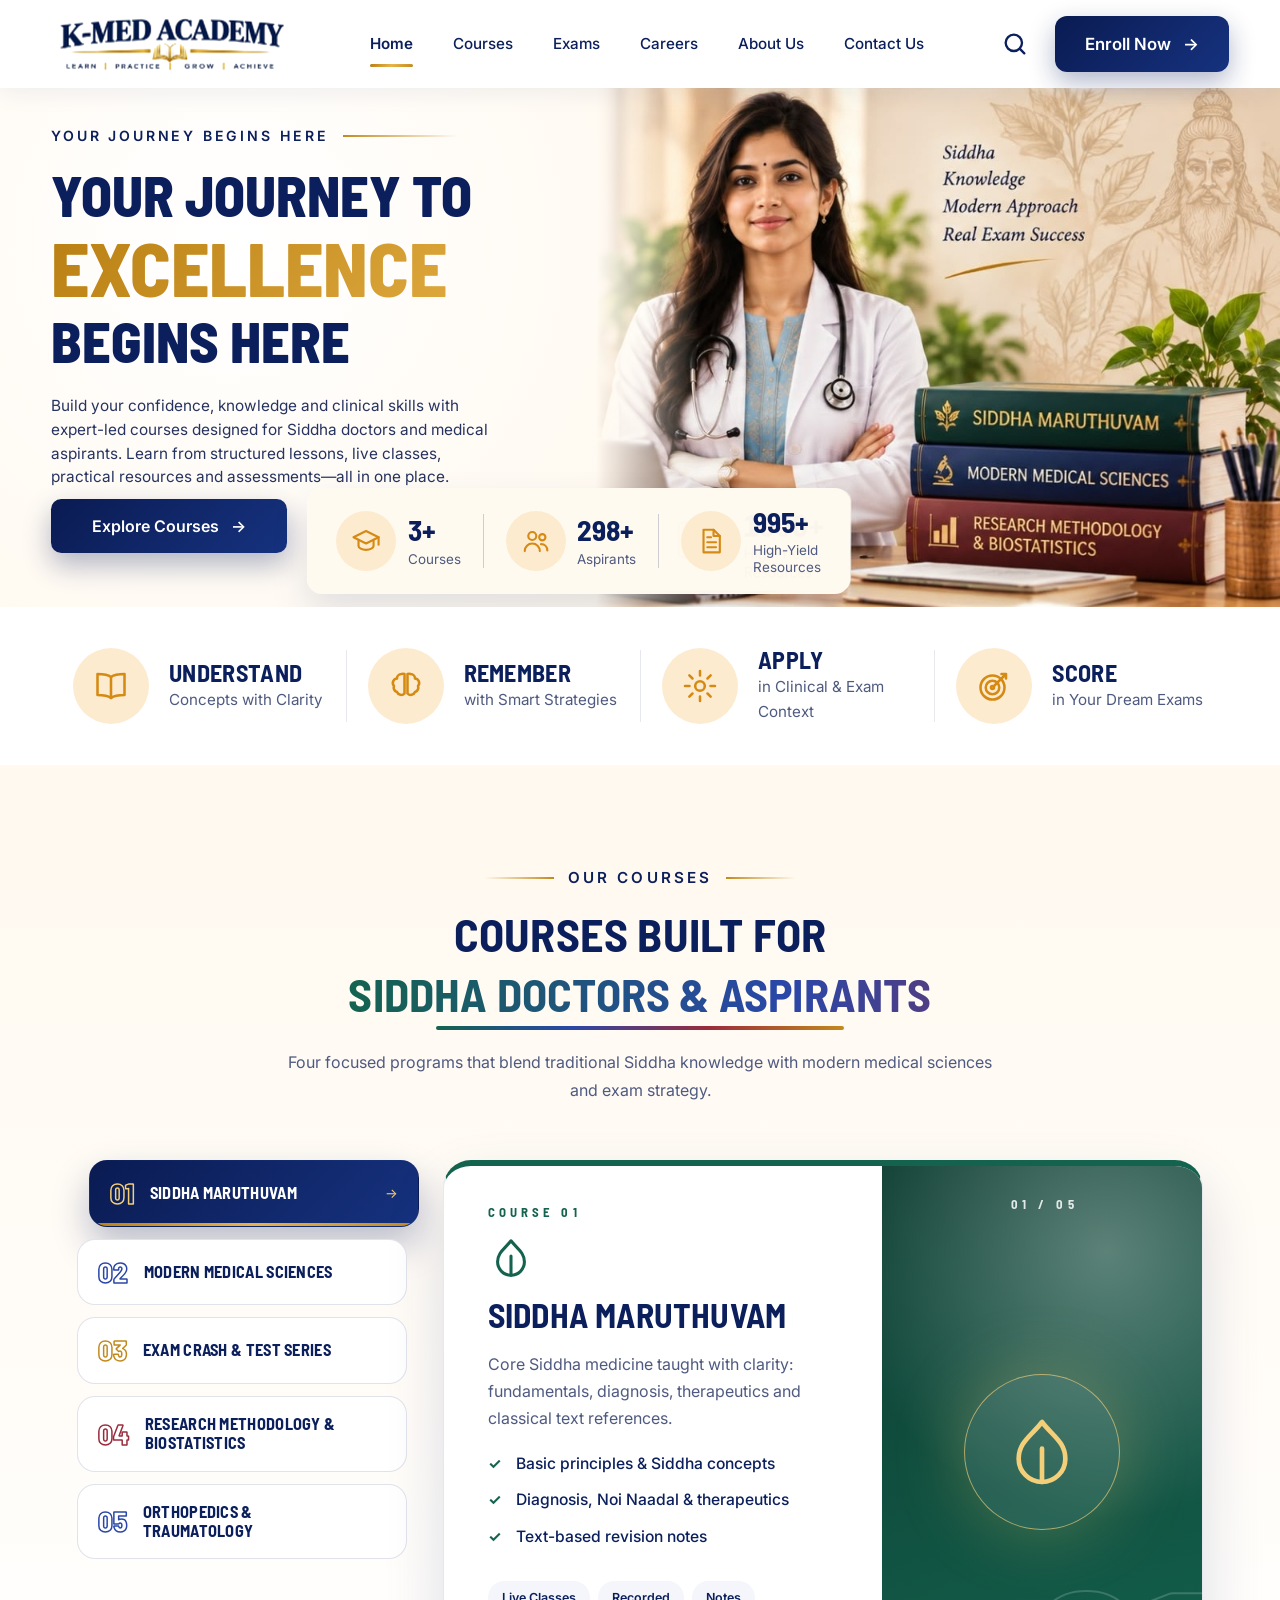
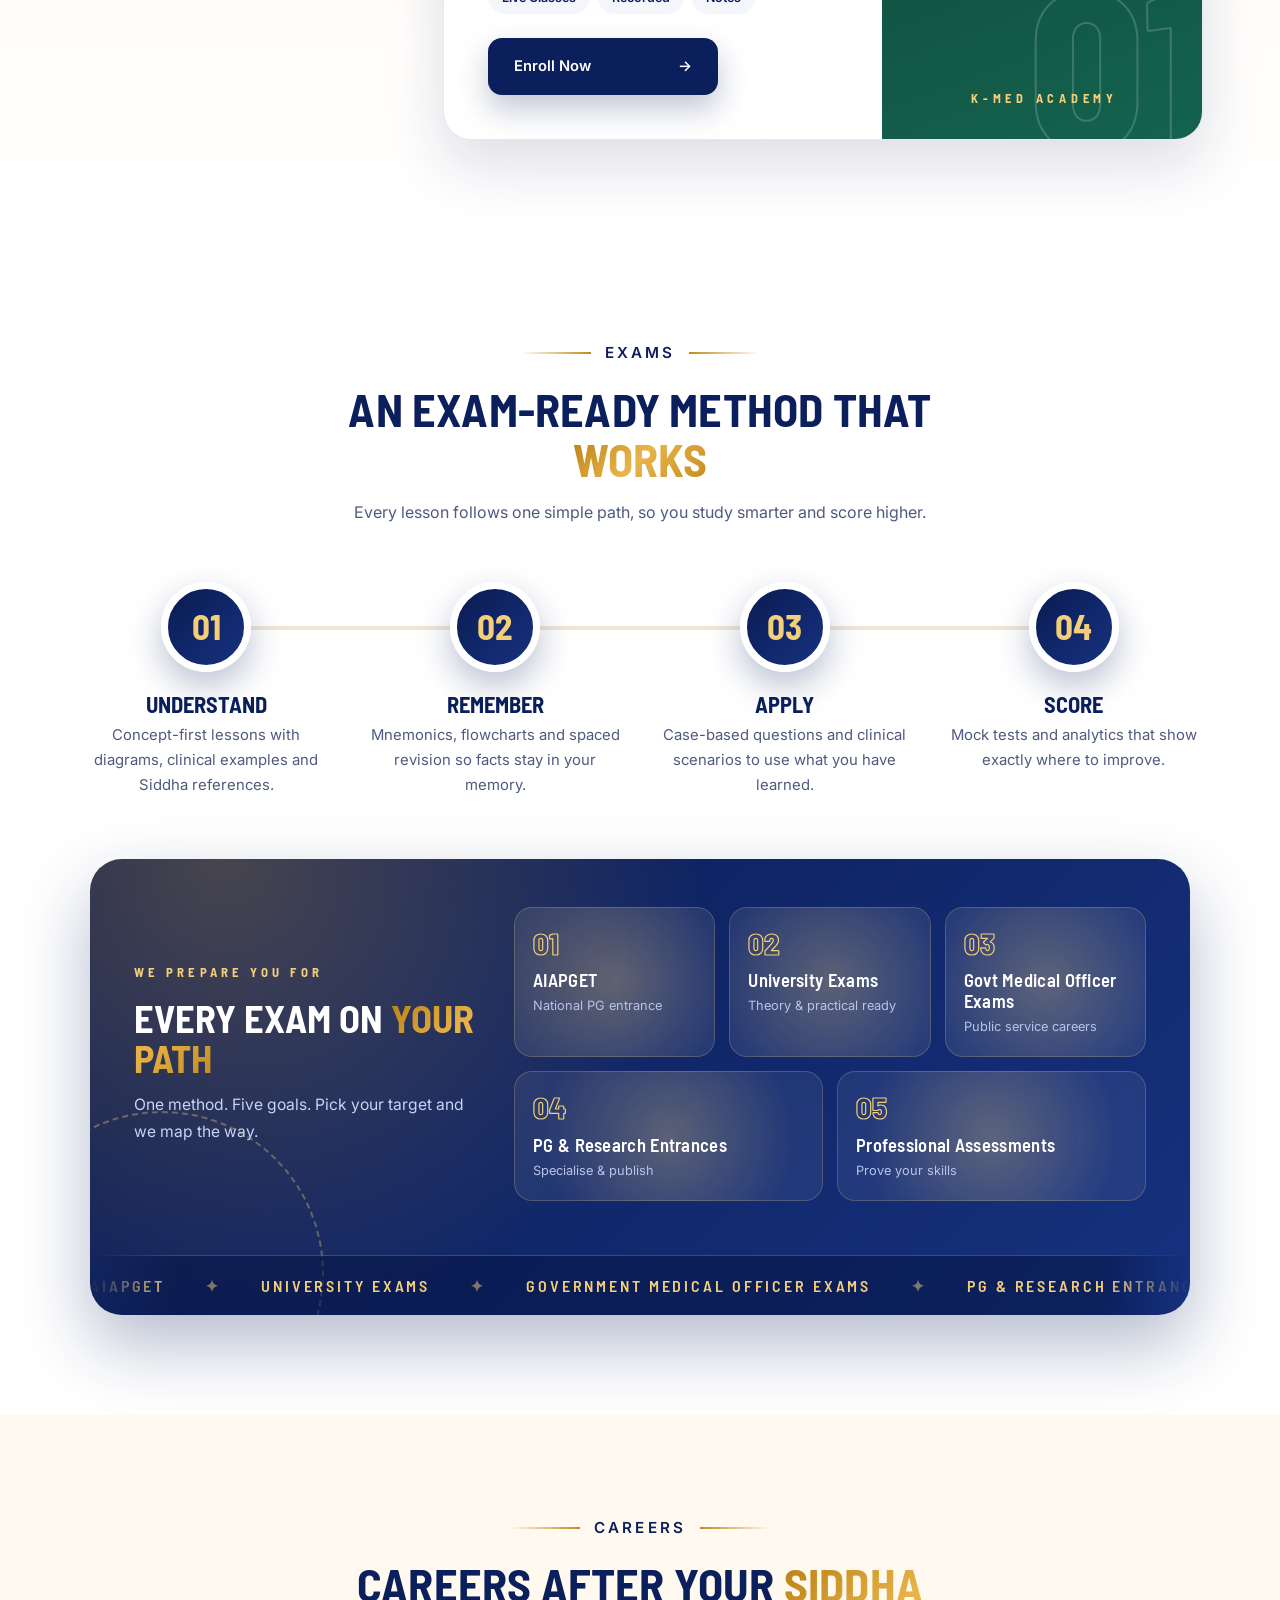
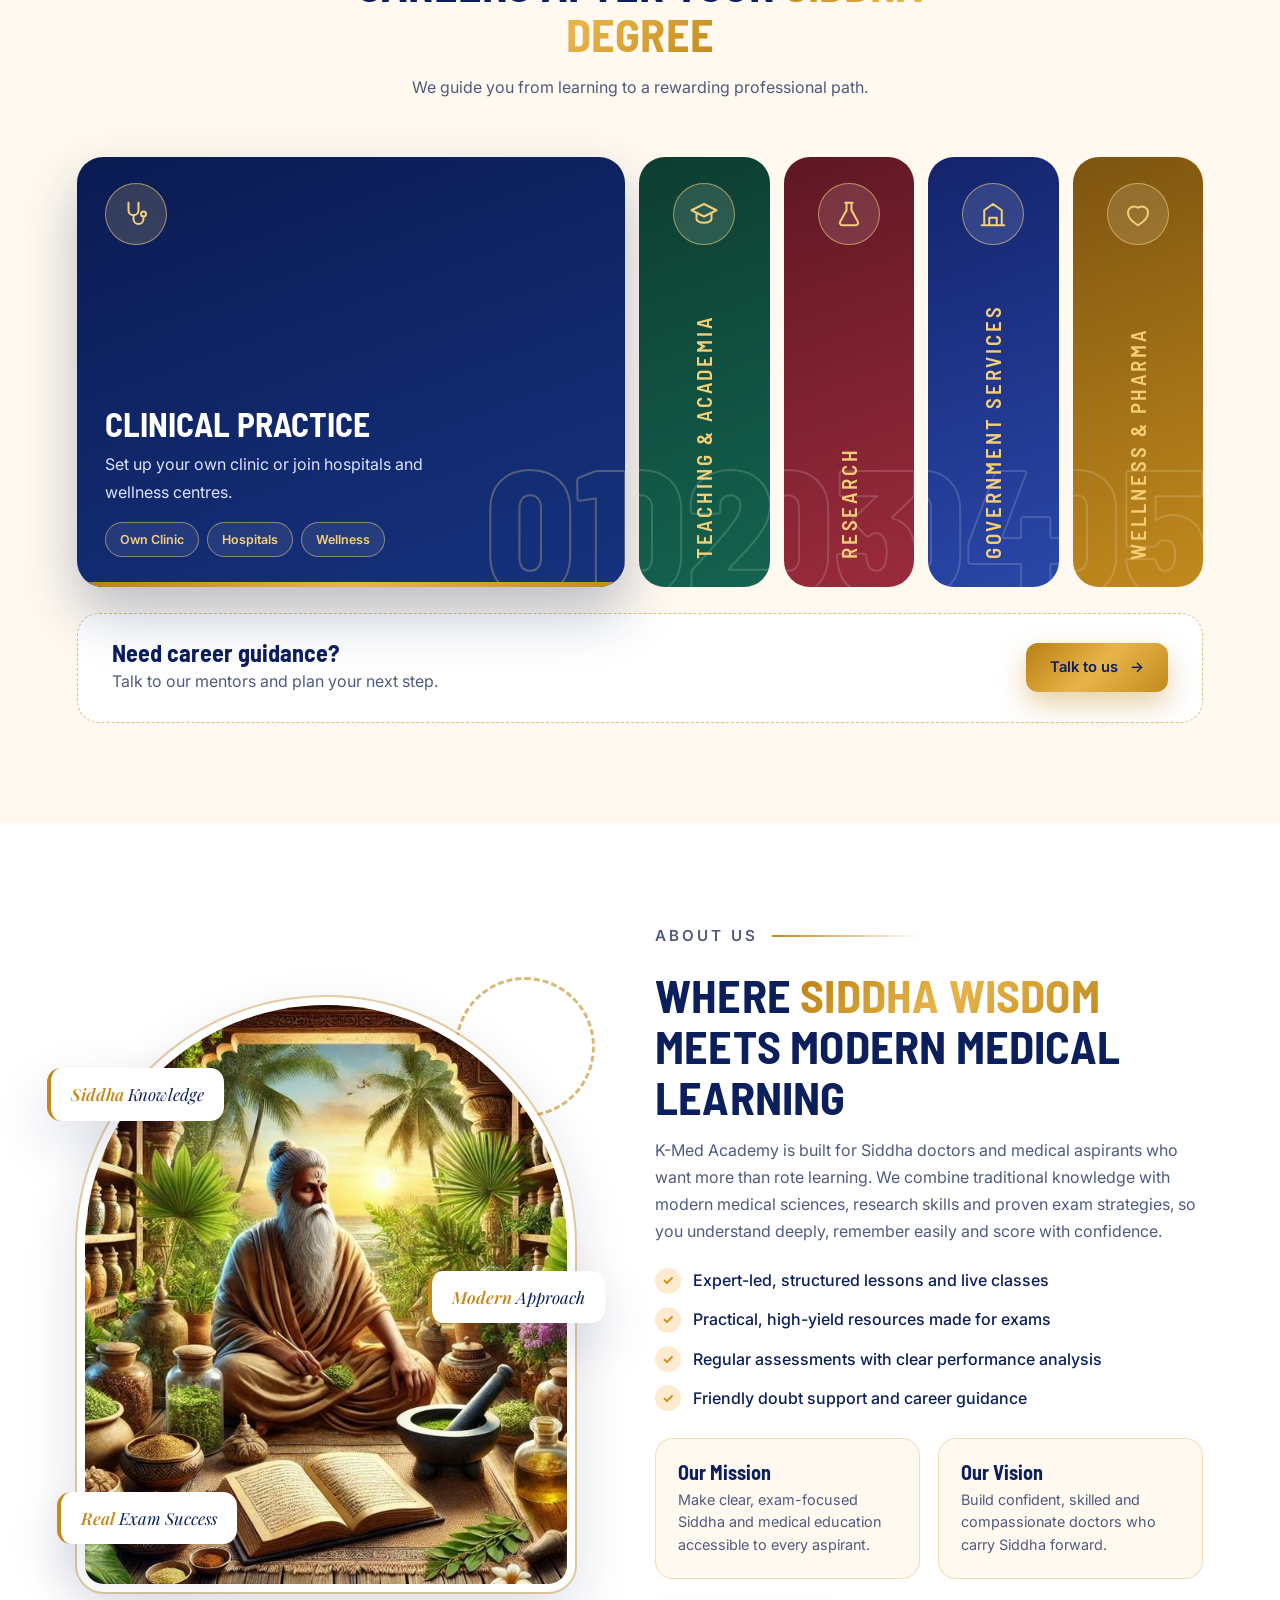
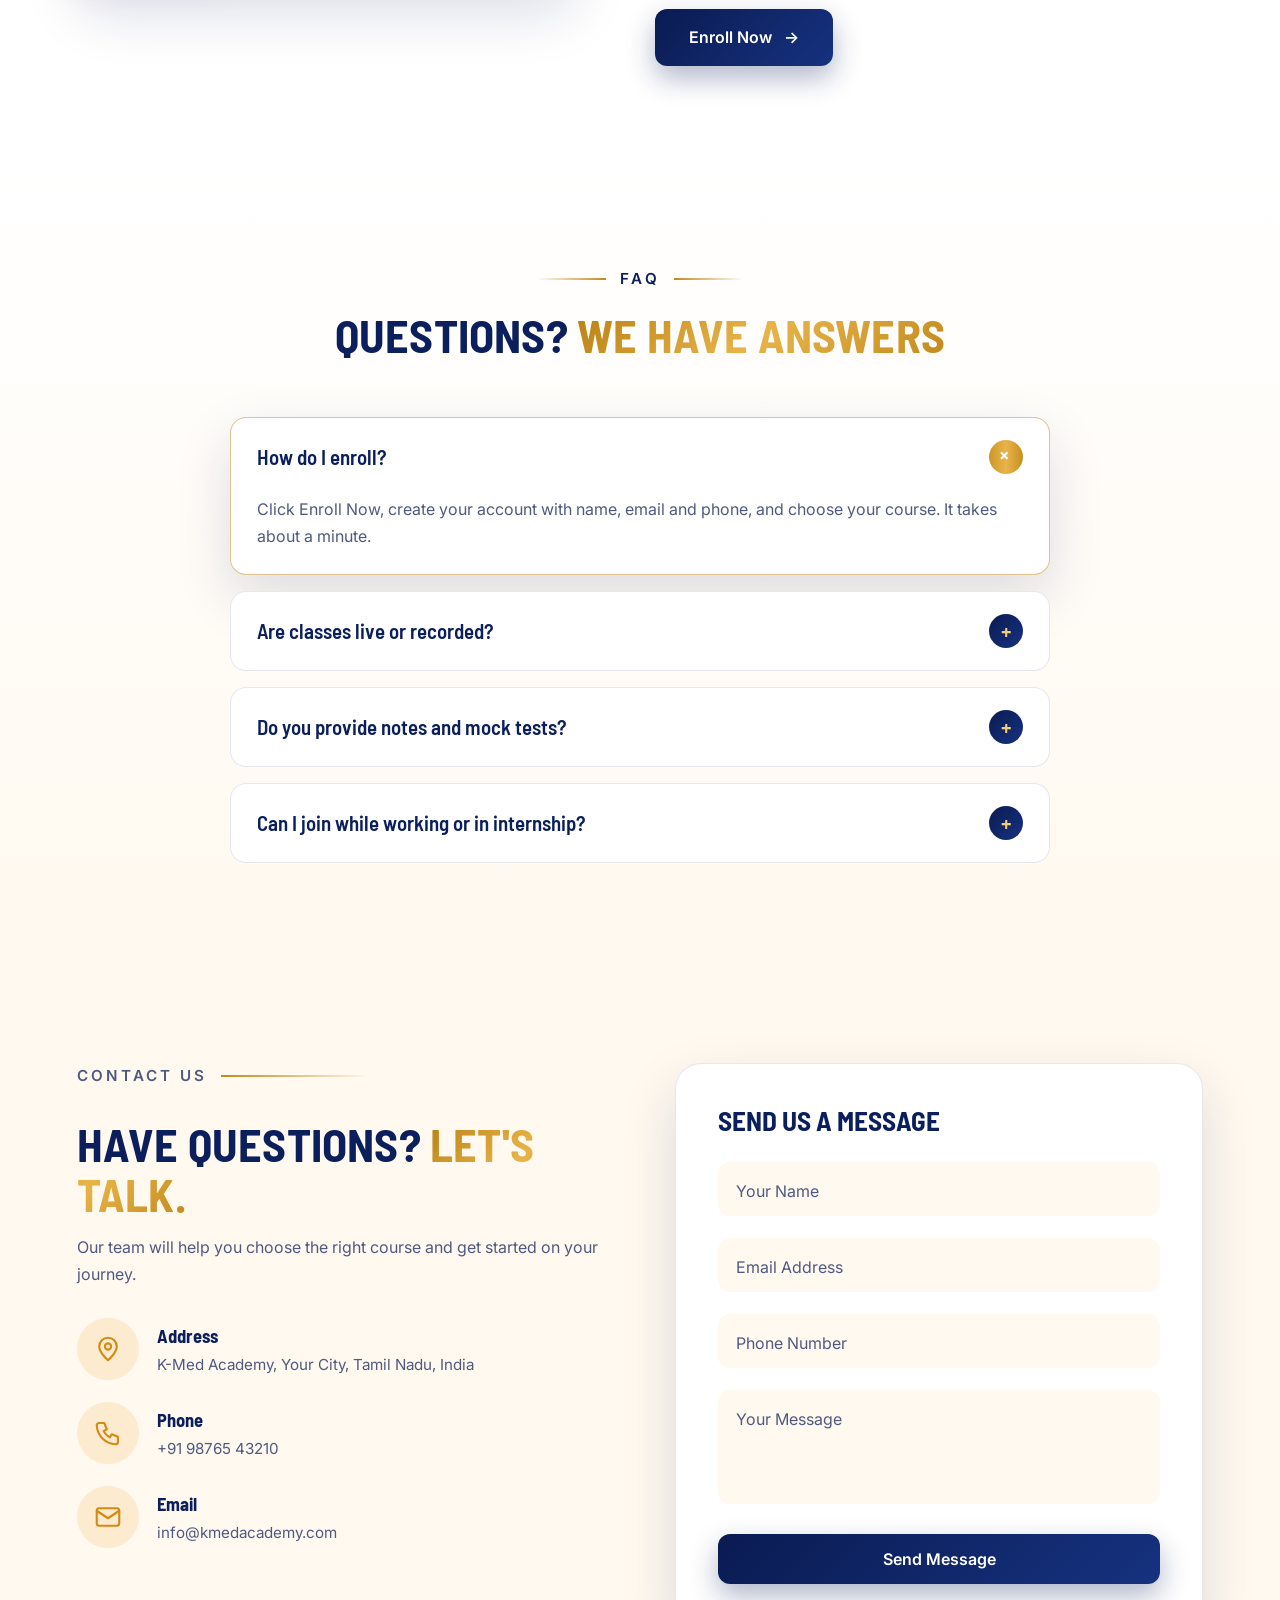
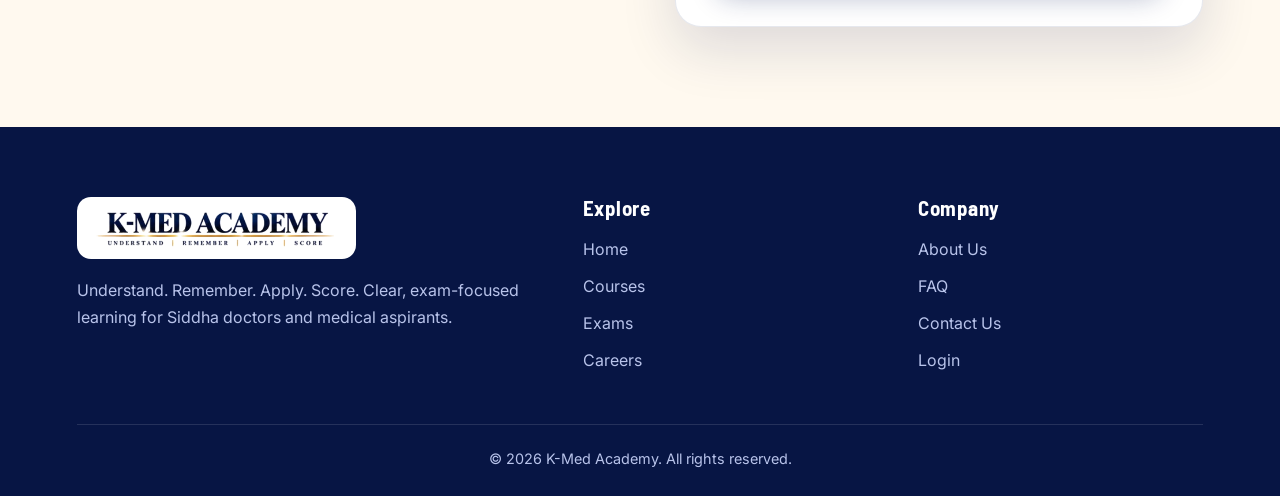
==== index.html @ 04c865df "first commit" ====
<!DOCTYPE html>
<html lang="en">
<head>
<meta charset="UTF-8">
<meta name="viewport" content="width=device-width, initial-scale=1.0">
<title>K-Med Academy | Understand. Remember. Apply. Score.</title>
<link rel="preconnect" href="https://fonts.googleapis.com">
<link href="https://fonts.googleapis.com/css2?family=Barlow+Semi+Condensed:wght@500;600;700;800&family=Inter:wght@300;400;500;600;700&family=Playfair+Display:ital,wght@1,500;1,600&display=swap" rel="stylesheet">
<link rel="stylesheet" href="style.css">
<link rel="stylesheet" href="extra.css">
  
<style>
/* HEADER LOCKED - never moves or resizes */
.nav{position:fixed!important;top:0!important;left:0!important;right:0!important;width:100%!important;z-index:100!important;transform:none!important}
.nav .logo img,.nav.scrolled .logo img{height:68px!important;transition:none!important}
body{padding-top:88px!important}
@media(max-width:1000px){
  .nav .logo img,.nav.scrolled .logo img{height:52px!important}
  body{padding-top:72px!important}
}
</style>
</head>
<body>

<div class="progress" id="progress"></div>

<!-- LOADER -->
<div class="loader" id="loader">
  <img src="images/logo-old.png" alt="K-Med Academy">
  <div class="bar"><span></span></div>
</div>

<!-- NAV -->
<header class="nav" id="nav">
  <a href="#home" class="logo"><img src="images/logo-old.png" alt="K-Med Academy"></a>
  <nav class="menu" id="menu">
    <a href="#home" class="active">Home</a>
    <a href="#courses">Courses</a>
    <a href="#exams">Exams</a>
    <a href="#careers">Careers</a>
    <a href="#about">About Us</a>
    <a href="#contact">Contact Us</a>
    <a href="login.html#register" class="enroll-btn mobile-only">Enroll Now <i>&rarr;</i></a>
  </nav>
  <div class="nav-right">
    <a href="#courses" class="search" aria-label="Search courses"><svg viewBox="0 0 24 24"><circle cx="11" cy="11" r="7"/><path d="M20 20l-4-4"/></svg></a>
    <a href="login.html#register" class="enroll-btn desktop-only">Enroll Now <i>&rarr;</i></a>
    <button class="burger" id="burger" aria-label="Menu"><span></span><span></span><span></span></button>
  </div>
</header>

<!-- HERO -->
<section class="hero" id="home">
  <img class="hero-img" src="images/hero.jpg" alt="Siddha doctor with study books">
  <div class="hero-text">
    <p class="eyebrow reveal">YOUR JOURNEY BEGINS HERE <span></span></p>
    <h1>
      <span class="ln"><b>YOUR JOURNEY TO</b></span>
      <span class="ln gold"><b>EXCELLENCE</b></span>
      <span class="ln"><b>BEGINS HERE</b></span>
    </h1>
    <p class="hero-p reveal d3">Build your confidence, knowledge and clinical skills with expert-led courses designed for Siddha doctors and medical aspirants. Learn from structured lessons, live classes, practical resources and assessments&mdash;all in one place.</p>
  </div>
  <a href="#courses" class="btn navy hero-btn reveal d4">Explore Courses <i>&rarr;</i></a>

  <div class="hero-stats reveal d4">
    <div><span class="pic"><svg viewBox="0 0 24 24"><path d="M2 9l10-5 10 5-10 5z"/><path d="M6 11.5V16c0 1.5 2.7 3 6 3s6-1.5 6-3v-4.5"/><path d="M22 9v6"/></svg></span><p><b data-count="4">0</b><b>+</b><small>Courses</small></p></div>
    <i class="sep"></i>
    <div><span class="pic"><svg viewBox="0 0 24 24"><circle cx="9" cy="8" r="3.2"/><circle cx="17" cy="9" r="2.5"/><path d="M3 20c0-3.5 2.7-6 6-6s6 2.5 6 6"/><path d="M16 14.5c3 0 5 2 5 5"/></svg></span><p><b data-count="300">0</b><b>+</b><small>Aspirants</small></p></div>
    <i class="sep"></i>
    <div><span class="pic"><svg viewBox="0 0 24 24"><path d="M6 3h8l5 5v13H6z"/><path d="M14 3v5h5"/><path d="M9 13h7M9 17h7M9 9h3"/></svg></span><p><b data-count="1000">0</b><b>+</b><small>High-Yield<br>Resources</small></p></div>
  </div>
</section>

<!-- UNDERSTAND / REMEMBER / APPLY / SCORE ROW -->
<section class="pillars">
  <div class="pillar reveal"><span class="pic"><svg viewBox="0 0 24 24"><path d="M12 6c-2-1.5-5-2-9-2v14c4 0 7 .5 9 2 2-1.5 5-2 9-2V4c-4 0-7 .5-9 2z"/><path d="M12 6v14"/></svg></span><div><h3>UNDERSTAND</h3><p>Concepts with Clarity</p></div></div>
  <div class="pillar reveal d1"><span class="pic"><svg viewBox="0 0 24 24"><path d="M9 4a3 3 0 00-3 3 3 3 0 00-2 5 3 3 0 002 4 3 3 0 005 1V4a3 3 0 00-2 0z"/><path d="M15 4a3 3 0 013 3 3 3 0 012 5 3 3 0 01-2 4 3 3 0 01-5 1V4a3 3 0 012 0z"/></svg></span><div><h3>REMEMBER</h3><p>with Smart Strategies</p></div></div>
  <div class="pillar reveal d2"><span class="pic"><svg viewBox="0 0 24 24"><circle cx="12" cy="12" r="3.2"/><path d="M12 2v3M12 19v3M2 12h3M19 12h3M4.9 4.9l2.1 2.1M17 17l2.1 2.1M4.9 19.1L7 17M17 7l2.1-2.1"/></svg></span><div><h3>APPLY</h3><p>in Clinical &amp; Exam Context</p></div></div>
  <div class="pillar reveal d3"><span class="pic"><svg viewBox="0 0 24 24"><circle cx="11" cy="13" r="8"/><circle cx="11" cy="13" r="4.5"/><circle cx="11" cy="13" r="1"/><path d="M12 12l8-8M17 4h3v3"/></svg></span><div><h3>SCORE</h3><p>in Your Dream Exams</p></div></div>
</section>

<!-- COURSES -->
<section class="courses" id="courses">
  <div class="sec-head">
    <p class="eyebrow center reveal"><span></span> OUR COURSES <span></span></p>
    <h2 class="reveal d1 hl"><span class="l1">Courses built for</span><span class="l2"><em>Siddha doctors &amp; aspirants</em></span></h2>
    <p class="reveal d2">Four focused programs that blend traditional Siddha knowledge with modern medical sciences and exam strategy.</p>
  </div>
  <div class="c-grid">
    <article class="c-card tilt reveal">
      <div class="spine green"><svg viewBox="0 0 24 24"><path d="M12 3c-3 4-7 6-7 11a7 7 0 0014 0c0-5-4-7-7-11z"/><path d="M12 21V11"/></svg><h3>SIDDHA MARUTHUVAM</h3></div>
      <div class="c-body">
        <p>Core Siddha medicine taught with clarity: fundamentals, diagnosis, therapeutics and classical text references.</p>
        <ul><li>Basic principles &amp; Siddha concepts</li><li>Diagnosis, Noi Naadal &amp; therapeutics</li><li>Text-based revision notes</li></ul>
        <div class="tags"><span>Live Classes</span><span>Recorded</span><span>Notes</span></div>
        <a href="login.html?course=Siddha%20Maruthuvam#register" class="btn navy sm">Enroll Now <i>&rarr;</i></a>
      </div>
    </article>
    <article class="c-card tilt reveal d1">
      <div class="spine blue"><svg viewBox="0 0 24 24"><circle cx="12" cy="8" r="3"/><path d="M8 21h8M12 11v6M7 16h10"/></svg><h3>MODERN MEDICAL SCIENCES</h3></div>
      <div class="c-body">
        <p>Anatomy, physiology, pathology, pharmacology and more, explained simply and linked to Siddha practice.</p>
        <ul><li>Anatomy &amp; physiology essentials</li><li>Pathology &amp; pharmacology</li><li>Clinical correlation cases</li></ul>
        <div class="tags"><span>Live Classes</span><span>Case Based</span><span>Tests</span></div>
        <a href="login.html?course=Modern%20Medical%20Sciences#register" class="btn navy sm">Enroll Now <i>&rarr;</i></a>
      </div>
    </article>
    <article class="c-card tilt reveal d3">
      <div class="spine gold"><svg viewBox="0 0 24 24"><circle cx="12" cy="12" r="9"/><circle cx="12" cy="12" r="5"/><circle cx="12" cy="12" r="1"/></svg><h3>EXAM CRASH &amp; TEST SERIES</h3></div>
      <div class="c-body">
        <p>High-yield revision, topic-wise tests and full-length mock exams with performance analysis to push your score.</p>
        <ul><li>High-yield revision capsules</li><li>Topic-wise &amp; full mock tests</li><li>Rank &amp; weak-area analysis</li></ul>
        <div class="tags"><span>Mock Tests</span><span>Analysis</span><span>Revision</span></div>
        <a href="login.html?course=Exam%20Crash%20%26%20Test%20Series#register" class="btn navy sm">Enroll Now <i>&rarr;</i></a>
      </div>
    </article>
    <article class="c-card wide tilt reveal">
      <button class="poster" type="button" data-src="images/course-d.jpg" aria-label="View Course D poster"><img src="images/course-d.jpg" alt="Course D poster: RESEARCH METHODOLOGY &amp; BIOSTATISTICS"><span>&#128269; View Poster</span></button>
      <div class="wide-in">
        <div class="spine maroon"><small>COURSE D</small><h3>RESEARCH METHODOLOGY &amp; BIOSTATISTICS</h3></div>
        <div class="c-body">
          <p>Understand study design, data and statistics through exam-focused MCQ practice, with a steady weekly class and weekend test routine.</p>
          <div class="feat"><div class="tile pink"><svg viewBox="0 0 24 24"><path d="M4 4h9v16H4z"/><path d="M6.5 8.5h4M6.5 12h4M6.5 15.5h2.5"/><circle cx="17" cy="14" r="4"/><circle cx="17" cy="14" r="1.4"/></svg><b>MCQ Oriented</b></div><div class="tile blue"><svg viewBox="0 0 24 24"><rect x="3" y="4" width="18" height="12" rx="2"/><path d="M8 20h8M12 16v4"/><path d="M10.5 7.5l4 2.5-4 2.5z"/></svg><b>Weekly Once Class</b></div><div class="tile cream"><svg viewBox="0 0 24 24"><rect x="3" y="5" width="14" height="14" rx="2"/><path d="M3 9.5h14M7 3v4M13 3v4"/><circle cx="18" cy="17" r="4"/><path d="M18 15v2.2h1.6"/></svg><b>Weekend Test</b></div></div>
          <a href="login.html?course=Research%20Methodology%20%26%20Biostatistics#register" class="btn navy sm">Enroll Now <i>&rarr;</i></a>
        </div>
      </div>
    </article>
    <article class="c-card wide tilt reveal">
      <button class="poster" type="button" data-src="images/course-e.jpg" aria-label="View Course E poster"><img src="images/course-e.jpg" alt="Course E poster: ORTHOPEDICS &amp; TRAUMATOLOGY"><span>&#128269; View Poster</span></button>
      <div class="wide-in">
        <div class="spine blue"><small>COURSE E</small><h3>ORTHOPEDICS &amp; TRAUMATOLOGY</h3></div>
        <div class="c-body">
          <p>Learn bones, joints and injuries with clear concepts and clinical teaching, backed by two classes a week and a weekend test.</p>
          <div class="feat"><div class="tile cream"><svg viewBox="0 0 24 24"><path d="M12 3a5 5 0 00-3 9v2h6v-2a5 5 0 00-3-9z"/><path d="M10 17.5h4M10.5 20h3"/></svg><b>Concept Oriented Classes</b></div><div class="tile blue"><svg viewBox="0 0 24 24"><circle cx="9" cy="8" r="3"/><path d="M3 20c0-3.2 2.5-5.5 6-5.5s6 2.3 6 5.5"/><rect x="15" y="4" width="6" height="9" rx="1"/><path d="M18 6v5M16.5 8.5h3"/></svg><b>Clinical Oriented Teaching</b></div><div class="tile pink"><svg viewBox="0 0 24 24"><rect x="3" y="5" width="14" height="14" rx="2"/><path d="M3 9.5h14M7 3v4M13 3v4"/><circle cx="18" cy="17" r="4"/><path d="M18 15v2.2h1.6"/></svg><b>Weekly Twice</b></div><div class="tile green"><svg viewBox="0 0 24 24"><rect x="5" y="4" width="12" height="16" rx="2"/><path d="M9 3h4v3H9zM8.5 11h6M8.5 15h4"/><path d="M15 19l5-5"/></svg><b>Weekend Test</b></div></div>
          <a href="login.html?course=Orthopedics%20%26%20Traumatology#register" class="btn navy sm">Enroll Now <i>&rarr;</i></a>
        </div>
      </div>
    </article>
  </div>
</section>

<!-- EXAMS -->
<section class="exams" id="exams">
  <div class="sec-head">
    <p class="eyebrow center reveal"><span></span> EXAMS <span></span></p>
    <h2 class="reveal d1">An exam-ready method that <em>works</em></h2>
    <p class="reveal d2">Every lesson follows one simple path, so you study smarter and score higher.</p>
  </div>
  <div class="method">
    <div class="line"><span id="lineFill"></span></div>
    <div class="m-step reveal"><div class="num">01</div><h3>UNDERSTAND</h3><p>Concept-first lessons with diagrams, clinical examples and Siddha references.</p></div>
    <div class="m-step reveal d1"><div class="num">02</div><h3>REMEMBER</h3><p>Mnemonics, flowcharts and spaced revision so facts stay in your memory.</p></div>
    <div class="m-step reveal d2"><div class="num">03</div><h3>APPLY</h3><p>Case-based questions and clinical scenarios to use what you have learned.</p></div>
    <div class="m-step reveal d3"><div class="num">04</div><h3>SCORE</h3><p>Mock tests and analytics that show exactly where to improve.</p></div>
  </div>

  <div class="exam-target reveal d2" id="examTarget">
    <div class="et-left">
      <p class="et-eye">WE PREPARE YOU FOR</p>
      <h4>Every exam on <em>your path</em></h4>
      <p>One method. Five goals. Pick your target and we map the way.</p>
    </div>
    <div class="et-grid">
      <div class="et-card"><span class="et-no">01</span><b>AIAPGET</b><small>National PG entrance</small><i>&rarr;</i></div>
      <div class="et-card"><span class="et-no">02</span><b>University Exams</b><small>Theory &amp; practical ready</small><i>&rarr;</i></div>
      <div class="et-card"><span class="et-no">03</span><b>Govt Medical Officer Exams</b><small>Public service careers</small><i>&rarr;</i></div>
      <div class="et-card"><span class="et-no">04</span><b>PG &amp; Research Entrances</b><small>Specialise &amp; publish</small><i>&rarr;</i></div>
      <div class="et-card"><span class="et-no">05</span><b>Professional Assessments</b><small>Prove your skills</small><i>&rarr;</i></div>
    </div>
    <div class="et-marquee" aria-hidden="true">
      <div class="track">
        <span>AIAPGET</span><span>University Exams</span><span>Government Medical Officer Exams</span><span>PG &amp; Research Entrances</span><span>Professional Assessments</span>
        <span>AIAPGET</span><span>University Exams</span><span>Government Medical Officer Exams</span><span>PG &amp; Research Entrances</span><span>Professional Assessments</span>
      </div>
    </div>
  </div>
</section>

<!-- CAREERS -->
<section class="careers" id="careers">
  <div class="sec-head">
    <p class="eyebrow center reveal"><span></span> CAREERS <span></span></p>
    <h2 class="reveal d1">Careers after your <em>Siddha degree</em></h2>
    <p class="reveal d2">We guide you from learning to a rewarding professional path.</p>
  </div>

  <div class="car-flex reveal d1" id="carFlex">
    <div class="cp active" data-n="01" style="--bg:linear-gradient(160deg,#0a1b52,#16327f)" tabindex="0">
      <div class="cp-ic"><svg viewBox="0 0 24 24"><path d="M6 3v6a4 4 0 008 0V3"/><path d="M10 13v3a4 4 0 008 0v-2"/><circle cx="18" cy="12" r="2"/></svg></div>
      <span class="cp-vert">Clinical Practice</span>
      <div class="cp-txt"><h3>Clinical Practice</h3><p>Set up your own clinic or join hospitals and wellness centres.</p><div class="cp-tags"><span>Own Clinic</span><span>Hospitals</span><span>Wellness</span></div></div>
    </div>
    <div class="cp" data-n="02" style="--bg:linear-gradient(160deg,#0d3d31,#14634f)" tabindex="0">
      <div class="cp-ic"><svg viewBox="0 0 24 24"><path d="M2 9l10-5 10 5-10 5z"/><path d="M6 11.5V16c0 1.5 2.7 3 6 3s6-1.5 6-3v-4.5"/></svg></div>
      <span class="cp-vert">Teaching &amp; Academia</span>
      <div class="cp-txt"><h3>Teaching &amp; Academia</h3><p>Become a faculty member in Siddha and AYUSH colleges.</p><div class="cp-tags"><span>Faculty</span><span>AYUSH Colleges</span><span>Mentoring</span></div></div>
    </div>
    <div class="cp" data-n="03" style="--bg:linear-gradient(160deg,#601724,#9a2b3c)" tabindex="0">
      <div class="cp-ic"><svg viewBox="0 0 24 24"><path d="M9 3h6M10 3v6l-5 9a2 2 0 002 3h10a2 2 0 002-3l-5-9V3"/></svg></div>
      <span class="cp-vert">Research</span>
      <div class="cp-txt"><h3>Research</h3><p>Contribute to clinical studies and evidence for Siddha medicine.</p><div class="cp-tags"><span>Clinical Studies</span><span>Publications</span><span>Evidence</span></div></div>
    </div>
    <div class="cp" data-n="04" style="--bg:linear-gradient(160deg,#14246d,#2a47a8)" tabindex="0">
      <div class="cp-ic"><svg viewBox="0 0 24 24"><path d="M3 21h18M5 21V9l7-5 7 5v12M9 21v-6h6v6"/></svg></div>
      <span class="cp-vert">Government Services</span>
      <div class="cp-txt"><h3>Government Services</h3><p>Prepare for medical officer and public health positions.</p><div class="cp-tags"><span>Medical Officer</span><span>Public Health</span><span>Stable Career</span></div></div>
    </div>
    <div class="cp" data-n="05" style="--bg:linear-gradient(160deg,#7d5410,#c28a1d)" tabindex="0">
      <div class="cp-ic"><svg viewBox="0 0 24 24"><path d="M12 21c-5-3-8-6-8-10a5 5 0 018-4 5 5 0 018 4c0 4-3 7-8 10z"/></svg></div>
      <span class="cp-vert">Wellness &amp; Pharma</span>
      <div class="cp-txt"><h3>Wellness &amp; Pharma</h3><p>Work in herbal product, wellness and healthcare industries.</p><div class="cp-tags"><span>Herbal Products</span><span>Wellness</span><span>Healthcare</span></div></div>
    </div>
  </div>

  <div class="car-cta reveal d2">
    <div><h3>Need career guidance?</h3><p>Talk to our mentors and plan your next step.</p></div>
    <a href="#contact" class="btn gold sm">Talk to us <i>&rarr;</i></a>
  </div>
</section>

<!-- ABOUT -->
<section class="about" id="about">
  <div class="about-img reveal-left">
    <div class="arch"><img src="images/books.jpeg" alt="Siddha Maruthuvam, Modern Medical Sciences and Research books"></div>
    <div class="float-note n1"><b>Siddha</b> Knowledge</div>
    <div class="float-note n2"><b>Modern</b> Approach</div>
    <div class="float-note n3"><b>Real</b> Exam Success</div>
    <span class="ring"></span>
  </div>
  <div class="about-text">
    <p class="eyebrow reveal">ABOUT US <span></span></p>
    <h2 class="reveal d1">Where <em>Siddha wisdom</em> meets modern medical learning</h2>
    <p class="reveal d2">K-Med Academy is built for Siddha doctors and medical aspirants who want more than rote learning. We combine traditional knowledge with modern medical sciences, research skills and proven exam strategies, so you understand deeply, remember easily and score with confidence.</p>
    <ul class="ticks">
      <li class="reveal d2"><i>&#10003;</i> Expert-led, structured lessons and live classes</li>
      <li class="reveal d3"><i>&#10003;</i> Practical, high-yield resources made for exams</li>
      <li class="reveal d3"><i>&#10003;</i> Regular assessments with clear performance analysis</li>
      <li class="reveal d4"><i>&#10003;</i> Friendly doubt support and career guidance</li>
    </ul>
    <div class="mv">
      <div class="reveal d2"><h4>Our Mission</h4><p>Make clear, exam-focused Siddha and medical education accessible to every aspirant.</p></div>
      <div class="reveal d3"><h4>Our Vision</h4><p>Build confident, skilled and compassionate doctors who carry Siddha forward.</p></div>
    </div>
    <a href="login.html#register" class="btn navy reveal d3">Enroll Now <i>&rarr;</i></a>
  </div>
</section>

<!-- FAQ -->
<section class="faq" id="faq">
  <div class="sec-head">
    <p class="eyebrow center reveal"><span></span> FAQ <span></span></p>
    <h2 class="reveal d1">Questions? <em>We have answers</em></h2>
  </div>
  <div class="acc reveal d1" id="acc">
    <div class="q open"><button>How do I enroll?<i>+</i></button><div class="a"><p>Click Enroll Now, create your account with name, email and phone, and choose your course. It takes about a minute.</p></div></div>
    <div class="q"><button>Are classes live or recorded?<i>+</i></button><div class="a"><p>Both. Attend live classes and revisit the recordings whenever you need.</p></div></div>
    <div class="q"><button>Do you provide notes and mock tests?<i>+</i></button><div class="a"><p>Yes. Every course includes high-yield notes, topic-wise tests and full-length mock exams with analysis.</p></div></div>
    <div class="q"><button>Can I join while working or in internship?<i>+</i></button><div class="a"><p>Absolutely. Flexible timings and recorded lessons make it easy to learn alongside your schedule.</p></div></div>
  </div>
</section>

<!-- CONTACT -->
<section class="contact" id="contact">
  <div class="contact-info">
    <p class="eyebrow reveal">CONTACT US <span></span></p>
    <h2 class="reveal d1">Have questions? <em>Let's talk.</em></h2>
    <p class="reveal d2">Our team will help you choose the right course and get started on your journey.</p>
    <div class="info reveal d2"><span class="pic"><svg viewBox="0 0 24 24"><path d="M12 21s7-6 7-11a7 7 0 10-14 0c0 5 7 11 7 11z"/><circle cx="12" cy="10" r="2.5"/></svg></span><div><b>Address</b><p>K-Med Academy, Your City, Tamil Nadu, India</p></div></div>
    <div class="info reveal d3"><span class="pic"><svg viewBox="0 0 24 24"><path d="M5 4h4l2 5-2.5 1.5a11 11 0 005 5L15 13l5 2v4a2 2 0 01-2 2A16 16 0 013 6a2 2 0 012-2z"/></svg></span><div><b>Phone</b><p>+91 98765 43210</p></div></div>
    <div class="info reveal d3"><span class="pic"><svg viewBox="0 0 24 24"><rect x="3" y="5" width="18" height="14" rx="2"/><path d="M3 7l9 6 9-6"/></svg></span><div><b>Email</b><p>info@kmedacademy.com</p></div></div>
  </div>
  <form class="form reveal-right" id="contactForm">
    <h3>Send us a message</h3>
    <div class="field"><input type="text" required placeholder=" "><label>Your Name</label></div>
    <div class="field"><input type="email" required placeholder=" "><label>Email Address</label></div>
    <div class="field"><input type="tel" placeholder=" "><label>Phone Number</label></div>
    <div class="field"><textarea rows="4" required placeholder=" "></textarea><label>Your Message</label></div>
    <button class="btn navy full" type="submit">Send Message</button>
    <p class="ok" id="ok">&#10003; Thank you! We will contact you soon.</p>
  </form>
</section>

<footer>
  <div class="f-top">
    <div class="f-brand"><img src="images/logo.png" alt="K-Med Academy"><p>Understand. Remember. Apply. Score. Clear, exam-focused learning for Siddha doctors and medical aspirants.</p></div>
    <div><h4>Explore</h4><a href="#home">Home</a><a href="#courses">Courses</a><a href="#exams">Exams</a><a href="#careers">Careers</a></div>
    <div><h4>Company</h4><a href="#about">About Us</a><a href="#faq">FAQ</a><a href="#contact">Contact Us</a><a href="login.html">Login</a></div>
  </div>
  <div class="f-bot"><p>&copy; 2026 K-Med Academy. All rights reserved.</p></div>
</footer>

<div class="lightbox" id="lightbox"><button aria-label="Close">&times;</button><img alt="Course poster"></div>

<button class="to-top" id="toTop" aria-label="Back to top">&uarr;</button>
<script src="script.js"></script>
<script src="extra.js"></script>

</html>
---- style.css ----
:root{
  --navy:#0b1f5c; --navy2:#16327f; --gold:#c28a1d; --gold2:#e3ab3c; --cream:#fff9ef; --cream2:#fdf1dc; --peach:#fdebd0;
  --text:#0b1f5c; --muted:#4f5a80; --line:rgba(11,31,92,.1);
  --gold-grad:linear-gradient(135deg,#b97f12,#e8b449 50%,#c28a1d);
  --navy-grad:linear-gradient(135deg,#0a1b52,#16327f);
  --shadow:0 22px 55px rgba(11,31,92,.14);
  --head:'Barlow Semi Condensed',sans-serif;
}
*{margin:0;padding:0;box-sizing:border-box}
html{scroll-behavior:smooth;scroll-padding-top:100px}
body{font-family:'Inter',sans-serif;background:#fff;color:var(--text);overflow-x:hidden;line-height:1.7}
a{text-decoration:none;color:inherit}
ul{list-style:none}
img{max-width:100%;display:block}
section{padding:100px 6%;position:relative}
h1,h2,h3,h4{font-family:var(--head);line-height:1.1}
h2{font-size:clamp(2rem,3.6vw,3.2rem);font-weight:700;margin-bottom:14px;text-transform:uppercase;letter-spacing:.2px}
h2 em{font-style:normal;background:var(--gold-grad);-webkit-background-clip:text;background-clip:text;color:transparent}
.pic{display:grid;place-items:center;width:62px;height:62px;border-radius:50%;background:var(--peach);flex-shrink:0;transition:.5s}
.pic svg{width:30px;height:30px;fill:none;stroke:#d58a13;stroke-width:1.7;stroke-linecap:round;stroke-linejoin:round}
.eyebrow{display:flex;align-items:center;gap:14px;font-weight:600;font-size:.95rem;letter-spacing:.2em;color:var(--navy);margin-bottom:18px}
.eyebrow span{display:block;width:150px;max-width:22vw;height:2px;background:linear-gradient(90deg,var(--gold),transparent)}
.eyebrow.center{justify-content:center}
.eyebrow.center span:first-child{background:linear-gradient(270deg,var(--gold),transparent)}
.eyebrow.center span{width:70px}
.sec-head{text-align:center;max-width:720px;margin:0 auto 56px}
.sec-head>p:last-child{color:var(--muted)}

.progress{position:fixed;top:0;left:0;height:4px;width:0;background:var(--gold-grad);z-index:1000}

/* loader */
.loader{position:fixed;inset:0;background:#fff;z-index:999;display:flex;flex-direction:column;align-items:center;justify-content:center;gap:22px;transition:transform .9s cubic-bezier(.8,0,.2,1)}
.loader.hide{transform:translateY(-100%)}
.loader img{width:min(420px,78vw);animation:logoIn 1s ease both}
@keyframes logoIn{from{opacity:0;transform:scale(.85) translateY(24px)}}
.bar{width:240px;height:5px;background:#eee6d6;border-radius:5px;overflow:hidden}
.bar span{display:block;height:100%;width:0;background:var(--gold-grad);animation:load 1.4s ease forwards}
@keyframes load{to{width:100%}}

/* nav */
.nav{position:sticky;top:0;z-index:100;display:flex;align-items:center;justify-content:space-between;gap:20px;padding:10px 4%;background:#fff;box-shadow:0 4px 24px rgba(11,31,92,.07);transition:.4s}
.nav.scrolled{box-shadow:0 8px 30px rgba(11,31,92,.15)}
.logo img{height:68px;width:auto;transition:.4s}
.nav.scrolled .logo img{height:54px}
.menu{display:flex;gap:40px}
.menu a{position:relative;font-weight:500;font-size:.95rem;color:var(--navy);padding:6px 0;transition:.3s}
.menu a::after{content:"";position:absolute;left:0;bottom:-4px;width:0;height:3px;border-radius:3px;background:var(--gold-grad);transition:.35s}
.menu a:hover::after,.menu a.active::after{width:100%}
.menu a.active{font-weight:600}
.nav-right{display:flex;align-items:center;gap:26px}
.search{display:grid;place-items:center;transition:.3s}
.search svg{width:28px;height:28px;fill:none;stroke:var(--navy);stroke-width:2;stroke-linecap:round}
.search:hover{transform:scale(1.15) rotate(-8deg)}
.enroll-btn{display:inline-flex;align-items:center;gap:12px;padding:14px 30px;border-radius:12px;background:var(--navy-grad);color:#fff;font-weight:600;font-size:1.05rem;position:relative;overflow:hidden;box-shadow:0 10px 26px rgba(11,31,92,.32);transition:transform .3s,box-shadow .3s}
.enroll-btn i{font-style:normal;transition:.3s}
.enroll-btn:hover{transform:translateY(-3px);box-shadow:0 16px 34px rgba(11,31,92,.42)}
.enroll-btn:hover i{transform:translateX(6px)}
.enroll-btn::before,.btn.navy::before{content:"";position:absolute;top:0;left:-80%;width:45%;height:100%;background:rgba(255,255,255,.28);transform:skewX(-25deg);animation:shine 3.2s infinite}
@keyframes shine{0%{left:-80%}40%,100%{left:150%}}
.mobile-only{display:none}
.burger{display:none;background:none;border:0;cursor:pointer;width:32px;height:24px;flex-direction:column;justify-content:space-between;z-index:200}
.burger span{height:3px;background:var(--navy);border-radius:3px;transition:.3s}

/* buttons */
.btn{display:inline-flex;align-items:center;gap:12px;padding:15px 34px;border-radius:12px;font-weight:600;font-size:1rem;border:0;cursor:pointer;font-family:inherit;position:relative;overflow:hidden;transition:transform .3s,box-shadow .3s}
.btn i{font-style:normal;transition:.3s}
.btn:hover{transform:translateY(-4px)}
.btn:hover i{transform:translateX(6px)}
.btn.navy{background:var(--navy-grad);color:#fff;box-shadow:0 12px 28px rgba(11,31,92,.32)}
.btn.navy:hover{box-shadow:0 18px 36px rgba(11,31,92,.42)}
.btn.gold{background:var(--gold-grad);color:var(--navy);box-shadow:0 12px 28px rgba(194,138,29,.4)}
.btn.sm{padding:12px 24px;font-size:.92rem}
.btn.full{width:100%;justify-content:center}

/* HERO (matches mockup proportions on desktop) */
.hero{padding:0;aspect-ratio:1600/649;background:radial-gradient(circle at 18% 30%,#fff 0,var(--cream) 45%,var(--cream2) 100%);overflow:hidden}
.hero-img{position:absolute;right:0;top:0;width:53.4%;height:100%;object-fit:cover;object-position:left top;-webkit-mask-image:linear-gradient(to right,transparent 0,#000 15%);mask-image:linear-gradient(to right,transparent 0,#000 15%);transform-origin:left bottom;animation:breathe 14s ease-in-out infinite alternate}
@keyframes breathe{to{transform:scale(1.035)}}
.hero-text{position:absolute;left:4%;top:7%;width:46%;z-index:3}
.hero .eyebrow{font-size:1.1vw;margin-bottom:1.3vw}
.hero .eyebrow span{width:9vw}
.hero h1{font-weight:800;color:var(--navy);font-size:4.4vw;line-height:1.06;margin-bottom:1.5vw}
.hero h1 .ln{display:block;overflow:hidden;padding-bottom:.08em}
.hero h1 .ln b{display:block;font-weight:800;transform:translateY(105%);animation:lineUp 1s cubic-bezier(.2,.8,.2,1) forwards;animation-delay:1.6s}
.hero h1 .ln:nth-child(2) b{animation-delay:1.8s}
.hero h1 .ln:nth-child(3) b{animation-delay:2s}
@keyframes lineUp{to{transform:none}}
.hero h1 .gold{font-size:5.9vw;line-height:1}
.hero h1 .gold b{background:var(--gold-grad);-webkit-background-clip:text;background-clip:text;color:transparent;background-size:200% 100%;animation:lineUp 1s cubic-bezier(.2,.8,.2,1) 1.8s forwards,sheen 4s linear 3s infinite}
@keyframes sheen{to{background-position:-200% 0}}
.hero-p{font-size:1.2vw;line-height:1.55;color:#26335f;max-width:35vw}
.hero-btn{position:absolute;left:4%;top:79.2%;width:18.4%;height:10.4%;justify-content:center;font-size:1.25vw;border-radius:.8vw;z-index:3}
.hero-stats{position:absolute;left:24%;top:77%;width:42.4%;height:20.5%;z-index:4;background:rgba(255,250,240,.98);border-radius:1.2vw;box-shadow:0 1.4vw 3vw rgba(11,31,92,.12);display:flex;align-items:center;justify-content:space-around;padding:0 1.4%}
.hero-stats>div{display:flex;align-items:center;gap:.9vw}
.hero-stats .pic{width:4.7vw;height:4.7vw;min-width:44px;min-height:44px}
.hero-stats .pic svg{width:50%;height:50%}
.hero-stats p{line-height:1.1}
.hero-stats b{font-family:var(--head);font-size:2.3vw;font-weight:700;color:var(--navy)}
.hero-stats small{display:block;font-size:1.05vw;color:var(--muted);line-height:1.25;margin-top:.3vw}
.sep{width:1px;height:50%;background:rgba(11,31,92,.2)}

/* pillars */
.pillars{display:grid;grid-template-columns:repeat(4,1fr);padding:34px 4%;background:#fff;position:relative;z-index:5}
.pillar{display:flex;align-items:center;gap:20px;padding:6px 22px;position:relative;transition:.4s}
.pillar+.pillar::before{content:"";position:absolute;left:0;top:10%;height:80%;width:1px;background:var(--line)}
.pillar .pic{width:76px;height:76px}
.pillar .pic svg{width:36px;height:36px}
.pillar:hover{transform:translateY(-8px)}
.pillar:hover .pic{background:var(--gold-grad);transform:rotateY(360deg)}
.pillar:hover .pic svg{stroke:#fff}
.pillar h3{font-size:1.5rem;font-weight:700;letter-spacing:.3px}
.pillar p{color:var(--muted);font-size:.95rem}

/* courses */
.courses{background:linear-gradient(180deg,var(--cream),#fff)}
.c-grid{display:grid;grid-template-columns:repeat(auto-fit,minmax(260px,1fr));gap:28px;max-width:1300px;margin:0 auto}
.c-card{background:#fff;border-radius:22px;overflow:hidden;border:1px solid var(--line);box-shadow:0 10px 30px rgba(11,31,92,.07);transition:transform .15s,box-shadow .4s;transform-style:preserve-3d;display:flex;flex-direction:column}
.c-card:hover{box-shadow:var(--shadow)}
.spine{position:relative;padding:34px 24px 26px;color:#f4cf7a;overflow:hidden;min-height:170px;display:flex;flex-direction:column;justify-content:flex-end;gap:14px}
.spine::after{content:"";position:absolute;right:-30px;top:-30px;width:130px;height:130px;border-radius:50%;background:rgba(255,255,255,.08);transition:.6s}
.c-card:hover .spine::after{transform:scale(2.2)}
.spine svg{width:38px;height:38px;fill:none;stroke:#f4cf7a;stroke-width:1.6;stroke-linecap:round;stroke-linejoin:round}
.spine h3{font-size:1.45rem;font-weight:600;letter-spacing:.8px;color:#f4cf7a;text-transform:uppercase}
.spine.green{background:linear-gradient(135deg,#0d3d31,#14634f)}
.spine.blue{background:linear-gradient(135deg,#14246d,#2a47a8)}
.spine.maroon{background:linear-gradient(135deg,#601724,#9a2b3c)}
.spine.gold{background:linear-gradient(135deg,#7d5410,#c28a1d)}
.c-body{padding:26px 24px 28px;display:flex;flex-direction:column;flex:1}
.c-body>p{color:var(--muted);font-size:.95rem;margin-bottom:14px}
.c-body ul{margin-bottom:16px;display:grid;gap:8px}
.c-body li{position:relative;padding-left:24px;font-size:.92rem;font-weight:500}
.c-body li::before{content:"✓";position:absolute;left:0;color:#d58a13;font-weight:700}
.tags{display:flex;gap:8px;flex-wrap:wrap;margin-bottom:20px;margin-top:auto}
.tags span{padding:5px 12px;border-radius:50px;background:var(--peach);color:#8a5a08;font-size:.76rem;font-weight:600}
.c-body .btn{align-self:flex-start}

/* exams */
.method{position:relative;display:grid;grid-template-columns:repeat(4,1fr);gap:30px;max-width:1200px;margin:0 auto 60px;text-align:center}
.line{position:absolute;top:44px;left:12.5%;right:12.5%;height:4px;background:#efe6d3;border-radius:4px}
.line span{display:block;height:100%;width:0;background:var(--gold-grad);border-radius:4px}
.num{position:relative;z-index:2;width:90px;height:90px;margin:0 auto 20px;border-radius:50%;background:var(--navy-grad);color:#f4cf7a;font-family:var(--head);font-size:2.2rem;font-weight:700;display:grid;place-items:center;border:7px solid #fff;box-shadow:0 14px 34px rgba(11,31,92,.28);transition:.6s}
.m-step:hover .num{transform:scale(1.12) rotate(360deg);background:var(--gold-grad);color:#fff}
.m-step h3{font-size:1.4rem;margin-bottom:6px}
.m-step p{color:var(--muted);font-size:.93rem}
.exam-chips{max-width:1000px;margin:0 auto;padding:36px;background:var(--cream);border:1px dashed rgba(194,138,29,.5);border-radius:24px;text-align:center}
.exam-chips h4{font-size:1.3rem;margin-bottom:18px;letter-spacing:.5px}
.exam-chips div{display:flex;flex-wrap:wrap;gap:12px;justify-content:center}
.exam-chips span{padding:11px 22px;border-radius:50px;background:#fff;border:1.5px solid rgba(194,138,29,.45);font-weight:600;font-size:.95rem;transition:.35s;cursor:default}
.exam-chips span:hover{background:var(--navy-grad);color:#f4cf7a;transform:translateY(-5px);border-color:transparent}

/* careers */
.careers{background:var(--cream)}
.car-grid{display:grid;grid-template-columns:repeat(auto-fit,minmax(280px,1fr));gap:26px;max-width:1200px;margin:0 auto}
.car{background:#fff;border-radius:22px;padding:34px 28px;border:1px solid var(--line);transition:transform .15s,box-shadow .4s;transform-style:preserve-3d;position:relative;overflow:hidden}
.car::after{content:"";position:absolute;left:0;bottom:0;height:5px;width:0;background:var(--gold-grad);transition:.5s}
.car:hover::after{width:100%}
.car:hover{box-shadow:var(--shadow)}
.car:hover .pic{background:var(--gold-grad);transform:rotateY(360deg)}
.car:hover .pic svg{stroke:#fff}
.car .pic{margin-bottom:18px}
.car h3{font-size:1.4rem;margin-bottom:8px}
.car p{color:var(--muted);font-size:.95rem}
.cta-car{background:var(--navy-grad);color:#fff;display:flex;flex-direction:column;justify-content:center;gap:12px}
.cta-car h3{color:#f4cf7a}
.cta-car p{color:#dbe3ff;margin-bottom:6px}
.cta-car .btn{align-self:flex-start}

/* about */
.about{display:grid;grid-template-columns:1fr 1.1fr;gap:80px;align-items:center}
.about-img{position:relative;max-width:540px;width:100%;margin:0 auto}
.arch{border-radius:260px 260px 28px 28px;overflow:hidden;box-shadow:var(--shadow);background:var(--cream2);border:8px solid #fff;outline:2px solid rgba(194,138,29,.4)}
.arch img{width:100%;aspect-ratio:3/3.6;object-fit:cover;object-position:center;transition:transform 1.2s}
.about-img:hover .arch img{transform:scale(1.1)}
.float-note{position:absolute;background:#fff;border-radius:14px;padding:12px 20px;font-family:'Playfair Display',serif;font-style:italic;font-size:1.05rem;box-shadow:var(--shadow);border-left:4px solid var(--gold);animation:bob 5s ease-in-out infinite}
.float-note b{font-weight:600;color:var(--gold)}
.n1{top:12%;left:-30px}.n2{top:46%;right:-30px;animation-delay:-2s}.n3{bottom:8%;left:-20px;animation-delay:-4s}
@keyframes bob{50%{transform:translateY(-14px)}}
.ring{position:absolute;right:-20px;top:-20px;width:140px;height:140px;border-radius:50%;border:3px dashed rgba(194,138,29,.6);animation:spin 22s linear infinite;z-index:-1}
@keyframes spin{to{transform:rotate(360deg)}}
.about-text>p{color:var(--muted);margin-bottom:22px}
.ticks{display:grid;gap:12px;margin-bottom:26px}
.ticks li{display:flex;align-items:center;gap:12px;font-weight:500}
.ticks i{width:26px;height:26px;border-radius:50%;background:var(--peach);color:#d58a13;display:grid;place-items:center;font-style:normal;font-size:.85rem;font-weight:700;flex-shrink:0}
.mv{display:grid;grid-template-columns:1fr 1fr;gap:18px;margin-bottom:30px}
.mv>div{padding:22px;border-radius:18px;background:var(--cream);border:1px solid rgba(194,138,29,.25);transition:.4s}
.mv>div:hover{transform:translateY(-8px);box-shadow:var(--shadow);background:#fff}
.mv h4{font-size:1.25rem;margin-bottom:6px}
.mv p{font-size:.9rem;color:var(--muted);line-height:1.55}

/* faq */
.faq{background:linear-gradient(180deg,#fff,var(--cream))}
.acc{max-width:820px;margin:0 auto;display:grid;gap:16px}
.q{background:#fff;border-radius:16px;border:1px solid var(--line);overflow:hidden;transition:.4s}
.q.open{box-shadow:var(--shadow);border-color:rgba(194,138,29,.5)}
.q button{width:100%;display:flex;justify-content:space-between;align-items:center;padding:22px 26px;background:none;border:0;font-family:var(--head);font-size:1.3rem;font-weight:600;color:var(--navy);cursor:pointer;text-align:left}
.q button i{font-style:normal;width:34px;height:34px;border-radius:50%;background:var(--navy-grad);color:#f4cf7a;display:grid;place-items:center;font-size:1.4rem;transition:.4s;flex-shrink:0}
.q.open button i{transform:rotate(135deg);background:var(--gold-grad);color:#fff}
.a{max-height:0;overflow:hidden;transition:max-height .5s}
.a p{padding:0 26px 24px;color:var(--muted)}

/* contact */
.contact{display:grid;grid-template-columns:1fr 1fr;gap:70px;align-items:start;background:var(--cream)}
.contact-info>p{color:var(--muted);margin-bottom:30px}
.info{display:flex;gap:18px;margin-bottom:22px;align-items:center}
.info:hover .pic{background:var(--gold-grad);transform:rotateY(360deg)}
.info:hover .pic svg{stroke:#fff}
.info b{font-family:var(--head);font-size:1.15rem}
.info p{color:var(--muted);font-size:.95rem}
.form{padding:42px;border-radius:26px;background:#fff;border:1px solid var(--line);box-shadow:var(--shadow)}
.form h3{font-size:1.7rem;margin-bottom:26px;text-transform:uppercase}
.field{position:relative;margin-bottom:22px}
.field input,.field textarea{width:100%;padding:16px 18px;background:var(--cream);border:1.5px solid transparent;border-radius:12px;color:var(--navy);font-family:inherit;font-size:1rem;outline:0;transition:.3s;resize:none}
.field label{position:absolute;left:18px;top:16px;color:var(--muted);pointer-events:none;transition:.25s}
.field input:focus,.field textarea:focus{border-color:var(--gold);background:#fff;box-shadow:0 0 0 4px rgba(227,171,60,.2)}
.field input:focus+label,.field input:not(:placeholder-shown)+label,.field textarea:focus+label,.field textarea:not(:placeholder-shown)+label{top:-10px;left:14px;font-size:.78rem;color:var(--gold);background:#fff;padding:0 8px;font-weight:600}
.ok{display:none;margin-top:16px;color:#14804f;text-align:center;font-weight:600}
.ok.show{display:block;animation:pop .5s}
@keyframes pop{from{transform:scale(.8);opacity:0}}

/* footer */
footer{background:#071544;color:#b8c3ea;padding:70px 6% 24px}
.f-top{display:grid;grid-template-columns:1.6fr 1fr 1fr;gap:50px;max-width:1240px;margin:0 auto 40px}
.f-brand img{height:62px;background:#fff;border-radius:14px;padding:8px 16px;margin-bottom:18px}
.f-top h4{color:#fff;font-size:1.3rem;margin-bottom:16px;letter-spacing:.5px}
.f-top a{display:block;margin-bottom:10px;transition:.3s}
.f-top a:hover{color:var(--gold2);transform:translateX(6px)}
.f-bot{border-top:1px solid rgba(255,255,255,.12);padding-top:22px;text-align:center;font-size:.9rem}

/* floating */
.float-enroll{position:fixed;left:24px;bottom:24px;z-index:90;display:flex;align-items:center;gap:10px;padding:14px 26px;border-radius:12px;background:var(--gold-grad);color:var(--navy);font-weight:700;animation:pulse 2s infinite}
@keyframes pulse{0%,100%{box-shadow:0 0 0 0 rgba(227,171,60,.7),0 14px 30px rgba(194,138,29,.4)}50%{box-shadow:0 0 0 16px rgba(227,171,60,0),0 14px 30px rgba(194,138,29,.4)}}
.to-top{position:fixed;right:24px;bottom:24px;width:50px;height:50px;border-radius:12px;border:0;background:var(--navy-grad);color:#f4cf7a;font-size:1.3rem;font-weight:700;cursor:pointer;opacity:0;visibility:hidden;transform:translateY(20px);transition:.4s;z-index:90;box-shadow:0 12px 28px rgba(11,31,92,.4)}
.to-top.show{opacity:1;visibility:visible;transform:none}

/* reveal */
.reveal,.reveal-left,.reveal-right{opacity:0;transition:opacity 1s cubic-bezier(.2,.7,.2,1),transform 1s cubic-bezier(.2,.7,.2,1)}
.reveal{transform:translateY(50px)}
.reveal-left{transform:translateX(-80px)}
.reveal-right{transform:translateX(80px)}
.in{opacity:1!important;transform:none!important}
.d1{transition-delay:.12s}.d2{transition-delay:.24s}.d3{transition-delay:.36s}.d4{transition-delay:.48s}

/* responsive */
@media(max-width:1000px){
  .desktop-only{display:none}
  .mobile-only{display:inline-flex;justify-content:center}
  .burger{display:flex}
  .menu{position:fixed;top:0;right:-100%;width:78%;height:100vh;background:#fff;flex-direction:column;justify-content:center;align-items:center;gap:26px;transition:.5s;font-size:1.2rem;box-shadow:-20px 0 50px rgba(11,31,92,.2)}
  .menu.open{right:0}
  .burger.open span:nth-child(1){transform:translateY(10.5px) rotate(45deg)}
  .burger.open span:nth-child(2){opacity:0}
  .burger.open span:nth-child(3){transform:translateY(-10.5px) rotate(-45deg)}
  .logo img{height:52px}
  /* hero stacks */
  .hero{aspect-ratio:auto;display:flex;flex-direction:column;padding:50px 6% 0;gap:24px}
  .hero-text,.hero-btn,.hero-stats,.hero-img{position:static;width:auto;height:auto}
  .hero .eyebrow{font-size:.85rem;margin-bottom:14px}
  .hero .eyebrow span{width:60px}
  .hero h1{font-size:clamp(2.2rem,9vw,3.6rem)}
  .hero h1 .gold{font-size:clamp(2.8rem,11.5vw,4.6rem)}
  .hero-p{font-size:1rem;max-width:none}
  .hero-btn{align-self:flex-start;font-size:1rem;padding:15px 30px;border-radius:12px}
  .hero-img{order:3;width:calc(100% + 12vw);margin:0 -6vw;-webkit-mask-image:linear-gradient(to bottom,transparent 0,#000 8%);mask-image:linear-gradient(to bottom,transparent 0,#000 8%);animation:none}
  .hero-stats{order:4;margin:-60px 0 30px;padding:20px 10px;border-radius:18px;font-size:1rem;z-index:5;position:relative;gap:6px}
  .hero-stats .pic{width:46px;height:46px}
  .hero-stats b{font-size:1.5rem}
  .hero-stats small{font-size:.72rem}
  .hero-stats>div{gap:8px}
  .pillars{grid-template-columns:1fr 1fr;row-gap:24px}
  .pillar+.pillar::before{display:none}
  .method{grid-template-columns:1fr 1fr;row-gap:44px}.line{display:none}
  .about,.contact{grid-template-columns:1fr;gap:50px}
  .n1{left:-8px}.n2{right:-8px}.n3{left:-4px}
  .f-top{grid-template-columns:1fr 1fr}.f-brand{grid-column:1/-1}
}
@media(max-width:600px){
  section{padding:76px 5%}
  .pillars{grid-template-columns:1fr}
  .pillar{padding:6px 0}
  .method{grid-template-columns:1fr}
  .mv{grid-template-columns:1fr}
  .form{padding:28px 22px}
  .float-enroll{padding:12px 20px}
}

/* ===== course grid with featured D & E ===== */
.c-grid{grid-template-columns:repeat(6,1fr)}
.c-card{grid-column:span 2}
.c-card.wide{grid-column:span 3;flex-direction:row}
.poster{position:relative;flex:0 0 36%;border:0;padding:0;cursor:zoom-in;overflow:hidden;background:var(--cream2)}
.poster img{width:100%;height:100%;object-fit:cover;transition:transform .8s}
.poster:hover img{transform:scale(1.08)}
.poster span{position:absolute;left:50%;bottom:14px;transform:translate(-50%,20px);opacity:0;background:var(--navy-grad);color:#fff;padding:8px 16px;border-radius:50px;font-size:.8rem;font-weight:600;white-space:nowrap;transition:.4s;font-family:inherit}
.poster:hover span{opacity:1;transform:translate(-50%,0)}
.wide-in{display:flex;flex-direction:column;flex:1;min-width:0}
.wide .spine{min-height:120px;padding:26px 24px 20px}
.wide .spine small{letter-spacing:.25em;font-weight:700;font-size:.78rem;background:rgba(244,207,122,.18);padding:4px 12px;border-radius:50px;width:fit-content}
.wide .spine h3{font-size:1.5rem;line-height:1.15}
.feat{display:grid;grid-template-columns:repeat(auto-fit,minmax(105px,1fr));gap:12px;margin:4px 0 22px}
.tile{display:flex;flex-direction:column;align-items:center;justify-content:center;gap:8px;text-align:center;padding:16px 10px 14px;border-radius:16px;transition:.4s;position:relative}
.tile svg{width:38px;height:38px;fill:none;stroke:var(--navy);stroke-width:1.5;stroke-linecap:round;stroke-linejoin:round;transition:.5s}
.tile b{font-family:var(--head);font-size:1.02rem;font-weight:600;line-height:1.15;color:var(--navy)}
.tile::after{content:"";width:34px;height:3px;border-radius:3px;background:var(--gold-grad);transition:.4s}
.tile:hover{transform:translateY(-6px);box-shadow:0 14px 30px rgba(11,31,92,.14)}
.tile:hover svg{stroke:#c28a1d;transform:scale(1.15) rotate(-6deg)}
.tile:hover::after{width:60px}
.tile.pink{background:#fde4e8}.tile.blue{background:#e3f0fd}.tile.cream{background:#fdf2d6}.tile.green{background:#e4f6e6}
.lightbox{position:fixed;inset:0;z-index:2000;background:rgba(7,21,68,.88);display:grid;place-items:center;padding:24px;opacity:0;visibility:hidden;transition:.4s;cursor:zoom-out}
.lightbox.show{opacity:1;visibility:visible}
.lightbox img{max-height:92vh;max-width:min(92vw,640px);width:auto;border-radius:18px;box-shadow:0 30px 80px rgba(0,0,0,.6);transform:scale(.85);transition:.5s cubic-bezier(.2,.8,.2,1)}
.lightbox.show img{transform:scale(1)}
.lightbox button{position:absolute;top:18px;right:24px;width:46px;height:46px;border-radius:50%;border:0;background:#fff;color:var(--navy);font-size:1.8rem;cursor:pointer;line-height:1}
@media(max-width:1000px){
  .c-grid{grid-template-columns:1fr 1fr}
  .c-card{grid-column:span 1}
  .c-card.wide{grid-column:span 2}
}
@media(max-width:700px){
  .c-grid{grid-template-columns:1fr}
  .c-card,.c-card.wide{grid-column:span 1}
  .c-card.wide{flex-direction:column}
  .poster{flex:none;height:360px}
}

.poster img{position:absolute;inset:0}
.poster{min-height:420px}
@media(max-width:700px){.poster{min-height:0}}



/* ===== COURSES : SHOWCASE v2 (course list on the left, animated stage on the right, no poster) ===== */

.sc{display:grid;grid-template-columns:330px minmax(0,1fr);gap:36px;max-width:1240px;margin:0 auto;align-items:start}
.sc .c-grid{display:block;max-width:none;margin:0}

/* ---------- LEFT : COURSE LIST ---------- */
.sc-tabs{display:flex;flex-direction:column;gap:12px;position:sticky;top:110px}
.sc-tab{
  --ac:#c28a1d;
  position:relative;overflow:hidden;display:flex;align-items:center;gap:16px;
  width:100%;padding:18px 20px;text-align:left;cursor:pointer;
  font-family:inherit;color:var(--navy);
  background:#fff;border:1px solid rgba(11,31,92,.12);border-radius:18px;
  transition:transform .4s cubic-bezier(.2,.8,.2,1),background .4s,color .4s,box-shadow .4s,border-color .4s;
}
.sc-tab.green{--ac:#14634f}
.sc-tab.blue{--ac:#2a47a8}
.sc-tab.gold{--ac:#c28a1d}
.sc-tab.maroon{--ac:#9a2b3c}
.sc-tab .n{
  font-family:var(--head);font-weight:800;font-size:1.8rem;line-height:1;
  color:transparent;-webkit-text-stroke:1.5px var(--ac);transition:.4s;
}
.sc-tab .t{flex:1;font-family:var(--head);font-weight:700;font-size:1.02rem;line-height:1.15;letter-spacing:.3px}
.sc-tab i{font-style:normal;opacity:0;transform:translateX(-10px);transition:.4s;color:#f4cf7a}
.sc-tab:hover{transform:translateX(6px);border-color:var(--ac)}
.sc-tab:focus-visible{outline:3px solid rgba(227,171,60,.6);outline-offset:2px}
.sc-tab.active{
  background:var(--navy-grad);color:#fff;border-color:transparent;
  box-shadow:0 18px 36px rgba(11,31,92,.28);transform:translateX(12px);
}
.sc-tab.active .n{-webkit-text-stroke-color:#f4cf7a}
.sc-tab.active i{opacity:1;transform:none}
.sc-tab::after{content:"";position:absolute;left:0;bottom:0;height:3px;width:0;background:var(--gold-grad)}
.sc.playing .sc-tab.active::after{animation:tabBar 6s linear forwards}
@keyframes tabBar{to{width:100%}}

/* ---------- RIGHT : STAGE ---------- */
.sc .c-card,.sc .c-card.wide{
  display:none;position:relative;overflow:hidden;
  --ac:#c28a1d;--bg:linear-gradient(160deg,#7d5410,#c28a1d);
  background:#fff;color:var(--navy);
  border:1px solid rgba(11,31,92,.1);border-top:6px solid var(--ac);
  border-radius:28px;box-shadow:0 26px 60px rgba(11,31,92,.14);
}
.sc .c-card:has(.spine.green){--ac:#14634f;--bg:linear-gradient(160deg,#0d3d31,#14634f)}
.sc .c-card:has(.spine.blue){--ac:#2a47a8;--bg:linear-gradient(160deg,#14246d,#2a47a8)}
.sc .c-card:has(.spine.gold){--ac:#c28a1d;--bg:linear-gradient(160deg,#7d5410,#c28a1d)}
.sc .c-card:has(.spine.maroon){--ac:#9a2b3c;--bg:linear-gradient(160deg,#601724,#9a2b3c)}
.sc .c-card.is-active{
  display:grid;grid-template-columns:minmax(0,1fr) 320px;grid-template-rows:auto 1fr;
  min-height:580px;animation:stageIn .6s cubic-bezier(.2,.8,.2,1);
}
@keyframes stageIn{from{opacity:0;transform:translateY(24px) scale(.985)}}
.sc .c-card:hover{box-shadow:0 26px 60px rgba(11,31,92,.14)}
.sc .c-card::before,.sc .c-card::after{display:none}
.sc .c-card .wide-in{display:contents}

/* ---------- ART PANEL (built by JS) ---------- */
.sc-art{
  grid-column:2;grid-row:1 / -1;position:relative;overflow:hidden;
  display:grid;place-items:center;
  background:radial-gradient(circle at var(--mx,70%) var(--my,15%),rgba(255,255,255,.32),transparent 50%),var(--bg);
}
.sc-art::before{
  content:attr(data-n);position:absolute;right:-14px;bottom:-34px;
  font-family:var(--head);font-weight:800;font-size:14rem;line-height:1;
  color:transparent;-webkit-text-stroke:2px rgba(255,255,255,.18);pointer-events:none;
}
.sc-art .ring{
  position:absolute;left:50%;top:50%;border-radius:50%;
  border:1px solid rgba(255,255,255,.24);transform:translate(-50%,-50%);
  animation:ringPulse 6s ease-in-out infinite;pointer-events:none;
}
.sc-art .r1{width:210px;height:210px}
.sc-art .r2{width:310px;height:310px;animation-delay:-2s}
.sc-art .r3{width:430px;height:430px;animation-delay:-4s}
@keyframes ringPulse{50%{transform:translate(-50%,-50%) scale(1.09);opacity:.45}}
.sc-sym{
  position:relative;z-index:2;width:156px;height:156px;display:grid;place-items:center;border-radius:50%;
  background:rgba(255,255,255,.1);border:1px solid rgba(244,207,122,.65);
  backdrop-filter:blur(6px);box-shadow:0 0 70px rgba(244,207,122,.28);
  translate:var(--px,0px) var(--py,0px);transition:translate .25s ease-out;
  animation:floaty 5s ease-in-out infinite;
}
@keyframes floaty{50%{transform:translateY(-14px)}}
.sc-sym svg{width:80px;height:80px;fill:none;stroke:#f4cf7a;stroke-width:1.4;stroke-linecap:round;stroke-linejoin:round}
.sc-sym.letter{font-family:var(--head);font-weight:800;font-size:5.6rem;line-height:1;color:#f4cf7a}
.sc-count{
  position:absolute;top:28px;left:0;right:0;text-align:center;
  font-family:var(--head);font-weight:700;font-size:.8rem;letter-spacing:.35em;text-indent:.35em;color:rgba(255,255,255,.85);
}
.sc-brand{
  position:absolute;bottom:30px;left:0;right:0;text-align:center;
  font-family:var(--head);font-weight:700;font-size:.78rem;letter-spacing:.38em;text-indent:.38em;color:#f4cf7a;
}

/* ---------- DETAILS ---------- */
.sc .c-card .spine{
  grid-column:1;grid-row:1;position:static;display:flex;flex-direction:column;justify-content:flex-start;
  gap:16px;padding:40px 44px 0;min-height:0;background:none;color:var(--navy);overflow:visible;
}
.sc .c-card .spine::after{display:none}
.sc .c-card .spine::before{
  content:"COURSE " attr(data-n);
  display:block;position:static;order:-1;
  font-family:var(--head);font-weight:700;font-size:.8rem;letter-spacing:.32em;line-height:1;color:var(--ac);
}
.sc .c-card .spine small{display:none}
.sc .c-card .spine svg{width:46px;height:46px;stroke:var(--ac);stroke-width:1.6}
.sc .c-card .spine h3{
  color:var(--navy);font-size:2.1rem;font-weight:700;line-height:1.08;letter-spacing:.2px;padding:0;
}

.sc .c-card .c-body{
  grid-column:1;grid-row:2;display:flex;flex-direction:column;flex:1;padding:18px 44px 44px;
}
.sc .c-card .c-body>p{color:var(--muted);font-size:1rem;margin:0 0 18px;max-width:520px}
.sc .c-card .c-body ul{margin:0 0 20px;gap:10px}
.sc .c-card .c-body li{color:var(--navy);padding-left:28px;font-size:.98rem}
.sc .c-card .c-body li::before{color:var(--ac);font-size:.95rem}
.sc .c-card .tags{margin:auto 0 24px}
.sc .c-card .tags span{background:#f4f6fb;color:var(--navy);padding:6px 14px;font-size:.78rem;font-weight:600}

/* wide cards: feature chips */
.sc .c-card.wide .feat{display:flex;flex-wrap:wrap;gap:10px;margin:0 0 24px}
.sc .c-card.wide .tile,
.sc .c-card.wide .tile.pink,.sc .c-card.wide .tile.blue,.sc .c-card.wide .tile.cream,.sc .c-card.wide .tile.green{
  flex-direction:row;justify-content:flex-start;text-align:left;gap:10px;
  padding:8px 16px 8px 11px;border-radius:50px;background:#f4f6fb;box-shadow:none;
}
.sc .c-card.wide .tile::after{display:none}
.sc .c-card.wide .tile svg{width:22px;height:22px;stroke:var(--ac);stroke-width:1.7;flex-shrink:0}
.sc .c-card.wide .tile b{color:var(--navy);font-size:.9rem;font-weight:600;white-space:nowrap}
.sc .c-card.wide .tile:hover{transform:none;box-shadow:none}
.sc .c-card.wide .tile:hover svg{stroke:var(--ac);transform:none}

/* button */
.sc .c-card .c-body .btn.navy{
  align-self:flex-start;min-width:230px;justify-content:space-between;
  background:var(--navy);color:#fff;border-radius:14px;padding:16px 26px;box-shadow:0 14px 30px rgba(11,31,92,.25);
}
.sc .c-card .c-body .btn.navy::before{display:none}
.sc .c-card .c-body .btn.navy:hover{background:var(--ac)}

/* staggered entrance for the text */
.sc .c-card.is-active .spine>*,
.sc .c-card.is-active .c-body>*{animation:rise .65s cubic-bezier(.2,.8,.2,1) backwards}
.sc .c-card.is-active .spine>*:nth-child(2){animation-delay:.07s}
.sc .c-card.is-active .spine>*:nth-child(3){animation-delay:.14s}
.sc .c-card.is-active .spine>*:nth-child(4){animation-delay:.2s}
.sc .c-card.is-active .c-body>*:nth-child(1){animation-delay:.2s}
.sc .c-card.is-active .c-body>*:nth-child(2){animation-delay:.27s}
.sc .c-card.is-active .c-body>*:nth-child(3){animation-delay:.34s}
.sc .c-card.is-active .c-body>*:nth-child(4){animation-delay:.41s}
.sc .c-card.is-active .c-body>*:nth-child(5){animation-delay:.48s}
@keyframes rise{from{opacity:0;transform:translateY(18px)}}

/* ---------- RESPONSIVE ---------- */
@media(max-width:1000px){
  .sc{grid-template-columns:1fr;gap:24px}
  .sc-tabs{position:static;flex-direction:row;flex-wrap:wrap;gap:10px}
  .sc-tab{flex:1 1 calc(50% - 5px);width:auto;padding:12px 14px;gap:10px}
  .sc-tab .n{font-size:1.3rem}
  .sc-tab .t{font-size:.82rem}
  .sc-tab i{display:none}
  .sc-tab:hover,.sc-tab.active{transform:none}
  .sc .c-card.is-active{grid-template-columns:1fr;grid-template-rows:auto;min-height:0}
  .sc-art{grid-column:1;grid-row:1;min-height:200px}
  .sc-art::before{font-size:8rem}
  .sc-sym{width:110px;height:110px}
  .sc-sym svg{width:56px;height:56px}
  .sc-sym.letter{font-size:4rem}
  .sc-brand{display:none}
  .sc .c-card .spine{grid-row:2;padding:30px 24px 0}
  .sc .c-card .spine h3{font-size:1.7rem}
  .sc .c-card .c-body{grid-row:3;padding:16px 24px 28px}
}
/* ADD at the END of style.css (old .exam-chips CSS can stay or be deleted) */
.exam-target{
  position:relative;overflow:hidden;max-width:1100px;margin:0 auto;
  display:grid;grid-template-columns:340px minmax(0,1fr);gap:40px;align-items:center;
  padding:48px 44px 0;border-radius:32px;color:#fff;
  background:radial-gradient(circle at 12% 0%,rgba(227,171,60,.28),transparent 45%),var(--navy-grad);
  box-shadow:0 30px 70px rgba(11,31,92,.3);
}
.exam-target::before{ /* rotating dashed orbit */
  content:"";position:absolute;left:-90px;bottom:-120px;width:320px;height:320px;border-radius:50%;
  border:2px dashed rgba(244,207,122,.35);animation:spin 28s linear infinite;pointer-events:none;
}
.et-eye{font-family:var(--head);font-weight:700;font-size:.8rem;letter-spacing:.32em;color:#f4cf7a;margin-bottom:14px}
.et-left h4{font-size:2.4rem;font-weight:700;line-height:1.05;margin-bottom:14px;color:#fff;text-transform:uppercase}
.et-left h4 em{font-style:normal;background:var(--gold-grad);-webkit-background-clip:text;background-clip:text;color:transparent}
.et-left>p:last-child{color:#c9d3f5;font-size:.98rem}

.et-grid{display:grid;grid-template-columns:repeat(6,1fr);gap:14px;position:relative;z-index:2}
.et-card{
  --mx:50%;--my:50%;
  grid-column:span 2;position:relative;overflow:hidden;cursor:default;
  padding:20px 18px 18px;border-radius:18px;
  background:radial-gradient(180px circle at var(--mx) var(--my),rgba(244,207,122,.28),transparent 70%),rgba(255,255,255,.07);
  border:1px solid rgba(244,207,122,.22);backdrop-filter:blur(6px);
  display:flex;flex-direction:column;gap:4px;
  transition:transform .4s cubic-bezier(.2,.8,.2,1),border-color .4s,box-shadow .4s;
}
.et-card:nth-child(n+4){grid-column:span 3}
.et-no{font-family:var(--head);font-weight:800;font-size:1.9rem;line-height:1;color:transparent;-webkit-text-stroke:1.2px #f4cf7a;margin-bottom:8px}
.et-card b{font-family:var(--head);font-size:1.15rem;font-weight:600;line-height:1.15;letter-spacing:.3px}
.et-card small{color:#b8c3ea;font-size:.8rem}
.et-card i{position:absolute;right:16px;top:16px;font-style:normal;color:#f4cf7a;opacity:0;transform:translateX(-10px);transition:.4s}
.et-card::after{content:"";position:absolute;left:0;bottom:0;height:3px;width:0;background:var(--gold-grad);transition:.5s}
.et-card:hover{transform:translateY(-8px);border-color:#f4cf7a;box-shadow:0 18px 36px rgba(0,0,0,.35)}
.et-card:hover i{opacity:1;transform:none}
.et-card:hover::after{width:100%}
.et-card:hover .et-no{-webkit-text-stroke-color:#fff;color:#f4cf7a}

.et-marquee{
  grid-column:1/-1;margin:14px -44px 0;padding:16px 0;overflow:hidden;position:relative;z-index:2;
  background:rgba(7,21,68,.55);border-top:1px solid rgba(244,207,122,.25);
  -webkit-mask-image:linear-gradient(90deg,transparent,#000 8%,#000 92%,transparent);
  mask-image:linear-gradient(90deg,transparent,#000 8%,#000 92%,transparent);
}
.et-marquee .track{display:flex;gap:40px;width:max-content;animation:marq 28s linear infinite}
.et-marquee span{font-family:var(--head);font-weight:600;font-size:1rem;letter-spacing:.18em;text-transform:uppercase;color:#f4cf7a;white-space:nowrap}
.et-marquee span::after{content:"\2726";margin-left:40px;color:rgba(244,207,122,.5)}
.et-marquee:hover .track{animation-play-state:paused}
@keyframes marq{to{transform:translateX(-50%)}}

@media(max-width:1000px){
  .exam-target{grid-template-columns:1fr;gap:28px;padding:36px 22px 0}
  .et-marquee{margin:6px -22px 0}
  .et-left h4{font-size:2rem}
}
@media(max-width:600px){
  .et-grid{grid-template-columns:1fr}
  .et-card,.et-card:nth-child(n+4){grid-column:span 1}
}
@media(prefers-reduced-motion:reduce){.et-marquee .track,.exam-target::before{animation:none}}
/* ADD at the END of style.css */
.car-flex{display:flex;gap:14px;max-width:1200px;height:430px;margin:0 auto}
.cp{position:relative;flex:1;overflow:hidden;border-radius:26px;cursor:pointer;color:#fff;background:var(--bg);
  transition:flex .75s cubic-bezier(.2,.8,.2,1),box-shadow .5s;outline:0}
.cp.active{flex:4.2;box-shadow:0 26px 55px rgba(11,31,92,.28)}
.cp:focus-visible{outline:3px solid #e3ab3c;outline-offset:2px}
.cp::before{content:attr(data-n);position:absolute;right:-6px;bottom:-26px;font-family:var(--head);font-weight:800;font-size:11rem;line-height:1;
  color:transparent;-webkit-text-stroke:2px rgba(255,255,255,.16);pointer-events:none;transition:.7s}
.cp.active::before{-webkit-text-stroke-color:rgba(244,207,122,.3)}
.cp::after{content:"";position:absolute;left:0;bottom:0;height:5px;width:0;background:var(--gold-grad);transition:width .8s}
.cp.active::after{width:100%}
.cp-ic{position:absolute;top:26px;left:50%;transform:translateX(-50%);width:62px;height:62px;border-radius:50%;
  display:grid;place-items:center;background:rgba(255,255,255,.12);border:1px solid rgba(244,207,122,.6);
  transition:left .7s cubic-bezier(.2,.8,.2,1),transform .7s cubic-bezier(.2,.8,.2,1),background .5s}
.cp.active .cp-ic{left:28px;transform:none;background:rgba(244,207,122,.18)}
.cp-ic svg{width:30px;height:30px;fill:none;stroke:#f4cf7a;stroke-width:1.6;stroke-linecap:round;stroke-linejoin:round}
.cp-vert{position:absolute;left:50%;bottom:28px;transform:translateX(-50%) rotate(180deg);writing-mode:vertical-rl;
  font-family:var(--head);font-weight:600;font-size:1.3rem;letter-spacing:.14em;text-transform:uppercase;color:#f4cf7a;white-space:nowrap;transition:opacity .35s}
.cp.active .cp-vert{opacity:0}
.cp-txt{position:absolute;left:28px;bottom:30px;width:360px;max-width:calc(100% - 56px);opacity:0;transform:translateY(24px);transition:opacity .4s,transform .5s}
.cp.active .cp-txt{opacity:1;transform:none;transition-delay:.3s}
.cp-txt h3{font-size:2.1rem;font-weight:700;color:#fff;text-transform:uppercase;line-height:1.05;margin-bottom:10px}
.cp-txt p{color:#dbe3ff;font-size:1rem;margin-bottom:16px}
.cp-tags{display:flex;flex-wrap:wrap;gap:8px}
.cp-tags span{padding:6px 14px;border-radius:50px;font-size:.78rem;font-weight:600;color:#f4cf7a;border:1px solid rgba(244,207,122,.5);background:rgba(255,255,255,.08)}

.car-cta{max-width:1200px;margin:26px auto 0;padding:26px 34px;border-radius:22px;display:flex;align-items:center;justify-content:space-between;gap:20px;flex-wrap:wrap;
  background:#fff;border:1px dashed rgba(194,138,29,.55)}
.car-cta h3{font-size:1.5rem;margin-bottom:2px}
.car-cta p{color:var(--muted)}

@media(max-width:900px){
  .car-flex{flex-direction:column;height:auto}
  .cp{flex:none;height:78px;transition:height .65s cubic-bezier(.2,.8,.2,1),box-shadow .5s}
  .cp.active{flex:none;height:270px}
  .cp::before{font-size:7rem;bottom:-18px}
  .cp-ic{top:8px;left:18px;transform:none;width:60px;height:60px}
  .cp.active .cp-ic{left:18px}
  .cp-vert{writing-mode:horizontal-tb;transform:translateY(-50%);left:96px;top:39px;bottom:auto;font-size:1.15rem}
  .cp-txt{left:20px;bottom:22px;width:auto;max-width:none;right:20px}
  .cp-txt h3{font-size:1.6rem}
}
/* ADD at the END of style.css (old .exam-chips CSS can stay or be deleted) */
.exam-target{
  position:relative;overflow:hidden;max-width:1100px;margin:0 auto;
  display:grid;grid-template-columns:340px minmax(0,1fr);gap:40px;align-items:center;
  padding:48px 44px 0;border-radius:32px;color:#fff;
  background:radial-gradient(circle at 12% 0%,rgba(227,171,60,.28),transparent 45%),var(--navy-grad);
  box-shadow:0 30px 70px rgba(11,31,92,.3);
}
.exam-target::before{ /* rotating dashed orbit */
  content:"";position:absolute;left:-90px;bottom:-120px;width:320px;height:320px;border-radius:50%;
  border:2px dashed rgba(244,207,122,.35);animation:spin 28s linear infinite;pointer-events:none;
}
.et-eye{font-family:var(--head);font-weight:700;font-size:.8rem;letter-spacing:.32em;color:#f4cf7a;margin-bottom:14px}
.et-left h4{font-size:2.4rem;font-weight:700;line-height:1.05;margin-bottom:14px;color:#fff;text-transform:uppercase}
.et-left h4 em{font-style:normal;background:var(--gold-grad);-webkit-background-clip:text;background-clip:text;color:transparent}
.et-left>p:last-child{color:#c9d3f5;font-size:.98rem}

.et-grid{display:grid;grid-template-columns:repeat(6,1fr);gap:14px;position:relative;z-index:2}
.et-card{
  --mx:50%;--my:50%;
  grid-column:span 2;position:relative;overflow:hidden;cursor:default;
  padding:20px 18px 18px;border-radius:18px;
  background:radial-gradient(180px circle at var(--mx) var(--my),rgba(244,207,122,.28),transparent 70%),rgba(255,255,255,.07);
  border:1px solid rgba(244,207,122,.22);backdrop-filter:blur(6px);
  display:flex;flex-direction:column;gap:4px;
  transition:transform .4s cubic-bezier(.2,.8,.2,1),border-color .4s,box-shadow .4s;
}
.et-card:nth-child(n+4){grid-column:span 3}
.et-no{font-family:var(--head);font-weight:800;font-size:1.9rem;line-height:1;color:transparent;-webkit-text-stroke:1.2px #f4cf7a;margin-bottom:8px}
.et-card b{font-family:var(--head);font-size:1.15rem;font-weight:600;line-height:1.15;letter-spacing:.3px}
.et-card small{color:#b8c3ea;font-size:.8rem}
.et-card i{position:absolute;right:16px;top:16px;font-style:normal;color:#f4cf7a;opacity:0;transform:translateX(-10px);transition:.4s}
.et-card::after{content:"";position:absolute;left:0;bottom:0;height:3px;width:0;background:var(--gold-grad);transition:.5s}
.et-card:hover{transform:translateY(-8px);border-color:#f4cf7a;box-shadow:0 18px 36px rgba(0,0,0,.35)}
.et-card:hover i{opacity:1;transform:none}
.et-card:hover::after{width:100%}
.et-card:hover .et-no{-webkit-text-stroke-color:#fff;color:#f4cf7a}

.et-marquee{
  grid-column:1/-1;margin:14px -44px 0;padding:16px 0;overflow:hidden;position:relative;z-index:2;
  background:rgba(7,21,68,.55);border-top:1px solid rgba(244,207,122,.25);
  -webkit-mask-image:linear-gradient(90deg,transparent,#000 8%,#000 92%,transparent);
  mask-image:linear-gradient(90deg,transparent,#000 8%,#000 92%,transparent);
}
.et-marquee .track{display:flex;gap:40px;width:max-content;animation:marq 28s linear infinite}
.et-marquee span{font-family:var(--head);font-weight:600;font-size:1rem;letter-spacing:.18em;text-transform:uppercase;color:#f4cf7a;white-space:nowrap}
.et-marquee span::after{content:"\2726";margin-left:40px;color:rgba(244,207,122,.5)}
.et-marquee:hover .track{animation-play-state:paused}
@keyframes marq{to{transform:translateX(-50%)}}

@media(max-width:1000px){
  .exam-target{grid-template-columns:1fr;gap:28px;padding:36px 22px 0}
  .et-marquee{margin:6px -22px 0}
  .et-left h4{font-size:2rem}
}
@media(max-width:600px){
  .et-grid{grid-template-columns:1fr}
  .et-card,.et-card:nth-child(n+4){grid-column:span 1}
}
@media(prefers-reduced-motion:reduce){.et-marquee .track,.exam-target::before{animation:none}}
/* ADD at the END of style.css */
.car-flex{display:flex;gap:14px;max-width:1200px;height:430px;margin:0 auto}
.cp{position:relative;flex:1;overflow:hidden;border-radius:26px;cursor:pointer;color:#fff;background:var(--bg);
  transition:flex .75s cubic-bezier(.2,.8,.2,1),box-shadow .5s;outline:0}
.cp.active{flex:4.2;box-shadow:0 26px 55px rgba(11,31,92,.28)}
.cp:focus-visible{outline:3px solid #e3ab3c;outline-offset:2px}
.cp::before{content:attr(data-n);position:absolute;right:-6px;bottom:-26px;font-family:var(--head);font-weight:800;font-size:11rem;line-height:1;
  color:transparent;-webkit-text-stroke:2px rgba(255,255,255,.16);pointer-events:none;transition:.7s}
.cp.active::before{-webkit-text-stroke-color:rgba(244,207,122,.3)}
.cp::after{content:"";position:absolute;left:0;bottom:0;height:5px;width:0;background:var(--gold-grad);transition:width .8s}
.cp.active::after{width:100%}
.cp-ic{position:absolute;top:26px;left:50%;transform:translateX(-50%);width:62px;height:62px;border-radius:50%;
  display:grid;place-items:center;background:rgba(255,255,255,.12);border:1px solid rgba(244,207,122,.6);
  transition:left .7s cubic-bezier(.2,.8,.2,1),transform .7s cubic-bezier(.2,.8,.2,1),background .5s}
.cp.active .cp-ic{left:28px;transform:none;background:rgba(244,207,122,.18)}
.cp-ic svg{width:30px;height:30px;fill:none;stroke:#f4cf7a;stroke-width:1.6;stroke-linecap:round;stroke-linejoin:round}
.cp-vert{position:absolute;left:50%;bottom:28px;transform:translateX(-50%) rotate(180deg);writing-mode:vertical-rl;
  font-family:var(--head);font-weight:600;font-size:1.3rem;letter-spacing:.14em;text-transform:uppercase;color:#f4cf7a;white-space:nowrap;transition:opacity .35s}
.cp.active .cp-vert{opacity:0}
.cp-txt{position:absolute;left:28px;bottom:30px;width:360px;max-width:calc(100% - 56px);opacity:0;transform:translateY(24px);transition:opacity .4s,transform .5s}
.cp.active .cp-txt{opacity:1;transform:none;transition-delay:.3s}
.cp-txt h3{font-size:2.1rem;font-weight:700;color:#fff;text-transform:uppercase;line-height:1.05;margin-bottom:10px}
.cp-txt p{color:#dbe3ff;font-size:1rem;margin-bottom:16px}
.cp-tags{display:flex;flex-wrap:wrap;gap:8px}
.cp-tags span{padding:6px 14px;border-radius:50px;font-size:.78rem;font-weight:600;color:#f4cf7a;border:1px solid rgba(244,207,122,.5);background:rgba(255,255,255,.08)}

.car-cta{max-width:1200px;margin:26px auto 0;padding:26px 34px;border-radius:22px;display:flex;align-items:center;justify-content:space-between;gap:20px;flex-wrap:wrap;
  background:#fff;border:1px dashed rgba(194,138,29,.55)}
.car-cta h3{font-size:1.5rem;margin-bottom:2px}
.car-cta p{color:var(--muted)}

@media(max-width:900px){
  .car-flex{flex-direction:column;height:auto}
  .cp{flex:none;height:78px;transition:height .65s cubic-bezier(.2,.8,.2,1),box-shadow .5s}
  .cp.active{flex:none;height:270px}
  .cp::before{font-size:7rem;bottom:-18px}
  .cp-ic{top:8px;left:18px;transform:none;width:60px;height:60px}
  .cp.active .cp-ic{left:18px}
  .cp-vert{writing-mode:horizontal-tb;transform:translateY(-50%);left:96px;top:39px;bottom:auto;font-size:1.15rem}
  .cp-txt{left:20px;bottom:22px;width:auto;max-width:none;right:20px}
  .cp-txt h3{font-size:1.6rem}
}
/* ADD at the END of style.css (old .exam-chips CSS can stay or be deleted) */
.exam-target{
  position:relative;overflow:hidden;max-width:1100px;margin:0 auto;
  display:grid;grid-template-columns:340px minmax(0,1fr);gap:40px;align-items:center;
  padding:48px 44px 0;border-radius:32px;color:#fff;
  background:radial-gradient(circle at 12% 0%,rgba(227,171,60,.28),transparent 45%),var(--navy-grad);
  box-shadow:0 30px 70px rgba(11,31,92,.3);
}
.exam-target::before{ /* rotating dashed orbit */
  content:"";position:absolute;left:-90px;bottom:-120px;width:320px;height:320px;border-radius:50%;
  border:2px dashed rgba(244,207,122,.35);animation:spin 28s linear infinite;pointer-events:none;
}
.et-eye{font-family:var(--head);font-weight:700;font-size:.8rem;letter-spacing:.32em;color:#f4cf7a;margin-bottom:14px}
.et-left h4{font-size:2.4rem;font-weight:700;line-height:1.05;margin-bottom:14px;color:#fff;text-transform:uppercase}
.et-left h4 em{font-style:normal;background:var(--gold-grad);-webkit-background-clip:text;background-clip:text;color:transparent}
.et-left>p:last-child{color:#c9d3f5;font-size:.98rem}

.et-grid{display:grid;grid-template-columns:repeat(6,1fr);gap:14px;position:relative;z-index:2}
.et-card{
  --mx:50%;--my:50%;
  grid-column:span 2;position:relative;overflow:hidden;cursor:default;
  padding:20px 18px 18px;border-radius:18px;
  background:radial-gradient(180px circle at var(--mx) var(--my),rgba(244,207,122,.28),transparent 70%),rgba(255,255,255,.07);
  border:1px solid rgba(244,207,122,.22);backdrop-filter:blur(6px);
  display:flex;flex-direction:column;gap:4px;
  transition:transform .4s cubic-bezier(.2,.8,.2,1),border-color .4s,box-shadow .4s;
}
.et-card:nth-child(n+4){grid-column:span 3}
.et-no{font-family:var(--head);font-weight:800;font-size:1.9rem;line-height:1;color:transparent;-webkit-text-stroke:1.2px #f4cf7a;margin-bottom:8px}
.et-card b{font-family:var(--head);font-size:1.15rem;font-weight:600;line-height:1.15;letter-spacing:.3px}
.et-card small{color:#b8c3ea;font-size:.8rem}
.et-card i{position:absolute;right:16px;top:16px;font-style:normal;color:#f4cf7a;opacity:0;transform:translateX(-10px);transition:.4s}
.et-card::after{content:"";position:absolute;left:0;bottom:0;height:3px;width:0;background:var(--gold-grad);transition:.5s}
.et-card:hover{transform:translateY(-8px);border-color:#f4cf7a;box-shadow:0 18px 36px rgba(0,0,0,.35)}
.et-card:hover i{opacity:1;transform:none}
.et-card:hover::after{width:100%}
.et-card:hover .et-no{-webkit-text-stroke-color:#fff;color:#f4cf7a}

.et-marquee{
  grid-column:1/-1;margin:14px -44px 0;padding:16px 0;overflow:hidden;position:relative;z-index:2;
  background:rgba(7,21,68,.55);border-top:1px solid rgba(244,207,122,.25);
  -webkit-mask-image:linear-gradient(90deg,transparent,#000 8%,#000 92%,transparent);
  mask-image:linear-gradient(90deg,transparent,#000 8%,#000 92%,transparent);
}
.et-marquee .track{display:flex;gap:40px;width:max-content;animation:marq 28s linear infinite}
.et-marquee span{font-family:var(--head);font-weight:600;font-size:1rem;letter-spacing:.18em;text-transform:uppercase;color:#f4cf7a;white-space:nowrap}
.et-marquee span::after{content:"\2726";margin-left:40px;color:rgba(244,207,122,.5)}
.et-marquee:hover .track{animation-play-state:paused}
@keyframes marq{to{transform:translateX(-50%)}}

@media(max-width:1000px){
  .exam-target{grid-template-columns:1fr;gap:28px;padding:36px 22px 0}
  .et-marquee{margin:6px -22px 0}
  .et-left h4{font-size:2rem}
}
@media(max-width:600px){
  .et-grid{grid-template-columns:1fr}
  .et-card,.et-card:nth-child(n+4){grid-column:span 1}
}
@media(prefers-reduced-motion:reduce){.et-marquee .track,.exam-target::before{animation:none}}
/* ADD at the END of style.css */
.car-flex{display:flex;gap:14px;max-width:1200px;height:430px;margin:0 auto}
.cp{position:relative;flex:1;overflow:hidden;border-radius:26px;cursor:pointer;color:#fff;background:var(--bg);
  transition:flex .75s cubic-bezier(.2,.8,.2,1),box-shadow .5s;outline:0}
.cp.active{flex:4.2;box-shadow:0 26px 55px rgba(11,31,92,.28)}
.cp:focus-visible{outline:3px solid #e3ab3c;outline-offset:2px}
.cp::before{content:attr(data-n);position:absolute;right:-6px;bottom:-26px;font-family:var(--head);font-weight:800;font-size:11rem;line-height:1;
  color:transparent;-webkit-text-stroke:2px rgba(255,255,255,.16);pointer-events:none;transition:.7s}
.cp.active::before{-webkit-text-stroke-color:rgba(244,207,122,.3)}
.cp::after{content:"";position:absolute;left:0;bottom:0;height:5px;width:0;background:var(--gold-grad);transition:width .8s}
.cp.active::after{width:100%}
.cp-ic{position:absolute;top:26px;left:50%;transform:translateX(-50%);width:62px;height:62px;border-radius:50%;
  display:grid;place-items:center;background:rgba(255,255,255,.12);border:1px solid rgba(244,207,122,.6);
  transition:left .7s cubic-bezier(.2,.8,.2,1),transform .7s cubic-bezier(.2,.8,.2,1),background .5s}
.cp.active .cp-ic{left:28px;transform:none;background:rgba(244,207,122,.18)}
.cp-ic svg{width:30px;height:30px;fill:none;stroke:#f4cf7a;stroke-width:1.6;stroke-linecap:round;stroke-linejoin:round}
.cp-vert{position:absolute;left:50%;bottom:28px;transform:translateX(-50%) rotate(180deg);writing-mode:vertical-rl;
  font-family:var(--head);font-weight:600;font-size:1.3rem;letter-spacing:.14em;text-transform:uppercase;color:#f4cf7a;white-space:nowrap;transition:opacity .35s}
.cp.active .cp-vert{opacity:0}
.cp-txt{position:absolute;left:28px;bottom:30px;width:360px;max-width:calc(100% - 56px);opacity:0;transform:translateY(24px);transition:opacity .4s,transform .5s}
.cp.active .cp-txt{opacity:1;transform:none;transition-delay:.3s}
.cp-txt h3{font-size:2.1rem;font-weight:700;color:#fff;text-transform:uppercase;line-height:1.05;margin-bottom:10px}
.cp-txt p{color:#dbe3ff;font-size:1rem;margin-bottom:16px}
.cp-tags{display:flex;flex-wrap:wrap;gap:8px}
.cp-tags span{padding:6px 14px;border-radius:50px;font-size:.78rem;font-weight:600;color:#f4cf7a;border:1px solid rgba(244,207,122,.5);background:rgba(255,255,255,.08)}

.car-cta{max-width:1200px;margin:26px auto 0;padding:26px 34px;border-radius:22px;display:flex;align-items:center;justify-content:space-between;gap:20px;flex-wrap:wrap;
  background:#fff;border:1px dashed rgba(194,138,29,.55)}
.car-cta h3{font-size:1.5rem;margin-bottom:2px}
.car-cta p{color:var(--muted)}

@media(max-width:900px){
  .car-flex{flex-direction:column;height:auto}
  .cp{flex:none;height:78px;transition:height .65s cubic-bezier(.2,.8,.2,1),box-shadow .5s}
  .cp.active{flex:none;height:270px}
  .cp::before{font-size:7rem;bottom:-18px}
  .cp-ic{top:8px;left:18px;transform:none;width:60px;height:60px}
  .cp.active .cp-ic{left:18px}
  .cp-vert{writing-mode:horizontal-tb;transform:translateY(-50%);left:96px;top:39px;bottom:auto;font-size:1.15rem}
  .cp-txt{left:20px;bottom:22px;width:auto;max-width:none;right:20px}
  .cp-txt h3{font-size:1.6rem}
}

/* ===== FIXED HEADER (always stays on top, never moves) ===== */
.nav{position:fixed;top:0;left:0;right:0;width:100%;z-index:100}
body{padding-top:88px}               /* space so content doesn't hide under the header */
html,body{overscroll-behavior-x:none} /* stops sideways drag/bounce */
@media(max-width:1000px){body{padding-top:72px}}
/* ADD at the END of style.css (old .exam-chips CSS can stay or be deleted) */
.exam-target{
  position:relative;overflow:hidden;max-width:1100px;margin:0 auto;
  display:grid;grid-template-columns:340px minmax(0,1fr);gap:40px;align-items:center;
  padding:48px 44px 0;border-radius:32px;color:#fff;
  background:radial-gradient(circle at 12% 0%,rgba(227,171,60,.28),transparent 45%),var(--navy-grad);
  box-shadow:0 30px 70px rgba(11,31,92,.3);
}
.exam-target::before{ /* rotating dashed orbit */
  content:"";position:absolute;left:-90px;bottom:-120px;width:320px;height:320px;border-radius:50%;
  border:2px dashed rgba(244,207,122,.35);animation:spin 28s linear infinite;pointer-events:none;
}
.et-eye{font-family:var(--head);font-weight:700;font-size:.8rem;letter-spacing:.32em;color:#f4cf7a;margin-bottom:14px}
.et-left h4{font-size:2.4rem;font-weight:700;line-height:1.05;margin-bottom:14px;color:#fff;text-transform:uppercase}
.et-left h4 em{font-style:normal;background:var(--gold-grad);-webkit-background-clip:text;background-clip:text;color:transparent}
.et-left>p:last-child{color:#c9d3f5;font-size:.98rem}

.et-grid{display:grid;grid-template-columns:repeat(6,1fr);gap:14px;position:relative;z-index:2}
.et-card{
  --mx:50%;--my:50%;
  grid-column:span 2;position:relative;overflow:hidden;cursor:default;
  padding:20px 18px 18px;border-radius:18px;
  background:radial-gradient(180px circle at var(--mx) var(--my),rgba(244,207,122,.28),transparent 70%),rgba(255,255,255,.07);
  border:1px solid rgba(244,207,122,.22);backdrop-filter:blur(6px);
  display:flex;flex-direction:column;gap:4px;
  transition:transform .4s cubic-bezier(.2,.8,.2,1),border-color .4s,box-shadow .4s;
}
.et-card:nth-child(n+4){grid-column:span 3}
.et-no{font-family:var(--head);font-weight:800;font-size:1.9rem;line-height:1;color:transparent;-webkit-text-stroke:1.2px #f4cf7a;margin-bottom:8px}
.et-card b{font-family:var(--head);font-size:1.15rem;font-weight:600;line-height:1.15;letter-spacing:.3px}
.et-card small{color:#b8c3ea;font-size:.8rem}
.et-card i{position:absolute;right:16px;top:16px;font-style:normal;color:#f4cf7a;opacity:0;transform:translateX(-10px);transition:.4s}
.et-card::after{content:"";position:absolute;left:0;bottom:0;height:3px;width:0;background:var(--gold-grad);transition:.5s}
.et-card:hover{transform:translateY(-8px);border-color:#f4cf7a;box-shadow:0 18px 36px rgba(0,0,0,.35)}
.et-card:hover i{opacity:1;transform:none}
.et-card:hover::after{width:100%}
.et-card:hover .et-no{-webkit-text-stroke-color:#fff;color:#f4cf7a}

.et-marquee{
  grid-column:1/-1;margin:14px -44px 0;padding:16px 0;overflow:hidden;position:relative;z-index:2;
  background:rgba(7,21,68,.55);border-top:1px solid rgba(244,207,122,.25);
  -webkit-mask-image:linear-gradient(90deg,transparent,#000 8%,#000 92%,transparent);
  mask-image:linear-gradient(90deg,transparent,#000 8%,#000 92%,transparent);
}
.et-marquee .track{display:flex;gap:40px;width:max-content;animation:marq 28s linear infinite}
.et-marquee span{font-family:var(--head);font-weight:600;font-size:1rem;letter-spacing:.18em;text-transform:uppercase;color:#f4cf7a;white-space:nowrap}
.et-marquee span::after{content:"\2726";margin-left:40px;color:rgba(244,207,122,.5)}
.et-marquee:hover .track{animation-play-state:paused}
@keyframes marq{to{transform:translateX(-50%)}}

@media(max-width:1000px){
  .exam-target{grid-template-columns:1fr;gap:28px;padding:36px 22px 0}
  .et-marquee{margin:6px -22px 0}
  .et-left h4{font-size:2rem}
}
@media(max-width:600px){
  .et-grid{grid-template-columns:1fr}
  .et-card,.et-card:nth-child(n+4){grid-column:span 1}
}
@media(prefers-reduced-motion:reduce){.et-marquee .track,.exam-target::before{animation:none}}
/* ADD at the END of style.css */
.car-flex{display:flex;gap:14px;max-width:1200px;height:430px;margin:0 auto}
.cp{position:relative;flex:1;overflow:hidden;border-radius:26px;cursor:pointer;color:#fff;background:var(--bg);
  transition:flex .75s cubic-bezier(.2,.8,.2,1),box-shadow .5s;outline:0}
.cp.active{flex:4.2;box-shadow:0 26px 55px rgba(11,31,92,.28)}
.cp:focus-visible{outline:3px solid #e3ab3c;outline-offset:2px}
.cp::before{content:attr(data-n);position:absolute;right:-6px;bottom:-26px;font-family:var(--head);font-weight:800;font-size:11rem;line-height:1;
  color:transparent;-webkit-text-stroke:2px rgba(255,255,255,.16);pointer-events:none;transition:.7s}
.cp.active::before{-webkit-text-stroke-color:rgba(244,207,122,.3)}
.cp::after{content:"";position:absolute;left:0;bottom:0;height:5px;width:0;background:var(--gold-grad);transition:width .8s}
.cp.active::after{width:100%}
.cp-ic{position:absolute;top:26px;left:50%;transform:translateX(-50%);width:62px;height:62px;border-radius:50%;
  display:grid;place-items:center;background:rgba(255,255,255,.12);border:1px solid rgba(244,207,122,.6);
  transition:left .7s cubic-bezier(.2,.8,.2,1),transform .7s cubic-bezier(.2,.8,.2,1),background .5s}
.cp.active .cp-ic{left:28px;transform:none;background:rgba(244,207,122,.18)}
.cp-ic svg{width:30px;height:30px;fill:none;stroke:#f4cf7a;stroke-width:1.6;stroke-linecap:round;stroke-linejoin:round}
.cp-vert{position:absolute;left:50%;bottom:28px;transform:translateX(-50%) rotate(180deg);writing-mode:vertical-rl;
  font-family:var(--head);font-weight:600;font-size:1.3rem;letter-spacing:.14em;text-transform:uppercase;color:#f4cf7a;white-space:nowrap;transition:opacity .35s}
.cp.active .cp-vert{opacity:0}
.cp-txt{position:absolute;left:28px;bottom:30px;width:360px;max-width:calc(100% - 56px);opacity:0;transform:translateY(24px);transition:opacity .4s,transform .5s}
.cp.active .cp-txt{opacity:1;transform:none;transition-delay:.3s}
.cp-txt h3{font-size:2.1rem;font-weight:700;color:#fff;text-transform:uppercase;line-height:1.05;margin-bottom:10px}
.cp-txt p{color:#dbe3ff;font-size:1rem;margin-bottom:16px}
.cp-tags{display:flex;flex-wrap:wrap;gap:8px}
.cp-tags span{padding:6px 14px;border-radius:50px;font-size:.78rem;font-weight:600;color:#f4cf7a;border:1px solid rgba(244,207,122,.5);background:rgba(255,255,255,.08)}

.car-cta{max-width:1200px;margin:26px auto 0;padding:26px 34px;border-radius:22px;display:flex;align-items:center;justify-content:space-between;gap:20px;flex-wrap:wrap;
  background:#fff;border:1px dashed rgba(194,138,29,.55)}
.car-cta h3{font-size:1.5rem;margin-bottom:2px}
.car-cta p{color:var(--muted)}

@media(max-width:900px){
  .car-flex{flex-direction:column;height:auto}
  .cp{flex:none;height:78px;transition:height .65s cubic-bezier(.2,.8,.2,1),box-shadow .5s}
  .cp.active{flex:none;height:270px}
  .cp::before{font-size:7rem;bottom:-18px}
  .cp-ic{top:8px;left:18px;transform:none;width:60px;height:60px}
  .cp.active .cp-ic{left:18px}
  .cp-vert{writing-mode:horizontal-tb;transform:translateY(-50%);left:96px;top:39px;bottom:auto;font-size:1.15rem}
  .cp-txt{left:20px;bottom:22px;width:auto;max-width:none;right:20px}
  .cp-txt h3{font-size:1.6rem}
}

/* ===== FIXED HEADER (always stays on top, never moves) ===== */
.nav{position:fixed;top:0;left:0;right:0;width:100%;z-index:100}
body{padding-top:88px}               /* space so content doesn't hide under the header */
html,body{overscroll-behavior-x:none} /* stops sideways drag/bounce */
@media(max-width:1000px){body{padding-top:72px}}
/* ADD at the END of style.css (old .exam-chips CSS can stay or be deleted) */
.exam-target{
  position:relative;overflow:hidden;max-width:1100px;margin:0 auto;
  display:grid;grid-template-columns:340px minmax(0,1fr);gap:40px;align-items:center;
  padding:48px 44px 0;border-radius:32px;color:#fff;
  background:radial-gradient(circle at 12% 0%,rgba(227,171,60,.28),transparent 45%),var(--navy-grad);
  box-shadow:0 30px 70px rgba(11,31,92,.3);
}
.exam-target::before{ /* rotating dashed orbit */
  content:"";position:absolute;left:-90px;bottom:-120px;width:320px;height:320px;border-radius:50%;
  border:2px dashed rgba(244,207,122,.35);animation:spin 28s linear infinite;pointer-events:none;
}
.et-eye{font-family:var(--head);font-weight:700;font-size:.8rem;letter-spacing:.32em;color:#f4cf7a;margin-bottom:14px}
.et-left h4{font-size:2.4rem;font-weight:700;line-height:1.05;margin-bottom:14px;color:#fff;text-transform:uppercase}
.et-left h4 em{font-style:normal;background:var(--gold-grad);-webkit-background-clip:text;background-clip:text;color:transparent}
.et-left>p:last-child{color:#c9d3f5;font-size:.98rem}

.et-grid{display:grid;grid-template-columns:repeat(6,1fr);gap:14px;position:relative;z-index:2}
.et-card{
  --mx:50%;--my:50%;
  grid-column:span 2;position:relative;overflow:hidden;cursor:default;
  padding:20px 18px 18px;border-radius:18px;
  background:radial-gradient(180px circle at var(--mx) var(--my),rgba(244,207,122,.28),transparent 70%),rgba(255,255,255,.07);
  border:1px solid rgba(244,207,122,.22);backdrop-filter:blur(6px);
  display:flex;flex-direction:column;gap:4px;
  transition:transform .4s cubic-bezier(.2,.8,.2,1),border-color .4s,box-shadow .4s;
}
.et-card:nth-child(n+4){grid-column:span 3}
.et-no{font-family:var(--head);font-weight:800;font-size:1.9rem;line-height:1;color:transparent;-webkit-text-stroke:1.2px #f4cf7a;margin-bottom:8px}
.et-card b{font-family:var(--head);font-size:1.15rem;font-weight:600;line-height:1.15;letter-spacing:.3px}
.et-card small{color:#b8c3ea;font-size:.8rem}
.et-card i{position:absolute;right:16px;top:16px;font-style:normal;color:#f4cf7a;opacity:0;transform:translateX(-10px);transition:.4s}
.et-card::after{content:"";position:absolute;left:0;bottom:0;height:3px;width:0;background:var(--gold-grad);transition:.5s}
.et-card:hover{transform:translateY(-8px);border-color:#f4cf7a;box-shadow:0 18px 36px rgba(0,0,0,.35)}
.et-card:hover i{opacity:1;transform:none}
.et-card:hover::after{width:100%}
.et-card:hover .et-no{-webkit-text-stroke-color:#fff;color:#f4cf7a}

.et-marquee{
  grid-column:1/-1;margin:14px -44px 0;padding:16px 0;overflow:hidden;position:relative;z-index:2;
  background:rgba(7,21,68,.55);border-top:1px solid rgba(244,207,122,.25);
  -webkit-mask-image:linear-gradient(90deg,transparent,#000 8%,#000 92%,transparent);
  mask-image:linear-gradient(90deg,transparent,#000 8%,#000 92%,transparent);
}
.et-marquee .track{display:flex;gap:40px;width:max-content;animation:marq 28s linear infinite}
.et-marquee span{font-family:var(--head);font-weight:600;font-size:1rem;letter-spacing:.18em;text-transform:uppercase;color:#f4cf7a;white-space:nowrap}
.et-marquee span::after{content:"\2726";margin-left:40px;color:rgba(244,207,122,.5)}
.et-marquee:hover .track{animation-play-state:paused}
@keyframes marq{to{transform:translateX(-50%)}}

@media(max-width:1000px){
  .exam-target{grid-template-columns:1fr;gap:28px;padding:36px 22px 0}
  .et-marquee{margin:6px -22px 0}
  .et-left h4{font-size:2rem}
}
@media(max-width:600px){
  .et-grid{grid-template-columns:1fr}
  .et-card,.et-card:nth-child(n+4){grid-column:span 1}
}
@media(prefers-reduced-motion:reduce){.et-marquee .track,.exam-target::before{animation:none}}
/* ADD at the END of style.css */
.car-flex{display:flex;gap:14px;max-width:1200px;height:430px;margin:0 auto}
.cp{position:relative;flex:1;overflow:hidden;border-radius:26px;cursor:pointer;color:#fff;background:var(--bg);
  transition:flex .75s cubic-bezier(.2,.8,.2,1),box-shadow .5s;outline:0}
.cp.active{flex:4.2;box-shadow:0 26px 55px rgba(11,31,92,.28)}
.cp:focus-visible{outline:3px solid #e3ab3c;outline-offset:2px}
.cp::before{content:attr(data-n);position:absolute;right:-6px;bottom:-26px;font-family:var(--head);font-weight:800;font-size:11rem;line-height:1;
  color:transparent;-webkit-text-stroke:2px rgba(255,255,255,.16);pointer-events:none;transition:.7s}
.cp.active::before{-webkit-text-stroke-color:rgba(244,207,122,.3)}
.cp::after{content:"";position:absolute;left:0;bottom:0;height:5px;width:0;background:var(--gold-grad);transition:width .8s}
.cp.active::after{width:100%}
.cp-ic{position:absolute;top:26px;left:50%;transform:translateX(-50%);width:62px;height:62px;border-radius:50%;
  display:grid;place-items:center;background:rgba(255,255,255,.12);border:1px solid rgba(244,207,122,.6);
  transition:left .7s cubic-bezier(.2,.8,.2,1),transform .7s cubic-bezier(.2,.8,.2,1),background .5s}
.cp.active .cp-ic{left:28px;transform:none;background:rgba(244,207,122,.18)}
.cp-ic svg{width:30px;height:30px;fill:none;stroke:#f4cf7a;stroke-width:1.6;stroke-linecap:round;stroke-linejoin:round}
.cp-vert{position:absolute;left:50%;bottom:28px;transform:translateX(-50%) rotate(180deg);writing-mode:vertical-rl;
  font-family:var(--head);font-weight:600;font-size:1.3rem;letter-spacing:.14em;text-transform:uppercase;color:#f4cf7a;white-space:nowrap;transition:opacity .35s}
.cp.active .cp-vert{opacity:0}
.cp-txt{position:absolute;left:28px;bottom:30px;width:360px;max-width:calc(100% - 56px);opacity:0;transform:translateY(24px);transition:opacity .4s,transform .5s}
.cp.active .cp-txt{opacity:1;transform:none;transition-delay:.3s}
.cp-txt h3{font-size:2.1rem;font-weight:700;color:#fff;text-transform:uppercase;line-height:1.05;margin-bottom:10px}
.cp-txt p{color:#dbe3ff;font-size:1rem;margin-bottom:16px}
.cp-tags{display:flex;flex-wrap:wrap;gap:8px}
.cp-tags span{padding:6px 14px;border-radius:50px;font-size:.78rem;font-weight:600;color:#f4cf7a;border:1px solid rgba(244,207,122,.5);background:rgba(255,255,255,.08)}

.car-cta{max-width:1200px;margin:26px auto 0;padding:26px 34px;border-radius:22px;display:flex;align-items:center;justify-content:space-between;gap:20px;flex-wrap:wrap;
  background:#fff;border:1px dashed rgba(194,138,29,.55)}
.car-cta h3{font-size:1.5rem;margin-bottom:2px}
.car-cta p{color:var(--muted)}

@media(max-width:900px){
  .car-flex{flex-direction:column;height:auto}
  .cp{flex:none;height:78px;transition:height .65s cubic-bezier(.2,.8,.2,1),box-shadow .5s}
  .cp.active{flex:none;height:270px}
  .cp::before{font-size:7rem;bottom:-18px}
  .cp-ic{top:8px;left:18px;transform:none;width:60px;height:60px}
  .cp.active .cp-ic{left:18px}
  .cp-vert{writing-mode:horizontal-tb;transform:translateY(-50%);left:96px;top:39px;bottom:auto;font-size:1.15rem}
  .cp-txt{left:20px;bottom:22px;width:auto;max-width:none;right:20px}
  .cp-txt h3{font-size:1.6rem}
}

/* ===== FIXED HEADER (always stays on top, never moves) ===== */
.nav{position:fixed;top:0;left:0;right:0;width:100%;z-index:100}
body{padding-top:88px}               /* space so content doesn't hide under the header */
html,body{overscroll-behavior-x:none} /* stops sideways drag/bounce */
@media(max-width:1000px){body{padding-top:72px}}

/* ===== COURSES HEADING : 2 lines + colour animation ===== */
.hl{display:flex;flex-direction:column;align-items:center;gap:4px}
.hl .l1,.hl .l2{display:block;overflow:hidden;padding-bottom:.12em}
.hl .l1,.hl .l2 em{opacity:0;transform:translateY(110%);transition:transform .9s cubic-bezier(.2,.8,.2,1),opacity .9s}
.hl .l2 em{display:block;transition-delay:.25s}
.hl.in .l1,.hl.in .l2 em{opacity:1;transform:none}
.hl .l2 em{
  font-style:normal;
  background:linear-gradient(90deg,#14634f,#2a47a8,#9a2b3c,#c28a1d,#14634f);
  background-size:300% 100%;
  -webkit-background-clip:text;background-clip:text;color:transparent;
  animation:hlFlow 6s linear infinite;
}
@keyframes hlFlow{to{background-position:-300% 0}}
.hl .l2{position:relative}
.hl .l2::after{
  content:"";display:block;height:4px;width:0;margin:6px auto 0;border-radius:4px;
  background:linear-gradient(90deg,#14634f,#2a47a8,#9a2b3c,#c28a1d);
  transition:width 1.2s cubic-bezier(.2,.8,.2,1) .9s;
}
.hl.in .l2::after{width:70%}
@media(prefers-reduced-motion:reduce){.hl .l2 em{animation:none}}
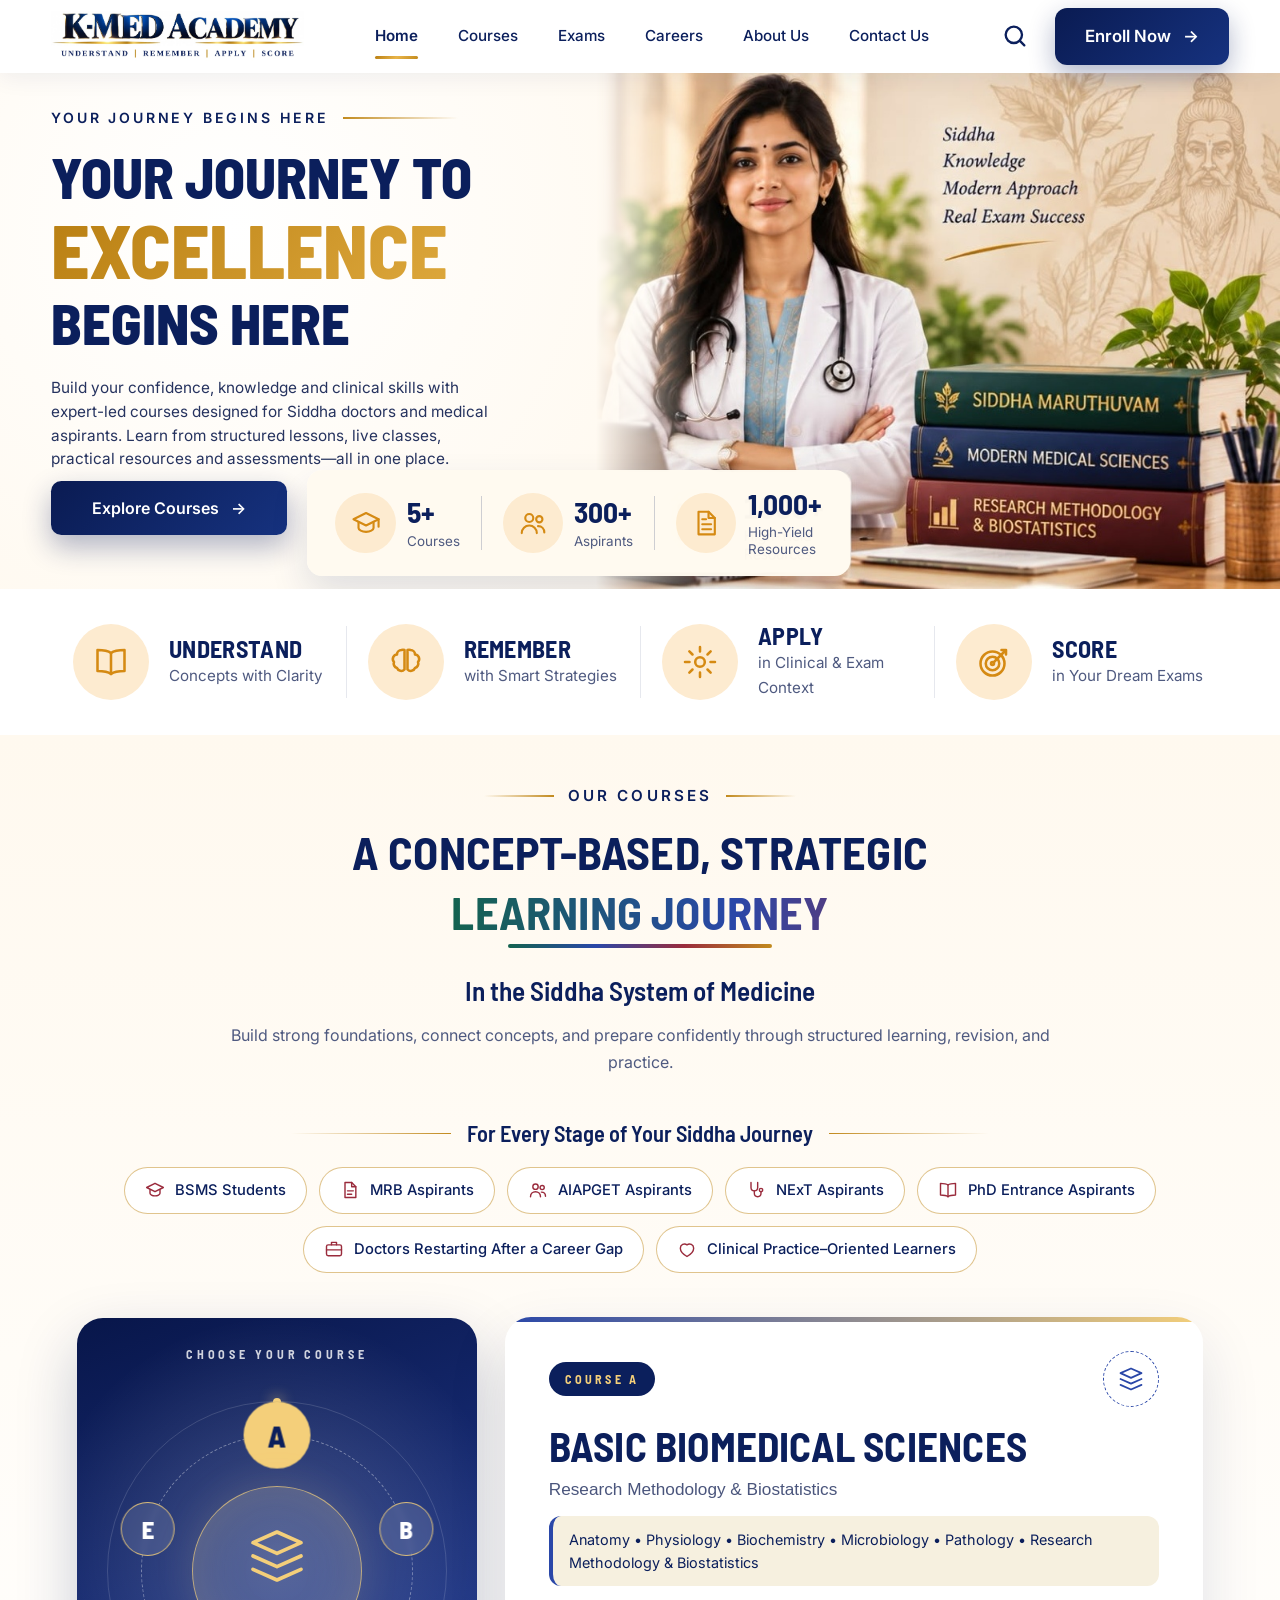
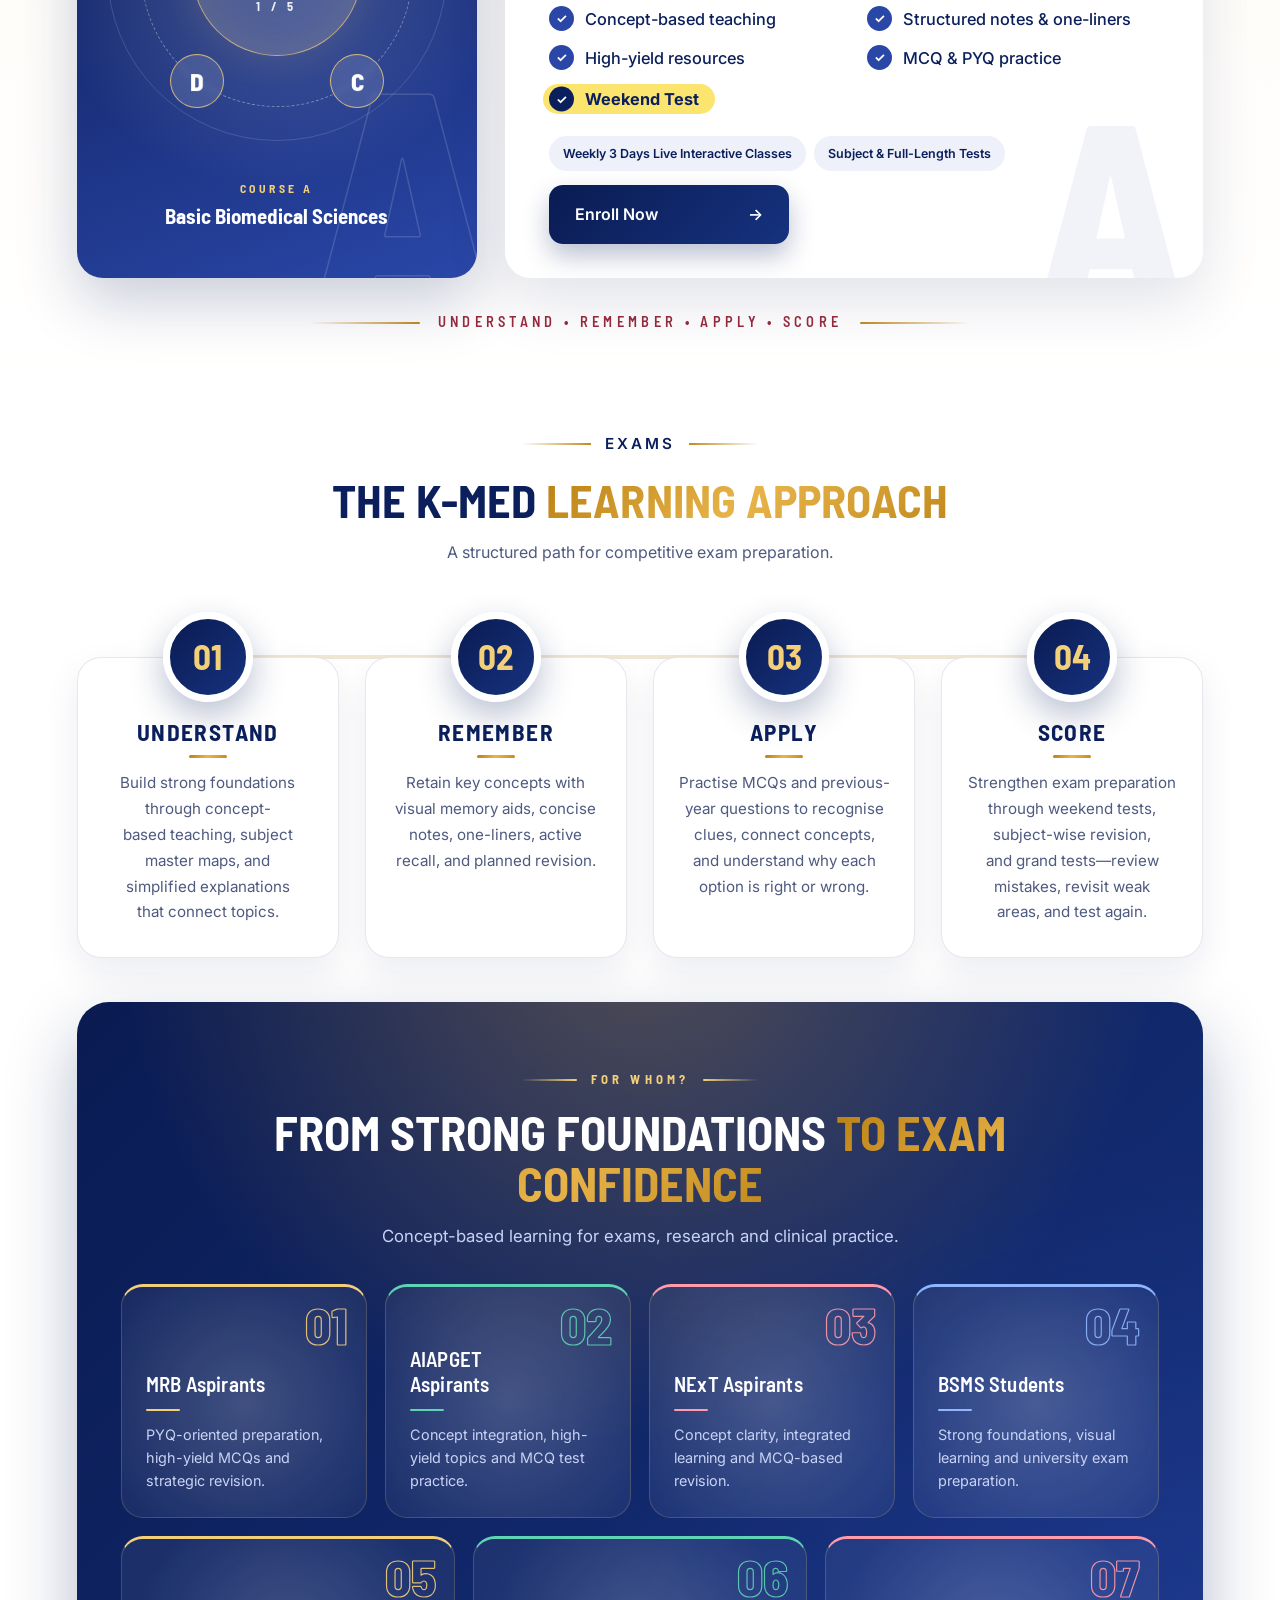
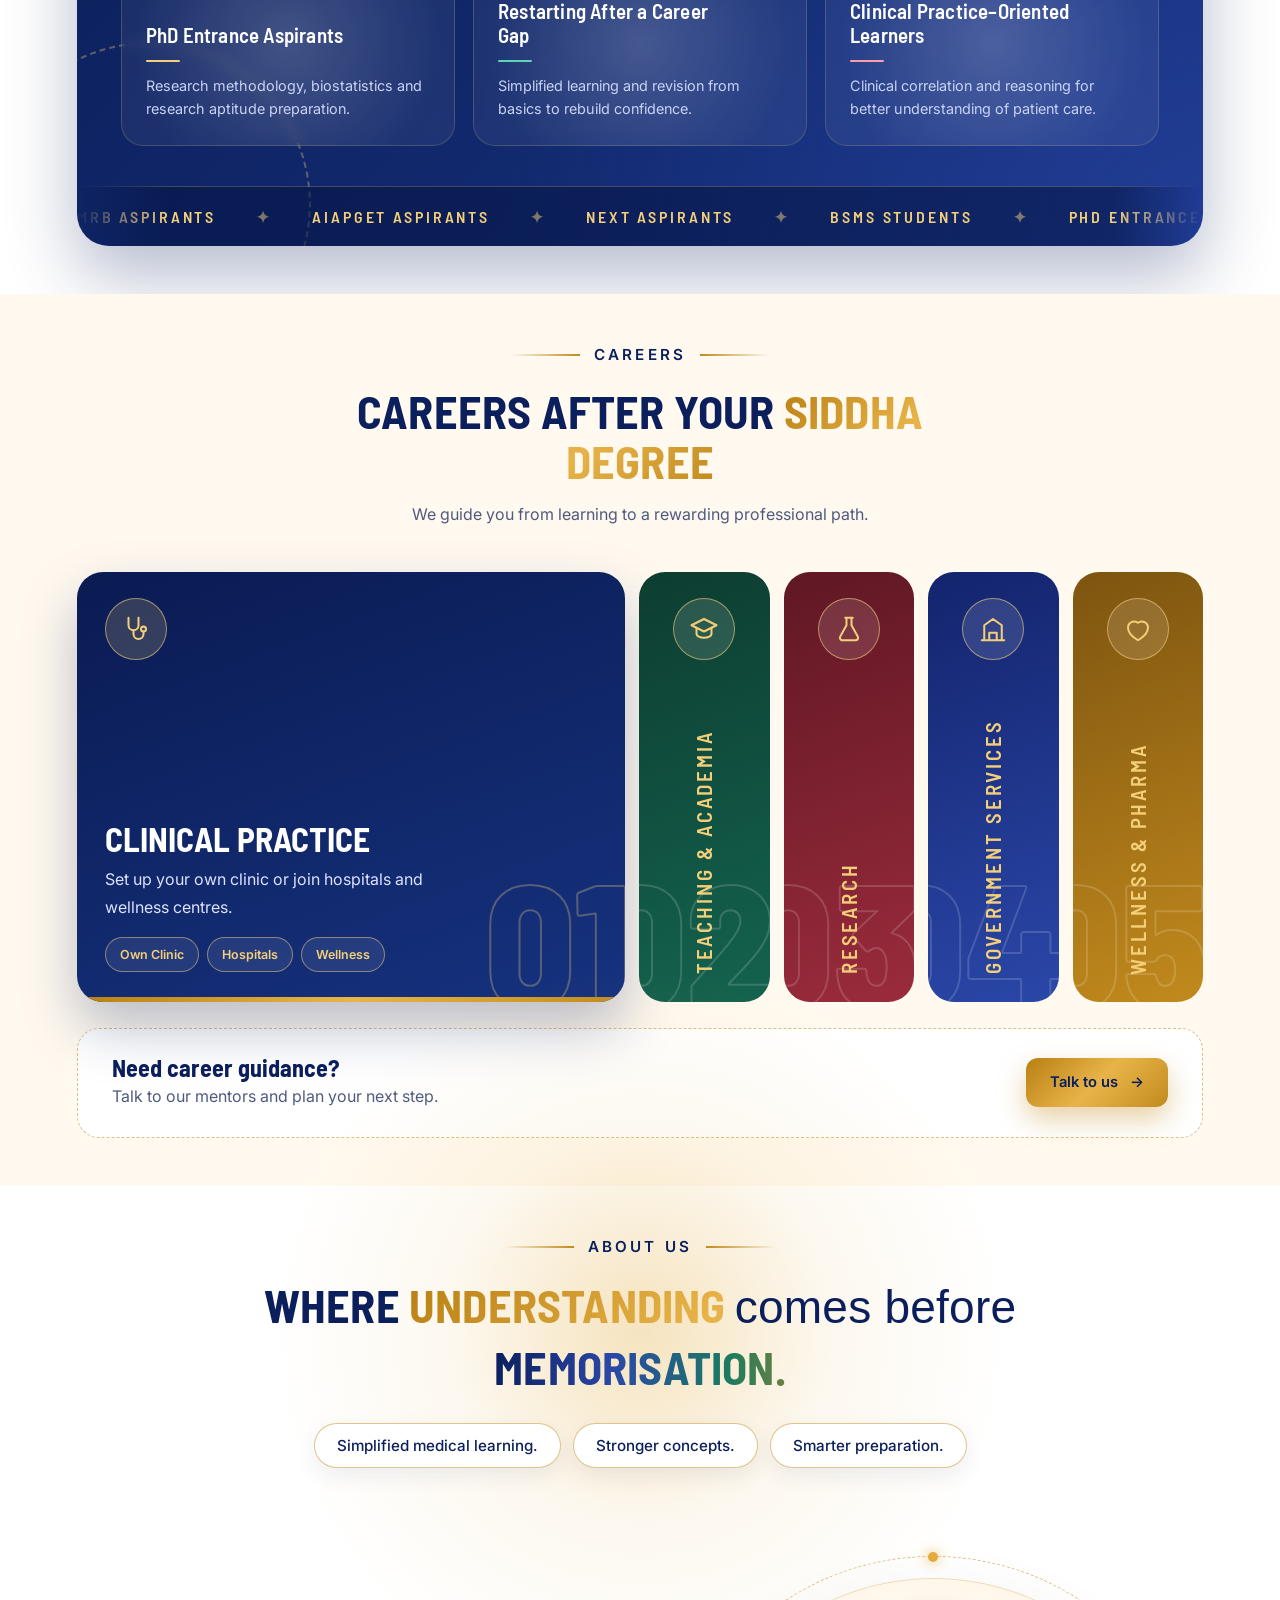
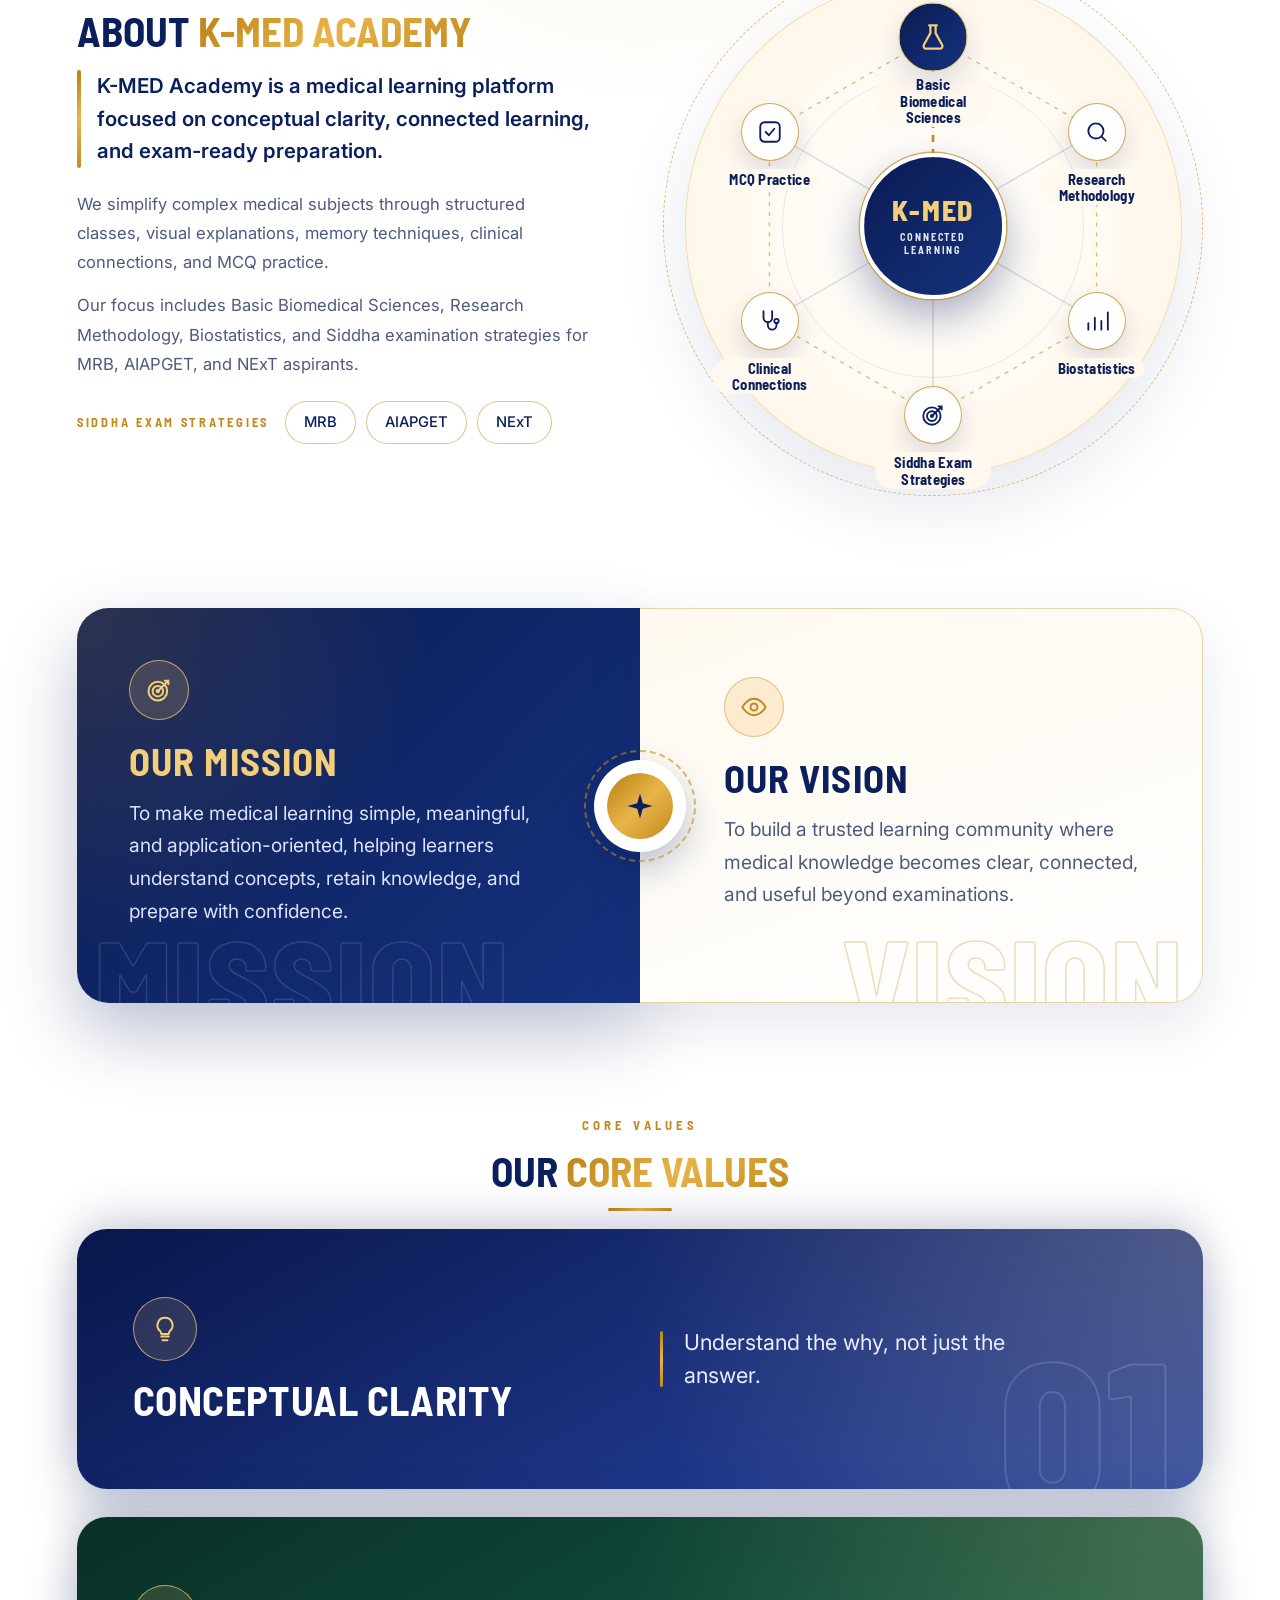
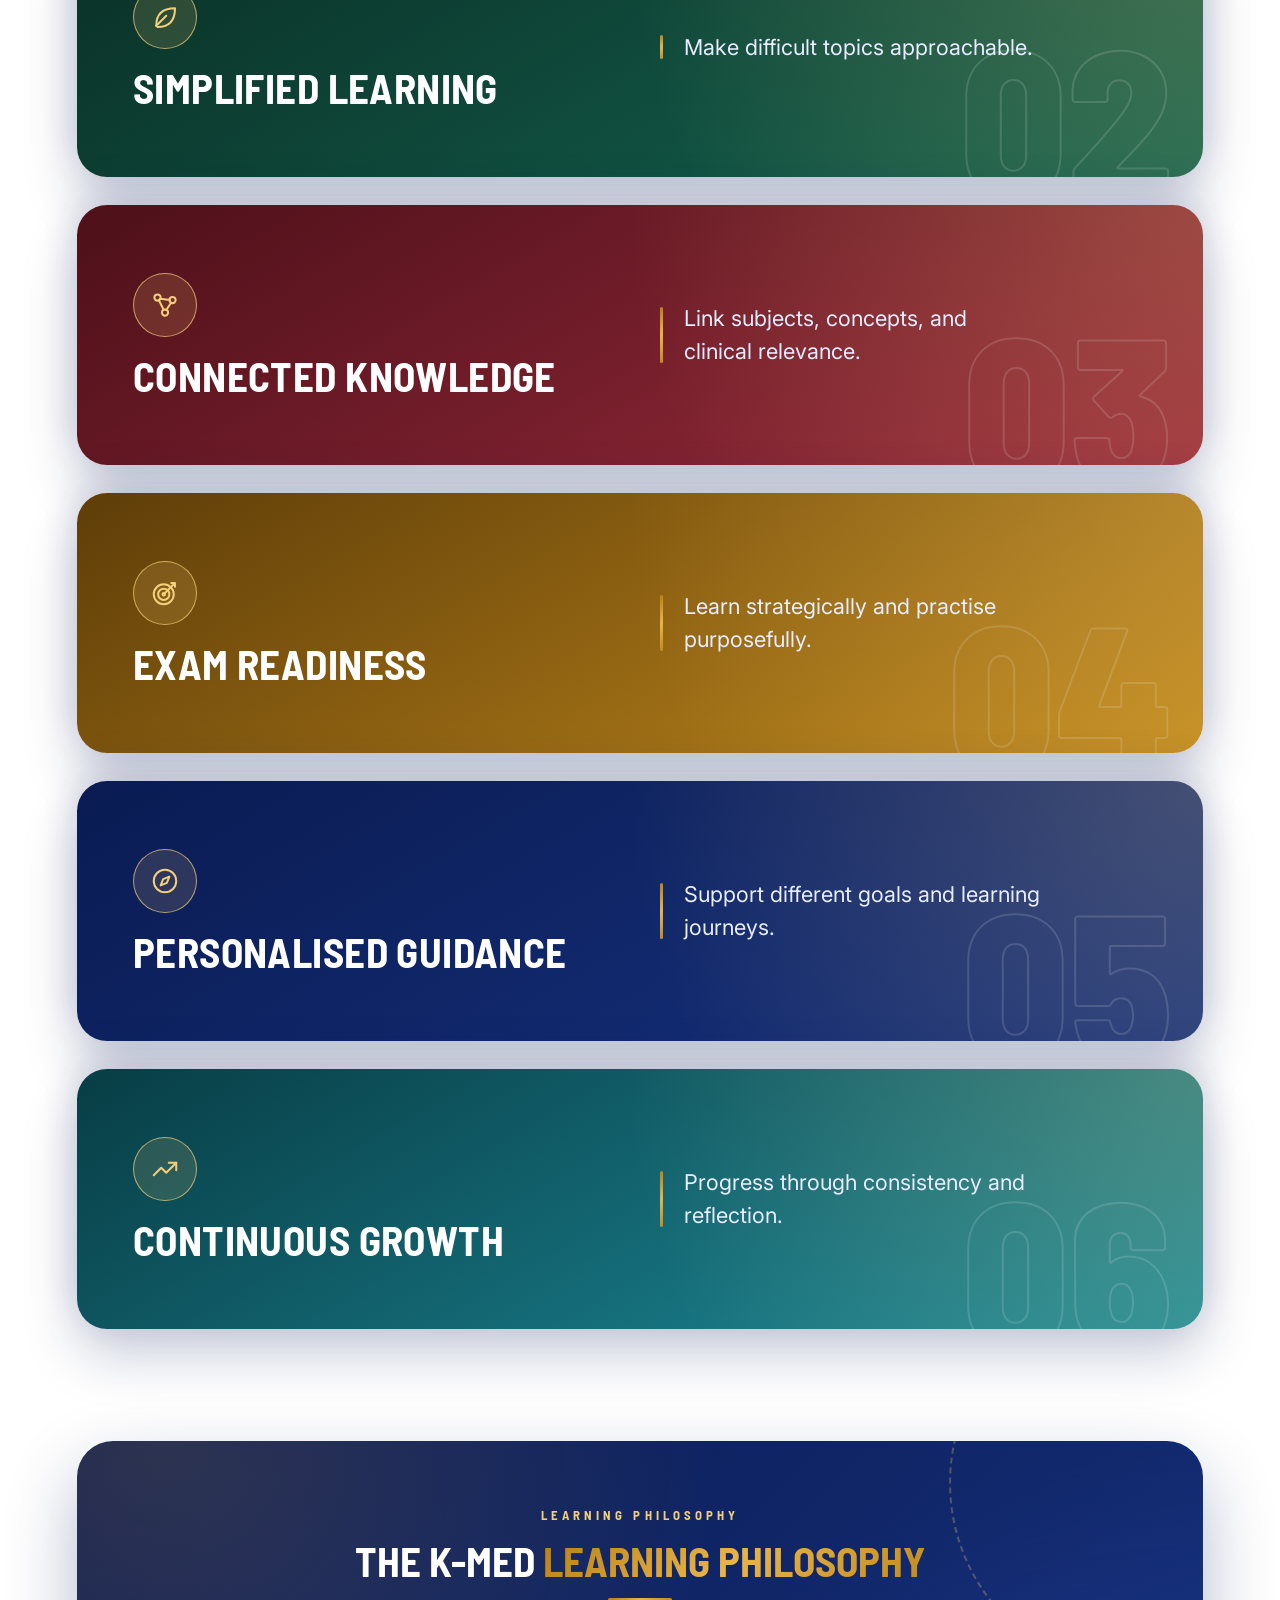
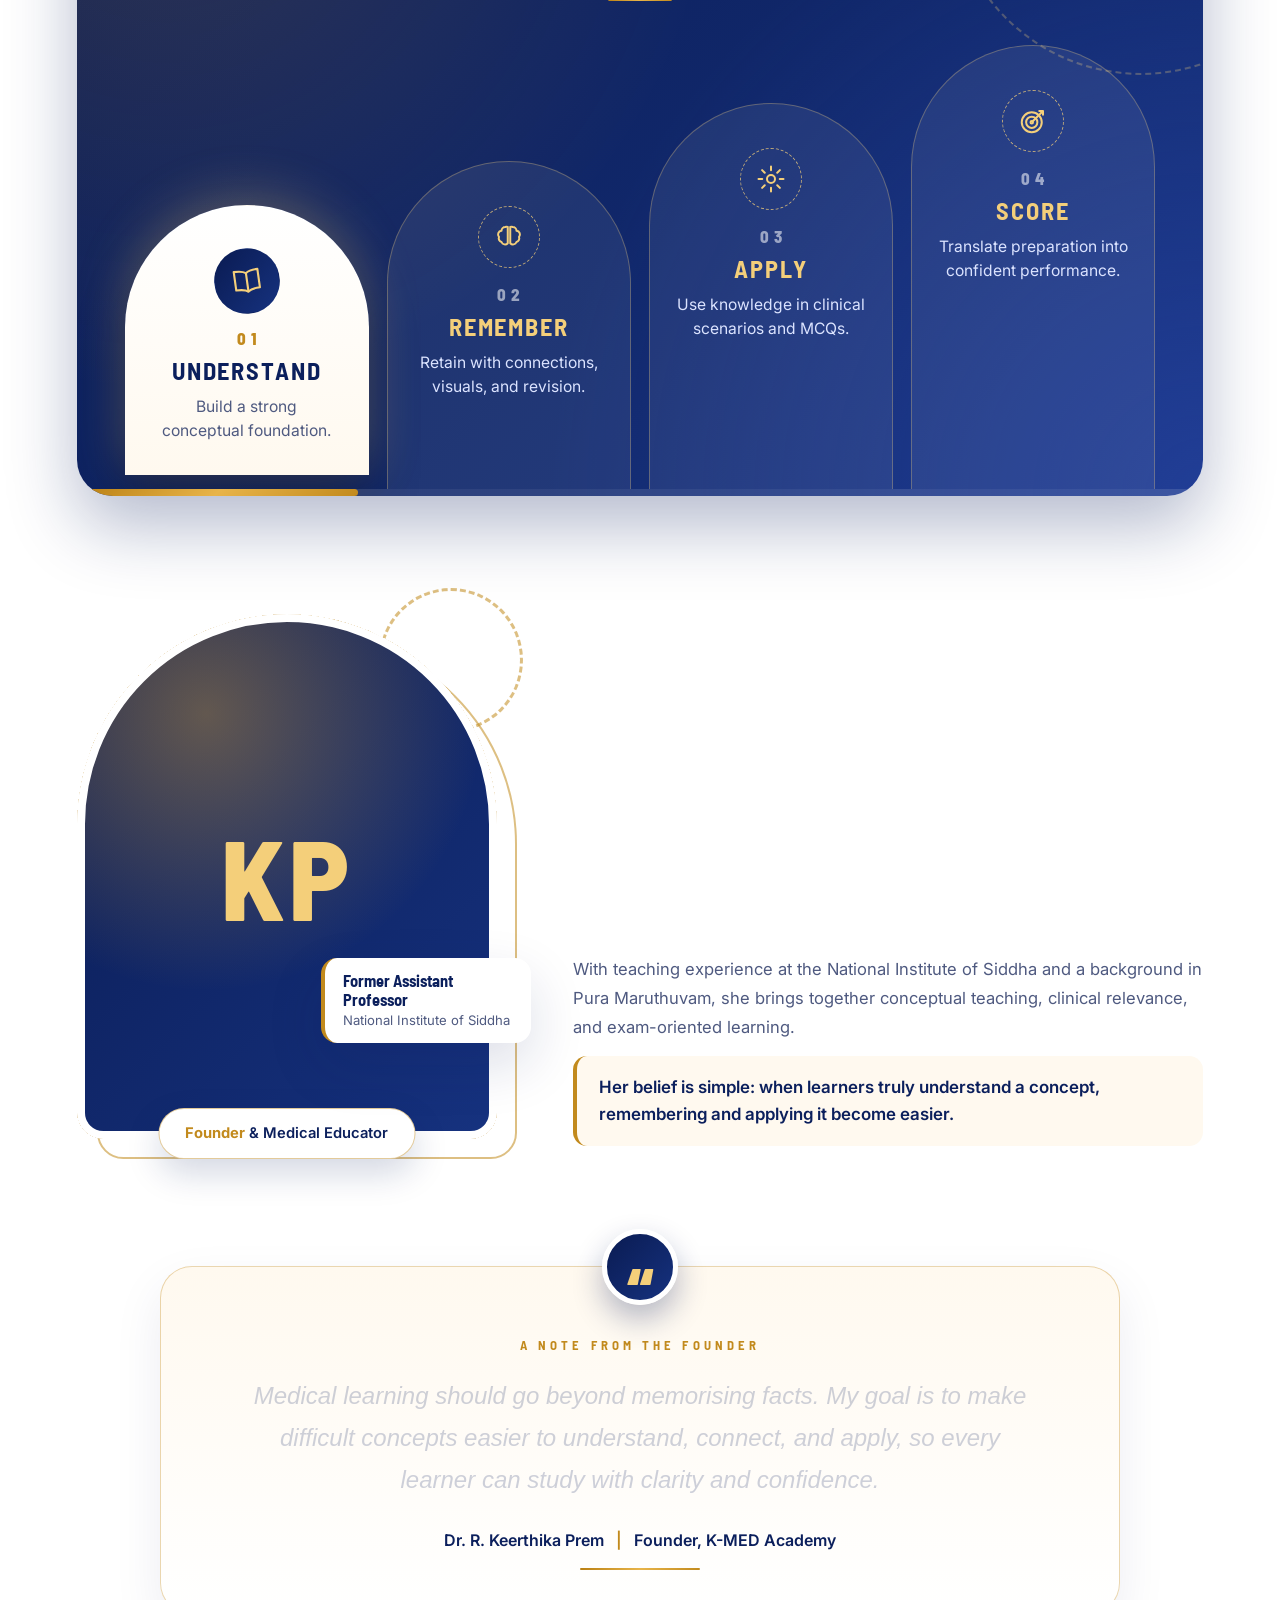
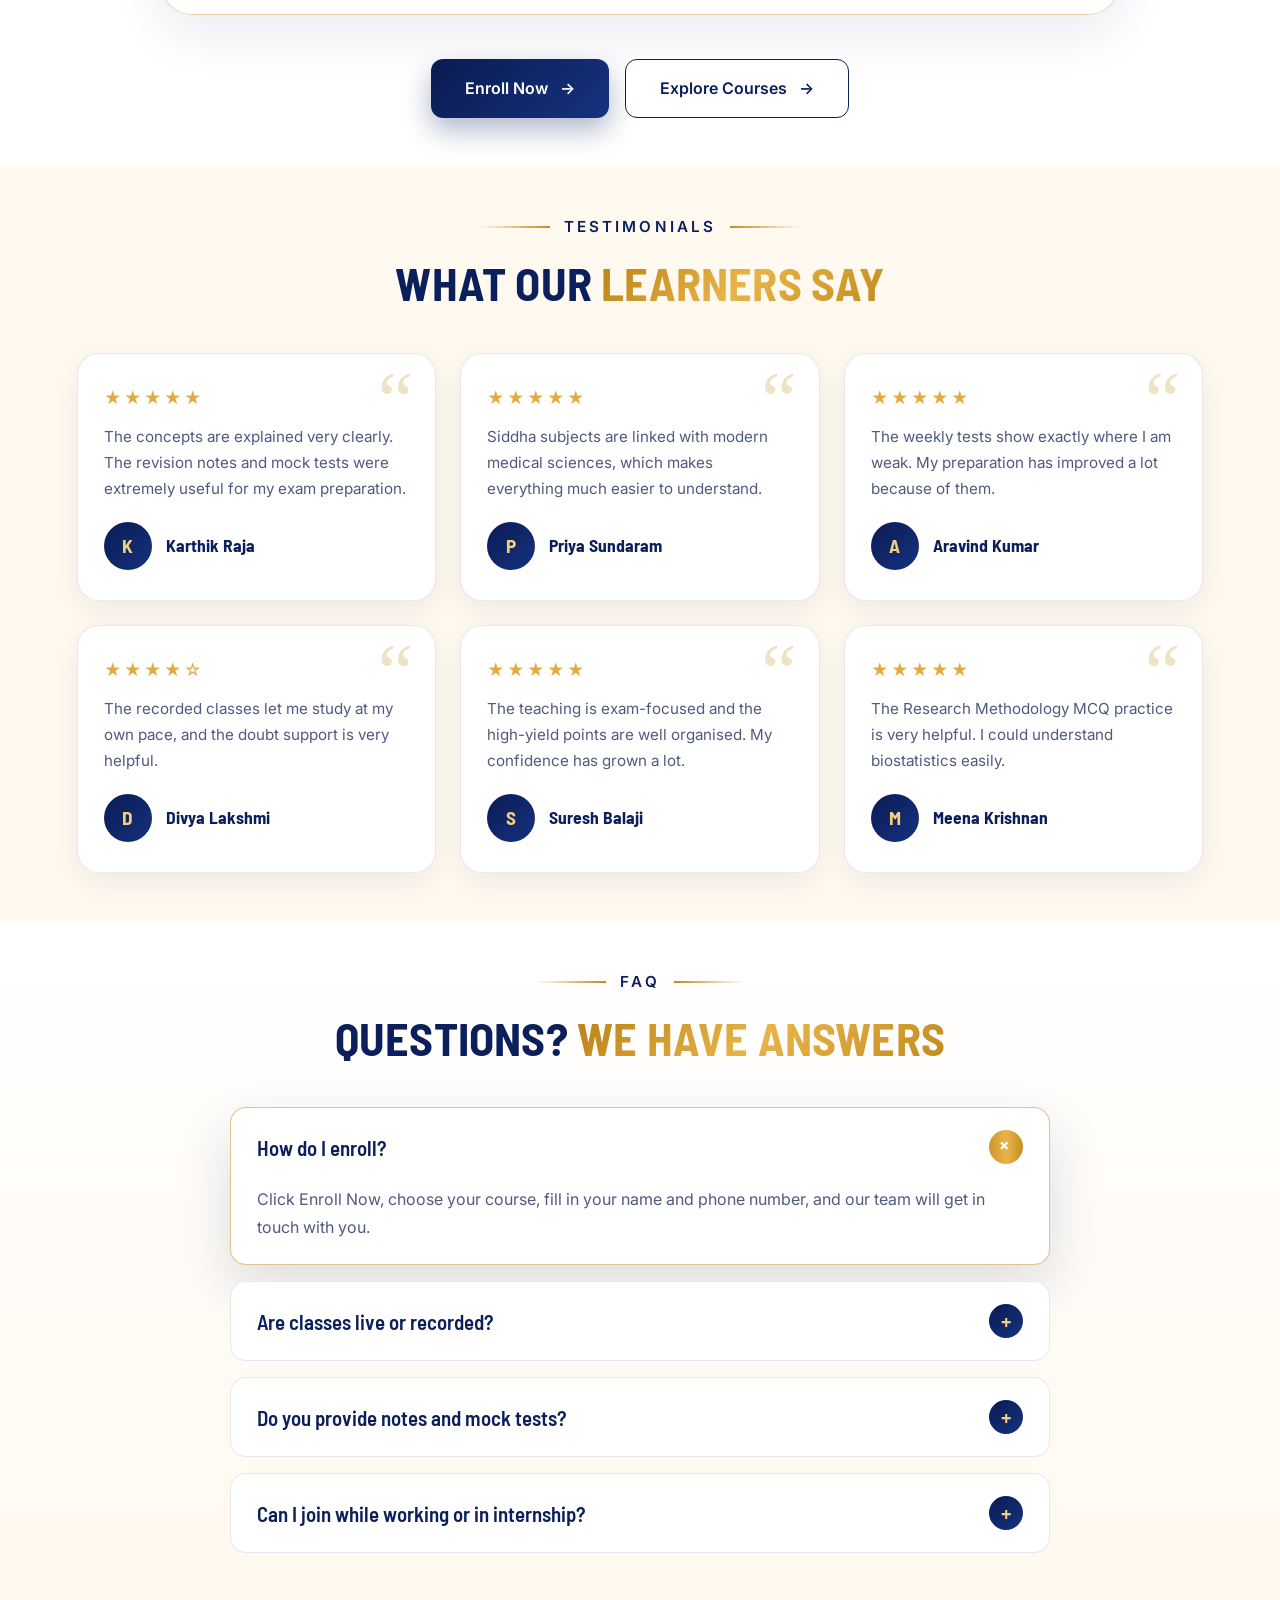
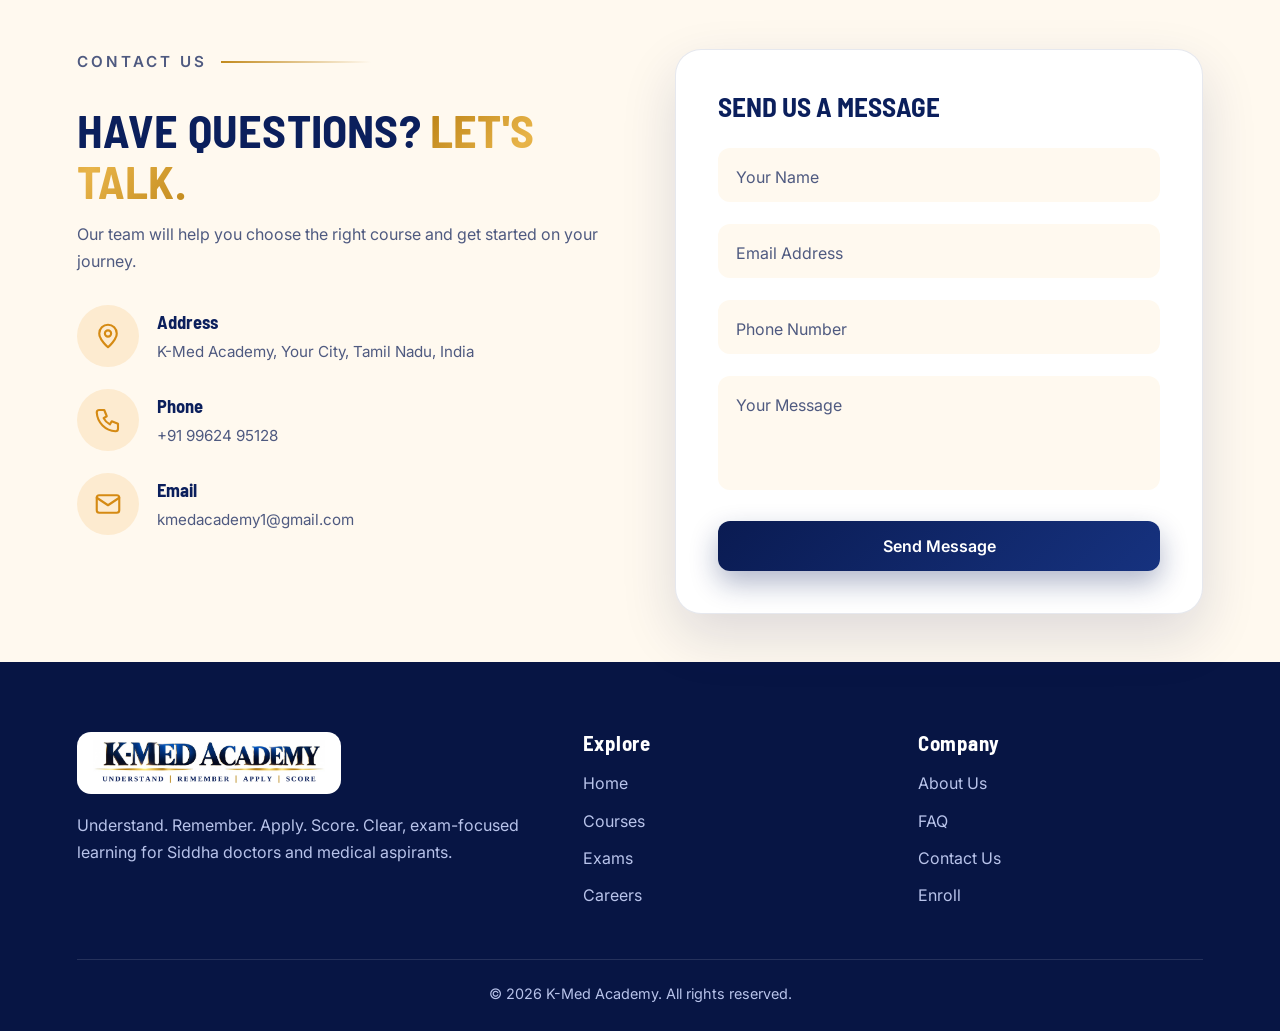
==== commit 41bf76a7: "second commit" ====
--- a/index.html
+++ b/index.html
@@ -4,19 +4,26 @@
 <meta charset="UTF-8">
 <meta name="viewport" content="width=device-width, initial-scale=1.0">
 <title>K-Med Academy | Understand. Remember. Apply. Score.</title>
+<!-- KEEP your original base64 <link rel="icon" ...> line here (unchanged) -->
+<link rel="shortcut icon" href="favicon.ico">
+<link rel="apple-touch-icon" sizes="180x180" href="apple-touch-icon.png">
 <link rel="preconnect" href="https://fonts.googleapis.com">
 <link href="https://fonts.googleapis.com/css2?family=Barlow+Semi+Condensed:wght@500;600;700;800&family=Inter:wght@300;400;500;600;700&family=Playfair+Display:ital,wght@1,500;1,600&display=swap" rel="stylesheet">
 <link rel="stylesheet" href="style.css">
-<link rel="stylesheet" href="extra.css">
-  
+<link rel="stylesheet" href="api.css">
+<link rel="stylesheet" href="courses.css">
+<link rel="stylesheet" href="about.css">
+<link rel="stylesheet" href="mobile.css">
+<link rel="preconnect" href="https://lms.sleekspaceinterior.in" crossorigin>
+
 <style>
 /* HEADER LOCKED - never moves or resizes */
-.nav{position:fixed!important;top:0!important;left:0!important;right:0!important;width:100%!important;z-index:100!important;transform:none!important}
-.nav .logo img,.nav.scrolled .logo img{height:68px!important;transition:none!important}
-body{padding-top:88px!important}
+.nav{position:fixed!important;top:0!important;left:0!important;right:0!important;width:100%!important;z-index:100!important;transform:none!important;padding-top:8px!important;padding-bottom:8px!important}
+.nav .logo img,.nav.scrolled .logo img{height:50px!important;width:auto!important;transition:none!important}
+body{padding-top:70px!important}
 @media(max-width:1000px){
-  .nav .logo img,.nav.scrolled .logo img{height:52px!important}
-  body{padding-top:72px!important}
+  .nav .logo img,.nav.scrolled .logo img{height:42px!important}
+  body{padding-top:62px!important}
 }
 </style>
 </head>
@@ -26,13 +33,13 @@
 
 <!-- LOADER -->
 <div class="loader" id="loader">
-  <img src="images/logo-old.png" alt="K-Med Academy">
+  <img src="images/logom.webp" alt="K-Med Academy">
   <div class="bar"><span></span></div>
 </div>
 
 <!-- NAV -->
 <header class="nav" id="nav">
-  <a href="#home" class="logo"><img src="images/logo-old.png" alt="K-Med Academy"></a>
+  <a href="#home" class="logo"><img src="images/logom.webp" alt="K-Med Academy"></a>
   <nav class="menu" id="menu">
     <a href="#home" class="active">Home</a>
     <a href="#courses">Courses</a>
@@ -40,11 +47,11 @@
     <a href="#careers">Careers</a>
     <a href="#about">About Us</a>
     <a href="#contact">Contact Us</a>
-    <a href="login.html#register" class="enroll-btn mobile-only">Enroll Now <i>&rarr;</i></a>
+    <a href="enroll.html" class="enroll-btn mobile-only">Enroll Now <i>&rarr;</i></a>
   </nav>
   <div class="nav-right">
     <a href="#courses" class="search" aria-label="Search courses"><svg viewBox="0 0 24 24"><circle cx="11" cy="11" r="7"/><path d="M20 20l-4-4"/></svg></a>
-    <a href="login.html#register" class="enroll-btn desktop-only">Enroll Now <i>&rarr;</i></a>
+    <a href="enroll.html" class="enroll-btn desktop-only">Enroll Now <i>&rarr;</i></a>
     <button class="burger" id="burger" aria-label="Menu"><span></span><span></span><span></span></button>
   </div>
 </header>
@@ -64,7 +71,7 @@
   <a href="#courses" class="btn navy hero-btn reveal d4">Explore Courses <i>&rarr;</i></a>
 
   <div class="hero-stats reveal d4">
-    <div><span class="pic"><svg viewBox="0 0 24 24"><path d="M2 9l10-5 10 5-10 5z"/><path d="M6 11.5V16c0 1.5 2.7 3 6 3s6-1.5 6-3v-4.5"/><path d="M22 9v6"/></svg></span><p><b data-count="4">0</b><b>+</b><small>Courses</small></p></div>
+    <div><span class="pic"><svg viewBox="0 0 24 24"><path d="M2 9l10-5 10 5-10 5z"/><path d="M6 11.5V16c0 1.5 2.7 3 6 3s6-1.5 6-3v-4.5"/><path d="M22 9v6"/></svg></span><p><b data-count="5">0</b><b>+</b><small>Courses</small></p></div>
     <i class="sep"></i>
     <div><span class="pic"><svg viewBox="0 0 24 24"><circle cx="9" cy="8" r="3.2"/><circle cx="17" cy="9" r="2.5"/><path d="M3 20c0-3.5 2.7-6 6-6s6 2.5 6 6"/><path d="M16 14.5c3 0 5 2 5 5"/></svg></span><p><b data-count="300">0</b><b>+</b><small>Aspirants</small></p></div>
     <i class="sep"></i>
@@ -82,96 +89,197 @@
 
 <!-- COURSES -->
 <section class="courses" id="courses">
-  <div class="sec-head">
+  <div class="sec-head crs-head">
     <p class="eyebrow center reveal"><span></span> OUR COURSES <span></span></p>
-    <h2 class="reveal d1 hl"><span class="l1">Courses built for</span><span class="l2"><em>Siddha doctors &amp; aspirants</em></span></h2>
-    <p class="reveal d2">Four focused programs that blend traditional Siddha knowledge with modern medical sciences and exam strategy.</p>
-  </div>
-  <div class="c-grid">
-    <article class="c-card tilt reveal">
-      <div class="spine green"><svg viewBox="0 0 24 24"><path d="M12 3c-3 4-7 6-7 11a7 7 0 0014 0c0-5-4-7-7-11z"/><path d="M12 21V11"/></svg><h3>SIDDHA MARUTHUVAM</h3></div>
-      <div class="c-body">
-        <p>Core Siddha medicine taught with clarity: fundamentals, diagnosis, therapeutics and classical text references.</p>
-        <ul><li>Basic principles &amp; Siddha concepts</li><li>Diagnosis, Noi Naadal &amp; therapeutics</li><li>Text-based revision notes</li></ul>
-        <div class="tags"><span>Live Classes</span><span>Recorded</span><span>Notes</span></div>
-        <a href="login.html?course=Siddha%20Maruthuvam#register" class="btn navy sm">Enroll Now <i>&rarr;</i></a>
-      </div>
-    </article>
-    <article class="c-card tilt reveal d1">
-      <div class="spine blue"><svg viewBox="0 0 24 24"><circle cx="12" cy="8" r="3"/><path d="M8 21h8M12 11v6M7 16h10"/></svg><h3>MODERN MEDICAL SCIENCES</h3></div>
-      <div class="c-body">
-        <p>Anatomy, physiology, pathology, pharmacology and more, explained simply and linked to Siddha practice.</p>
-        <ul><li>Anatomy &amp; physiology essentials</li><li>Pathology &amp; pharmacology</li><li>Clinical correlation cases</li></ul>
-        <div class="tags"><span>Live Classes</span><span>Case Based</span><span>Tests</span></div>
-        <a href="login.html?course=Modern%20Medical%20Sciences#register" class="btn navy sm">Enroll Now <i>&rarr;</i></a>
-      </div>
-    </article>
-    <article class="c-card tilt reveal d3">
-      <div class="spine gold"><svg viewBox="0 0 24 24"><circle cx="12" cy="12" r="9"/><circle cx="12" cy="12" r="5"/><circle cx="12" cy="12" r="1"/></svg><h3>EXAM CRASH &amp; TEST SERIES</h3></div>
-      <div class="c-body">
-        <p>High-yield revision, topic-wise tests and full-length mock exams with performance analysis to push your score.</p>
-        <ul><li>High-yield revision capsules</li><li>Topic-wise &amp; full mock tests</li><li>Rank &amp; weak-area analysis</li></ul>
-        <div class="tags"><span>Mock Tests</span><span>Analysis</span><span>Revision</span></div>
-        <a href="login.html?course=Exam%20Crash%20%26%20Test%20Series#register" class="btn navy sm">Enroll Now <i>&rarr;</i></a>
-      </div>
-    </article>
-    <article class="c-card wide tilt reveal">
-      <button class="poster" type="button" data-src="images/course-d.jpg" aria-label="View Course D poster"><img src="images/course-d.jpg" alt="Course D poster: RESEARCH METHODOLOGY &amp; BIOSTATISTICS"><span>&#128269; View Poster</span></button>
-      <div class="wide-in">
-        <div class="spine maroon"><small>COURSE D</small><h3>RESEARCH METHODOLOGY &amp; BIOSTATISTICS</h3></div>
-        <div class="c-body">
-          <p>Understand study design, data and statistics through exam-focused MCQ practice, with a steady weekly class and weekend test routine.</p>
-          <div class="feat"><div class="tile pink"><svg viewBox="0 0 24 24"><path d="M4 4h9v16H4z"/><path d="M6.5 8.5h4M6.5 12h4M6.5 15.5h2.5"/><circle cx="17" cy="14" r="4"/><circle cx="17" cy="14" r="1.4"/></svg><b>MCQ Oriented</b></div><div class="tile blue"><svg viewBox="0 0 24 24"><rect x="3" y="4" width="18" height="12" rx="2"/><path d="M8 20h8M12 16v4"/><path d="M10.5 7.5l4 2.5-4 2.5z"/></svg><b>Weekly Once Class</b></div><div class="tile cream"><svg viewBox="0 0 24 24"><rect x="3" y="5" width="14" height="14" rx="2"/><path d="M3 9.5h14M7 3v4M13 3v4"/><circle cx="18" cy="17" r="4"/><path d="M18 15v2.2h1.6"/></svg><b>Weekend Test</b></div></div>
-          <a href="login.html?course=Research%20Methodology%20%26%20Biostatistics#register" class="btn navy sm">Enroll Now <i>&rarr;</i></a>
-        </div>
-      </div>
-    </article>
-    <article class="c-card wide tilt reveal">
-      <button class="poster" type="button" data-src="images/course-e.jpg" aria-label="View Course E poster"><img src="images/course-e.jpg" alt="Course E poster: ORTHOPEDICS &amp; TRAUMATOLOGY"><span>&#128269; View Poster</span></button>
-      <div class="wide-in">
-        <div class="spine blue"><small>COURSE E</small><h3>ORTHOPEDICS &amp; TRAUMATOLOGY</h3></div>
-        <div class="c-body">
-          <p>Learn bones, joints and injuries with clear concepts and clinical teaching, backed by two classes a week and a weekend test.</p>
-          <div class="feat"><div class="tile cream"><svg viewBox="0 0 24 24"><path d="M12 3a5 5 0 00-3 9v2h6v-2a5 5 0 00-3-9z"/><path d="M10 17.5h4M10.5 20h3"/></svg><b>Concept Oriented Classes</b></div><div class="tile blue"><svg viewBox="0 0 24 24"><circle cx="9" cy="8" r="3"/><path d="M3 20c0-3.2 2.5-5.5 6-5.5s6 2.3 6 5.5"/><rect x="15" y="4" width="6" height="9" rx="1"/><path d="M18 6v5M16.5 8.5h3"/></svg><b>Clinical Oriented Teaching</b></div><div class="tile pink"><svg viewBox="0 0 24 24"><rect x="3" y="5" width="14" height="14" rx="2"/><path d="M3 9.5h14M7 3v4M13 3v4"/><circle cx="18" cy="17" r="4"/><path d="M18 15v2.2h1.6"/></svg><b>Weekly Twice</b></div><div class="tile green"><svg viewBox="0 0 24 24"><rect x="5" y="4" width="12" height="16" rx="2"/><path d="M9 3h4v3H9zM8.5 11h6M8.5 15h4"/><path d="M15 19l5-5"/></svg><b>Weekend Test</b></div></div>
-          <a href="login.html?course=Orthopedics%20%26%20Traumatology#register" class="btn navy sm">Enroll Now <i>&rarr;</i></a>
-        </div>
-      </div>
-    </article>
-  </div>
-</section>
-
-<!-- EXAMS -->
+    <h2 class="reveal d1 hl"><span class="l1">A Concept-Based, Strategic</span><span class="l2"><em>Learning Journey</em></span></h2>
+    <p class="crs-sub reveal d2">In the Siddha System of Medicine</p>
+    <p class="reveal d2">Build strong foundations, connect concepts, and prepare confidently through structured learning, revision, and practice.</p>
+  </div>
+
+  <div class="aud reveal d2">
+    <h3 class="aud-title"><span></span> For Every Stage of Your Siddha Journey <span></span></h3>
+    <div class="aud-tags">
+      <span class="aud-tag"><svg viewBox="0 0 24 24"><path d="M2 9l10-5 10 5-10 5z"/><path d="M6 11.5V16c0 1.5 2.7 3 6 3s6-1.5 6-3v-4.5"/></svg>BSMS Students</span>
+      <span class="aud-tag"><svg viewBox="0 0 24 24"><path d="M6 3h8l5 5v13H6z"/><path d="M14 3v5h5M9 13h7M9 17h5"/></svg>MRB Aspirants</span>
+      <span class="aud-tag"><svg viewBox="0 0 24 24"><circle cx="9" cy="8" r="3.2"/><circle cx="17" cy="9" r="2.5"/><path d="M3 20c0-3.5 2.7-6 6-6s6 2.5 6 6"/><path d="M16 14.5c3 0 5 2 5 5"/></svg>AIAPGET Aspirants</span>
+      <span class="aud-tag"><svg viewBox="0 0 24 24"><path d="M6 3v6a4 4 0 008 0V3"/><path d="M10 13v3a4 4 0 008 0v-2"/><circle cx="18" cy="12" r="2"/></svg>NExT Aspirants</span>
+      <span class="aud-tag"><svg viewBox="0 0 24 24"><path d="M12 6c-2-1.5-5-2-9-2v14c4 0 7 .5 9 2 2-1.5 5-2 9-2V4c-4 0-7 .5-9 2z"/><path d="M12 6v14"/></svg>PhD Entrance Aspirants</span>
+      <span class="aud-tag"><svg viewBox="0 0 24 24"><rect x="3" y="7" width="18" height="13" rx="2"/><path d="M9 7V4h6v3M3 13h18"/></svg>Doctors Restarting After a Career Gap</span>
+      <span class="aud-tag"><svg viewBox="0 0 24 24"><path d="M12 21c-5-3-8-6-8-10a5 5 0 018-4 5 5 0 018 4c0 4-3 7-8 10z"/></svg>Clinical Practice&ndash;Oriented Learners</span>
+    </div>
+  </div>
+
+  <!-- icon sprite (hidden) -->
+  <svg width="0" height="0" style="position:absolute" aria-hidden="true" focusable="false">
+    <symbol id="i-a" viewBox="0 0 24 24"><path d="M3 7l9-4 9 4-9 4z"/><path d="M3 12l9 4 9-4"/><path d="M3 17l9 4 9-4"/></symbol>
+    <symbol id="i-b" viewBox="0 0 24 24"><rect x="4" y="3" width="13" height="17" rx="2"/><path d="M7.5 8h6M7.5 12h6M7.5 16h3"/><path d="M15 19l6-6 1.5 1.5-6 6-2 .5z"/></symbol>
+    <symbol id="i-c" viewBox="0 0 24 24"><path d="M3 11h18a9 9 0 01-18 0z"/><path d="M15 3l-4 8"/><path d="M13.5 2.5l3 1.5"/></symbol>
+    <symbol id="i-d" viewBox="0 0 24 24"><path d="M4 20V14M10 20V9M16 20V12M22 20V4"/></symbol>
+    <symbol id="i-e" viewBox="0 0 24 24"><path d="M9 3c0 3 2 4 2 7s-2 3-2 6 2 5 2 5"/><path d="M15 3c0 3-2 4-2 7s2 3 2 6-2 5-2 5"/><circle cx="12" cy="11" r="2"/></symbol>
+  </svg>
+
+  <!-- COURSE WHEEL -->
+  <div class="crs-wheel reveal" id="crsTabs">
+
+    <!-- LEFT : rotating course dial -->
+    <aside class="cw-left">
+      <div class="cw-bg ca active"></div>
+      <div class="cw-bg cb"></div>
+      <div class="cw-bg cc"></div>
+      <div class="cw-bg cd"></div>
+      <div class="cw-bg ce"></div>
+
+      <p class="cw-top">Choose your course</p>
+
+      <div class="cw-dial" id="cwDial">
+        <i class="cw-ring2"></i>
+        <i class="cw-ring"></i>
+        <svg class="cw-prog" viewBox="0 0 100 100" aria-hidden="true"><circle class="cw-arc" cx="50" cy="50" r="40"/></svg>
+
+        <div class="cw-orbit" id="cwOrbit" role="tablist" aria-label="Courses">
+          <button class="cw-node active" style="--b:0deg"   role="tab" id="ct-t0" aria-controls="ct-p0" aria-selected="true"  data-t="Basic Biomedical Sciences" title="Basic Biomedical Sciences"><span class="cw-rot"><b class="cw-dot">A</b></span></button>
+          <button class="cw-node"        style="--b:72deg"  role="tab" id="ct-t1" aria-controls="ct-p1" aria-selected="false" tabindex="-1" data-t="Siddha Strategy Series" title="Siddha Strategy Series"><span class="cw-rot"><b class="cw-dot">B</b></span></button>
+          <button class="cw-node"        style="--b:144deg" role="tab" id="ct-t2" aria-controls="ct-p2" aria-selected="false" tabindex="-1" data-t="Siddha Regular Classes" title="Siddha Regular Classes"><span class="cw-rot"><b class="cw-dot">C</b></span></button>
+          <button class="cw-node"        style="--b:216deg" role="tab" id="ct-t3" aria-controls="ct-p3" aria-selected="false" tabindex="-1" data-t="Research Methodology &amp; Biostatistics" title="Research Methodology &amp; Biostatistics"><span class="cw-rot"><b class="cw-dot">D</b></span></button>
+          <button class="cw-node"        style="--b:288deg" role="tab" id="ct-t4" aria-controls="ct-p4" aria-selected="false" tabindex="-1" data-t="Orthopedics &amp; Traumatology" title="Orthopedics &amp; Traumatology"><span class="cw-rot"><b class="cw-dot">E</b></span></button>
+        </div>
+
+        <div class="cw-core" aria-hidden="true">
+          <div class="cw-face active"><svg><use href="#i-a"/></svg><small>1 / 5</small></div>
+          <div class="cw-face"><svg><use href="#i-b"/></svg><small>2 / 5</small></div>
+          <div class="cw-face"><svg><use href="#i-c"/></svg><small>3 / 5</small></div>
+          <div class="cw-face"><svg><use href="#i-d"/></svg><small>4 / 5</small></div>
+          <div class="cw-face"><svg><use href="#i-e"/></svg><small>5 / 5</small></div>
+        </div>
+      </div>
+
+      <div class="cw-cap" id="cwCap">
+        <small id="cwNo">COURSE A</small>
+        <b id="cwName">Basic Biomedical Sciences</b>
+      </div>
+    </aside>
+
+    <!-- RIGHT : course details -->
+    <div class="cw-stage" id="cwStage">
+
+      <!-- COURSE A -->
+      <article class="cw-panel ca active" role="tabpanel" id="ct-p0" aria-labelledby="ct-t0">
+        <div class="cw-info">
+          <div class="cw-head"><span class="cw-badge">COURSE A</span><svg class="cw-ic"><use href="#i-a"/></svg></div>
+          <h3>Basic Biomedical Sciences<small>Research Methodology &amp; Biostatistics</small></h3>
+          <div class="cw-box">Anatomy &bull; Physiology &bull; Biochemistry &bull; Microbiology &bull; Pathology &bull; Research Methodology &amp; Biostatistics</div>
+          <ul class="cw-ul">
+            <li>Concept-based teaching</li>
+            <li>Structured notes &amp; one-liners</li>
+            <li>High-yield resources</li>
+            <li>MCQ &amp; PYQ practice</li>
+            <li class="mark">Weekend Test</li>
+          </ul>
+          <div class="cw-foot">
+            <div class="cw-chips"><span>Weekly 3 Days Live Interactive Classes</span><span>Subject &amp; Full-Length Tests</span></div>
+            <a href="enroll.html?course=A" class="cw-btn">Enroll Now <i>&rarr;</i></a>
+          </div>
+        </div>
+      </article>
+
+      <!-- COURSE B -->
+      <article class="cw-panel cb" role="tabpanel" id="ct-p1" aria-labelledby="ct-t1">
+        <div class="cw-info">
+          <div class="cw-head"><span class="cw-badge">COURSE B</span><svg class="cw-ic"><use href="#i-b"/></svg></div>
+          <h3>Siddha Strategy Series</h3>
+          <div class="cw-box">BSMS Siddha Curriculum</div>
+          <ul class="cw-ul">
+            <li>Strategy Discussion</li>
+            <li>Weekly Study Plan &amp; Revision Plan</li>
+            <li>Weekend Test</li>
+          </ul>
+          <div class="cw-foot"><a href="enroll.html?course=B" class="cw-btn">Enroll Now <i>&rarr;</i></a></div>
+        </div>
+      </article>
+
+      <!-- COURSE C -->
+      <article class="cw-panel cc" role="tabpanel" id="ct-p2" aria-labelledby="ct-t2">
+        <div class="cw-info">
+          <div class="cw-head"><span class="cw-badge">COURSE C</span><svg class="cw-ic"><use href="#i-c"/></svg></div>
+          <h3>Siddha Regular Classes</h3>
+          <ul class="cw-ul">
+            <li>MCQ-oriented Siddha subject classes</li>
+            <li>Weekly 2 Classes (Tuesday &amp; Thursday)</li>
+            <li>Strategy Discussion</li>
+          </ul>
+          <div class="cw-foot"><a href="enroll.html?course=C" class="cw-btn">Enroll Now <i>&rarr;</i></a></div>
+        </div>
+      </article>
+
+      <!-- COURSE D -->
+      <article class="cw-panel cd" role="tabpanel" id="ct-p3" aria-labelledby="ct-t3">
+        <div class="cw-info">
+          <div class="cw-head"><span class="cw-badge">COURSE D</span><svg class="cw-ic"><use href="#i-d"/></svg></div>
+          <h3>Research Methodology &amp; Biostatistics</h3>
+          <ul class="cw-ul">
+            <li>MCQ Oriented</li>
+            <li>Weekly Once Class</li>
+            <li>Weekend Test</li>
+          </ul>
+          <div class="cw-foot"><a href="enroll.html?course=D" class="cw-btn">Enroll Now <i>&rarr;</i></a></div>
+        </div>
+      </article>
+
+      <!-- COURSE E -->
+      <article class="cw-panel ce" role="tabpanel" id="ct-p4" aria-labelledby="ct-t4">
+        <div class="cw-info">
+          <div class="cw-head"><span class="cw-badge">COURSE E</span><svg class="cw-ic"><use href="#i-e"/></svg></div>
+          <h3>Orthopedics &amp; Traumatology</h3>
+          <ul class="cw-ul">
+            <li>Concept Oriented Classes</li>
+            <li>Clinical Oriented Teaching</li>
+            <li>Weekly Twice</li>
+            <li>Weekend Test</li>
+          </ul>
+          <div class="cw-foot"><a href="enroll.html?course=E" class="cw-btn">Enroll Now <i>&rarr;</i></a></div>
+        </div>
+      </article>
+
+    </div>
+  </div>
+
+  <p class="crs-foot reveal">UNDERSTAND &bull; REMEMBER &bull; APPLY &bull; SCORE</p>
+</section>
+
+<!-- EXAMS / LEARNING APPROACH -->
 <section class="exams" id="exams">
   <div class="sec-head">
     <p class="eyebrow center reveal"><span></span> EXAMS <span></span></p>
-    <h2 class="reveal d1">An exam-ready method that <em>works</em></h2>
-    <p class="reveal d2">Every lesson follows one simple path, so you study smarter and score higher.</p>
+    <h2 class="reveal d1">The K-Med <em>Learning Approach</em></h2>
+    <p class="reveal d2">A structured path for competitive exam preparation.</p>
   </div>
   <div class="method">
     <div class="line"><span id="lineFill"></span></div>
-    <div class="m-step reveal"><div class="num">01</div><h3>UNDERSTAND</h3><p>Concept-first lessons with diagrams, clinical examples and Siddha references.</p></div>
-    <div class="m-step reveal d1"><div class="num">02</div><h3>REMEMBER</h3><p>Mnemonics, flowcharts and spaced revision so facts stay in your memory.</p></div>
-    <div class="m-step reveal d2"><div class="num">03</div><h3>APPLY</h3><p>Case-based questions and clinical scenarios to use what you have learned.</p></div>
-    <div class="m-step reveal d3"><div class="num">04</div><h3>SCORE</h3><p>Mock tests and analytics that show exactly where to improve.</p></div>
+    <div class="m-step reveal"><div class="num">01</div><h3>UNDERSTAND</h3><p>Build strong foundations through concept-based teaching, subject master maps, and simplified explanations that connect topics.</p></div>
+    <div class="m-step reveal d1"><div class="num">02</div><h3>REMEMBER</h3><p>Retain key concepts with visual memory aids, concise notes, one-liners, active recall, and planned revision.</p></div>
+    <div class="m-step reveal d2"><div class="num">03</div><h3>APPLY</h3><p>Practise MCQs and previous-year questions to recognise clues, connect concepts, and understand why each option is right or wrong.</p></div>
+    <div class="m-step reveal d3"><div class="num">04</div><h3>SCORE</h3><p>Strengthen exam preparation through weekend tests, subject-wise revision, and grand tests&mdash;review mistakes, revisit weak areas, and test again.</p></div>
   </div>
 
   <div class="exam-target reveal d2" id="examTarget">
     <div class="et-left">
-      <p class="et-eye">WE PREPARE YOU FOR</p>
-      <h4>Every exam on <em>your path</em></h4>
-      <p>One method. Five goals. Pick your target and we map the way.</p>
+      <p class="et-eye">FOR WHOM?</p>
+      <h4>From strong foundations <em>to exam confidence</em></h4>
+      <p>Concept-based learning for exams, research and clinical practice.</p>
     </div>
     <div class="et-grid">
-      <div class="et-card"><span class="et-no">01</span><b>AIAPGET</b><small>National PG entrance</small><i>&rarr;</i></div>
-      <div class="et-card"><span class="et-no">02</span><b>University Exams</b><small>Theory &amp; practical ready</small><i>&rarr;</i></div>
-      <div class="et-card"><span class="et-no">03</span><b>Govt Medical Officer Exams</b><small>Public service careers</small><i>&rarr;</i></div>
-      <div class="et-card"><span class="et-no">04</span><b>PG &amp; Research Entrances</b><small>Specialise &amp; publish</small><i>&rarr;</i></div>
-      <div class="et-card"><span class="et-no">05</span><b>Professional Assessments</b><small>Prove your skills</small><i>&rarr;</i></div>
+      <div class="et-card"><span class="et-no">01</span><b>MRB Aspirants</b><small>PYQ-oriented preparation, high-yield MCQs and strategic revision.</small></div>
+      <div class="et-card"><span class="et-no">02</span><b>AIAPGET Aspirants</b><small>Concept integration, high-yield topics and MCQ test practice.</small></div>
+      <div class="et-card"><span class="et-no">03</span><b>NExT Aspirants</b><small>Concept clarity, integrated learning and MCQ-based revision.</small></div>
+      <div class="et-card"><span class="et-no">04</span><b>BSMS Students</b><small>Strong foundations, visual learning and university exam preparation.</small></div>
+      <div class="et-card"><span class="et-no">05</span><b>PhD Entrance Aspirants</b><small>Research methodology, biostatistics and research aptitude preparation.</small></div>
+      <div class="et-card"><span class="et-no">06</span><b>Restarting After a Career Gap</b><small>Simplified learning and revision from basics to rebuild confidence.</small></div>
+      <div class="et-card full"><span class="et-no">07</span><b>Clinical Practice&ndash;Oriented Learners</b><small>Clinical correlation and reasoning for better understanding of patient care.</small></div>
     </div>
     <div class="et-marquee" aria-hidden="true">
       <div class="track">
-        <span>AIAPGET</span><span>University Exams</span><span>Government Medical Officer Exams</span><span>PG &amp; Research Entrances</span><span>Professional Assessments</span>
-        <span>AIAPGET</span><span>University Exams</span><span>Government Medical Officer Exams</span><span>PG &amp; Research Entrances</span><span>Professional Assessments</span>
+        <span>MRB Aspirants</span><span>AIAPGET Aspirants</span><span>NExT Aspirants</span><span>BSMS Students</span><span>PhD Entrance Aspirants</span><span>Career Restart</span><span>Clinical Learning</span>
+        <span>MRB Aspirants</span><span>AIAPGET Aspirants</span><span>NExT Aspirants</span><span>BSMS Students</span><span>PhD Entrance Aspirants</span><span>Career Restart</span><span>Clinical Learning</span>
       </div>
     </div>
   </div>
@@ -220,30 +328,212 @@
 </section>
 
 <!-- ABOUT -->
-<section class="about" id="about">
-  <div class="about-img reveal-left">
-    <div class="arch"><img src="images/books.jpeg" alt="Siddha Maruthuvam, Modern Medical Sciences and Research books"></div>
-    <div class="float-note n1"><b>Siddha</b> Knowledge</div>
-    <div class="float-note n2"><b>Modern</b> Approach</div>
-    <div class="float-note n3"><b>Real</b> Exam Success</div>
-    <span class="ring"></span>
-  </div>
-  <div class="about-text">
-    <p class="eyebrow reveal">ABOUT US <span></span></p>
-    <h2 class="reveal d1">Where <em>Siddha wisdom</em> meets modern medical learning</h2>
-    <p class="reveal d2">K-Med Academy is built for Siddha doctors and medical aspirants who want more than rote learning. We combine traditional knowledge with modern medical sciences, research skills and proven exam strategies, so you understand deeply, remember easily and score with confidence.</p>
-    <ul class="ticks">
-      <li class="reveal d2"><i>&#10003;</i> Expert-led, structured lessons and live classes</li>
-      <li class="reveal d3"><i>&#10003;</i> Practical, high-yield resources made for exams</li>
-      <li class="reveal d3"><i>&#10003;</i> Regular assessments with clear performance analysis</li>
-      <li class="reveal d4"><i>&#10003;</i> Friendly doubt support and career guidance</li>
-    </ul>
-    <div class="mv">
-      <div class="reveal d2"><h4>Our Mission</h4><p>Make clear, exam-focused Siddha and medical education accessible to every aspirant.</p></div>
-      <div class="reveal d3"><h4>Our Vision</h4><p>Build confident, skilled and compassionate doctors who carry Siddha forward.</p></div>
-    </div>
-    <a href="login.html#register" class="btn navy reveal d3">Enroll Now <i>&rarr;</i></a>
-  </div>
+<section class="kab" id="about">
+  <div class="kab-wrap">
+
+    <!-- ========== 1. HERO ========== -->
+    <header class="kab-hero" data-go id="kabHero">
+
+      <p class="eyebrow center reveal"><span></span> ABOUT US <span></span></p>
+      <h2 class="kab-title" aria-label="Where Understanding comes before Memorisation.">
+        <span class="ln"><span>Where <em class="u">Understanding</em> <i class="cb">comes before</i></span></span>
+        <span class="ln"><span class="mem">Memorisation.</span></span>
+      </h2>
+      <p class="kab-sub">
+        <span>Simplified medical learning.</span>
+        <span>Stronger concepts.</span>
+        <span>Smarter preparation.</span>
+      </p>
+    </header>
+
+    <!-- ========== 2. ABOUT K-MED ACADEMY + CONCEPT WEB ========== -->
+    <div class="kab-intro">
+      <div class="kab-intro-text">
+        <h3 class="kab-h reveal">About <em>K-MED Academy</em></h3>
+        <p class="kab-lede reveal d1">K-MED Academy is a medical learning platform focused on conceptual clarity, connected learning, and exam-ready preparation.</p>
+        <p class="reveal d2">We simplify complex medical subjects through structured classes, visual explanations, memory techniques, clinical connections, and MCQ practice.</p>
+        <p class="reveal d2">Our focus includes Basic Biomedical Sciences, Research Methodology, Biostatistics, and Siddha examination strategies for MRB, AIAPGET, and NExT aspirants.</p>
+        <div class="kab-chips reveal d3">
+          <small>Siddha exam strategies</small>
+          <span>MRB</span><span>AIAPGET</span><span>NExT</span>
+        </div>
+      </div>
+
+      <!-- connected-knowledge map -->
+      <div class="kab-web reveal-right" id="kabWeb" data-go role="group" aria-label="K-MED connects every part of medical learning">
+        <i class="kab-web-ring r1"></i>
+        <i class="kab-web-ring r2"></i>
+        <svg class="kab-lines" viewBox="0 0 100 100" preserveAspectRatio="none" aria-hidden="true">
+          <polygon points="50,15 80.3,32.5 80.3,67.5 50,85 19.7,67.5 19.7,32.5"/>
+          <line x1="50" y1="50" x2="50"   y2="15"/>
+          <line x1="50" y1="50" x2="80.3" y2="32.5"/>
+          <line x1="50" y1="50" x2="80.3" y2="67.5"/>
+          <line x1="50" y1="50" x2="50"   y2="85"/>
+          <line x1="50" y1="50" x2="19.7" y2="67.5"/>
+          <line x1="50" y1="50" x2="19.7" y2="32.5"/>
+        </svg>
+        <div class="kab-core"><b>K-MED</b><small>Connected Learning</small></div>
+        <ul class="kab-nodes">
+          <li class="kab-node" style="--x:50%;--y:15%;--k:0" tabindex="0"><span class="c"><svg viewBox="0 0 24 24"><path d="M9 3h6M10 3v6l-5 9a2 2 0 002 3h10a2 2 0 002-3l-5-9V3"/></svg></span><span class="t">Basic Biomedical Sciences</span></li>
+          <li class="kab-node" style="--x:80.3%;--y:32.5%;--k:1" tabindex="0"><span class="c"><svg viewBox="0 0 24 24"><circle cx="11" cy="11" r="7"/><path d="M20 20l-4-4"/></svg></span><span class="t">Research Methodology</span></li>
+          <li class="kab-node" style="--x:80.3%;--y:67.5%;--k:2" tabindex="0"><span class="c"><svg viewBox="0 0 24 24"><path d="M4 20V14M10 20V9M16 20V12M22 20V4"/></svg></span><span class="t">Biostatistics</span></li>
+          <li class="kab-node" style="--x:50%;--y:85%;--k:3" tabindex="0"><span class="c"><svg viewBox="0 0 24 24"><circle cx="11" cy="13" r="8"/><circle cx="11" cy="13" r="4.5"/><circle cx="11" cy="13" r="1"/><path d="M12 12l8-8M17 4h3v3"/></svg></span><span class="t">Siddha Exam Strategies</span></li>
+          <li class="kab-node" style="--x:19.7%;--y:67.5%;--k:4" tabindex="0"><span class="c"><svg viewBox="0 0 24 24"><path d="M6 3v6a4 4 0 008 0V3"/><path d="M10 13v3a4 4 0 008 0v-2"/><circle cx="18" cy="12" r="2"/></svg></span><span class="t">Clinical Connections</span></li>
+          <li class="kab-node" style="--x:19.7%;--y:32.5%;--k:5" tabindex="0"><span class="c"><svg viewBox="0 0 24 24"><rect x="3" y="3" width="18" height="18" rx="4"/><path d="M8 12l3 3 5-6"/></svg></span><span class="t">MCQ Practice</span></li>
+        </ul>
+      </div>
+    </div>
+
+    <!-- ========== 3. MISSION & VISION ========== -->
+    <div class="kab-blk">
+      <div class="kab-mv" data-go>
+        <article class="kab-pane kab-mission" data-w="MISSION">
+          <span class="kab-ic"><svg viewBox="0 0 24 24"><circle cx="11" cy="13" r="8"/><circle cx="11" cy="13" r="4.5"/><circle cx="11" cy="13" r="1"/><path d="M12 12l8-8M17 4h3v3"/></svg></span>
+          <h3>Our Mission</h3>
+          <p>To make medical learning simple, meaningful, and application-oriented, helping learners understand concepts, retain knowledge, and prepare with confidence.</p>
+        </article>
+
+        <div class="kab-seam" aria-hidden="true"><span><svg viewBox="0 0 24 24"><path d="M12 2l2.2 7.8L22 12l-7.8 2.2L12 22l-2.2-7.8L2 12l7.8-2.2z"/></svg></span></div>
+
+        <article class="kab-pane kab-vision" data-w="VISION">
+          <span class="kab-ic"><svg viewBox="0 0 24 24"><path d="M2 12s4-7 10-7 10 7 10 7-4 7-10 7S2 12 2 12z"/><circle cx="12" cy="12" r="3"/></svg></span>
+          <h3>Our Vision</h3>
+          <p>To build a trusted learning community where medical knowledge becomes clear, connected, and useful beyond examinations.</p>
+        </article>
+      </div>
+    </div>
+
+    <!-- ========== 4. CORE VALUES (cards stack up as you scroll) ========== -->
+    <div class="kab-blk">
+      <div class="kab-head reveal">
+        <p class="kab-k">CORE VALUES</p>
+        <h3 class="kab-h">Our <em>Core Values</em></h3>
+      </div>
+      <ol class="kab-vstack">
+        <li class="kab-vc" style="--i:0;--bg:linear-gradient(150deg,#08164a,#2a47a8)" data-n="01">
+          <div class="kab-vc-l"><span class="ic"><svg viewBox="0 0 24 24"><path d="M9 18h6M10 21h4M12 3a6 6 0 00-4 10.5c.8.8 1 1.5 1 2.5h6c0-1 .2-1.7 1-2.5A6 6 0 0012 3z"/></svg></span><h4>Conceptual Clarity</h4></div>
+          <p>Understand the why, not just the answer.</p>
+        </li>
+        <li class="kab-vc" style="--i:1;--bg:linear-gradient(150deg,#0a2f26,#14634f)" data-n="02">
+          <div class="kab-vc-l"><span class="ic"><svg viewBox="0 0 24 24"><path d="M5 19c0-9 5-14 15-14 0 10-5 15-14 15"/><path d="M5 19l8-8"/></svg></span><h4>Simplified Learning</h4></div>
+          <p>Make difficult topics approachable.</p>
+        </li>
+        <li class="kab-vc" style="--i:2;--bg:linear-gradient(150deg,#4d1019,#9a2b3c)" data-n="03">
+          <div class="kab-vc-l"><span class="ic"><svg viewBox="0 0 24 24"><circle cx="6" cy="6" r="2.5"/><circle cx="18" cy="8" r="2.5"/><circle cx="12" cy="18" r="2.5"/><path d="M8 7l8 1M7 8l4 8M17 10l-4 6"/></svg></span><h4>Connected Knowledge</h4></div>
+          <p>Link subjects, concepts, and clinical relevance.</p>
+        </li>
+        <li class="kab-vc" style="--i:3;--bg:linear-gradient(150deg,#5e3d08,#c28a1d)" data-n="04">
+          <div class="kab-vc-l"><span class="ic"><svg viewBox="0 0 24 24"><circle cx="11" cy="13" r="8"/><circle cx="11" cy="13" r="4.5"/><circle cx="11" cy="13" r="1"/><path d="M12 12l8-8M17 4h3v3"/></svg></span><h4>Exam Readiness</h4></div>
+          <p>Learn strategically and practise purposefully.</p>
+        </li>
+        <li class="kab-vc" style="--i:4;--bg:linear-gradient(150deg,#0a1b52,#16327f)" data-n="05">
+          <div class="kab-vc-l"><span class="ic"><svg viewBox="0 0 24 24"><circle cx="12" cy="12" r="9"/><path d="M15.5 8.5l-2 5-5 2 2-5z"/></svg></span><h4>Personalised Guidance</h4></div>
+          <p>Support different goals and learning journeys.</p>
+        </li>
+        <li class="kab-vc" style="--i:5;--bg:linear-gradient(150deg,#083d45,#1d8d9c)" data-n="06">
+          <div class="kab-vc-l"><span class="ic"><svg viewBox="0 0 24 24"><path d="M3 17l6-6 4 4 8-8"/><path d="M15 7h6v6"/></svg></span><h4>Continuous Growth</h4></div>
+          <p>Progress through consistency and reflection.</p>
+        </li>
+      </ol>
+    </div>
+
+    <!-- ========== 5. LEARNING PHILOSOPHY (staircase of arches) ========== -->
+    <div class="kab-blk">
+      <div class="kab-phil" id="kabPhil" data-go>
+        <div class="kab-head">
+          <p class="kab-k light">LEARNING PHILOSOPHY</p>
+          <h3 class="kab-h">The K-MED <em>Learning Philosophy</em></h3>
+        </div>
+
+        <ol class="kab-stairs">
+          <li class="kab-st on" style="--i:0" tabindex="0">
+            <span class="ic"><svg viewBox="0 0 24 24"><path d="M12 6c-2-1.5-5-2-9-2v14c4 0 7 .5 9 2 2-1.5 5-2 9-2V4c-4 0-7 .5-9 2z"/><path d="M12 6v14"/></svg></span>
+            <span class="no">01</span><h4>UNDERSTAND</h4><p>Build a strong conceptual foundation.</p>
+          </li>
+          <li class="kab-st" style="--i:1" tabindex="0">
+            <span class="ic"><svg viewBox="0 0 24 24"><path d="M9 4a3 3 0 00-3 3 3 3 0 00-2 5 3 3 0 002 4 3 3 0 005 1V4a3 3 0 00-2 0z"/><path d="M15 4a3 3 0 013 3 3 3 0 012 5 3 3 0 01-2 4 3 3 0 01-5 1V4a3 3 0 012 0z"/></svg></span>
+            <span class="no">02</span><h4>REMEMBER</h4><p>Retain with connections, visuals, and revision.</p>
+          </li>
+          <li class="kab-st" style="--i:2" tabindex="0">
+            <span class="ic"><svg viewBox="0 0 24 24"><circle cx="12" cy="12" r="3.2"/><path d="M12 2v3M12 19v3M2 12h3M19 12h3M4.9 4.9l2.1 2.1M17 17l2.1 2.1M4.9 19.1L7 17M17 7l2.1-2.1"/></svg></span>
+            <span class="no">03</span><h4>APPLY</h4><p>Use knowledge in clinical scenarios and MCQs.</p>
+          </li>
+          <li class="kab-st" style="--i:3" tabindex="0">
+            <span class="ic"><svg viewBox="0 0 24 24"><circle cx="11" cy="13" r="8"/><circle cx="11" cy="13" r="4.5"/><circle cx="11" cy="13" r="1"/><path d="M12 12l8-8M17 4h3v3"/></svg></span>
+            <span class="no">04</span><h4>SCORE</h4><p>Translate preparation into confident performance.</p>
+          </li>
+        </ol>
+        <div class="kab-rail" aria-hidden="true"><span></span></div>
+      </div>
+    </div>
+
+    <!-- ========== 6. FOUNDER ========== -->
+    <div class="kab-blk">
+      <div class="kab-founder">
+        <figure class="kab-photo reveal-left" data-go>
+          <div class="kab-frame">
+            <span class="kab-ini" aria-hidden="true">KP</span>
+            <!-- put the founder's real portrait at images/founder.jpg (portrait, 4:5). If the file is missing, the monogram shows instead. -->
+            <img src="images/founder.jpg" alt="Dr. R. Keerthika Prem, Founder of K-MED Academy" loading="lazy" onerror="this.remove()">
+          </div>
+          <figcaption class="kab-badge"><b>Founder</b> &amp; Medical Educator</figcaption>
+          <div class="kab-float"><b>Former Assistant Professor</b>National Institute of Siddha</div>
+        </figure>
+
+        <div class="kab-bio">
+          <p class="kab-k reveal">MEET THE MIND BEHIND K-MED ACADEMY</p>
+          <h3 class="reveal d1">Dr. R. Keerthika Prem</h3>
+          <p class="kab-cred reveal d1">BSMS, MD (Siddha)</p>
+          <p class="kab-role reveal d2">Founder &amp; Medical Educator, K-MED Academy<br>Former Assistant Professor, National Institute of Siddha</p>
+          <div class="kab-roles reveal d2"><span>Academician</span><span>Siddha Physician</span><span>Medical Educator</span><span>Research Scholar</span></div>
+          <p class="reveal d3">Dr. R. Keerthika Prem is an academician, Siddha physician, medical educator, and research scholar passionate about simplifying medical learning.</p>
+          <p class="reveal d3">With teaching experience at the National Institute of Siddha and a background in Pura Maruthuvam, she brings together conceptual teaching, clinical relevance, and exam-oriented learning.</p>
+          <p class="kab-belief reveal d4">Her belief is simple: when learners truly understand a concept, remembering and applying it become easier.</p>
+        </div>
+      </div>
+    </div>
+
+    <!-- ========== 7. FOUNDER'S NOTE ========== -->
+    <figure class="kab-note" id="kabNote" data-go>
+      <span class="kab-q" aria-hidden="true">&ldquo;</span>
+      <p class="kab-note-k">A NOTE FROM THE FOUNDER</p>
+      <blockquote id="kabQuote">Medical learning should go beyond memorising facts. My goal is to make difficult concepts easier to understand, connect, and apply, so every learner can study with clarity and confidence.</blockquote>
+      <figcaption class="kab-sign">Dr. R. Keerthika Prem <span>|</span> Founder, K-MED Academy</figcaption>
+    </figure>
+
+    <div class="kab-cta reveal">
+      <a href="enroll.html" class="btn navy">Enroll Now <i>&rarr;</i></a>
+      <a href="#courses" class="btn kab-ghost">Explore Courses <i>&rarr;</i></a>
+    </div>
+
+  </div>
+</section>
+
+<!-- TESTIMONIALS (from API) -->
+<section class="lms-sec lms-testi" id="testimonials" hidden>
+  <div class="sec-head">
+    <p class="eyebrow center"><span></span> TESTIMONIALS <span></span></p>
+    <h2>What our <em>learners say</em></h2>
+  </div>
+  <div class="tm-grid" id="tmGrid"></div>
+</section>
+
+<!-- BLOGS (from API) -->
+<section class="lms-sec lms-blogs" id="blogs" hidden>
+  <div class="sec-head">
+    <p class="eyebrow center"><span></span> FROM THE BLOG <span></span></p>
+    <h2>Latest <em>articles</em></h2>
+  </div>
+  <div class="bl-grid" id="blGrid"></div>
+</section>
+
+<!-- SPONSORS (from API) -->
+<section class="lms-sec lms-sponsors" id="sponsors" hidden>
+  <div class="sec-head">
+    <p class="eyebrow center"><span></span> OUR PARTNERS <span></span></p>
+    <h2>Trusted by <em>sponsors</em></h2>
+  </div>
+  <div class="sp-row" id="spRow"></div>
 </section>
 
 <!-- FAQ -->
@@ -253,9 +543,9 @@
     <h2 class="reveal d1">Questions? <em>We have answers</em></h2>
   </div>
   <div class="acc reveal d1" id="acc">
-    <div class="q open"><button>How do I enroll?<i>+</i></button><div class="a"><p>Click Enroll Now, create your account with name, email and phone, and choose your course. It takes about a minute.</p></div></div>
+    <div class="q open"><button>How do I enroll?<i>+</i></button><div class="a"><p>Click Enroll Now, choose your course, fill in your name and phone number, and our team will get in touch with you.</p></div></div>
     <div class="q"><button>Are classes live or recorded?<i>+</i></button><div class="a"><p>Both. Attend live classes and revisit the recordings whenever you need.</p></div></div>
-    <div class="q"><button>Do you provide notes and mock tests?<i>+</i></button><div class="a"><p>Yes. Every course includes high-yield notes, topic-wise tests and full-length mock exams with analysis.</p></div></div>
+    <div class="q"><button>Do you provide notes and mock tests?<i>+</i></button><div class="a"><p>Yes. Courses include structured notes, one-liners, MCQ and PYQ practice, and weekend tests with performance review.</p></div></div>
     <div class="q"><button>Can I join while working or in internship?<i>+</i></button><div class="a"><p>Absolutely. Flexible timings and recorded lessons make it easy to learn alongside your schedule.</p></div></div>
   </div>
 </section>
@@ -267,33 +557,35 @@
     <h2 class="reveal d1">Have questions? <em>Let's talk.</em></h2>
     <p class="reveal d2">Our team will help you choose the right course and get started on your journey.</p>
     <div class="info reveal d2"><span class="pic"><svg viewBox="0 0 24 24"><path d="M12 21s7-6 7-11a7 7 0 10-14 0c0 5 7 11 7 11z"/><circle cx="12" cy="10" r="2.5"/></svg></span><div><b>Address</b><p>K-Med Academy, Your City, Tamil Nadu, India</p></div></div>
-    <div class="info reveal d3"><span class="pic"><svg viewBox="0 0 24 24"><path d="M5 4h4l2 5-2.5 1.5a11 11 0 005 5L15 13l5 2v4a2 2 0 01-2 2A16 16 0 013 6a2 2 0 012-2z"/></svg></span><div><b>Phone</b><p>+91 98765 43210</p></div></div>
-    <div class="info reveal d3"><span class="pic"><svg viewBox="0 0 24 24"><rect x="3" y="5" width="18" height="14" rx="2"/><path d="M3 7l9 6 9-6"/></svg></span><div><b>Email</b><p>info@kmedacademy.com</p></div></div>
-  </div>
-  <form class="form reveal-right" id="contactForm">
+    <div class="info reveal d3"><span class="pic"><svg viewBox="0 0 24 24"><path d="M5 4h4l2 5-2.5 1.5a11 11 0 005 5L15 13l5 2v4a2 2 0 01-2 2A16 16 0 013 6a2 2 0 012-2z"/></svg></span><div><b>Phone</b><p>+91 99624 95128</p></div></div>
+    <div class="info reveal d3"><span class="pic"><svg viewBox="0 0 24 24"><rect x="3" y="5" width="18" height="14" rx="2"/><path d="M3 7l9 6 9-6"/></svg></span><div><b>Email</b><p>kmedacademy1@gmail.com</p></div></div>
+  </div>
+  <form class="form reveal-right" id="contactForm" novalidate>
     <h3>Send us a message</h3>
-    <div class="field"><input type="text" required placeholder=" "><label>Your Name</label></div>
-    <div class="field"><input type="email" required placeholder=" "><label>Email Address</label></div>
-    <div class="field"><input type="tel" placeholder=" "><label>Phone Number</label></div>
-    <div class="field"><textarea rows="4" required placeholder=" "></textarea><label>Your Message</label></div>
-    <button class="btn navy full" type="submit">Send Message</button>
+    <div class="field"><input type="text" id="cName" required placeholder=" "><label for="cName">Your Name</label></div>
+    <div class="field"><input type="email" id="cEmail" required placeholder=" "><label for="cEmail">Email Address</label></div>
+    <div class="field"><input type="tel" id="cPhone" placeholder=" "><label for="cPhone">Phone Number</label></div>
+    <div class="field"><textarea id="cMsg" rows="4" required placeholder=" "></textarea><label for="cMsg">Your Message</label></div>
+    <input type="text" id="cHp" tabindex="-1" autocomplete="off" aria-hidden="true" style="position:absolute;left:-9999px;opacity:0;height:0;width:0">
+    <button class="btn navy full" type="submit" id="cBtn">Send Message</button>
     <p class="ok" id="ok">&#10003; Thank you! We will contact you soon.</p>
+    <p class="ok" id="cErr" style="color:#b3261e"></p>
   </form>
 </section>
 
 <footer>
   <div class="f-top">
-    <div class="f-brand"><img src="images/logo.png" alt="K-Med Academy"><p>Understand. Remember. Apply. Score. Clear, exam-focused learning for Siddha doctors and medical aspirants.</p></div>
+    <div class="f-brand"><img src="images/logom.webp" alt="K-Med Academy"><p>Understand. Remember. Apply. Score. Clear, exam-focused learning for Siddha doctors and medical aspirants.</p></div>
     <div><h4>Explore</h4><a href="#home">Home</a><a href="#courses">Courses</a><a href="#exams">Exams</a><a href="#careers">Careers</a></div>
-    <div><h4>Company</h4><a href="#about">About Us</a><a href="#faq">FAQ</a><a href="#contact">Contact Us</a><a href="login.html">Login</a></div>
+    <div><h4>Company</h4><a href="#about">About Us</a><a href="#faq">FAQ</a><a href="#contact">Contact Us</a><a href="enroll.html">Enroll</a></div>
   </div>
   <div class="f-bot"><p>&copy; 2026 K-Med Academy. All rights reserved.</p></div>
 </footer>
 
-<div class="lightbox" id="lightbox"><button aria-label="Close">&times;</button><img alt="Course poster"></div>
-
 <button class="to-top" id="toTop" aria-label="Back to top">&uarr;</button>
 <script src="script.js"></script>
-<script src="extra.js"></script>
-
+<script src="api.js"></script>
+<script src="courses.js"></script>
+<script src="about.js"></script>
+</body>
 </html>
--- a/style.css
+++ b/style.css
@@ -40,7 +40,7 @@
 /* nav */
 .nav{position:sticky;top:0;z-index:100;display:flex;align-items:center;justify-content:space-between;gap:20px;padding:10px 4%;background:#fff;box-shadow:0 4px 24px rgba(11,31,92,.07);transition:.4s}
 .nav.scrolled{box-shadow:0 8px 30px rgba(11,31,92,.15)}
-.logo img{height:68px;width:auto;transition:.4s}
+.logo img{height:50px;width:auto;transition:.4s}
 .nav.scrolled .logo img{height:54px}
 .menu{display:flex;gap:40px}
 .menu a{position:relative;font-weight:500;font-size:.95rem;color:var(--navy);padding:6px 0;transition:.3s}
@@ -815,7 +815,7 @@
 
 /* ===== FIXED HEADER (always stays on top, never moves) ===== */
 .nav{position:fixed;top:0;left:0;right:0;width:100%;z-index:100}
-body{padding-top:88px}               /* space so content doesn't hide under the header */
+body{padding-top:70px}               /* space so content doesn't hide under the header */
 html,body{overscroll-behavior-x:none} /* stops sideways drag/bounce */
 @media(max-width:1000px){body{padding-top:72px}}
 /* ADD at the END of style.css (old .exam-chips CSS can stay or be deleted) */
@@ -1057,3 +1057,29 @@
 }
 .hl.in .l2::after{width:70%}
 @media(prefers-reduced-motion:reduce){.hl .l2 em{animation:none}}
+/* ===== SPACING FIX : tighter, even gaps between all sections ===== */
+body section{padding:72px 6%}
+body .sec-head{margin-bottom:40px}
+body .method{margin-bottom:44px}
+
+/* gap between two sections = bottom of one + top of next, so trim the joins */
+body section.exams{padding-bottom:56px}
+body section.careers{padding-top:56px}
+body section.courses{padding-bottom:56px}
+body section.faq{padding-bottom:56px}
+body section.contact{padding-top:72px}
+
+/* sections with their own spacing */
+body .pillars{padding:28px 4%}
+body section.hero{padding:0}
+
+@media(max-width:1000px){
+  body section{padding:60px 6%}
+  body section.hero{padding:50px 6% 0}
+  body .pillars{padding:24px 5%}
+}
+@media(max-width:600px){
+  body section{padding:52px 5%}
+  body .sec-head{margin-bottom:32px}
+  body section.hero{padding:40px 6% 0}
+}
--- a/api.css
+++ b/api.css
@@ -0,0 +1,89 @@
+/* ===== API sections (courses / testimonials / blogs / sponsors) ===== */
+.lms-sec[hidden]{display:none!important}
+.lms-courses{background:#fff}
+.lms-testi{background:var(--cream)}
+.lms-blogs{background:#fff}
+.lms-sponsors{background:var(--cream)}
+
+@keyframes lmsIn{from{opacity:0;transform:translateY(24px)}}
+
+/* ---------- category chips + tabs ---------- */
+.lc-tools,.lc-tabs{display:flex;flex-wrap:wrap;justify-content:center;gap:10px;max-width:1200px;margin:0 auto 22px}
+.lc-chip,.lc-tab{
+  font-family:inherit;cursor:pointer;border-radius:50px;font-weight:600;font-size:.9rem;
+  padding:9px 20px;border:1.5px solid rgba(194,138,29,.45);background:#fff;color:var(--navy);transition:.3s
+}
+.lc-chip small{opacity:.7;font-weight:500;margin-left:4px}
+.lc-chip:hover,.lc-tab:hover{transform:translateY(-3px);border-color:var(--gold)}
+.lc-chip.on{background:var(--navy-grad);color:#f4cf7a;border-color:transparent;box-shadow:0 10px 24px rgba(11,31,92,.25)}
+.lc-tab{border-radius:12px;border:0;background:var(--cream);padding:11px 24px}
+.lc-tab.on{background:var(--gold-grad);color:var(--navy);box-shadow:0 10px 24px rgba(194,138,29,.35)}
+.lc-tabs{margin-bottom:34px}
+
+/* ---------- course cards ---------- */
+.lc-grid{display:grid;grid-template-columns:repeat(auto-fill,minmax(290px,1fr));gap:26px;max-width:1240px;margin:0 auto}
+.lc-card{
+  display:flex;flex-direction:column;background:#fff;border-radius:22px;overflow:hidden;
+  border:1px solid var(--line);box-shadow:0 10px 30px rgba(11,31,92,.07);
+  transition:transform .4s cubic-bezier(.2,.8,.2,1),box-shadow .4s;animation:lmsIn .6s cubic-bezier(.2,.8,.2,1) backwards
+}
+.lc-card:hover{transform:translateY(-8px);box-shadow:var(--shadow)}
+.lc-thumb{position:relative;display:block;aspect-ratio:16/10;overflow:hidden;background:var(--navy-grad)}
+.lc-thumb img{position:absolute;inset:0;width:100%;height:100%;object-fit:cover;transition:transform .8s}
+.lc-card:hover .lc-thumb img{transform:scale(1.08)}
+.lc-thumb .ph{position:absolute;inset:0;display:grid;place-items:center;font-family:var(--head);font-weight:800;font-size:3.4rem;color:#f4cf7a}
+.lc-cat,.lc-badge{position:absolute;top:12px;padding:5px 14px;border-radius:50px;font-size:.74rem;font-weight:700;letter-spacing:.06em}
+.lc-cat{left:12px;background:rgba(255,255,255,.92);color:var(--navy)}
+.lc-badge{right:12px;background:var(--gold-grad);color:var(--navy)}
+.lc-body{display:flex;flex-direction:column;flex:1;padding:20px 22px 22px}
+.lc-meta{display:flex;flex-wrap:wrap;gap:8px;margin-bottom:10px}
+.lc-meta span{padding:4px 12px;border-radius:50px;background:var(--peach);color:#8a5a08;font-size:.74rem;font-weight:600}
+.lc-body h3{font-size:1.3rem;font-weight:700;line-height:1.2;margin-bottom:8px;color:var(--navy)}
+.lc-body p{color:var(--muted);font-size:.92rem;margin-bottom:14px}
+.lc-stats{display:flex;gap:16px;font-size:.82rem;color:var(--muted);margin-bottom:16px}
+.lc-stats b{color:var(--navy)}
+.lc-foot{display:flex;align-items:center;justify-content:space-between;gap:12px;margin-top:auto;padding-top:14px;border-top:1px solid var(--line)}
+.lc-price{font-family:var(--head);font-size:1.5rem;font-weight:700;color:var(--navy);line-height:1}
+.lc-price s{display:block;font-size:.85rem;font-weight:500;color:var(--muted);margin-bottom:2px}
+.lc-empty{grid-column:1/-1;text-align:center;color:var(--muted);padding:30px 0}
+
+/* ---------- testimonials ---------- */
+.tm-grid{display:grid;grid-template-columns:repeat(auto-fit,minmax(280px,1fr));gap:24px;max-width:1200px;margin:0 auto}
+.tm-card{
+  position:relative;background:#fff;border-radius:22px;padding:30px 26px;border:1px solid var(--line);
+  box-shadow:0 10px 30px rgba(11,31,92,.07);transition:.4s;animation:lmsIn .6s cubic-bezier(.2,.8,.2,1) backwards
+}
+.tm-card::before{content:"\201C";position:absolute;right:22px;top:6px;font-family:'Playfair Display',serif;font-size:5rem;line-height:1;color:rgba(194,138,29,.25)}
+.tm-card:hover{transform:translateY(-8px);box-shadow:var(--shadow)}
+.tm-stars{color:#e3ab3c;letter-spacing:3px;margin-bottom:12px;font-size:1.05rem}
+.tm-card>p{color:var(--muted);font-size:.95rem;margin-bottom:20px}
+.tm-who{display:flex;align-items:center;gap:14px}
+.tm-av{position:relative;width:48px;height:48px;border-radius:50%;overflow:hidden;background:var(--navy-grad);flex-shrink:0;display:grid;place-items:center}
+.tm-av b{font-family:var(--head);color:#f4cf7a;font-size:1.2rem}
+.tm-av img{position:absolute;inset:0;width:100%;height:100%;object-fit:cover}
+.tm-who strong{font-family:var(--head);font-size:1.1rem;color:var(--navy)}
+
+/* ---------- blogs ---------- */
+.bl-grid{display:grid;grid-template-columns:repeat(auto-fit,minmax(290px,1fr));gap:26px;max-width:1200px;margin:0 auto}
+.bl-card{display:flex;flex-direction:column;background:#fff;border-radius:22px;overflow:hidden;border:1px solid var(--line);box-shadow:0 10px 30px rgba(11,31,92,.07);transition:.4s;animation:lmsIn .6s cubic-bezier(.2,.8,.2,1) backwards}
+.bl-card:hover{transform:translateY(-8px);box-shadow:var(--shadow)}
+.bl-img{position:relative;aspect-ratio:16/9;background:var(--navy-grad);overflow:hidden}
+.bl-img img{position:absolute;inset:0;width:100%;height:100%;object-fit:cover;transition:transform .8s}
+.bl-card:hover .bl-img img{transform:scale(1.08)}
+.bl-body{padding:20px 22px 24px;display:flex;flex-direction:column;flex:1}
+.bl-body time{font-size:.78rem;font-weight:600;letter-spacing:.1em;color:var(--gold);margin-bottom:8px}
+.bl-body h3{font-size:1.3rem;line-height:1.2;margin-bottom:8px;color:var(--navy)}
+.bl-body p{color:var(--muted);font-size:.92rem;margin-bottom:14px}
+.bl-body a{margin-top:auto;font-weight:600;color:var(--navy)}
+.bl-body a:hover{color:var(--gold)}
+
+/* ---------- sponsors ---------- */
+.sp-row{display:flex;flex-wrap:wrap;justify-content:center;align-items:center;gap:22px;max-width:1100px;margin:0 auto}
+.sp-item{display:grid;place-items:center;width:170px;height:90px;padding:14px 20px;background:#fff;border-radius:16px;border:1px solid var(--line);transition:.4s;font-family:var(--head);font-weight:700;color:var(--navy);text-align:center}
+.sp-item img{max-width:100%;max-height:100%;object-fit:contain;filter:grayscale(1);opacity:.75;transition:.4s}
+.sp-item:hover{transform:translateY(-6px);box-shadow:var(--shadow)}
+.sp-item:hover img{filter:none;opacity:1}
+
+@media(max-width:600px){
+  .lc-grid,.tm-grid,.bl-grid{grid-template-columns:1fr}
+}
--- a/courses.css
+++ b/courses.css
@@ -0,0 +1,599 @@
+/* courses.css - load AFTER style.css and api.css, BEFORE mobile.css
+   Layout: "Siddha wheel" - rotating course dial (left) + detail card (right). */
+
+.crs-head{margin-bottom:30px;max-width:820px}
+.crs-sub{font-family:var(--head);font-weight:600;font-size:clamp(1.2rem,2.2vw,1.7rem);color:var(--navy)!important;margin-bottom:8px}
+
+/* audience tags */
+.aud{max-width:1100px;margin:0 auto 44px;text-align:center}
+.aud-title{display:flex;align-items:center;justify-content:center;gap:16px;font-family:var(--head);font-size:clamp(1.1rem,2vw,1.4rem);font-weight:600;color:var(--navy);margin-bottom:20px;line-height:1.2}
+.aud-title span{flex:1;max-width:160px;height:1px;background:linear-gradient(90deg,transparent,var(--gold))}
+.aud-title span:last-child{background:linear-gradient(270deg,transparent,var(--gold))}
+.aud-tags{display:flex;flex-wrap:wrap;gap:12px;justify-content:center}
+.aud-tag{display:inline-flex;align-items:center;gap:10px;padding:10px 20px;border-radius:50px;background:#fff;border:1.5px solid rgba(194,138,29,.5);font-weight:500;font-size:.92rem;color:var(--navy);transition:.35s;cursor:default}
+.aud-tag svg{width:20px;height:20px;fill:none;stroke:#9a2b3c;stroke-width:1.7;stroke-linecap:round;stroke-linejoin:round;flex-shrink:0;transition:.35s}
+.aud-tag:hover{background:var(--navy-grad);color:#f4cf7a;border-color:transparent;transform:translateY(-4px)}
+.aud-tag:hover svg{stroke:#f4cf7a}
+
+/* ================= COURSE WHEEL ================= */
+/* FIX: align-items:center -> right card fits its own content (no extra top/bottom space) */
+.crs-wheel{display:grid;grid-template-columns:minmax(330px,400px) minmax(0,1fr);gap:28px;max-width:1180px;margin:0 auto;align-items:center}
+
+/* per-course colours */
+.cw-bg.ca,.cw-panel.ca{--ac:#0b1f5c;--ac2:#2a47a8;--g:linear-gradient(160deg,#08164a,#2a47a8)}
+.cw-bg.cb,.cw-panel.cb{--ac:#0d3d31;--ac2:#1b7a61;--g:linear-gradient(160deg,#0a2f26,#14634f)}
+.cw-bg.cc,.cw-panel.cc{--ac:#8a2233;--ac2:#c0475a;--g:linear-gradient(160deg,#4d1019,#9a2b3c)}
+.cw-bg.cd,.cw-panel.cd{--ac:#7d5410;--ac2:#c28a1d;--g:linear-gradient(160deg,#5e3d08,#c28a1d)}
+.cw-bg.ce,.cw-panel.ce{--ac:#0f5560;--ac2:#1d8d9c;--g:linear-gradient(160deg,#083d45,#1d8d9c)}
+
+/* ---------- LEFT CARD ---------- */
+.cw-left{
+  position:relative;isolation:isolate;overflow:hidden;border-radius:26px;color:#fff;
+  min-height:560px;padding:26px 24px 28px;display:flex;flex-direction:column;align-items:center;
+  box-shadow:0 24px 60px rgba(11,31,92,.22);
+}
+.cw-bg{position:absolute;inset:0;z-index:-1;opacity:0;transition:opacity .9s;background:radial-gradient(circle at 50% 42%,rgba(255,255,255,.2),transparent 62%),var(--g)}
+.cw-bg.active{opacity:1}
+.cw-bg::after{
+  position:absolute;right:-18px;bottom:-60px;font-family:var(--head);font-weight:800;font-size:19rem;line-height:1;
+  color:transparent;-webkit-text-stroke:1.5px rgba(255,255,255,.14);pointer-events:none;
+}
+.cw-bg.ca::after{content:"A"}.cw-bg.cb::after{content:"B"}.cw-bg.cc::after{content:"C"}.cw-bg.cd::after{content:"D"}.cw-bg.ce::after{content:"E"}
+.cw-bg.active::after{animation:cwBig 1.1s cubic-bezier(.2,.8,.2,1)}
+
+.cw-top{margin:0;font-family:var(--head);font-weight:700;font-size:.76rem;letter-spacing:.32em;text-transform:uppercase;color:rgba(255,255,255,.8)}
+
+/* dial */
+.cw-dial{--D:340px;--n:54px;position:relative;width:var(--D);height:var(--D);margin:auto}
+.cw-ring{position:absolute;inset:10%;border-radius:50%;border:1.5px dashed rgba(255,255,255,.38)}
+.cw-ring2{position:absolute;inset:0;border-radius:50%;border:1px solid rgba(255,255,255,.14);animation:cwSpin 60s linear infinite}
+.cw-ring2::after{content:"";position:absolute;top:-4px;left:50%;margin-left:-4px;width:8px;height:8px;border-radius:50%;background:#f4cf7a;box-shadow:0 0 14px #f4cf7a}
+.cw-prog{position:absolute;inset:0;width:100%;height:100%;transform:rotate(-90deg);pointer-events:none}
+.cw-arc{fill:none;stroke:#f4cf7a;stroke-width:.8;stroke-linecap:round;stroke-dasharray:251.33;stroke-dashoffset:251.33}
+.cw-dial.run .cw-arc{animation:cwProg var(--dur,6s) linear forwards}
+
+/* orbit + nodes */
+.cw-orbit{position:absolute;inset:0;transition:transform .95s cubic-bezier(.65,0,.25,1)}
+.cw-node{
+  position:absolute;left:50%;top:50%;width:var(--n);height:var(--n);margin:calc(var(--n)/-2) 0 0 calc(var(--n)/-2);
+  padding:0;border:0;background:none;cursor:pointer;
+  transform:rotate(var(--b)) translateY(calc(var(--D)*-.4));
+}
+.cw-rot{display:block;width:100%;height:100%;transform:rotate(calc(var(--b)*-1));transition:transform .95s cubic-bezier(.65,0,.25,1)}
+.cw-dot{
+  display:grid;place-items:center;width:100%;height:100%;border-radius:50%;
+  font-family:var(--head);font-weight:800;font-size:1.55rem;line-height:1;color:#fff;
+  border:1.5px solid rgba(244,207,122,.85);background:rgba(255,255,255,.12);backdrop-filter:blur(3px);
+  transition:transform .5s cubic-bezier(.2,.9,.3,1.4),background .4s,color .4s;
+}
+.cw-node:hover .cw-dot{transform:scale(1.14);background:rgba(255,255,255,.24)}
+.cw-node.active .cw-dot{transform:scale(1.24);background:#f4cf7a;color:#0b1f5c;animation:cwPulse 2.4s ease-in-out infinite}
+.cw-node:focus-visible .cw-dot{outline:3px solid #fff;outline-offset:3px}
+
+/* core */
+.cw-core{
+  position:absolute;inset:25%;border-radius:50%;border:1px solid rgba(244,207,122,.7);
+  background:rgba(255,255,255,.1);box-shadow:0 0 50px rgba(244,207,122,.18) inset,0 0 40px rgba(244,207,122,.12);
+  animation:cwBreath 5s ease-in-out infinite;
+}
+.cw-face{
+  position:absolute;inset:0;display:flex;flex-direction:column;align-items:center;justify-content:center;gap:8px;
+  opacity:0;transform:scale(.55) rotate(-35deg);transition:opacity .5s,transform .8s cubic-bezier(.2,.9,.3,1.3);
+}
+.cw-face.active{opacity:1;transform:none}
+.cw-face svg{width:64px;height:64px;fill:none;stroke:#f4cf7a;stroke-width:1.4;stroke-linecap:round;stroke-linejoin:round}
+.cw-face.active svg{animation:cwFloat 4s ease-in-out infinite}
+.cw-face small{font-family:var(--head);font-weight:700;font-size:.78rem;letter-spacing:.3em;color:rgba(255,255,255,.9)}
+
+/* caption */
+.cw-cap{text-align:center;min-height:72px;max-width:300px}
+.cw-cap small{display:block;font-family:var(--head);font-weight:700;font-size:.74rem;letter-spacing:.3em;color:#f4cf7a}
+.cw-cap b{display:block;margin-top:6px;font-family:var(--head);font-weight:700;font-size:1.3rem;line-height:1.15;color:#fff}
+.cw-cap.swap small,.cw-cap.swap b{animation:cwUp .6s cubic-bezier(.2,.8,.2,1)}
+
+/* ---------- RIGHT STAGE ---------- */
+.cw-stage{position:relative;transition:height .55s cubic-bezier(.2,.8,.2,1)}
+.cw-panel{
+  position:absolute;top:0;left:0;right:0;display:flex;overflow:hidden;
+  background:#fff;border-radius:26px;box-shadow:0 24px 60px rgba(11,31,92,.12);
+  visibility:hidden;opacity:0;pointer-events:none;transition:opacity .35s,visibility 0s .35s;
+}
+.cw-panel::before{content:"";position:absolute;left:0;right:0;top:0;height:5px;z-index:2;background:linear-gradient(90deg,var(--ac2),#f4cf7a)}
+.cw-panel::after{
+  position:absolute;right:20px;bottom:-40px;font-family:var(--head);font-weight:800;font-size:15rem;line-height:1;
+  color:var(--ac2);opacity:.06;pointer-events:none;
+}
+.cw-panel.ca::after{content:"A"}.cw-panel.cb::after{content:"B"}.cw-panel.cc::after{content:"C"}.cw-panel.cd::after{content:"D"}.cw-panel.ce::after{content:"E"}
+.cw-panel.active{position:relative;height:100%;visibility:visible;opacity:1;pointer-events:auto;transition:opacity .35s;animation:cwPanelIn .75s cubic-bezier(.2,.8,.2,1)}
+
+/* FIX: smaller padding so no extra empty space inside the card */
+.cw-info{position:relative;z-index:1;flex:1;padding:34px 44px;display:flex;flex-direction:column;justify-content:center;align-items:flex-start}
+.cw-head{display:flex;align-items:center;justify-content:space-between;width:100%;margin-bottom:18px}
+.cw-badge{padding:7px 16px;border-radius:50px;background:var(--ac);color:#f4cf7a;font-family:var(--head);font-weight:700;font-size:.76rem;letter-spacing:.26em}
+.cw-ic{width:56px;height:56px;padding:13px;fill:none;stroke:var(--ac2);stroke-width:1.5;stroke-linecap:round;stroke-linejoin:round;border-radius:50%;border:1.5px dashed var(--ac2)}
+.cw-info h3{font-family:var(--head);font-size:clamp(1.9rem,3.2vw,2.9rem);font-weight:700;line-height:1.04;text-transform:uppercase;letter-spacing:.005em;color:var(--navy);margin:0 0 16px}
+.cw-info h3 small{display:block;margin-top:10px;font-size:.42em;font-weight:500;text-transform:none;letter-spacing:0;color:#4a557c;line-height:1.3}
+.cw-box{width:100%;padding:12px 16px;border-radius:12px;background:#f6f0df;border-left:4px solid var(--ac2);color:var(--navy);font-size:.9rem;line-height:1.6;margin-bottom:20px}
+.cw-ul{list-style:none;padding:0;margin:0 0 22px;width:100%;display:grid;grid-template-columns:repeat(auto-fit,minmax(230px,1fr));gap:13px 26px}
+.cw-ul li{position:relative;padding:2px 0 2px 36px;font-size:1.02rem;font-weight:500;color:var(--navy);line-height:1.35}
+.cw-ul li::before{content:"\2713";position:absolute;left:0;top:0;width:25px;height:25px;border-radius:50%;background:var(--ac2);color:#fff;display:grid;place-items:center;font-size:.8rem;font-weight:700}
+.cw-ul li.mark{background:#fbe56f;border-radius:50px;margin-left:-6px;padding:4px 16px 4px 42px;width:fit-content;font-weight:700}
+.cw-ul li.mark::before{left:6px;top:50%;transform:translateY(-50%);background:var(--ac)}
+.cw-foot{display:flex;flex-wrap:wrap;align-items:center;gap:14px 18px;width:100%}
+.cw-chips{display:flex;flex-wrap:wrap;gap:8px}
+.cw-chips span{padding:7px 14px;border-radius:50px;background:#eef1fa;color:var(--navy);font-size:.78rem;font-weight:600}
+.cw-btn{
+  position:relative;overflow:hidden;display:inline-flex;align-items:center;justify-content:space-between;gap:44px;min-width:240px;
+  padding:16px 26px;border-radius:14px;background:var(--navy-grad,linear-gradient(135deg,#0a1b52,#16327f));color:#fff;font-weight:600;font-size:1rem;
+  box-shadow:0 12px 26px rgba(11,31,92,.28);transition:.35s;
+}
+.cw-btn::after{content:"";position:absolute;top:0;left:-70%;width:45%;height:100%;background:linear-gradient(100deg,transparent,rgba(255,255,255,.38),transparent);transform:skewX(-20deg);transition:left .7s}
+.cw-btn:hover::after{left:130%}
+.cw-btn i{font-style:normal;transition:.3s}
+.cw-btn:hover{transform:translateY(-3px);box-shadow:0 18px 32px rgba(11,31,92,.34)}
+.cw-btn:hover i{animation:none;transform:translateX(6px)}
+.cw-btn:focus-visible{outline:3px solid var(--gold);outline-offset:3px}
+
+.crs-foot{display:flex;align-items:center;justify-content:center;gap:18px;text-align:center;margin-top:44px;font-family:var(--head);font-weight:600;font-size:.9rem;letter-spacing:.3em;color:#9a2b3c}
+.crs-foot::before,.crs-foot::after{content:"";display:block;flex:0 1 110px;height:2px;border-radius:2px}
+.crs-foot::before{background:linear-gradient(270deg,var(--gold),transparent)}
+.crs-foot::after{background:linear-gradient(90deg,var(--gold),transparent)}
+@media(max-width:600px){
+  .crs-foot{font-size:.7rem;letter-spacing:.18em;gap:10px}
+  .crs-foot::before,.crs-foot::after{flex-basis:36px}
+}
+
+/* ================= ANIMATIONS ================= */
+.crs-wheel.in .cw-left{animation:cwLeftIn .9s cubic-bezier(.2,.8,.2,1) backwards}
+.crs-wheel.in .cw-dot{animation:cwDotIn .7s cubic-bezier(.2,.9,.3,1.4) backwards}
+.crs-wheel.in .cw-node:nth-child(1) .cw-dot{animation-delay:.25s}
+.crs-wheel.in .cw-node:nth-child(2) .cw-dot{animation-delay:.38s}
+.crs-wheel.in .cw-node:nth-child(3) .cw-dot{animation-delay:.51s}
+.crs-wheel.in .cw-node:nth-child(4) .cw-dot{animation-delay:.64s}
+.crs-wheel.in .cw-node:nth-child(5) .cw-dot{animation-delay:.77s}
+
+.cw-panel.active .cw-info>*{animation:cwUp .65s cubic-bezier(.2,.8,.2,1) backwards}
+.cw-panel.active .cw-info>:nth-child(1){animation-delay:.10s}
+.cw-panel.active .cw-info>:nth-child(2){animation-delay:.18s}
+.cw-panel.active .cw-info>:nth-child(3){animation-delay:.26s}
+.cw-panel.active .cw-info>:nth-child(4){animation-delay:.34s}
+.cw-panel.active .cw-info>:nth-child(5){animation-delay:.42s}
+.cw-panel.active .cw-info>.cw-ul{animation:none}
+.cw-panel.active .cw-ul li{animation:cwUp .55s cubic-bezier(.2,.8,.2,1) backwards}
+.cw-panel.active .cw-ul li:nth-child(1){animation-delay:.30s}
+.cw-panel.active .cw-ul li:nth-child(2){animation-delay:.38s}
+.cw-panel.active .cw-ul li:nth-child(3){animation-delay:.46s}
+.cw-panel.active .cw-ul li:nth-child(4){animation-delay:.54s}
+.cw-panel.active .cw-ul li:nth-child(5){animation-delay:.62s}
+.cw-panel.active .cw-ic{animation:cwSpin 24s linear infinite}
+.cw-panel.active::after{animation:cwBigR 1s cubic-bezier(.2,.8,.2,1)}
+.cw-panel.active .cw-btn i{animation:cwNudge 1.8s ease-in-out 1.2s infinite}
+
+@keyframes cwProg{to{stroke-dashoffset:0}}
+@keyframes cwSpin{to{transform:rotate(360deg)}}
+@keyframes cwPulse{0%,100%{box-shadow:0 0 0 0 rgba(244,207,122,.55)}50%{box-shadow:0 0 0 14px rgba(244,207,122,0)}}
+@keyframes cwBreath{0%,100%{transform:scale(1)}50%{transform:scale(1.04)}}
+@keyframes cwFloat{0%,100%{transform:translateY(0)}50%{transform:translateY(-6px)}}
+@keyframes cwUp{from{opacity:0;transform:translateY(22px)}}
+@keyframes cwBig{from{opacity:0;transform:translateX(90px)}}
+@keyframes cwBigR{from{opacity:0;transform:translateX(120px)}}
+@keyframes cwPanelIn{from{opacity:0;transform:translateX(46px)}}
+@keyframes cwLeftIn{from{opacity:0;transform:translateX(-46px)}}
+@keyframes cwDotIn{from{opacity:0;transform:scale(.2)}}
+@keyframes cwNudge{0%,100%{transform:translateX(0)}50%{transform:translateX(6px)}}
+
+/* "For Whom" cards (7) */
+.et-card small{font-size:.86rem;line-height:1.45;color:#c9d3f5}
+.et-grid .et-card{grid-column:span 2}
+.et-grid .et-card:nth-child(n+4){grid-column:span 2}
+.et-grid .et-card.full{grid-column:1/-1}
+.et-card i{display:none}
+
+/* tablet + mobile */
+@media(max-width:1000px){
+  .crs-wheel{grid-template-columns:1fr;gap:20px}
+  .cw-left{min-height:0;padding:22px 16px 26px}
+  .cw-dial{--D:320px;margin:20px auto 14px}
+  .cw-bg::after{font-size:14rem}
+  .cw-info{padding:30px 28px}
+  .et-grid{grid-template-columns:1fr 1fr}
+  .et-grid .et-card,.et-grid .et-card:nth-child(n+4){grid-column:span 1}
+  .et-grid .et-card.full{grid-column:1/-1}
+}
+@media(max-width:700px){
+  .cw-dial{--D:290px;--n:48px}
+  .cw-dot{font-size:1.3rem}
+  .cw-face svg{width:52px;height:52px}
+  .cw-info{padding:26px 20px 28px}
+  .cw-btn{width:100%;min-width:0}
+  .cw-panel::after{font-size:10rem}
+  .aud-title span{display:none}
+  .aud-tags{gap:8px}
+  .aud-tag{padding:8px 14px;font-size:.82rem}
+  .aud-tag svg{width:17px;height:17px}
+  .et-grid{grid-template-columns:1fr}
+  .et-grid .et-card,.et-grid .et-card:nth-child(n+4),.et-grid .et-card.full{grid-column:span 1}
+}
+@media(hover:none){.aud-tag:hover{transform:none}}
+@media(prefers-reduced-motion:reduce){
+  .crs-wheel *,.crs-wheel *::before,.crs-wheel *::after{animation:none!important;transition:none!important}
+}
+
+/* ================= AUDIENCE MARQUEE (new UI) ================= */
+.aud{max-width:1240px}
+.aud-marq{display:grid;gap:14px;padding:6px 0;
+  -webkit-mask-image:linear-gradient(90deg,transparent,#000 8%,#000 92%,transparent);
+  mask-image:linear-gradient(90deg,transparent,#000 8%,#000 92%,transparent)}
+.aud-row{overflow:hidden}
+.aud-track{display:flex;gap:14px;width:max-content;animation:audScroll 44s linear infinite}
+.aud-row.rev .aud-track{animation-direction:reverse;animation-duration:52s}
+.aud-marq:hover .aud-track{animation-play-state:paused}
+@keyframes audScroll{to{transform:translateX(calc(-50% - 7px))}}
+
+.aud-track .aud-tag{--c:#0b1f5c;flex-shrink:0;white-space:nowrap;gap:12px;padding:8px 24px 8px 8px;border-radius:60px;
+  background:#fff;border:1px solid rgba(11,31,92,.1);box-shadow:0 8px 22px rgba(11,31,92,.08);
+  font-family:var(--head);font-weight:600;font-size:1.02rem;letter-spacing:.2px;
+  transition:transform .35s cubic-bezier(.2,.8,.2,1),box-shadow .35s,border-color .35s}
+.aud-track .aud-tag svg{width:42px;height:42px;padding:10px;border-radius:50%;background:var(--c);stroke:#fff;stroke-width:1.8;transition:transform .5s}
+.aud-track .aud-tag:hover{background:#fff;color:var(--navy);border-color:var(--c);transform:translateY(-5px);box-shadow:0 16px 30px rgba(11,31,92,.16)}
+.aud-track .aud-tag:hover svg{stroke:#fff;transform:rotate(-12deg) scale(1.1)}
+.aud-track .aud-tag:nth-child(7n+1){--c:#0b1f5c}
+.aud-track .aud-tag:nth-child(7n+2){--c:#1b7a61}
+.aud-track .aud-tag:nth-child(7n+3){--c:#9a2b3c}
+.aud-track .aud-tag:nth-child(7n+4){--c:#c28a1d}
+.aud-track .aud-tag:nth-child(7n+5){--c:#2a47a8}
+.aud-track .aud-tag:nth-child(7n+6){--c:#0f5560}
+.aud-track .aud-tag:nth-child(7n+7){--c:#8a2233}
+
+@media(max-width:700px){
+  .aud-track .aud-tag{font-size:.9rem;padding:6px 18px 6px 6px}
+  .aud-track .aud-tag svg{width:36px;height:36px;padding:8px}
+}
+@media(prefers-reduced-motion:reduce){
+  .aud-track{animation:none;flex-wrap:wrap;width:auto;justify-content:center}
+  .aud-marq{-webkit-mask-image:none;mask-image:none}
+}
+
+/* ================= COURSES HERO BANNER (new UI) ================= */
+.courses .ch{
+  position:relative;overflow:hidden;max-width:1240px;margin:0 auto 48px;border-radius:32px;color:#fff;
+  display:grid;grid-template-columns:minmax(0,1fr) 340px;gap:30px;align-items:center;padding:54px 54px 0;
+  background:radial-gradient(circle at 88% 18%,rgba(227,171,60,.3),transparent 46%),var(--navy-grad);
+  box-shadow:0 30px 70px rgba(11,31,92,.3);
+}
+.ch-text{position:relative;z-index:2;text-align:left}
+.ch-text .eyebrow{color:#f4cf7a}
+.ch-text .hl{align-items:flex-start;color:#fff;margin-bottom:16px}
+.ch-text .hl .l1{color:#fff}
+.ch-text .hl .l2::after{margin:6px 0 0}
+.ch-sub{font-family:var(--head);font-weight:600;font-size:clamp(1.2rem,2vw,1.55rem);color:#f4cf7a;margin-bottom:8px}
+.ch-p{color:#c9d3f5;max-width:560px;margin-bottom:22px}
+.ch-chips{display:flex;flex-wrap:wrap;gap:10px;margin-bottom:6px}
+.ch-chips span{padding:7px 16px;border-radius:50px;font-size:.8rem;font-weight:600;color:#f4cf7a;border:1px solid rgba(244,207,122,.45);background:rgba(255,255,255,.07)}
+
+/* orbit */
+.ch-orb{position:relative;width:340px;height:340px;margin:auto;z-index:2}
+.ch-orb .o1,.ch-orb .o2{position:absolute;border-radius:50%;pointer-events:none}
+.ch-orb .o1{inset:0;border:1px solid rgba(255,255,255,.18)}
+.ch-orb .o2{inset:16%;border:1.5px dashed rgba(244,207,122,.45)}
+.ch-spin{position:absolute;inset:0;animation:chSpin 32s linear infinite}
+.ch-spin b{
+  position:absolute;left:50%;top:50%;width:54px;height:54px;margin:-27px 0 0 -27px;
+  transform:rotate(var(--a)) translateY(-136px) rotate(calc(var(--a)*-1));
+}
+.ch-spin b span{
+  display:grid;place-items:center;width:100%;height:100%;border-radius:50%;
+  font-family:var(--head);font-weight:800;font-size:1.4rem;color:#fff;border:1.5px solid #f4cf7a;
+  background:var(--c);box-shadow:0 10px 24px rgba(0,0,0,.3);animation:chCounter 32s linear infinite;
+}
+@keyframes chSpin{to{transform:rotate(360deg)}}
+@keyframes chCounter{to{transform:rotate(-360deg)}}
+.ch-core{
+  position:absolute;inset:30%;border-radius:50%;display:flex;flex-direction:column;align-items:center;justify-content:center;
+  background:rgba(255,255,255,.1);border:1px solid rgba(244,207,122,.7);box-shadow:0 0 50px rgba(244,207,122,.25);
+  animation:cwBreath 5s ease-in-out infinite;
+}
+.ch-core strong{font-family:var(--head);font-weight:800;font-size:3rem;line-height:1;color:#f4cf7a}
+.ch-core small{font-family:var(--head);font-weight:700;font-size:.72rem;letter-spacing:.28em;text-indent:.28em;color:#fff}
+
+/* audience strip inside banner */
+.ch-aud{grid-column:1/-1;margin:26px -54px 0;padding:22px 0 24px;position:relative;z-index:2;
+  background:rgba(7,21,68,.55);border-top:1px solid rgba(244,207,122,.25)}
+.ch-aud .aud-title{color:#fff;margin-bottom:16px}
+.ch-aud .aud-marq{padding:0}
+
+@media(max-width:1000px){
+  .courses .ch{grid-template-columns:1fr;padding:38px 22px 0;gap:10px}
+  .ch-orb{width:270px;height:270px}
+  .ch-spin b{width:46px;height:46px;margin:-23px 0 0 -23px;transform:rotate(var(--a)) translateY(-108px) rotate(calc(var(--a)*-1))}
+  .ch-spin b span{font-size:1.2rem}
+  .ch-aud{margin:16px -22px 0}
+}
+@media(max-width:700px){
+  .ch-orb{display:none}
+  .ch-aud .aud-title span{display:none}
+}
+@media(prefers-reduced-motion:reduce){.ch-spin,.ch-spin b span,.ch-core{animation:none}}
+
+/* ================= LEARNING APPROACH : equal cards + aligned text ================= */
+.exams .method{padding-top:46px;gap:26px;align-items:stretch}
+.exams .method .line{top:44px;z-index:0}
+.exams .m-step{
+  position:relative;z-index:1;display:flex;flex-direction:column;align-items:center;text-align:center;
+  padding:0 24px 32px;background:#fff;border:1px solid var(--line);border-radius:24px;
+  box-shadow:0 14px 36px rgba(11,31,92,.08);
+  transition:transform .4s cubic-bezier(.2,.8,.2,1),box-shadow .4s,border-color .4s;
+}
+.exams .m-step:hover{transform:translateY(-8px);box-shadow:0 22px 48px rgba(11,31,92,.16);border-color:rgba(194,138,29,.55)}
+.exams .m-step .num{margin:-46px auto 18px;flex-shrink:0}
+.exams .m-step h3{font-size:1.45rem;letter-spacing:.06em;margin-bottom:12px;line-height:1.1}
+.exams .m-step h3::after{content:"";display:block;width:38px;height:3px;border-radius:3px;margin:10px auto 0;background:var(--gold-grad);transition:width .4s}
+.exams .m-step:hover h3::after{width:64px}
+.exams .m-step p{
+  flex:1;width:100%;max-width:270px;margin:0 auto;font-size:.95rem;line-height:1.7;color:var(--muted);
+  text-align:center;text-wrap:balance;hyphens:none;-webkit-hyphens:none;overflow-wrap:normal;word-break:normal;
+}
+@media(max-width:1000px){
+  .exams .method{grid-template-columns:1fr 1fr;row-gap:84px;gap:84px 22px}
+  .exams .m-step p{max-width:340px}
+}
+@media(max-width:600px){
+  .exams .method{grid-template-columns:1fr}
+}
+
+/* ================= "FOR WHOM" SECTION : new layout ================= */
+.exams .exam-target{
+  grid-template-columns:1fr;gap:34px;max-width:1180px;padding:60px 44px 0;align-items:start;
+  background:
+    radial-gradient(circle at 50% -10%,rgba(227,171,60,.32),transparent 48%),
+    radial-gradient(circle at 100% 100%,rgba(42,71,168,.55),transparent 50%),
+    var(--navy-grad);
+}
+.exam-target .et-left{text-align:center;max-width:760px;margin:0 auto;position:relative;z-index:2}
+.exam-target .et-eye{display:inline-flex;align-items:center;gap:14px;margin-bottom:16px}
+.exam-target .et-eye::before,.exam-target .et-eye::after{content:"";width:56px;height:2px;border-radius:2px}
+.exam-target .et-eye::before{background:linear-gradient(270deg,#f4cf7a,transparent)}
+.exam-target .et-eye::after{background:linear-gradient(90deg,#f4cf7a,transparent)}
+.exam-target .et-left h4{font-size:clamp(2rem,3.8vw,3rem);margin-bottom:14px}
+.exam-target .et-left>p:last-child{font-size:1.05rem;max-width:560px;margin:0 auto}
+
+/* 12-col grid : 4 + 3 cards, every card equal height */
+.exam-target .et-grid{grid-template-columns:repeat(12,1fr);gap:18px;align-items:stretch}
+.exam-target .et-grid .et-card{grid-column:span 3}
+.exam-target .et-grid .et-card:nth-child(n+5),
+.exam-target .et-grid .et-card.full{grid-column:span 4}
+
+.exam-target .et-card{
+  --ac:#f4cf7a;
+  padding:26px 24px 24px;border-radius:22px;gap:0;text-align:left;align-items:flex-start;
+  border:1px solid rgba(244,207,122,.2);border-top:3px solid var(--ac);
+  background:radial-gradient(220px circle at var(--mx) var(--my),rgba(255,255,255,.16),transparent 70%),rgba(255,255,255,.06);
+}
+.exam-target .et-card:nth-child(1){--ac:#f4cf7a}
+.exam-target .et-card:nth-child(2){--ac:#5fd4b4}
+.exam-target .et-card:nth-child(3){--ac:#ff9bab}
+.exam-target .et-card:nth-child(4){--ac:#8fb6ff}
+.exam-target .et-card:nth-child(5){--ac:#f4cf7a}
+.exam-target .et-card:nth-child(6){--ac:#5fd4b4}
+.exam-target .et-card:nth-child(7){--ac:#ff9bab}
+
+.exam-target .et-no{
+  position:absolute;right:18px;top:12px;margin:0;font-size:3.2rem;opacity:.9;
+  -webkit-text-stroke:1.2px var(--ac);
+}
+.exam-target .et-card b{
+  display:flex;align-items:flex-end;min-height:2.4em;max-width:78%;margin:34px 0 12px;
+  font-size:1.3rem;line-height:1.2;letter-spacing:.2px;color:#fff;
+}
+.exam-target .et-card small{
+  position:relative;display:block;padding-top:14px;font-size:.9rem;line-height:1.6;color:#c9d3f5;
+}
+.exam-target .et-card small::before{content:"";position:absolute;left:0;top:0;width:34px;height:2px;border-radius:2px;background:var(--ac);transition:width .4s}
+.exam-target .et-card:hover small::before{width:64px}
+.exam-target .et-card:hover{border-color:var(--ac);transform:translateY(-8px);box-shadow:0 20px 40px rgba(0,0,0,.35)}
+.exam-target .et-card:hover .et-no{color:var(--ac);-webkit-text-stroke-color:#fff}
+.exam-target .et-card::after{background:var(--ac)}
+.exam-target .et-marquee{margin:6px -44px 0}
+
+@media(max-width:1000px){
+  .exams .exam-target{padding:42px 22px 0;gap:26px}
+  .exam-target .et-grid{grid-template-columns:repeat(6,1fr)}
+  .exam-target .et-grid .et-card,
+  .exam-target .et-grid .et-card:nth-child(n+5){grid-column:span 3}
+  .exam-target .et-grid .et-card.full{grid-column:1/-1}
+  .exam-target .et-marquee{margin:6px -22px 0}
+}
+@media(max-width:600px){
+  .exam-target .et-grid{grid-template-columns:1fr}
+  .exam-target .et-grid .et-card,
+  .exam-target .et-grid .et-card:nth-child(n+5),
+  .exam-target .et-grid .et-card.full{grid-column:1/-1}
+  .exam-target .et-card b{min-height:0;margin-top:26px}
+  .exam-target .et-eye::before,.exam-target .et-eye::after{width:30px}
+}
+
+/* ================= "FOR WHOM" : AUDIENCE EXPLORER (tabs + detail stage) ================= */
+.wm{
+  position:relative;overflow:hidden;max-width:1180px;margin:0 auto;border-radius:32px;color:#fff;
+  display:grid;grid-template-columns:minmax(0,400px) minmax(0,1fr);gap:40px;align-items:stretch;padding:54px 48px 0;
+  background:radial-gradient(circle at 0% 0%,rgba(227,171,60,.3),transparent 45%),radial-gradient(circle at 100% 100%,rgba(42,71,168,.6),transparent 52%),var(--navy-grad);
+  box-shadow:0 30px 70px rgba(11,31,92,.3);
+}
+.wm::before{content:"";position:absolute;left:-110px;bottom:-140px;width:340px;height:340px;border-radius:50%;border:2px dashed rgba(244,207,122,.3);animation:spin 30s linear infinite;pointer-events:none}
+.wm-side{position:relative;z-index:2;display:flex;flex-direction:column}
+.wm-eye{display:flex;align-items:center;gap:14px;font-family:var(--head);font-weight:700;font-size:.8rem;letter-spacing:.32em;color:#f4cf7a;margin-bottom:14px}
+.wm-eye::after{content:"";width:60px;height:2px;border-radius:2px;background:linear-gradient(90deg,#f4cf7a,transparent)}
+.wm-side h4{font-size:clamp(2rem,3vw,2.6rem);font-weight:700;line-height:1.05;text-transform:uppercase;color:#fff;margin-bottom:12px}
+.wm-side h4 em{font-style:normal;background:var(--gold-grad);-webkit-background-clip:text;background-clip:text;color:transparent}
+.wm-sub{color:#c9d3f5;font-size:.98rem;margin-bottom:22px}
+
+.wm-tabs{display:flex;flex-direction:column;gap:9px}
+.wm-tab{
+  --ac:#f4cf7a;position:relative;overflow:hidden;display:flex;align-items:center;gap:14px;width:100%;
+  padding:12px 16px;text-align:left;cursor:pointer;font-family:inherit;color:#fff;
+  background:rgba(255,255,255,.06);border:1px solid rgba(244,207,122,.2);border-radius:14px;
+  transition:transform .4s cubic-bezier(.2,.8,.2,1),background .35s,color .35s,border-color .35s,box-shadow .35s;
+}
+.wm-tab .n{font-family:var(--head);font-weight:800;font-size:1.4rem;line-height:1;color:transparent;-webkit-text-stroke:1.2px var(--ac);min-width:34px;transition:.35s}
+.wm-tab .t{flex:1;font-family:var(--head);font-weight:600;font-size:1.08rem;line-height:1.15;letter-spacing:.2px}
+.wm-tab i{font-style:normal;opacity:0;transform:translateX(-8px);transition:.35s;color:var(--navy)}
+.wm-tab:hover{transform:translateX(6px);border-color:var(--ac)}
+.wm-tab:focus-visible{outline:3px solid rgba(244,207,122,.7);outline-offset:2px}
+.wm-tab.active{background:#fff;color:var(--navy);border-color:#fff;transform:translateX(12px);box-shadow:0 14px 30px rgba(0,0,0,.3)}
+.wm-tab.active .n{color:var(--ac);-webkit-text-stroke-color:var(--navy)}
+.wm-tab.active i{opacity:1;transform:none}
+.wm-tab::after{content:"";position:absolute;left:0;bottom:0;height:3px;width:0;background:var(--gold-grad)}
+.wm.run .wm-tab.active::after{animation:wmBar 5.5s linear forwards}
+@keyframes wmBar{to{width:100%}}
+.wm-tab:nth-child(1){--ac:#f4cf7a}.wm-tab:nth-child(2){--ac:#5fd4b4}.wm-tab:nth-child(3){--ac:#ff9bab}.wm-tab:nth-child(4){--ac:#8fb6ff}
+.wm-tab:nth-child(5){--ac:#f4cf7a}.wm-tab:nth-child(6){--ac:#5fd4b4}.wm-tab:nth-child(7){--ac:#ff9bab}
+
+.wm-stage{position:relative;z-index:2;display:grid}
+.wm-panel{
+  --ac:#f4cf7a;grid-area:1/1;position:relative;overflow:hidden;display:flex;flex-direction:column;justify-content:center;
+  padding:46px 44px;border-radius:26px;border:1px solid rgba(244,207,122,.25);border-top:4px solid var(--ac);
+  background:radial-gradient(420px circle at 88% 0%,rgba(255,255,255,.16),transparent 60%),rgba(255,255,255,.07);
+  backdrop-filter:blur(6px);opacity:0;visibility:hidden;transform:translateY(18px);
+  transition:opacity .35s,transform .45s,visibility 0s .35s;
+}
+.wm-panel.active{opacity:1;visibility:visible;transform:none;transition:opacity .55s,transform .65s cubic-bezier(.2,.8,.2,1)}
+.wm-panel:nth-child(1){--ac:#f4cf7a}.wm-panel:nth-child(2){--ac:#5fd4b4}.wm-panel:nth-child(3){--ac:#ff9bab}.wm-panel:nth-child(4){--ac:#8fb6ff}
+.wm-panel:nth-child(5){--ac:#f4cf7a}.wm-panel:nth-child(6){--ac:#5fd4b4}.wm-panel:nth-child(7){--ac:#ff9bab}
+.wm-big{position:absolute;right:16px;bottom:-40px;font-family:var(--head);font-weight:800;font-size:15rem;line-height:1;color:transparent;-webkit-text-stroke:2px rgba(255,255,255,.13);pointer-events:none}
+.wm-k{position:relative;font-family:var(--head);font-weight:700;font-size:.8rem;letter-spacing:.3em;color:var(--ac);margin-bottom:14px}
+.wm-panel h5{position:relative;font-family:var(--head);font-size:clamp(2rem,3.4vw,3rem);font-weight:700;line-height:1.05;text-transform:uppercase;color:#fff;margin-bottom:16px}
+.wm-d{position:relative;max-width:480px;font-size:1.1rem;line-height:1.65;color:#dbe3ff;margin-bottom:22px}
+.wm-tags{position:relative;display:flex;flex-wrap:wrap;gap:10px;margin-bottom:28px}
+.wm-tags span{padding:7px 16px;border-radius:50px;font-size:.82rem;font-weight:600;color:#fff;background:rgba(255,255,255,.08);border:1px solid var(--ac)}
+.wm-go{position:relative;align-self:flex-start;display:inline-flex;align-items:center;gap:14px;padding:14px 26px;border-radius:14px;font-weight:700;color:var(--navy);background:var(--gold-grad);box-shadow:0 12px 26px rgba(0,0,0,.3);transition:.35s}
+.wm-go i{font-style:normal;transition:.3s}
+.wm-go:hover{transform:translateY(-3px)}
+.wm-go:hover i{transform:translateX(6px)}
+.wm-panel.active>*:not(.wm-big){animation:cwUp .6s cubic-bezier(.2,.8,.2,1) backwards}
+.wm-panel.active>*:nth-child(3){animation-delay:.08s}
+.wm-panel.active>*:nth-child(4){animation-delay:.16s}
+.wm-panel.active>*:nth-child(5){animation-delay:.24s}
+.wm-panel.active>*:nth-child(6){animation-delay:.32s}
+
+.wm .et-marquee{grid-column:1/-1;margin:14px -48px 0}
+
+@media(max-width:1000px){
+  .wm{grid-template-columns:1fr;gap:26px;padding:40px 22px 0}
+  .wm-tabs{flex-direction:row;overflow-x:auto;gap:10px;padding-bottom:8px;scrollbar-width:none;-webkit-overflow-scrolling:touch}
+  .wm-tabs::-webkit-scrollbar{display:none}
+  .wm-tab{flex:0 0 auto;width:auto;white-space:nowrap;padding:10px 16px}
+  .wm-tab i{display:none}
+  .wm-tab:hover,.wm-tab.active{transform:none}
+  .wm-panel{padding:34px 24px}
+  .wm-big{font-size:10rem}
+  .wm .et-marquee{margin:6px -22px 0}
+}
+@media(prefers-reduced-motion:reduce){.wm::before{animation:none}.wm-panel,.wm-panel.active{transition:none}.wm-panel.active>*{animation:none!important}}
+
+/* ================= ABOUT US (client content) : clean white, navy type, gold accents ================= */
+.ab{background:#fff}
+.ab-wrap{max-width:1180px;margin:0 auto}
+.ab-blk{margin-top:84px}
+.ab-hero{text-align:center;max-width:880px;margin:0 auto}
+.ab-hero h2{font-size:clamp(2.2rem,4.4vw,3.8rem);line-height:1.05;margin-bottom:18px}
+.ab-tag{font-size:1.2rem;color:var(--muted)}
+.ab-k{font-family:var(--head);font-weight:700;font-size:.8rem;letter-spacing:.32em;color:var(--gold);margin-bottom:12px}
+.ab-h{font-size:clamp(1.8rem,3vw,2.5rem);font-weight:700;text-transform:uppercase;color:var(--navy);line-height:1.05;margin-bottom:18px}
+.ab-h em{font-style:normal;background:var(--gold-grad);-webkit-background-clip:text;background-clip:text;color:transparent}
+.ab-head{text-align:center;margin-bottom:38px}
+.ab-head .ab-h{margin-bottom:0}
+.ab-head .ab-h::after{content:"";display:block;width:64px;height:3px;border-radius:3px;background:var(--gold-grad);margin:16px auto 0}
+.ab-head.light .ab-k{color:#f4cf7a}
+.ab-head.light .ab-h{color:#fff}
+
+/* about + mission/vision */
+.ab-intro{display:grid;grid-template-columns:minmax(0,1.15fr) minmax(0,1fr);gap:56px;align-items:center;margin-top:64px}
+.ab-text>p:not(.ab-k){color:var(--muted);font-size:1.04rem;line-height:1.75;margin-bottom:14px}
+.ab-chips{display:flex;flex-wrap:wrap;gap:10px;margin-top:20px}
+.ab-chips span{padding:8px 16px;border-radius:50px;background:#fff;border:1.5px solid rgba(194,138,29,.5);font-size:.84rem;font-weight:600;color:var(--navy);transition:.35s}
+.ab-chips span:hover{background:var(--navy-grad);color:#f4cf7a;border-color:transparent;transform:translateY(-3px)}
+.ab-mv{display:grid;gap:18px}
+.ab-card{position:relative;overflow:hidden;padding:30px 30px 28px;border-radius:24px;transition:transform .4s cubic-bezier(.2,.8,.2,1),box-shadow .4s}
+.ab-card:hover{transform:translateY(-6px)}
+.ab-ic{display:grid;place-items:center;width:52px;height:52px;border-radius:50%;margin-bottom:16px}
+.ab-ic svg{width:26px;height:26px;fill:none;stroke-width:1.7;stroke-linecap:round;stroke-linejoin:round}
+.ab-card h4{font-size:1.5rem;text-transform:uppercase;letter-spacing:.04em;margin-bottom:8px}
+.ab-card p{font-size:1rem;line-height:1.65}
+.ab-card.mission{background:var(--navy-grad);color:#fff;box-shadow:0 22px 50px rgba(11,31,92,.28)}
+.ab-card.mission .ab-ic{background:rgba(244,207,122,.16);border:1px solid rgba(244,207,122,.6)}
+.ab-card.mission .ab-ic svg{stroke:#f4cf7a}
+.ab-card.mission h4{color:#f4cf7a}
+.ab-card.mission p{color:#dbe3ff}
+.ab-card.mission::after{content:"";position:absolute;right:-60px;bottom:-60px;width:180px;height:180px;border-radius:50%;border:2px dashed rgba(244,207,122,.3)}
+.ab-card.vision{background:#fff;border:1px solid var(--line);border-left:5px solid var(--gold);box-shadow:0 14px 36px rgba(11,31,92,.09)}
+.ab-card.vision .ab-ic{background:var(--peach)}
+.ab-card.vision .ab-ic svg{stroke:#d58a13}
+.ab-card.vision h4{color:var(--navy)}
+.ab-card.vision p{color:var(--muted)}
+
+/* core values */
+.ab-values{display:grid;grid-template-columns:repeat(3,1fr);gap:20px}
+.ab-val{position:relative;overflow:hidden;padding:30px 28px 28px;border-radius:22px;background:#fff;border:1px solid var(--line);box-shadow:0 10px 30px rgba(11,31,92,.06);transition:transform .4s cubic-bezier(.2,.8,.2,1),box-shadow .4s,border-color .4s}
+.ab-val::after{content:"";position:absolute;left:0;bottom:0;height:4px;width:0;background:var(--gold-grad);transition:width .5s}
+.ab-val:hover{transform:translateY(-8px);box-shadow:0 22px 46px rgba(11,31,92,.14);border-color:rgba(194,138,29,.5)}
+.ab-val:hover::after{width:100%}
+.ab-val .no{display:block;font-family:var(--head);font-weight:800;font-size:2.6rem;line-height:1;color:transparent;-webkit-text-stroke:1.4px var(--gold);margin-bottom:14px;transition:.4s}
+.ab-val:hover .no{color:var(--gold);-webkit-text-stroke-color:var(--gold)}
+.ab-val h4{font-size:1.35rem;color:var(--navy);margin-bottom:8px}
+.ab-val p{color:var(--muted);font-size:.98rem;line-height:1.6}
+
+/* learning philosophy */
+.ab-phil{position:relative;overflow:hidden;padding:56px 48px 52px;border-radius:32px;color:#fff;
+  background:radial-gradient(circle at 12% 0%,rgba(227,171,60,.28),transparent 45%),var(--navy-grad);box-shadow:0 30px 70px rgba(11,31,92,.3)}
+.ab-phil::before{content:"";position:absolute;right:-110px;bottom:-130px;width:320px;height:320px;border-radius:50%;border:2px dashed rgba(244,207,122,.3);animation:spin 30s linear infinite;pointer-events:none}
+.ab-steps{position:relative;z-index:2;display:grid;grid-template-columns:repeat(4,1fr);gap:0}
+.ab-step{position:relative;padding:8px 26px;text-align:center}
+.ab-step+.ab-step::before{content:"";position:absolute;left:0;top:8%;height:84%;width:1px;background:rgba(244,207,122,.3)}
+.ab-step .no{display:grid;place-items:center;width:64px;height:64px;margin:0 auto 16px;border-radius:50%;font-family:var(--head);font-weight:800;font-size:1.5rem;color:#f4cf7a;border:1.5px solid rgba(244,207,122,.7);background:rgba(255,255,255,.08);transition:.45s}
+.ab-step:hover .no{background:#f4cf7a;color:var(--navy);transform:scale(1.1) rotate(8deg)}
+.ab-step h4{font-size:1.5rem;letter-spacing:.08em;color:#f4cf7a;margin-bottom:8px}
+.ab-step p{color:#dbe3ff;font-size:.98rem;line-height:1.6;max-width:240px;margin:0 auto;text-wrap:balance}
+
+/* founder */
+.ab-founder{display:grid;grid-template-columns:minmax(0,400px) minmax(0,1fr);gap:64px;align-items:center}
+.ab-photo{position:relative;max-width:400px;width:100%;margin:0 auto}
+.ab-frame{position:relative;overflow:hidden;aspect-ratio:4/5;border-radius:220px 220px 28px 28px;border:8px solid #fff;outline:2px solid rgba(194,138,29,.5);box-shadow:0 26px 60px rgba(11,31,92,.2);background:var(--navy-grad)}
+.ab-frame img{position:absolute;inset:0;width:100%;height:100%;object-fit:cover;object-position:center top}
+.ab-ini{position:absolute;inset:0;display:grid;place-items:center;font-family:var(--head);font-weight:800;font-size:6rem;color:#f4cf7a;letter-spacing:.05em}
+.ab-photo::before{content:"";position:absolute;right:-22px;top:-22px;width:130px;height:130px;border-radius:50%;border:3px dashed rgba(194,138,29,.55);animation:spin 22s linear infinite;z-index:-1}
+.ab-badge{position:absolute;left:50%;bottom:-18px;transform:translateX(-50%);white-space:nowrap;padding:12px 24px;border-radius:50px;background:#fff;box-shadow:0 14px 34px rgba(11,31,92,.18);border:1px solid rgba(194,138,29,.4);font-family:var(--head);font-weight:600;font-size:1.05rem;color:var(--navy)}
+.ab-badge b{color:var(--gold)}
+.ab-bio h3{font-size:clamp(2rem,3.4vw,2.8rem);color:var(--navy);text-transform:uppercase;line-height:1.05;margin-bottom:8px}
+.ab-cred{display:inline-block;font-family:var(--head);font-weight:700;font-size:1.15rem;letter-spacing:.1em;color:var(--gold);margin-bottom:10px}
+.ab-role{color:var(--navy);font-weight:600;font-size:.98rem;line-height:1.6;padding-bottom:18px;margin-bottom:18px;border-bottom:1px solid var(--line)}
+.ab-bio>p:not(.ab-cred):not(.ab-role):not(.ab-belief){color:var(--muted);font-size:1.04rem;line-height:1.75;margin-bottom:14px}
+.ab-belief{margin-top:8px;padding:16px 20px;border-radius:14px;background:var(--cream);border-left:4px solid var(--gold);color:var(--navy);font-weight:600;font-size:1.05rem;line-height:1.6}
+
+/* founder note */
+.ab-note{position:relative;max-width:900px;margin:72px auto 0;padding:46px 54px 40px;border-radius:28px;text-align:center;background:var(--cream);border:1px solid rgba(194,138,29,.35);box-shadow:0 18px 46px rgba(11,31,92,.08)}
+.ab-q{position:absolute;left:50%;top:-34px;transform:translateX(-50%);display:grid;place-items:center;width:68px;height:68px;border-radius:50%;background:var(--navy-grad);color:#f4cf7a;font-family:'Playfair Display',serif;font-size:3.6rem;line-height:1;padding-top:16px;box-shadow:0 12px 28px rgba(11,31,92,.3);border:4px solid #fff}
+.ab-note-k{font-family:var(--head);font-weight:700;font-size:.8rem;letter-spacing:.32em;color:var(--gold);margin-bottom:14px}
+.ab-note blockquote{font-family:'Playfair Display',serif;font-style:italic;font-size:clamp(1.15rem,2vw,1.5rem);line-height:1.7;color:var(--navy);margin:0 auto 20px;max-width:760px}
+.ab-sign{font-family:var(--head);font-weight:600;font-size:1.1rem;color:var(--navy)}
+.ab-sign span{color:var(--gold);margin:0 6px}
+.ab-cta{text-align:center;margin-top:36px}
+
+@media(max-width:1000px){
+  .ab-blk{margin-top:64px}
+  .ab-intro{grid-template-columns:1fr;gap:36px;margin-top:48px}
+  .ab-values{grid-template-columns:1fr 1fr}
+  .ab-phil{padding:44px 24px 40px}
+  .ab-steps{grid-template-columns:1fr 1fr;row-gap:30px}
+  .ab-step:nth-child(3)::before{display:none}
+  .ab-founder{grid-template-columns:1fr;gap:48px}
+  .ab-bio{text-align:left}
+  .ab-note{padding:46px 26px 34px}
+}
+@media(max-width:600px){
+  .ab-values{grid-template-columns:1fr}
+  .ab-steps{grid-template-columns:1fr}
+  .ab-step+.ab-step::before{display:none}
+  .ab-step{padding:6px 10px}
+  .ab-card{padding:26px 22px}
+}
+@media(prefers-reduced-motion:reduce){.ab-phil::before,.ab-photo::before{animation:none}}
--- a/about.css
+++ b/about.css
@@ -0,0 +1,328 @@
+/* about.css  -  K-MED About section
+   Load AFTER courses.css (and before mobile.css):  <link rel="stylesheet" href="about.css">
+   Everything is scoped to .kab so nothing else on the site is touched. */
+
+.kab{--ease:cubic-bezier(.2,.8,.2,1);background:#fff;isolation:isolate;overflow-x:clip}
+.kab-wrap{max-width:1180px;margin:0 auto}
+.kab-blk{margin-top:112px}
+
+/* shared type */
+.kab-k{font-family:var(--head);font-weight:700;font-size:.8rem;letter-spacing:.32em;text-transform:uppercase;color:var(--gold);margin-bottom:12px}
+.kab-k.light{color:#f4cf7a}
+.kab-h{font-size:clamp(1.9rem,3.2vw,2.7rem);font-weight:700;text-transform:uppercase;line-height:1.05;color:var(--navy);margin-bottom:18px}
+.kab-h em{font-style:normal;background:var(--gold-grad);-webkit-background-clip:text;background-clip:text;color:transparent}
+.kab-head{text-align:center;max-width:760px;margin:0 auto 12px}
+.kab-head .kab-h::after{content:"";display:block;width:64px;height:3px;border-radius:3px;background:var(--gold-grad);margin:16px auto 0}
+
+@keyframes kabSpin{to{transform:rotate(360deg)}}
+@keyframes kabDash{to{stroke-dashoffset:-100}}
+@keyframes kabBreath{50%{transform:scale(1.05)}}
+@keyframes kabBob{50%{transform:translateY(-12px)}}
+@keyframes kabRise{from{opacity:0;transform:translateY(64px)}}
+@keyframes kabFade{from{opacity:0;transform:translateY(24px)}}
+@keyframes kabSheen{to{background-position:-200% 0}}
+@keyframes kabFlow{to{stroke-dashoffset:-14}}
+@keyframes kabRing{0%{box-shadow:0 0 0 0 rgba(194,138,29,.6),0 10px 24px rgba(11,31,92,.15)}100%{box-shadow:0 0 0 20px rgba(194,138,29,0),0 10px 24px rgba(11,31,92,.15)}}
+@keyframes kabFloatT{50%{translate:0 -7px}}
+@keyframes kabPop{from{opacity:0;transform:scale(.4)}}
+
+/* ================= 1. HERO : understanding lights up memorisation ================= */
+.kab-hero{position:relative;text-align:center;max-width:1040px;margin:0 auto}
+.kab-hero::before{content:"";position:absolute;left:50%;top:44%;width:min(820px,94vw);aspect-ratio:1;translate:-50% -50%;border-radius:50%;
+  background:radial-gradient(circle,rgba(227,171,60,.16),transparent 64%);z-index:-1;pointer-events:none}
+.kab-title{margin:6px auto 26px;color:var(--navy)}
+.kab-title .ln{display:block;overflow:hidden;padding:.04em 0 .08em}
+.kab-title .ln>span{display:inline-block}
+
+/* same size as every other section heading; only the treatment is special */
+.kab-title{font-size:clamp(2rem,3.6vw,3.2rem);font-weight:700;text-transform:uppercase;line-height:1.12;max-width:900px}
+.kab-title .u{font-style:normal;background:var(--gold-grad);background-size:200% 100%;-webkit-background-clip:text;background-clip:text;color:transparent;animation:kabSheen 5s linear 2s infinite}
+.kab-title .cb{white-space:nowrap;font-style:normal;font-weight:500;text-transform:none;color:var(--navy)}
+
+/* memorisation sits alone on its own line, colours keep flowing through the brand palette */
+.kab-title .ln:nth-child(2){margin-top:.04em}
+.kab-title .mem{display:inline-block;padding:0 .04em;color:transparent;
+  background:linear-gradient(90deg,#0b1f5c,#2a47a8,#1b7a61,#c28a1d,#9a2b3c,#0b1f5c);background-size:200% 100%;
+  -webkit-background-clip:text;background-clip:text;animation:kabSheen 8s linear infinite}
+
+/* three promises as pills */
+.kab-sub{display:flex;flex-wrap:wrap;justify-content:center;gap:12px;margin:0}
+.kab-sub span{padding:9px 22px;border-radius:50px;background:#fff;border:1.5px solid rgba(194,138,29,.5);box-shadow:0 8px 22px rgba(11,31,92,.07);
+  font-family:'Inter',sans-serif;font-weight:500;font-size:.95rem;color:var(--navy);transition:.35s}
+.kab-sub span:hover{background:var(--navy-grad);color:#f4cf7a;border-color:transparent;transform:translateY(-4px)}
+
+/* entrance (only when JS is running) */
+.kab-js .kab-hero:not(.go) .kab-title .ln>span{transform:translateY(112%)}
+.kab-js .kab-hero.go .kab-title .ln>span{transform:none;transition:transform 1.05s var(--ease)}
+.kab-js .kab-hero.go .ln:nth-child(2)>span{transition-delay:.18s}
+.kab-js .kab-hero:not(.go) .kab-sub span{opacity:0}
+.kab-js .kab-hero.go .kab-sub span{animation:kabFade .8s var(--ease) backwards}
+.kab-js .kab-hero.go .kab-sub span:nth-child(1){animation-delay:.9s}
+.kab-js .kab-hero.go .kab-sub span:nth-child(2){animation-delay:1.05s}
+.kab-js .kab-hero.go .kab-sub span:nth-child(3){animation-delay:1.2s}
+
+/* ================= 2. ABOUT + CONCEPT WEB ================= */
+.kab-intro{display:grid;grid-template-columns:minmax(0,1fr) minmax(0,540px);gap:72px;align-items:center;margin-top:88px}
+.kab-lede{font-family:'Inter',sans-serif;font-weight:600;font-size:clamp(1.1rem,1.6vw,1.3rem);line-height:1.6;color:var(--navy);position:relative;padding-left:20px;margin-bottom:22px}
+.kab-intro-text>p:not(.kab-lede){color:var(--muted);font-size:1.04rem;line-height:1.75;margin-bottom:14px}
+.kab-chips{display:flex;flex-wrap:wrap;align-items:center;gap:10px;margin-top:22px}
+.kab-chips small{font-family:var(--head);font-weight:700;font-size:.78rem;letter-spacing:.22em;text-transform:uppercase;color:var(--gold);margin-right:6px}
+.kab-chips span{padding:8px 18px;border-radius:50px;background:#fff;border:1.5px solid rgba(194,138,29,.5);font-family:'Inter',sans-serif;font-weight:500;font-size:.92rem;color:var(--navy);transition:.35s}
+.kab-chips span:hover{background:var(--navy-grad);color:#f4cf7a;border-color:transparent;transform:translateY(-3px)}
+
+.kab-web{position:relative;width:100%;max-width:540px;aspect-ratio:1;margin:0 auto}
+.kab-web::before{content:"";position:absolute;inset:4%;border-radius:50%;
+  background:radial-gradient(circle,#fff 0,var(--cream) 60%,var(--cream2) 100%);
+  box-shadow:inset 0 0 0 1px rgba(194,138,29,.25),0 30px 70px rgba(11,31,92,.1)}
+.kab-web-ring{position:absolute;border-radius:50%;pointer-events:none}
+.kab-web-ring.r1{inset:0;border:1.5px dashed rgba(194,138,29,.55);animation:kabSpin 50s linear infinite}
+.kab-web-ring.r1::after{content:"";position:absolute;top:-5px;left:50%;margin-left:-5px;width:10px;height:10px;border-radius:50%;background:var(--gold2);box-shadow:0 0 14px var(--gold2)}
+.kab-web-ring.r2{inset:22%;border:1px solid rgba(11,31,92,.09)}
+.kab-lines{position:absolute;inset:0;width:100%;height:100%;overflow:visible}
+.kab-lines line,.kab-lines polygon{fill:none;vector-effect:non-scaling-stroke;transition:stroke .4s,stroke-width .4s}
+.kab-lines line{stroke:rgba(11,31,92,.16);stroke-width:1.4}
+.kab-lines line.on{stroke:var(--gold);stroke-width:2.6;stroke-dasharray:7 7;animation:kabFlow .7s linear infinite}
+.kab-lines polygon{stroke:rgba(194,138,29,.55);stroke-width:1.4;stroke-dasharray:4 6;animation:kabDash 14s linear infinite}
+
+.kab-core{position:absolute;left:50%;top:50%;width:27%;aspect-ratio:1;translate:-50% -50%;border-radius:50%;z-index:2;
+  display:flex;flex-direction:column;align-items:center;justify-content:center;text-align:center;
+  background:var(--navy-grad);color:#f4cf7a;border:4px solid #fff;
+  box-shadow:0 0 0 1.5px rgba(194,138,29,.7),0 18px 40px rgba(11,31,92,.35);animation:kabBreath 5s ease-in-out infinite}
+.kab-core b{font-family:var(--head);font-weight:800;font-size:clamp(1.1rem,3.6vw,1.75rem);letter-spacing:.06em;line-height:1}
+.kab-core small{margin-top:7px;max-width:76%;font-family:var(--head);font-weight:700;font-size:clamp(.5rem,1.35vw,.64rem);letter-spacing:.18em;text-transform:uppercase;line-height:1.25;color:#fff;opacity:.88}
+
+.kab-nodes{list-style:none;position:absolute;inset:0;margin:0;padding:0;z-index:3}
+.kab-node{position:absolute;left:var(--x);top:var(--y);translate:-50% -29px;width:116px;display:flex;flex-direction:column;align-items:center;gap:8px;text-align:center;cursor:default;outline:0}
+.kab-node .c{display:grid;place-items:center;width:58px;height:58px;border-radius:50%;background:#fff;border:1.5px solid rgba(194,138,29,.75);
+  box-shadow:0 10px 24px rgba(11,31,92,.15);transition:transform .5s cubic-bezier(.2,.9,.3,1.4),background .4s,border-color .4s}
+.kab-node .c svg{width:26px;height:26px;fill:none;stroke:var(--navy);stroke-width:1.7;stroke-linecap:round;stroke-linejoin:round;transition:stroke .4s}
+.kab-node .t{padding:2px 9px;border-radius:20px;background:rgba(255,249,239,.92);font-family:var(--head);font-weight:700;font-size:.92rem;line-height:1.1;letter-spacing:.02em;color:var(--navy)}
+.kab-node.on .c,.kab-node:hover .c,.kab-node:focus-visible .c{transform:scale(1.2);background:var(--navy-grad);border-color:#f4cf7a}
+.kab-node.on .c svg,.kab-node:hover .c svg,.kab-node:focus-visible .c svg{stroke:#f4cf7a}
+.kab-js .kab-web:not(.go) .kab-node,.kab-js .kab-web:not(.go) .kab-core{opacity:0}
+.kab-js .kab-web.go .kab-node .c{animation:kabPop .7s cubic-bezier(.2,.9,.3,1.4) backwards;animation-delay:calc(.25s + var(--k)*.12s)}
+.kab-js .kab-web.go .kab-node .t{animation:kabFade .6s var(--ease) backwards;animation-delay:calc(.45s + var(--k)*.12s)}
+
+/* ================= 3. MISSION & VISION ================= */
+.kab-mv{position:relative;display:flex;align-items:stretch;min-height:380px}
+.kab-pane{position:relative;overflow:hidden;flex:1;display:flex;flex-direction:column;justify-content:center}
+.kab-pane>*{position:relative;z-index:2}
+.kab-pane::after{content:attr(data-w);position:absolute;bottom:-.3em;font-family:var(--head);font-weight:800;font-size:7.5rem;line-height:1;letter-spacing:.02em;color:transparent;pointer-events:none;z-index:1}
+.kab-mission{padding:52px 84px 76px 52px;border-radius:32px 0 0 32px;color:#fff;
+  background:radial-gradient(circle at 0 0,rgba(227,171,60,.16),transparent 52%),var(--navy-grad);box-shadow:0 30px 70px rgba(11,31,92,.28)}
+.kab-mission::after{left:18px;-webkit-text-stroke:1.5px rgba(255,255,255,.13)}
+.kab-vision{padding:52px 52px 76px 84px;border-radius:0 32px 32px 0;color:var(--navy);
+  background:linear-gradient(160deg,var(--cream),#fff);border:1px solid rgba(194,138,29,.35);border-left:0;box-shadow:0 22px 56px rgba(11,31,92,.1)}
+.kab-vision::after{right:18px;-webkit-text-stroke:1.5px rgba(194,138,29,.3)}
+.kab-ic{display:grid;place-items:center;width:60px;height:60px;border-radius:50%;margin-bottom:20px;transition:transform .6s var(--ease)}
+.kab-ic svg{width:28px;height:28px;fill:none;stroke-width:1.7;stroke-linecap:round;stroke-linejoin:round}
+.kab-mission .kab-ic{background:rgba(244,207,122,.15);border:1px solid rgba(244,207,122,.7)}
+.kab-mission .kab-ic svg{stroke:#f4cf7a}
+.kab-vision .kab-ic{background:var(--peach);border:1px solid rgba(194,138,29,.45)}
+.kab-vision .kab-ic svg{stroke:#c28a1d}
+.kab-pane:hover .kab-ic{transform:rotate(-12deg) scale(1.12)}
+.kab-pane h3{font-size:clamp(1.8rem,3vw,2.5rem);font-weight:700;text-transform:uppercase;letter-spacing:.03em;margin-bottom:14px}
+.kab-mission h3{color:#f4cf7a}
+.kab-pane p{font-size:clamp(1.05rem,1.5vw,1.22rem);line-height:1.7;max-width:460px}
+.kab-mission p{color:#dbe3ff}
+.kab-vision p{color:var(--muted)}
+.kab-seam{position:absolute;left:50%;top:50%;translate:-50% -50%;z-index:4;width:92px;height:92px;border-radius:50%;background:#fff;display:grid;place-items:center;box-shadow:0 16px 38px rgba(11,31,92,.28)}
+.kab-seam::before{content:"";position:absolute;inset:-10px;border-radius:50%;border:2px dashed rgba(194,138,29,.6);animation:kabSpin 18s linear infinite}
+.kab-seam span{display:grid;place-items:center;width:66px;height:66px;border-radius:50%;background:var(--gold-grad)}
+.kab-seam svg{width:30px;height:30px;fill:var(--navy);stroke:none}
+.kab-js .kab-mv:not(.go) .kab-mission{opacity:0;transform:translateX(-70px)}
+.kab-js .kab-mv:not(.go) .kab-vision{opacity:0;transform:translateX(70px)}
+.kab-js .kab-mv:not(.go) .kab-seam{opacity:0;scale:.3}
+.kab-js .kab-mv.go .kab-pane{transition:opacity 1s var(--ease),transform 1s var(--ease)}
+.kab-js .kab-mv.go .kab-seam{transition:opacity .8s .5s,scale .9s cubic-bezier(.2,.9,.3,1.4) .5s}
+
+/* ================= 4. CORE VALUES : cards stack up as you scroll ================= */
+.kab-vstack{list-style:none;margin:0;padding:0}
+.kab-vc{position:sticky;top:calc(104px + var(--i)*24px);display:grid;grid-template-columns:minmax(0,1fr) minmax(0,1fr);gap:40px;align-items:center;
+  min-height:260px;margin-bottom:28px;padding:44px 56px;border-radius:30px;overflow:hidden;color:#fff;background:var(--bg);
+  box-shadow:0 -14px 40px rgba(11,31,92,.16),0 26px 54px rgba(11,31,92,.22)}
+.kab-vc:last-child{margin-bottom:0}
+.kab-vc::before{content:"";position:absolute;inset:0;background:radial-gradient(circle at 100% 0,rgba(244,207,122,.22),transparent 50%);pointer-events:none}
+.kab-vc::after{content:attr(data-n);position:absolute;right:30px;bottom:-.2em;font-family:var(--head);font-weight:800;font-size:13rem;line-height:1;color:transparent;-webkit-text-stroke:2px rgba(255,255,255,.14);pointer-events:none}
+.kab-vc>*{position:relative;z-index:2}
+.kab-vc-l{display:flex;flex-direction:column;align-items:flex-start;gap:18px}
+.kab-vc .ic{display:grid;place-items:center;width:64px;height:64px;border-radius:50%;background:rgba(244,207,122,.14);border:1px solid rgba(244,207,122,.7)}
+.kab-vc .ic svg{width:30px;height:30px;fill:none;stroke:#f4cf7a;stroke-width:1.6;stroke-linecap:round;stroke-linejoin:round}
+.kab-vc h4{font-size:clamp(1.9rem,3.2vw,2.8rem);font-weight:700;line-height:1.04;text-transform:uppercase;letter-spacing:.01em;color:#fff}
+.kab-vc p{position:relative;margin:0;max-width:380px;padding-left:24px;font-size:clamp(1.1rem,1.7vw,1.4rem);line-height:1.5;color:#e8edff}
+.kab-vc p::before{content:"";position:absolute;left:0;top:.2em;bottom:.2em;width:3px;border-radius:3px;background:var(--gold-grad)}
+
+/* ================= 5. PHILOSOPHY (staircase of arches) ================= */
+.kab-phil{position:relative;overflow:hidden;padding:64px 48px 0;border-radius:36px;color:#fff;
+  background:radial-gradient(circle at 8% 0%,rgba(227,171,60,.16),transparent 45%),radial-gradient(circle at 100% 100%,rgba(42,71,168,.55),transparent 50%),var(--navy-grad);
+  box-shadow:0 30px 70px rgba(11,31,92,.3)}
+.kab-phil::before{content:"";position:absolute;right:-130px;top:-150px;width:380px;height:380px;border-radius:50%;border:2px dashed rgba(244,207,122,.28);animation:kabSpin 34s linear infinite;pointer-events:none}
+.kab-phil .kab-head{position:relative;z-index:2;margin-bottom:44px}
+.kab-phil .kab-h{color:#fff;margin-bottom:0}
+.kab-stairs{position:relative;z-index:2;list-style:none;margin:0;padding:0;display:grid;grid-template-columns:repeat(4,1fr);gap:18px;align-items:end}
+.kab-st{--h:calc(270px + var(--i)*58px);position:relative;min-height:var(--h);display:flex;flex-direction:column;align-items:center;text-align:center;padding:44px 22px 30px;outline:0;cursor:pointer;
+  border-radius:999px 999px 0 0;border:1px solid rgba(244,207,122,.3);border-bottom:0;background:rgba(255,255,255,.07);
+  transition:transform .6s var(--ease),background .5s,color .5s,border-color .5s,box-shadow .5s}
+.kab-st .ic{display:grid;place-items:center;width:62px;height:62px;margin-bottom:12px;border-radius:50%;border:1.5px dashed rgba(244,207,122,.75);transition:.5s}
+.kab-st .ic svg{width:30px;height:30px;fill:none;stroke:#f4cf7a;stroke-width:1.6;stroke-linecap:round;stroke-linejoin:round;transition:stroke .5s}
+.kab-st .no{font-family:var(--head);font-weight:800;font-size:1.05rem;letter-spacing:.3em;text-indent:.3em;color:rgba(255,255,255,.55);margin-bottom:6px;transition:color .5s}
+.kab-st h4{font-size:clamp(1.25rem,1.9vw,1.65rem);font-weight:700;letter-spacing:.08em;color:#f4cf7a;margin-bottom:10px;transition:color .5s}
+.kab-st p{margin:0;max-width:210px;font-size:.98rem;line-height:1.55;color:#dbe3ff;text-wrap:balance;transition:color .5s}
+.kab-st.on{transform:translateY(-14px);background:linear-gradient(180deg,#fff,var(--cream));border-color:transparent;box-shadow:0 -10px 50px rgba(244,207,122,.28),0 26px 50px rgba(0,0,0,.3)}
+.kab-st.on .ic{background:var(--navy-grad);border-style:solid;border-color:transparent;transform:rotate(-8deg) scale(1.06)}
+.kab-st.on .no{color:var(--gold)}
+.kab-st.on h4{color:var(--navy)}
+.kab-st.on p{color:var(--muted)}
+.kab-st:focus-visible{outline:3px solid rgba(244,207,122,.8);outline-offset:3px}
+.kab-rail{position:relative;z-index:3;height:7px;margin:0 -48px;background:rgba(255,255,255,.12)}
+.kab-rail span{display:block;height:100%;width:25%;background:var(--gold-grad);border-radius:0 7px 7px 0;transition:width .9s var(--ease)}
+.kab-js .kab-phil:not(.go) .kab-st{opacity:0}
+.kab-js .kab-phil.go .kab-st{animation:kabRise .95s var(--ease) backwards;animation-delay:calc(.15s + var(--i)*.15s)}
+
+/* ================= 6. FOUNDER ================= */
+.kab-founder{display:grid;grid-template-columns:minmax(0,420px) minmax(0,1fr);gap:76px;align-items:center}
+.kab-photo{position:relative;width:100%;max-width:420px;margin:0 auto}
+.kab-photo::before{content:"";position:absolute;right:-26px;top:-26px;width:138px;height:138px;border-radius:50%;border:3px dashed rgba(194,138,29,.55);animation:kabSpin 24s linear infinite;z-index:-1}
+.kab-photo::after{content:"";position:absolute;inset:0;translate:20px 20px;border-radius:240px 240px 30px 30px;border:2px solid rgba(194,138,29,.55);z-index:-1;transition:translate .6s var(--ease)}
+.kab-photo:hover::after{translate:28px 28px}
+.kab-frame{position:relative;overflow:hidden;aspect-ratio:4/5;border-radius:240px 240px 30px 30px;border:8px solid #fff;outline:2px solid rgba(194,138,29,.5);
+  background:radial-gradient(circle at 30% 18%,rgba(227,171,60,.4),transparent 55%),var(--navy-grad);box-shadow:0 30px 64px rgba(11,31,92,.22)}
+.kab-frame img{position:absolute;inset:0;z-index:2;width:100%;height:100%;object-fit:cover;object-position:center top;transition:transform 1.4s var(--ease)}
+.kab-photo:hover .kab-frame img{transform:scale(1.05)}
+.kab-ini{position:absolute;inset:0;z-index:1;display:grid;place-items:center;font-family:var(--head);font-weight:800;font-size:7rem;letter-spacing:.04em;color:#f4cf7a}
+.kab-badge{position:absolute;z-index:3;left:50%;bottom:-20px;translate:-50% 0;white-space:nowrap;padding:12px 26px;border-radius:50px;background:#fff;border:1px solid rgba(194,138,29,.45);box-shadow:0 14px 34px rgba(11,31,92,.18);font-family:'Inter',sans-serif;font-weight:600;font-size:.92rem;color:var(--navy)}
+.kab-badge b{color:var(--gold)}
+.kab-float{position:absolute;z-index:3;right:-34px;bottom:96px;max-width:210px;padding:14px 18px;border-radius:16px;background:#fff;border-left:4px solid var(--gold);box-shadow:var(--shadow);font-size:.82rem;line-height:1.35;color:var(--muted);animation:kabBob 5s ease-in-out infinite}
+.kab-float b{display:block;margin-bottom:2px;font-family:var(--head);font-size:1.02rem;line-height:1.15;color:var(--navy)}
+
+.kab-bio h3{font-size:clamp(2rem,3.6vw,3rem);font-weight:700;text-transform:uppercase;line-height:1.04;color:var(--navy);margin-bottom:8px}
+.kab-cred{display:inline-block;font-family:var(--head);font-weight:700;font-size:1.2rem;letter-spacing:.1em;color:var(--gold);margin-bottom:10px}
+.kab-role{color:var(--navy);font-weight:600;font-size:.98rem;line-height:1.6;padding-bottom:18px;margin-bottom:18px;border-bottom:1px solid var(--line)}
+.kab-roles{display:flex;flex-wrap:wrap;gap:8px;margin-bottom:22px}
+.kab-roles span{padding:6px 15px;border-radius:50px;background:var(--peach);color:#8a5a08;font-size:.78rem;font-weight:700;letter-spacing:.03em}
+.kab-bio>p:not(.kab-k):not(.kab-cred):not(.kab-role):not(.kab-belief){color:var(--muted);font-size:1.04rem;line-height:1.75;margin-bottom:14px}
+.kab-belief{margin-top:6px;padding:18px 22px;border-radius:14px;background:var(--cream);border-left:4px solid var(--gold);color:var(--navy);font-weight:600;font-size:1.06rem;line-height:1.6}
+
+/* ================= 7. NOTE + CTA ================= */
+.kab-note{position:relative;max-width:960px;margin:120px auto 0;padding:68px 56px 44px;border-radius:32px;text-align:center;
+  background:linear-gradient(180deg,var(--cream),#fff);border:1px solid rgba(194,138,29,.35);box-shadow:0 20px 50px rgba(11,31,92,.08)}
+.kab-q{position:absolute;left:50%;top:-38px;translate:-50% 0;display:grid;place-items:center;width:76px;height:76px;padding-top:22px;border-radius:50%;background:var(--navy-grad);color:#f4cf7a;border:5px solid #fff;
+  font-family:var(--head);font-weight:800;font-size:4.2rem;line-height:1;box-shadow:0 14px 30px rgba(11,31,92,.3)}
+.kab-note-k{font-family:var(--head);font-weight:700;font-size:.8rem;letter-spacing:.32em;color:var(--gold);margin-bottom:18px}
+.kab-note blockquote{max-width:800px;margin:0 auto 26px;font-family:'Inter',sans-serif;font-style:italic;font-weight:500;font-size:clamp(1.1rem,2vw,1.5rem);line-height:1.75;color:var(--navy)}
+.kab-note blockquote .w{opacity:.2;transition:opacity .4s}
+.kab-note blockquote .w.on{opacity:1}
+.kab-sign{font-family:'Inter',sans-serif;font-weight:600;font-size:1rem;color:var(--navy)}
+.kab-sign span{color:var(--gold);margin:0 8px}
+.kab-cta{display:flex;flex-wrap:wrap;justify-content:center;gap:16px;margin-top:44px}
+.kab-ghost{background:#fff;color:var(--navy);border:1.5px solid var(--navy)}
+.kab-ghost:hover{background:var(--navy);color:#f4cf7a}
+
+/* ================= MOTION ================= */
+/* headings: gold underline draws itself */
+.kab-js .kab-head.reveal .kab-h::after{width:0;transition:width 1s var(--ease) .5s}
+.kab-js .kab-head.reveal.in .kab-h::after{width:64px}
+.kab-js .kab-phil:not(.go) .kab-h::after{width:0}
+.kab-phil.go .kab-h::after{transition:width 1s var(--ease) .5s}
+
+/* intro: lede bar grows, exam chips pop in one by one */
+.kab-lede::before{content:"";position:absolute;left:0;top:0;bottom:0;width:4px;border-radius:4px;background:var(--gold-grad);transform-origin:top;transition:transform 1.1s var(--ease) .5s}
+.kab-js .kab-lede.reveal:not(.in)::before{transform:scaleY(0)}
+.kab-js .kab-chips.in span{animation:kabPop .6s cubic-bezier(.2,.9,.3,1.4) backwards}
+.kab-js .kab-chips.in span:nth-of-type(1){animation-delay:.35s}
+.kab-js .kab-chips.in span:nth-of-type(2){animation-delay:.5s}
+.kab-js .kab-chips.in span:nth-of-type(3){animation-delay:.65s}
+
+/* concept web: active node sends out a ring, active line flows */
+.kab-js .kab-web.go .kab-node.on .c{animation:kabPop .7s cubic-bezier(.2,.9,.3,1.4) backwards calc(.25s + var(--k)*.12s),kabRing 1.8s ease-out 1.2s infinite}
+
+/* hero: soft glow follows the cursor */
+.kab-hero::after{content:"";position:absolute;left:var(--gx,50%);top:var(--gy,40%);width:420px;aspect-ratio:1;translate:-50% -50%;border-radius:50%;
+  background:radial-gradient(circle,rgba(227,171,60,.2),transparent 65%);pointer-events:none;z-index:-1;transition:left .6s ease-out,top .6s ease-out}
+
+/* mission & vision: text lands one line at a time, star spins, big word drifts on hover */
+.kab-js .kab-mv.go .kab-pane>*{animation:kabFade .8s var(--ease) backwards}
+.kab-js .kab-mv.go .kab-pane>:nth-child(1){animation-delay:.55s}
+.kab-js .kab-mv.go .kab-pane>:nth-child(2){animation-delay:.7s}
+.kab-js .kab-mv.go .kab-pane>:nth-child(3){animation-delay:.85s}
+.kab-seam svg{animation:kabSpin 12s linear infinite}
+.kab-pane::after{transition:translate .9s var(--ease)}
+.kab-mission:hover::after{translate:36px 0}
+.kab-vision:hover::after{translate:-36px 0}
+
+/* core values: earlier cards shrink and dim as the next one covers them (set by about.js) */
+.kab-vc{transform-origin:50% 0;will-change:transform}
+.kab-vc .ic{transition:transform .6s cubic-bezier(.2,.9,.3,1.4)}
+.kab-vc:hover .ic{transform:rotate(-14deg) scale(1.12)}
+.kab-vc::after{transition:translate .9s var(--ease)}
+.kab-vc:hover::after{translate:-24px 0}
+
+/* philosophy: active icon floats */
+.kab-st.on .ic{animation:kabFloatT 3s ease-in-out infinite}
+
+/* founder: portrait is revealed from the bottom, then tilts with the cursor */
+.kab-frame{transform:perspective(900px) rotateX(var(--rx,0deg)) rotateY(var(--ry,0deg));transition:transform .5s var(--ease)}
+.kab-js .kab-photo:not(.go) .kab-frame{clip-path:inset(100% 0 0 0 round 240px 240px 30px 30px)}
+.kab-js .kab-photo.go .kab-frame{clip-path:inset(0 0 0 0 round 240px 240px 30px 30px);transition:clip-path 1.4s var(--ease),transform .5s var(--ease)}
+
+/* founder's note: badge pops, signature underline draws */
+.kab-js .kab-note:not(.go) .kab-q{scale:.3;opacity:0}
+.kab-note.go .kab-q{transition:scale .9s cubic-bezier(.2,.9,.3,1.4) .2s,opacity .5s .2s}
+.kab-sign::after{content:"";display:block;width:0;height:2px;border-radius:2px;margin:14px auto 0;background:var(--gold-grad);transition:width 1.2s var(--ease) .8s}
+.kab-note.go .kab-sign::after{width:120px}
+
+/* ================= RESPONSIVE ================= */
+@media(max-width:1000px){
+  .kab-blk{margin-top:84px}
+  .kab-intro{grid-template-columns:1fr;gap:56px;margin-top:60px}
+  .kab-phil{padding:48px 22px 28px}
+  .kab-stairs{grid-template-columns:1fr 1fr;align-items:stretch}
+  .kab-st{--h:0px;border-radius:140px 140px 22px 22px;border-bottom:1px solid rgba(244,207,122,.3)}
+  .kab-rail{display:none}
+  .kab-founder{grid-template-columns:1fr;gap:64px}
+  .kab-float{right:-12px}
+  .kab-note{margin-top:104px}
+}
+@media(max-width:800px){
+  .kab-mv{flex-direction:column;min-height:0}
+  .kab-mission{border-radius:28px 28px 0 0;padding:40px 28px 70px}
+  .kab-vision{border-radius:0 0 28px 28px;border:1px solid rgba(194,138,29,.35);border-top:0;padding:64px 28px 70px}
+  .kab-seam{position:relative;left:auto;top:auto;translate:none;margin:-46px auto;width:84px;height:84px;flex-shrink:0}
+  .kab-seam span{width:60px;height:60px}
+  .kab-pane::after{font-size:4.6rem}
+  .kab-mission::after{left:12px}
+  .kab-vision::after{right:12px}
+  .kab-js .kab-mv:not(.go) .kab-mission{transform:translateY(-40px)}
+  .kab-js .kab-mv:not(.go) .kab-vision{transform:translateY(40px)}
+}
+@media(max-width:700px){
+  .kab-vc{grid-template-columns:1fr;gap:18px;min-height:0;padding:28px 24px 32px;top:calc(84px + var(--i)*14px);border-radius:24px}
+  .kab-vc::after{font-size:7rem;right:14px}
+  .kab-vc .ic{width:52px;height:52px}
+  .kab-vc p{max-width:none}
+  .kab-stairs{grid-template-columns:1fr;gap:14px}
+  .kab-st{border-radius:28px;padding:28px 22px;flex-direction:column}
+  .kab-st.on{transform:none}
+  .kab-st p{max-width:none}
+  .kab-note{padding:62px 22px 34px}
+  .kab-badge{font-size:.95rem;padding:10px 20px}
+  .kab-float{right:-6px;bottom:64px;max-width:180px;padding:10px 14px}
+  .kab-photo::after{translate:12px 12px}
+  .kab-ini{font-size:5rem}
+  .kab-sub{flex-direction:column;align-items:center}
+}
+@media(max-width:560px){
+  .kab-web{max-width:360px}
+  .kab-node{width:88px;translate:-50% -24px;gap:6px}
+  .kab-node .c{width:48px;height:48px}
+  .kab-node .c svg{width:22px;height:22px}
+  .kab-node .t{font-size:.74rem;padding:2px 6px}
+  .kab-chips small{width:100%}
+}
+@media(hover:none){
+  .kab-chips span:hover{transform:none}
+}
+@media(prefers-reduced-motion:reduce){
+  .kab *,.kab *::before,.kab *::after{animation:none!important;transition:none!important}
+  .kab-js .kab-hero:not(.go) .kab-title .ln>span{transform:none}
+}
--- a/mobile.css
+++ b/mobile.css
@@ -0,0 +1,416 @@
+/* =====================================================================
+   K-MED ACADEMY : mobile.css   (FULL REWRITE)
+   Load order:  style.css > api.css > courses.css > about.css > mobile.css
+   Breakpoints: <=1000 tablet menu | <=768 mobile | <=600 | <=480 small | <=360 tiny
+   ===================================================================== */
+
+/* ---------- 0. GLOBAL SAFETY ---------- */
+html{-webkit-text-size-adjust:100%;text-size-adjust:100%}
+
+/* overflow-x:clip (NOT hidden) -> no sideways scroll AND position:sticky
+   (Core Values stacking cards) keeps working */
+html,body{max-width:100%;overflow-x:clip}
+@supports not (overflow:clip){html,body{overflow-x:hidden}}
+
+img,svg,video{max-width:100%}
+a,button{-webkit-tap-highlight-color:transparent}
+
+/* =====================================================================
+   <= 1000px : header + slide-in menu
+   ===================================================================== */
+@media(max-width:1000px){
+  html{scroll-padding-top:76px}
+  .nav-right{gap:16px}
+
+  .menu{
+    width:min(82%,340px);height:100vh;height:100dvh;overflow-y:auto;
+    padding:96px 24px 40px;gap:4px;
+    justify-content:flex-start;align-items:stretch;text-align:left;
+    visibility:hidden;transition:right .5s,visibility 0s linear .5s;
+  }
+  .menu.open{visibility:visible;transition:right .5s,visibility 0s}
+  .menu:not(.open){box-shadow:none}
+  .menu a:not(.enroll-btn){padding:15px 6px;font-size:1.1rem;border-bottom:1px solid var(--line)}
+  .menu a:not(.enroll-btn)::after{bottom:-1px}
+  .menu .enroll-btn{margin-top:22px;justify-content:center;width:100%}
+
+  /* enroll button text inside menu */
+  .menu a.enroll-btn,
+  .menu a.enroll-btn.mobile-only{
+    color:#fff!important;-webkit-text-fill-color:#fff!important;opacity:1!important;
+    font-weight:600;font-size:1.05rem;border-bottom:none!important;
+    display:flex;align-items:center;justify-content:center;gap:8px;
+  }
+  .menu a.enroll-btn i{color:#fff!important;font-style:normal}
+  .menu a.enroll-btn::after{display:none!important}
+}
+
+/* =====================================================================
+   <= 768px : MOBILE
+   ===================================================================== */
+@media(max-width:768px){
+
+  /* ----- general spacing + headings ----- */
+  body section{padding:46px 5%}
+  body section.exams,body section.courses,body section.faq{padding-bottom:44px}
+  body section.careers,body section.contact{padding-top:44px}
+  body .sec-head{margin-bottom:26px}
+  body h2{font-size:clamp(1.6rem,7.2vw,2.2rem);line-height:1.08}
+  .sec-head>p:last-child{font-size:.95rem;line-height:1.6}
+  .eyebrow{font-size:.76rem;letter-spacing:.16em;gap:10px;margin-bottom:12px}
+  .eyebrow span{width:54px;max-width:18vw}
+  .eyebrow.center span{width:30px}
+
+  /* ----- HERO ----- */
+  body section.hero{padding:24px 5% 0;gap:18px;overflow:hidden}
+  .hero .eyebrow{font-size:.74rem}
+  .hero h1{font-size:clamp(1.9rem,8.6vw,3.2rem);margin-bottom:0}
+  .hero h1 .gold{font-size:clamp(2.6rem,12.4vw,4.4rem)}
+  .hero-p{font-size:.96rem;line-height:1.6}
+  .hero .hero-btn{align-self:flex-start;padding:14px 26px;font-size:.98rem;margin-bottom:4px}
+
+  .hero .hero-img{
+    width:100%!important;max-width:100%!important;margin:0!important;
+    height:auto;display:block;border-radius:18px;object-fit:cover;
+  }
+  .hero .hero-stats{
+    position:relative;left:auto!important;right:auto!important;transform:none!important;
+    width:100%!important;max-width:100%!important;box-sizing:border-box;
+    margin:-28px 0 22px!important;padding:14px 8px!important;
+    display:flex;flex-wrap:nowrap;justify-content:space-between;align-items:stretch;
+    overflow:hidden;border-radius:16px;gap:0;
+  }
+  .hero .hero-stats>div{flex:1 1 0;min-width:0;flex-direction:column;align-items:center;text-align:center;gap:4px}
+  .hero .hero-stats p{margin:0;text-align:center;min-width:0}
+  .hero .hero-stats b{font-size:1.15rem}
+  .hero .hero-stats small{display:block;font-size:.64rem;line-height:1.2;margin-top:1px;overflow-wrap:break-word}
+  .hero .hero-stats .sep{flex:0 0 1px;width:1px;height:50px;align-self:center}
+  .hero .hero-stats .pic{width:36px;height:36px;min-width:36px;min-height:36px}
+  .hero .hero-stats .pic svg{width:18px;height:18px}
+
+  /* ----- PILLARS (2 x 2) ----- */
+  body .pillars{grid-template-columns:1fr 1fr;gap:12px;padding:20px 5%}
+  .pillar{flex-direction:column;text-align:center;gap:10px;padding:16px 8px;background:var(--cream);border-radius:16px}
+  .pillar .pic{width:54px;height:54px}
+  .pillar .pic svg{width:26px;height:26px}
+  .pillar h3{font-size:1.1rem}
+  .pillar p{font-size:.8rem;line-height:1.4}
+
+  /* ----- COURSES : heading + audience tags ----- */
+  .crs-head{margin-bottom:22px}
+  .crs-sub{font-size:1.1rem}
+  .aud{margin-bottom:28px}
+  .aud-title{font-size:1.05rem;margin-bottom:14px}
+  .aud-tags{gap:8px}
+  .aud-tag{padding:8px 14px;font-size:.82rem;text-align:left}
+  .aud-tag svg{width:17px;height:17px}
+
+  /* ----- COURSES : WHEEL ----- */
+  .crs-wheel{gap:16px}
+  .cw-left{padding:20px 14px 22px;border-radius:22px}
+  .cw-top{font-size:.68rem;letter-spacing:.26em}
+  .cw-dial{--D:290px;--n:48px;margin:16px auto 10px}
+  .cw-dot{font-size:1.3rem}
+  .cw-bg::after{font-size:9rem;right:-10px;bottom:-40px}
+  .cw-face svg{width:48px;height:48px}
+  .cw-face small{font-size:.68rem}
+  .cw-cap{min-height:64px}
+  .cw-cap b{font-size:1.15rem}
+
+  .cw-panel{border-radius:22px}
+  .cw-panel::after{font-size:8rem;right:10px;bottom:-26px}
+  .cw-info{padding:26px 18px 24px}
+  .cw-head{margin-bottom:14px}
+  .cw-badge{font-size:.7rem;padding:6px 14px}
+  .cw-ic{width:46px;height:46px;padding:11px}
+  .cw-info h3{font-size:1.55rem;margin-bottom:12px;overflow-wrap:break-word}
+  .cw-box{font-size:.84rem;padding:10px 14px;margin-bottom:16px}
+  .cw-ul{grid-template-columns:1fr;gap:10px;margin-bottom:18px}
+  .cw-ul li{font-size:.96rem}
+  .cw-ul li.mark{max-width:100%}
+  .cw-chips span{font-size:.74rem;padding:6px 12px}
+  .cw-foot{gap:12px}
+  .cw-btn{width:100%;min-width:0;padding:15px 22px;gap:20px}
+
+  .crs-foot{margin-top:30px;font-size:.7rem;letter-spacing:.16em;gap:10px}
+  .crs-foot::before,.crs-foot::after{flex-basis:30px}
+
+  /* ----- EXAMS : learning approach (4 cards) ----- */
+  .exams .method{grid-template-columns:1fr;gap:56px;padding-top:36px;margin-bottom:34px}
+  .exams .m-step{padding:0 20px 24px;border-radius:20px}
+  .exams .m-step .num{width:72px;height:72px;font-size:1.7rem;margin:-36px auto 14px;border-width:5px}
+  .exams .m-step h3{font-size:1.3rem}
+  .exams .m-step p{max-width:none;font-size:.93rem;line-height:1.6}
+
+  /* ----- EXAMS : "For Whom" ----- */
+  .exams .exam-target{padding:34px 16px 0;border-radius:24px;gap:22px}
+  .exams .exam-target .et-left h4{font-size:1.7rem}
+  .exams .exam-target .et-left>p:last-child{font-size:.95rem}
+  .exam-target .et-eye{font-size:.72rem;margin-bottom:12px}
+  .exams .exam-target .et-grid{gap:12px}
+  .exams .exam-target .et-card{padding:20px 18px 18px;border-radius:18px}
+  .exams .exam-target .et-no{font-size:2.4rem;right:14px;top:10px}
+  .exams .exam-target .et-card b{font-size:1.15rem;margin:24px 0 8px;min-height:0;max-width:80%}
+  .exams .exam-target .et-card small{font-size:.86rem;padding-top:12px}
+  .exams .exam-target .et-marquee{margin:6px -16px 0;padding:12px 0}
+  .et-marquee span{font-size:.85rem}
+
+  /* ----- CAREERS (accordion) ----- */
+  .car-flex{gap:10px}
+  .cp{height:70px;border-radius:20px}
+  .cp.active{height:310px}
+  .cp::before{font-size:6rem}
+  .cp-ic{width:50px;height:50px;top:10px;left:14px}
+  .cp.active .cp-ic{left:14px}
+  .cp-ic svg{width:24px;height:24px}
+  .cp-vert{left:80px;top:35px;font-size:1.02rem;letter-spacing:.1em}
+  .cp-txt{left:18px;right:18px;bottom:18px}
+  .cp-txt h3{font-size:1.45rem;margin-bottom:6px}
+  .cp-txt p{font-size:.92rem;margin-bottom:12px}
+  .cp-tags{gap:6px}
+  .cp-tags span{padding:5px 11px;font-size:.72rem}
+  .car-cta{padding:22px 20px;text-align:center;justify-content:center;border-radius:18px}
+  .car-cta .btn{width:100%;justify-content:center}
+
+  /* ----- ABOUT (.kab) ----- */
+  .kab-blk{margin-top:64px}
+  .kab-k{font-size:.72rem;letter-spacing:.24em}
+  .kab-h{font-size:1.7rem}
+
+  /* hero */
+  .kab-title{font-size:1.85rem;line-height:1.14;margin-bottom:20px}
+  .kab-sub{gap:10px}
+  .kab-sub span{font-size:.9rem;padding:8px 18px}
+
+  /* intro + concept web */
+  .kab-intro{margin-top:44px;gap:44px}
+  .kab-lede{font-size:1.05rem;padding-left:16px}
+  .kab-intro-text>p:not(.kab-lede){font-size:.97rem;line-height:1.7}
+  .kab-chips span{padding:7px 15px;font-size:.86rem}
+  .kab-core{width:31%}
+  .kab-core b{font-size:1.05rem}
+  .kab-core small{font-size:.5rem;letter-spacing:.12em}
+
+  /* mission + vision */
+  .kab-mission{padding:36px 24px 66px}
+  .kab-vision{padding:62px 24px 66px}
+  .kab-pane h3{font-size:1.7rem}
+  .kab-pane p{font-size:1rem;line-height:1.65}
+  .kab-ic{width:52px;height:52px;margin-bottom:16px}
+  .kab-pane::after{font-size:4rem}
+
+  /* core values (sticky stack) */
+  .kab-vc{top:calc(76px + var(--i)*12px);padding:26px 22px 28px;gap:14px;border-radius:22px;margin-bottom:22px}
+  .kab-vc h4{font-size:1.6rem}
+  .kab-vc p{font-size:1rem;padding-left:18px}
+  .kab-vc::after{font-size:6rem;right:12px}
+  .kab-vc .ic{width:48px;height:48px}
+  .kab-vc .ic svg{width:24px;height:24px}
+
+  /* philosophy */
+  .kab-phil{padding:36px 16px 20px;border-radius:26px}
+  .kab-phil .kab-head{margin-bottom:28px}
+  .kab-stairs{gap:12px}
+  .kab-st{padding:24px 20px;border-radius:24px}
+  .kab-st .ic{width:54px;height:54px}
+  .kab-st h4{font-size:1.35rem}
+
+  /* founder */
+  .kab-founder{gap:54px}
+  .kab-photo{width:88%;max-width:340px}
+  .kab-photo::before{width:96px;height:96px;right:-14px;top:-14px}
+  .kab-badge{font-size:.86rem;padding:10px 18px}
+  .kab-float{font-size:.74rem;max-width:160px;padding:9px 12px;bottom:60px}
+  .kab-float b{font-size:.92rem}
+  .kab-bio h3{font-size:1.8rem}
+  .kab-cred{font-size:1.05rem}
+  .kab-role{font-size:.92rem}
+  .kab-roles span{font-size:.72rem;padding:5px 12px}
+  .kab-bio>p:not(.kab-k):not(.kab-cred):not(.kab-role):not(.kab-belief){font-size:.97rem;line-height:1.7}
+  .kab-belief{font-size:.98rem;padding:14px 16px}
+
+  /* founder's note + CTA */
+  .kab-note{margin-top:92px;padding:60px 20px 30px;border-radius:24px}
+  .kab-q{width:64px;height:64px;font-size:3.4rem;padding-top:18px;top:-32px}
+  .kab-note blockquote{font-size:1.05rem;line-height:1.7}
+  .kab-sign{font-size:.9rem;line-height:1.5}
+  .kab-cta{flex-direction:column;margin-top:34px}
+  .kab-cta .btn{width:100%;justify-content:center}
+
+  /* ----- API sections (testimonials / blogs / sponsors) ----- */
+  .tm-grid,.bl-grid{gap:16px;grid-template-columns:1fr}
+  .tm-card{padding:22px 20px;border-radius:18px}
+  .tm-card::before{font-size:4rem}
+  .bl-body{padding:16px 18px 20px}
+  .sp-row{gap:12px}
+  .sp-item{width:calc(50% - 6px);height:76px;padding:10px 14px}
+
+  /* ----- FAQ ----- */
+  .acc{gap:12px}
+  .q button{font-size:1.05rem;padding:15px 16px;gap:12px;line-height:1.2}
+  .q button i{width:30px;height:30px;font-size:1.25rem}
+  .a p{padding:0 16px 18px;font-size:.93rem}
+
+  /* ----- CONTACT ----- */
+  .contact{gap:34px}
+  .info{gap:14px;margin-bottom:18px;align-items:flex-start}
+  .info .pic{width:48px;height:48px}
+  .info .pic svg{width:22px;height:22px}
+  .info p{word-break:break-word}
+  .form{padding:26px 18px;border-radius:20px}
+  .form h3{font-size:1.4rem;margin-bottom:20px}
+  .field{margin-bottom:18px}
+  .field input,.field textarea{font-size:16px;padding:14px 16px}  /* 16px = no iOS auto-zoom */
+  .field label{top:14px}
+
+  /* ----- FOOTER ----- */
+  footer{width:100%!important;margin:0!important;padding:40px 6% 90px!important;box-sizing:border-box;text-align:center}
+  .f-brand{display:flex;flex-direction:column;align-items:center;gap:14px}
+  .f-brand img{height:46px;margin:0 auto}
+  .f-brand p{font-size:.92rem;line-height:1.6;max-width:320px;margin:0 auto}
+  .f-top{grid-template-columns:1fr 1fr!important;gap:24px 16px!important;text-align:left;margin-bottom:22px}
+  .f-top>.f-brand{grid-column:1 / -1}
+  .f-top h4{font-size:1.1rem;margin-bottom:10px}
+  .f-top a{display:block;margin-bottom:10px;font-size:.95rem}
+  .f-bot{border-top:1px solid rgba(255,255,255,.15);padding-top:18px;text-align:center}
+  .f-bot p{margin:0;font-size:.8rem;line-height:1.5;padding:0 50px}  /* space for back-to-top button */
+
+  /* ----- back to top ----- */
+  .to-top{width:44px;height:44px;right:14px;bottom:calc(16px + env(safe-area-inset-bottom,0px));border-radius:10px;font-size:1.1rem}
+}
+
+/* =====================================================================
+   <= 600px
+   ===================================================================== */
+@media(max-width:600px){
+  /* "For Whom" cards : single column */
+  .exams .exam-target .et-grid{grid-template-columns:1fr}
+  .exams .exam-target .et-grid .et-card,
+  .exams .exam-target .et-grid .et-card:nth-child(n+5),
+  .exams .exam-target .et-grid .et-card.full{grid-column:1 / -1}
+}
+
+/* =====================================================================
+   <= 480px : small phones
+   ===================================================================== */
+@media(max-width:480px){
+  body .pillars{gap:10px}
+  .pillar{padding:14px 6px}
+  .pillar h3{font-size:1rem}
+
+  .cw-dial{--D:270px;--n:44px}
+  .cw-dot{font-size:1.15rem}
+  .cw-face svg{width:42px;height:42px}
+  .cw-info h3{font-size:1.4rem}
+
+  .cp.active{height:340px}   /* extra room when tags wrap */
+
+  .kab-title{font-size:1.65rem}
+  .kab-web{max-width:330px}
+  .kab-node{width:80px;translate:-50% -22px}
+  .kab-node .c{width:44px;height:44px}
+  .kab-node .c svg{width:20px;height:20px}
+  .kab-node .t{font-size:.68rem;padding:2px 5px}
+  .kab-pane::after{font-size:3.2rem}
+  .kab-vc h4{font-size:1.45rem}
+
+  .f-top{gap:22px}
+  .contact-info .info:last-child p{font-size:.88rem}
+}
+
+/* =====================================================================
+   <= 360px : tiny phones
+   ===================================================================== */
+@media(max-width:360px){
+  body section{padding:40px 4.5%}
+  .hero h1{font-size:1.75rem}
+  .hero h1 .gold{font-size:2.4rem}
+  .hero .hero-stats b{font-size:1rem}
+  .hero .hero-stats small{font-size:.58rem}
+  .eyebrow.center span{width:20px}
+  .pillar p{display:none}
+  .exams .m-step h3{font-size:1.2rem}
+  .cw-dial{--D:250px;--n:40px}
+  .cw-info{padding:22px 14px 20px}
+  .kab-title{font-size:1.5rem}
+  .kab-web{max-width:290px}
+  .q button{font-size:.98rem}
+}
+
+/* =====================================================================
+   touch devices : no sticky hover jumps after a tap
+   ===================================================================== */
+@media(hover:none){
+  .btn:hover,.enroll-btn:hover,.cw-btn:hover,
+  .pillar:hover,.tile:hover,.c-card:hover,
+  .tm-card:hover,.bl-card:hover,.sp-item:hover,
+  .aud-tag:hover,.aud-track .aud-tag:hover,
+  .exams .m-step:hover,
+  .exam-target .et-card:hover,
+  .kab-sub span:hover,.kab-chips span:hover{transform:none}
+  .pillar:hover .pic,.m-step:hover .num,.info:hover .pic{transform:none}
+  .kab-pane:hover .kab-ic,.kab-vc:hover .ic{transform:none}
+}
+
+/* =====================================================================
+   PATCH v2 : fixes from phone screenshots
+   ===================================================================== */
+@media(max-width:768px){
+
+  /* 1. audience tags : messy zig-zag -> neat 2-column grid */
+  .aud-tags{display:grid;grid-template-columns:1fr 1fr;gap:10px;justify-content:stretch}
+  .aud-tags .aud-tag{
+    justify-content:flex-start;text-align:left;white-space:normal;
+    padding:10px 12px;gap:8px;border-radius:14px;font-size:.8rem;line-height:1.25;
+  }
+  .aud-tags .aud-tag:last-child:nth-child(odd){grid-column:1 / -1}
+
+  /* 2. "UNDERSTAND • REMEMBER • APPLY • SCORE" : one line only */
+  .crs-foot{font-size:.64rem;letter-spacing:.12em;gap:0;white-space:nowrap;text-indent:0}
+  .crs-foot::before,.crs-foot::after{display:none}
+
+  /* 3. About hero pills : equal width, centered */
+  .kab-sub{width:100%;max-width:300px;margin:0 auto;align-items:stretch}
+  .kab-sub span{text-align:center}
+
+  /* 4. About heading : never touches / overflows the edge */
+  .kab-intro>*{min-width:0}
+  .kab-h{font-size:1.55rem;overflow-wrap:anywhere}
+
+  /* 5. back-to-top : smaller, doesn't hide content */
+  .to-top{width:38px;height:38px;right:10px;bottom:calc(12px + env(safe-area-inset-bottom,0px));font-size:1rem}
+  .to-top.show{opacity:.85}
+}
+
+/* =====================================================================
+   PATCH v3 : SAME TOP/BOTTOM SPACE FOR EVERY SECTION (mobile)
+   gap between two sections = 40px + 40px = 80px, everywhere
+   ===================================================================== */
+@media(max-width:768px){
+  html{scroll-padding-top:62px}   /* = mobile header height, so menu-jump gap is also equal */
+
+  body section:not(.hero){padding-top:40px;padding-bottom:40px}
+  body section.pillars{padding-top:20px;padding-bottom:20px}   /* thin icon strip under hero */
+
+  body .sec-head{margin-bottom:26px}
+  .crs-foot{margin-top:24px;margin-bottom:0}
+  .exams .method{margin-bottom:34px}
+  .car-cta{margin-top:22px}
+}
+@media(max-width:360px){
+  body section:not(.hero){padding-top:36px;padding-bottom:36px}
+}
+
+/* =====================================================================
+   PATCH v4 : DESKTOP / LAPTOP spacing (>= 769px)
+   every section: 48px top + 48px bottom  ->  gap between sections = 96px
+   ===================================================================== */
+@media(min-width:769px){
+  html{scroll-padding-top:70px}   /* = header height, equal gap when menu-jumping */
+
+  body section:not(.hero):not(.pillars){padding-top:48px;padding-bottom:48px}
+  body section.pillars{padding-top:28px;padding-bottom:28px}
+
+  .crs-foot{margin-top:32px;margin-bottom:0}
+  body .sec-head{margin-bottom:44px}
+}
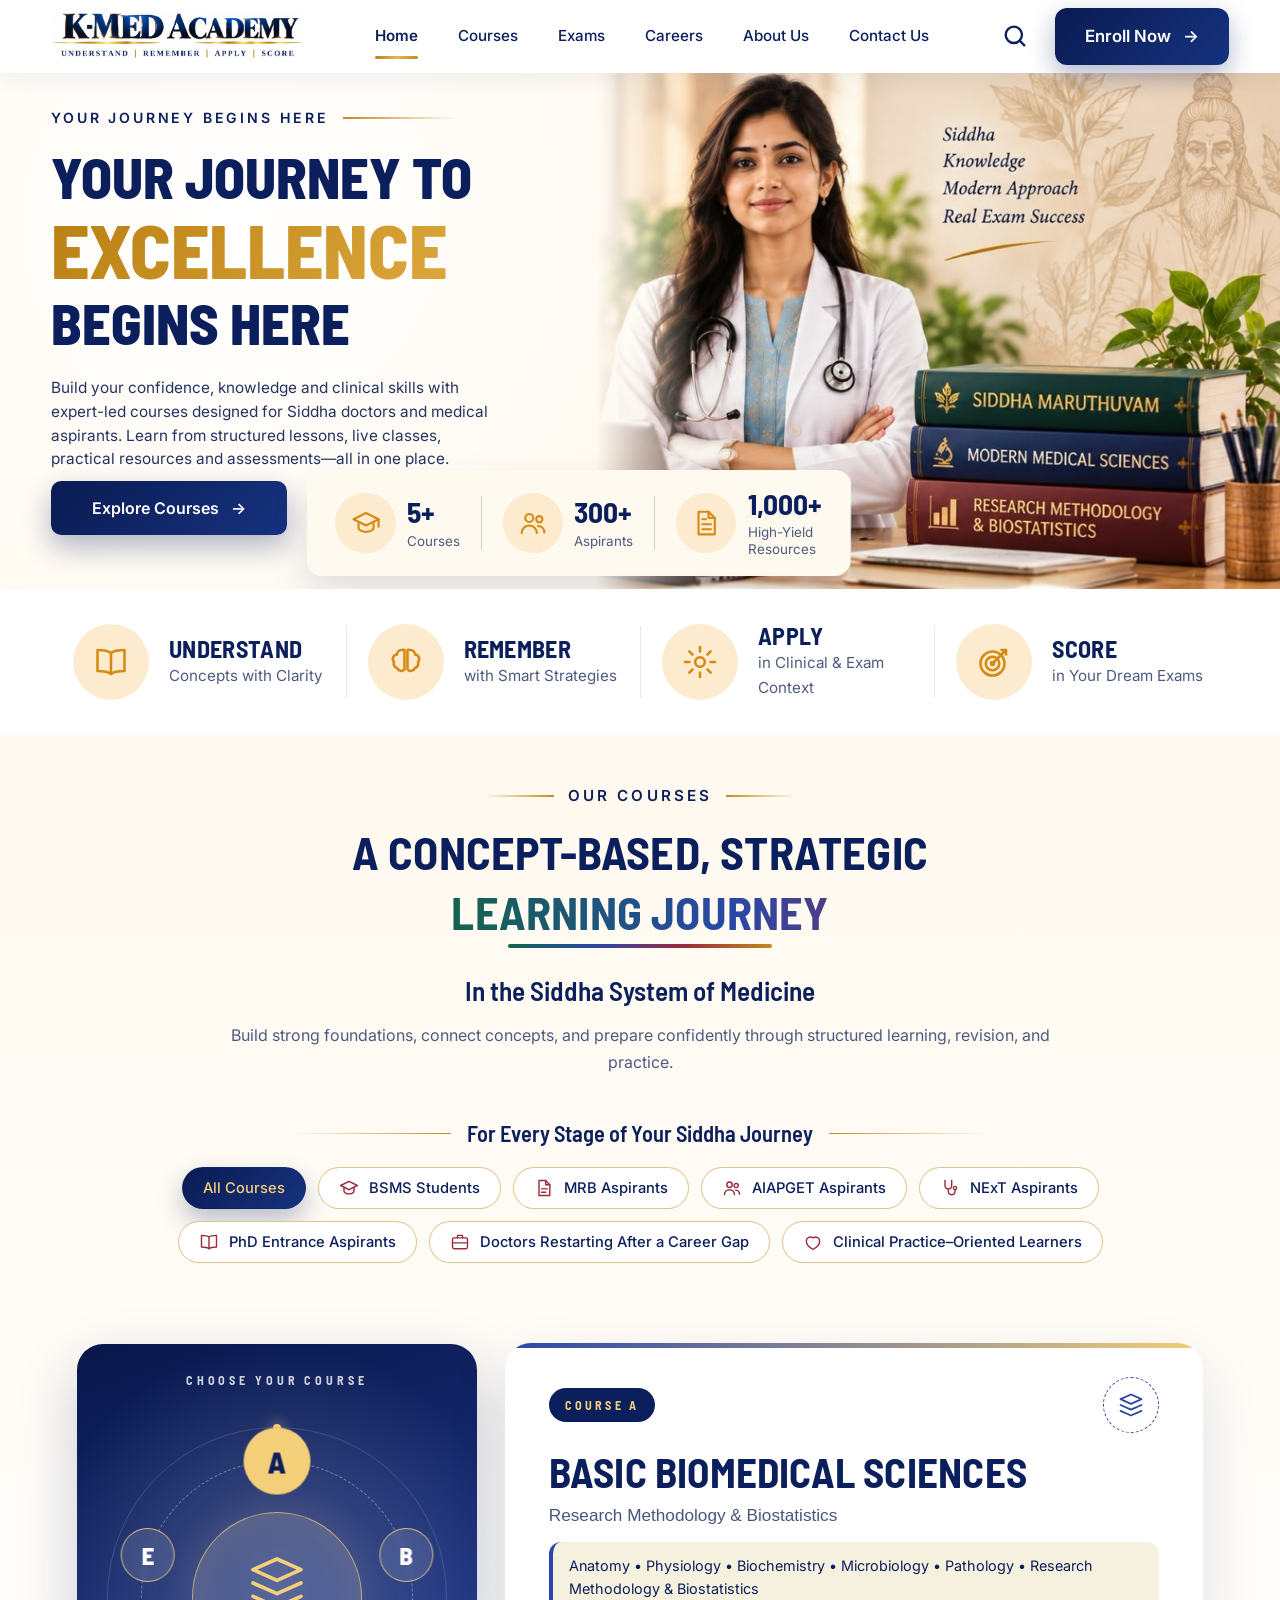
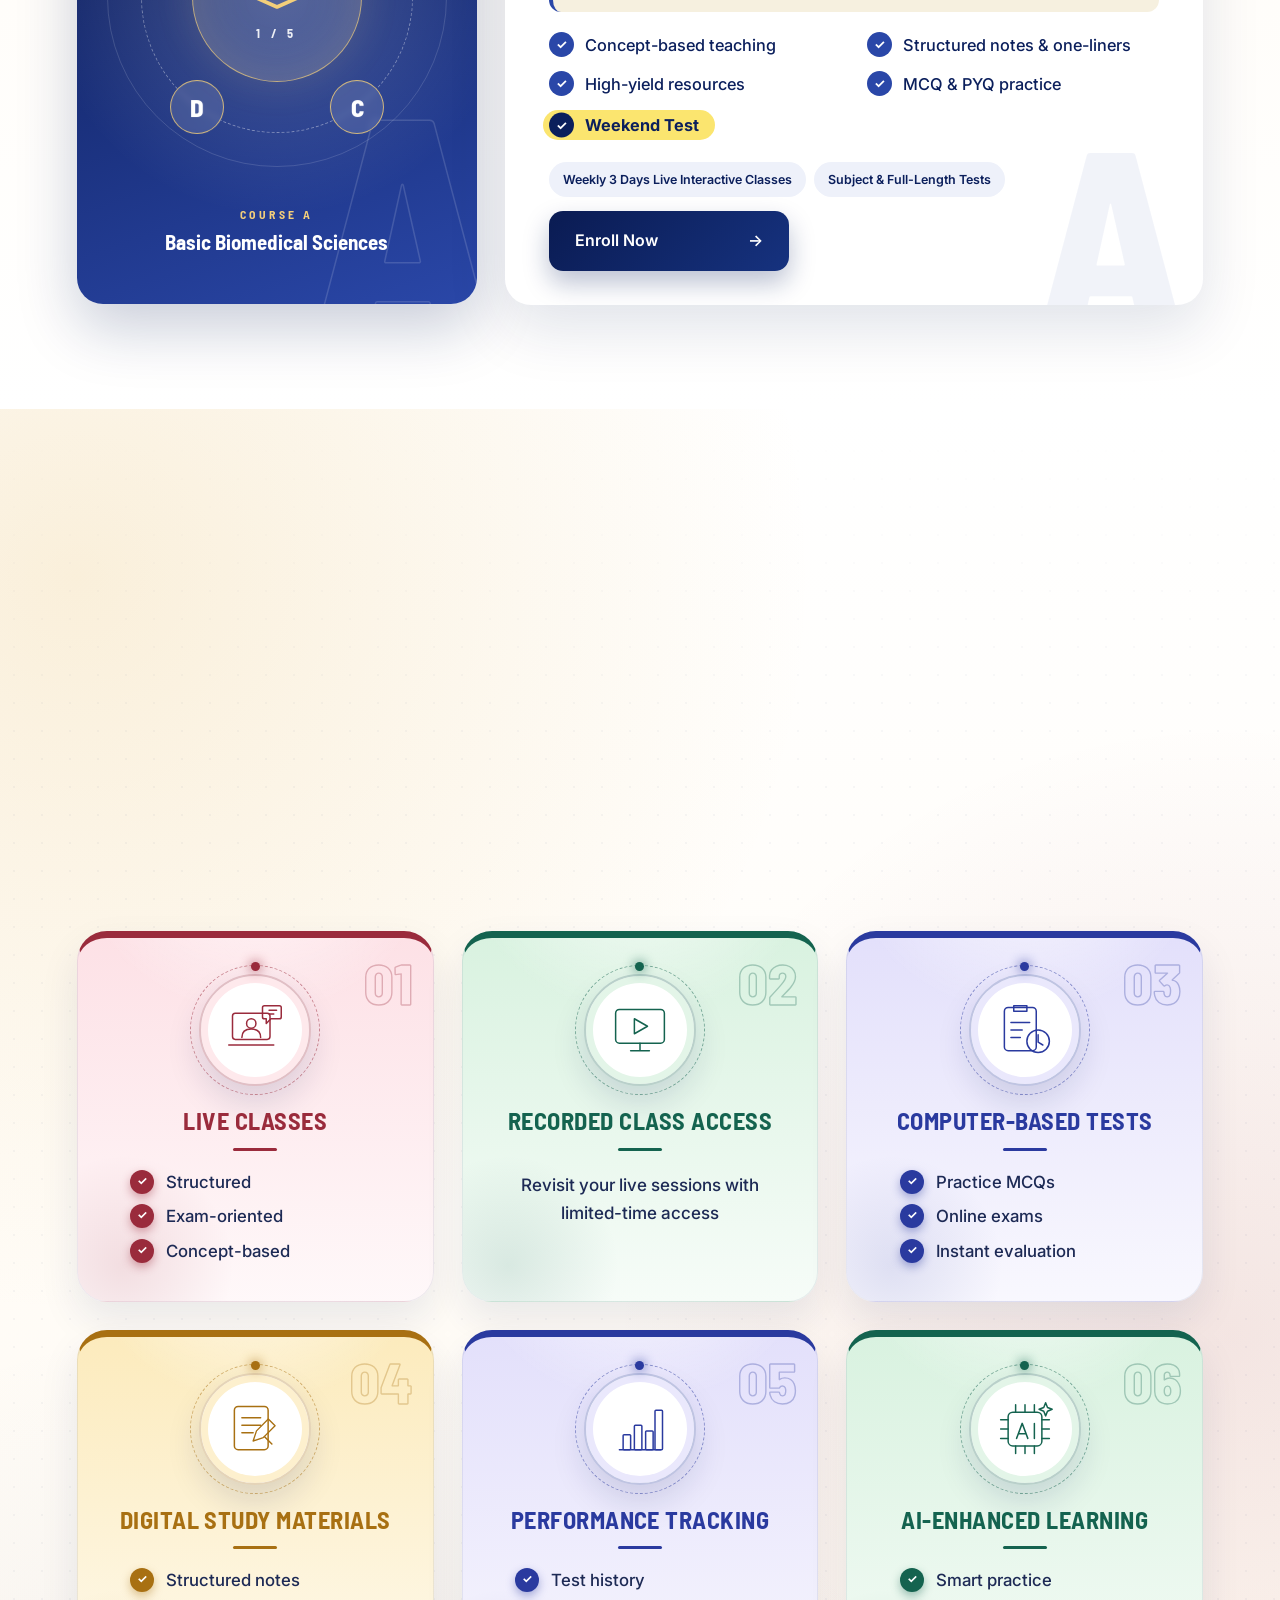
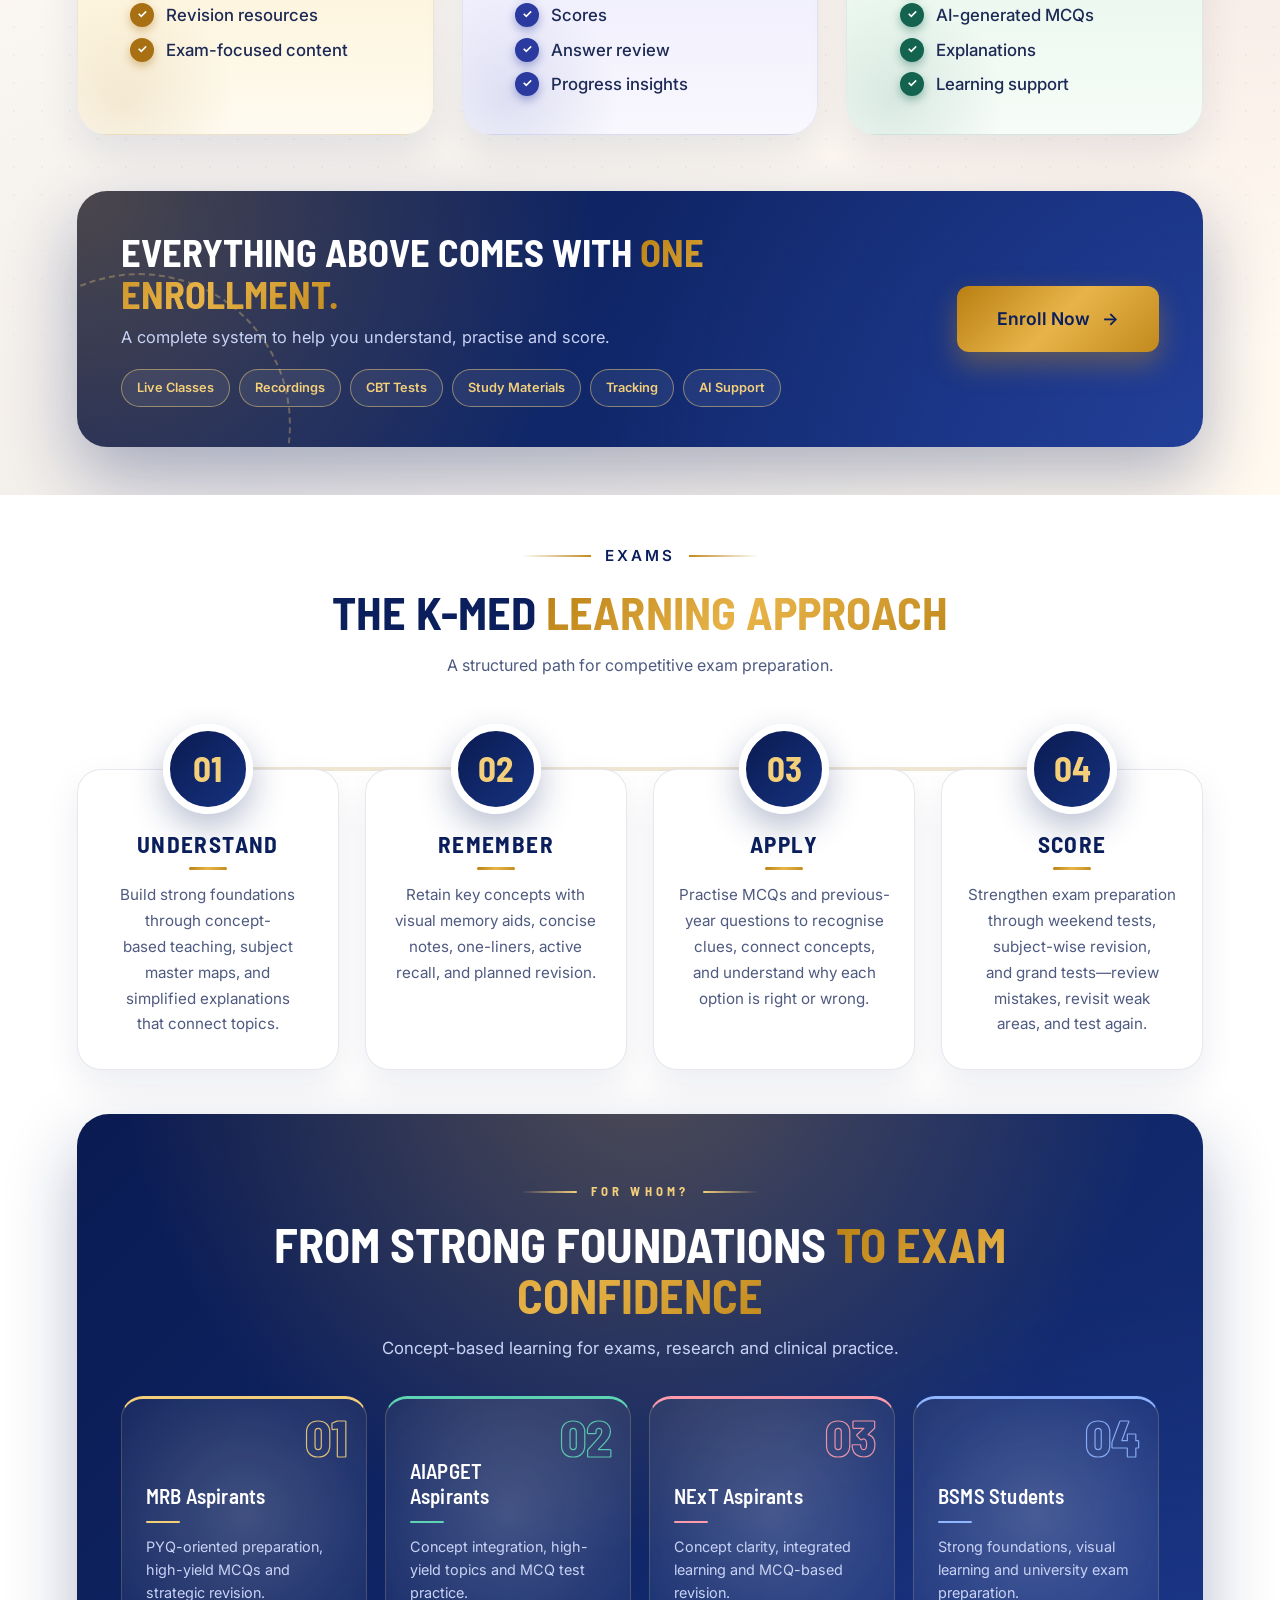
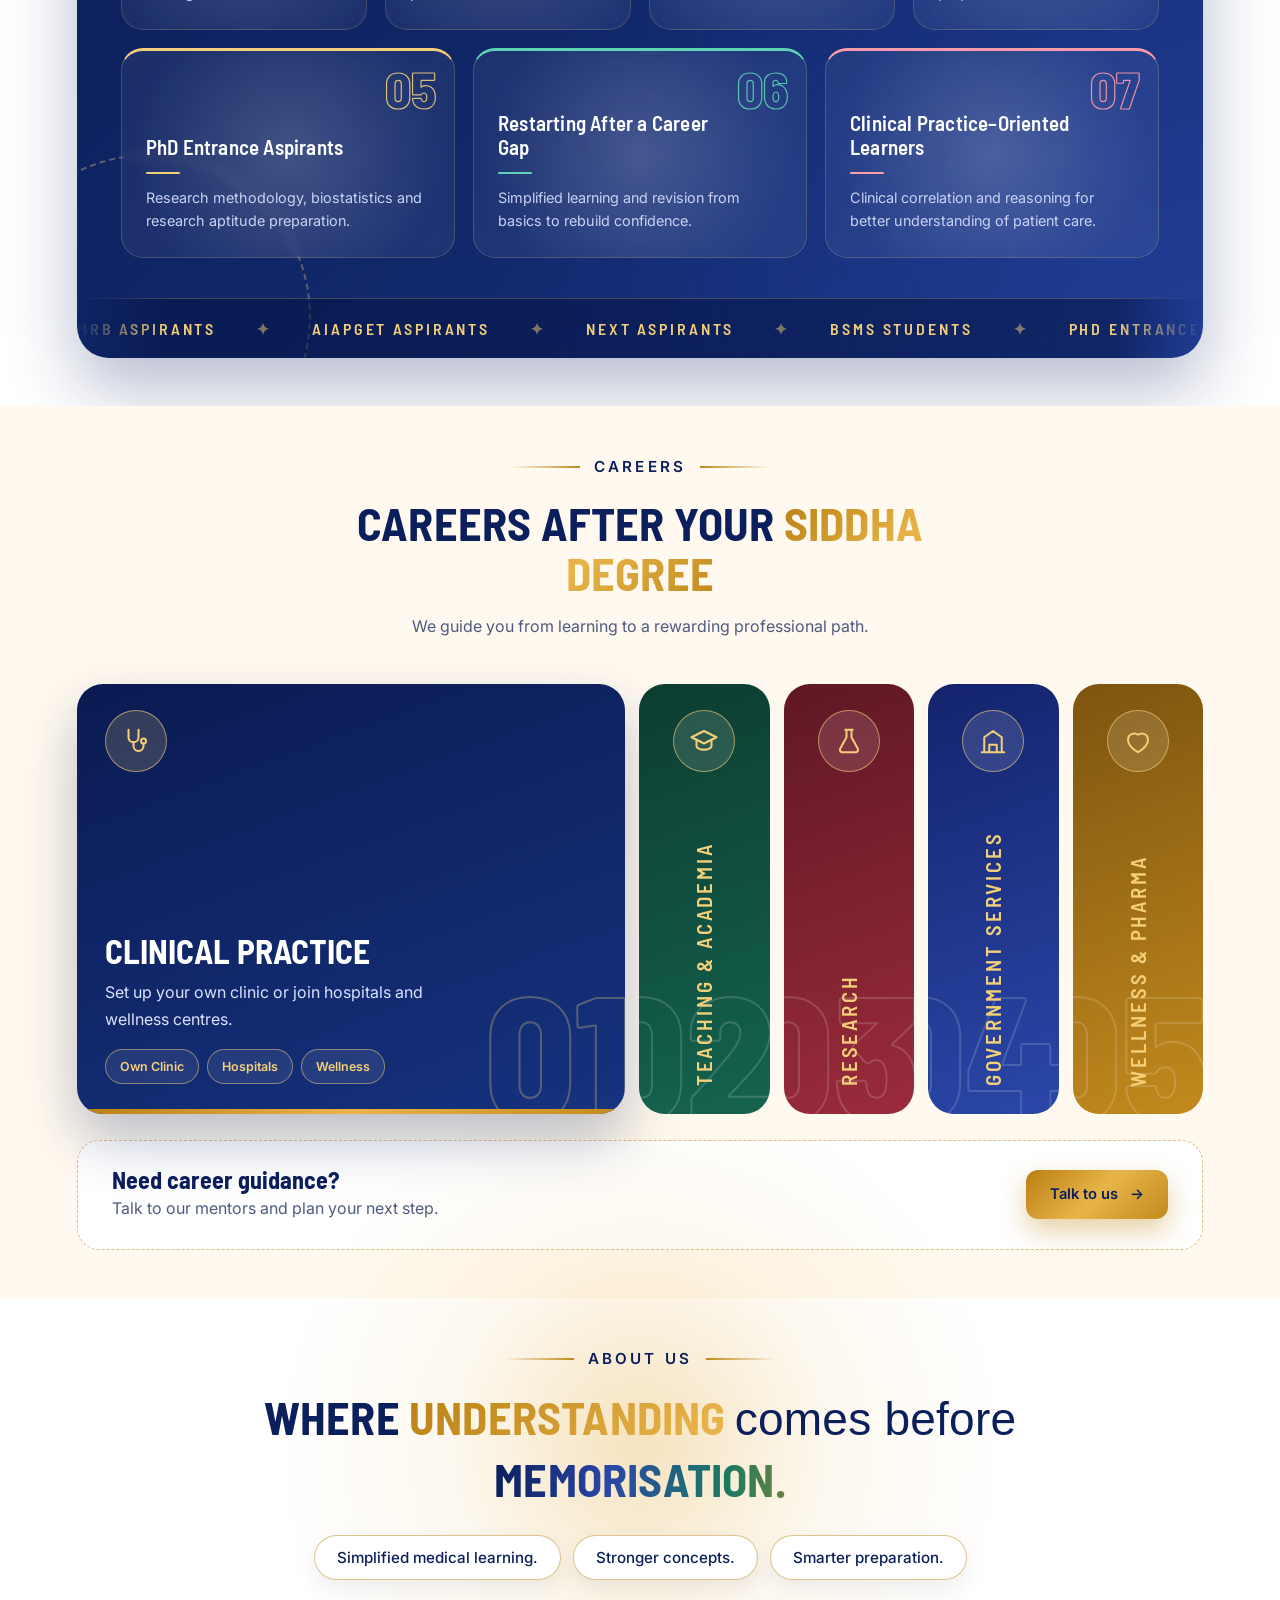
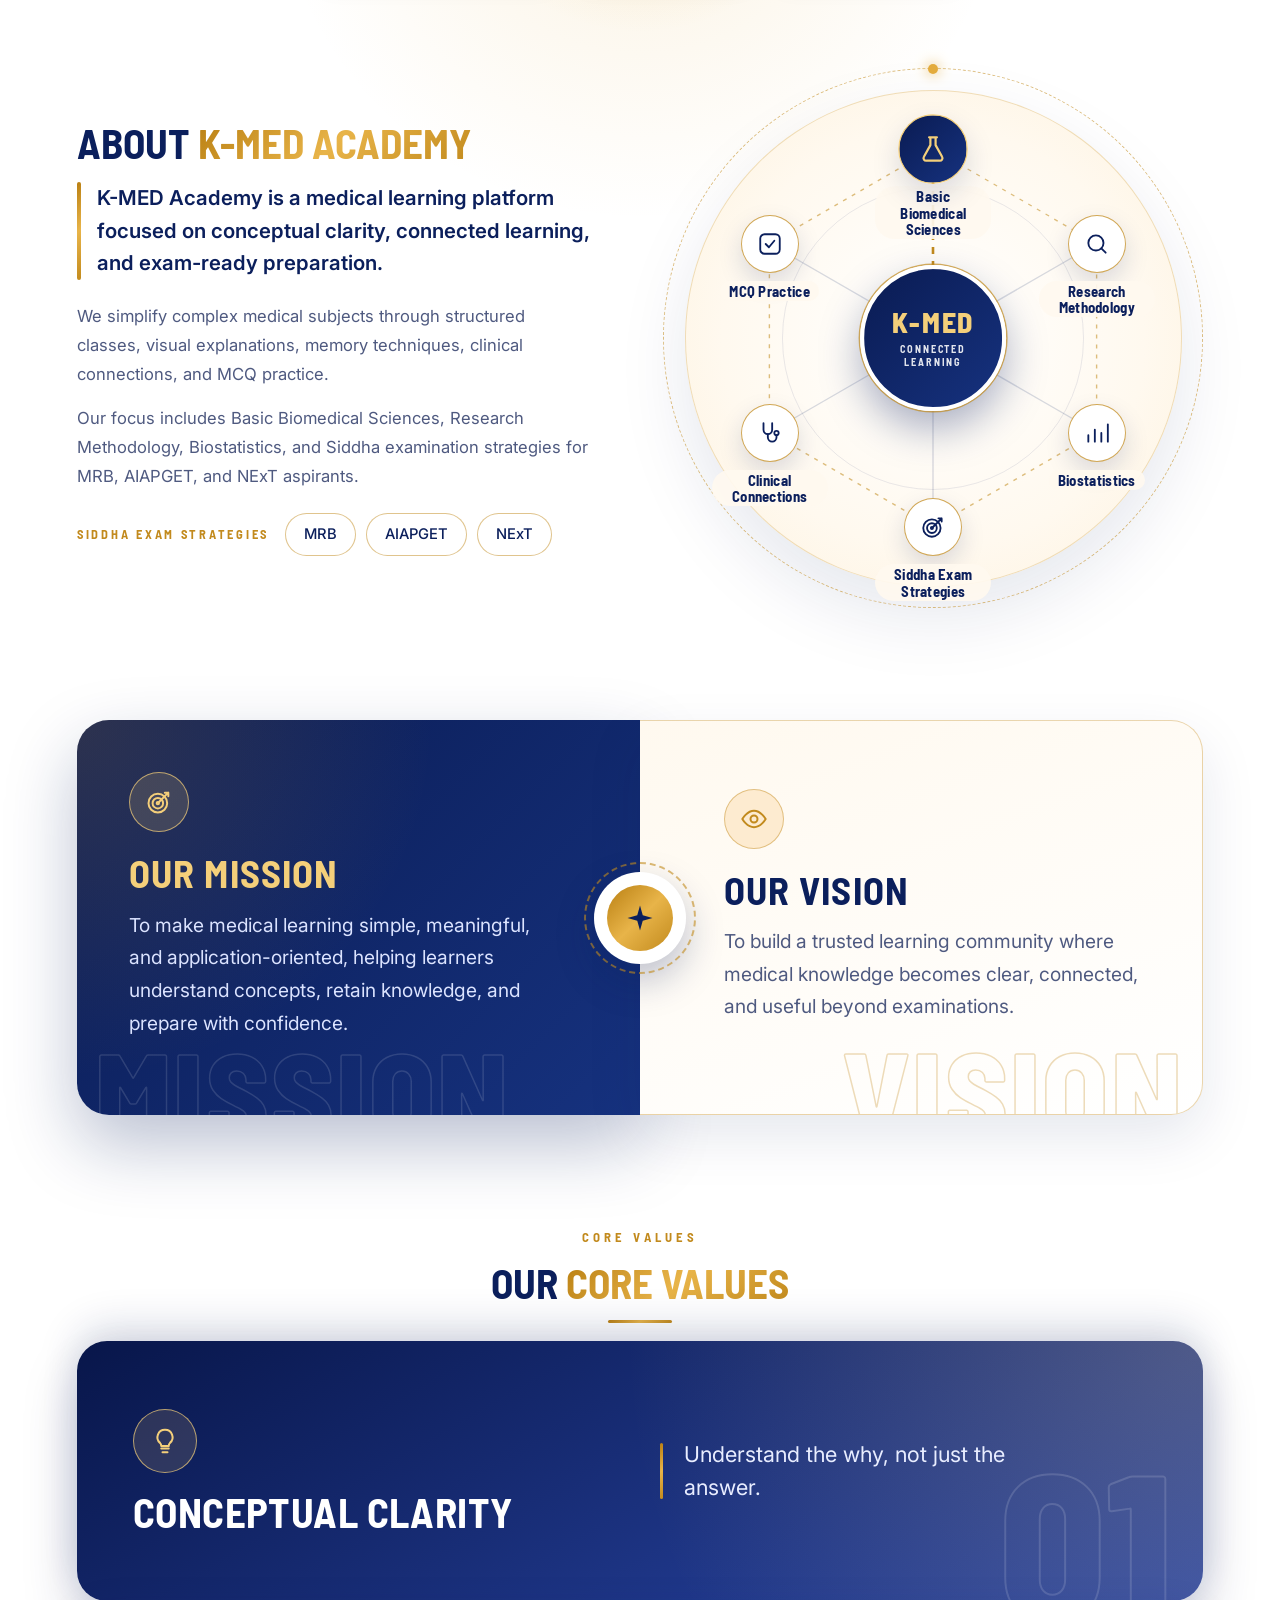
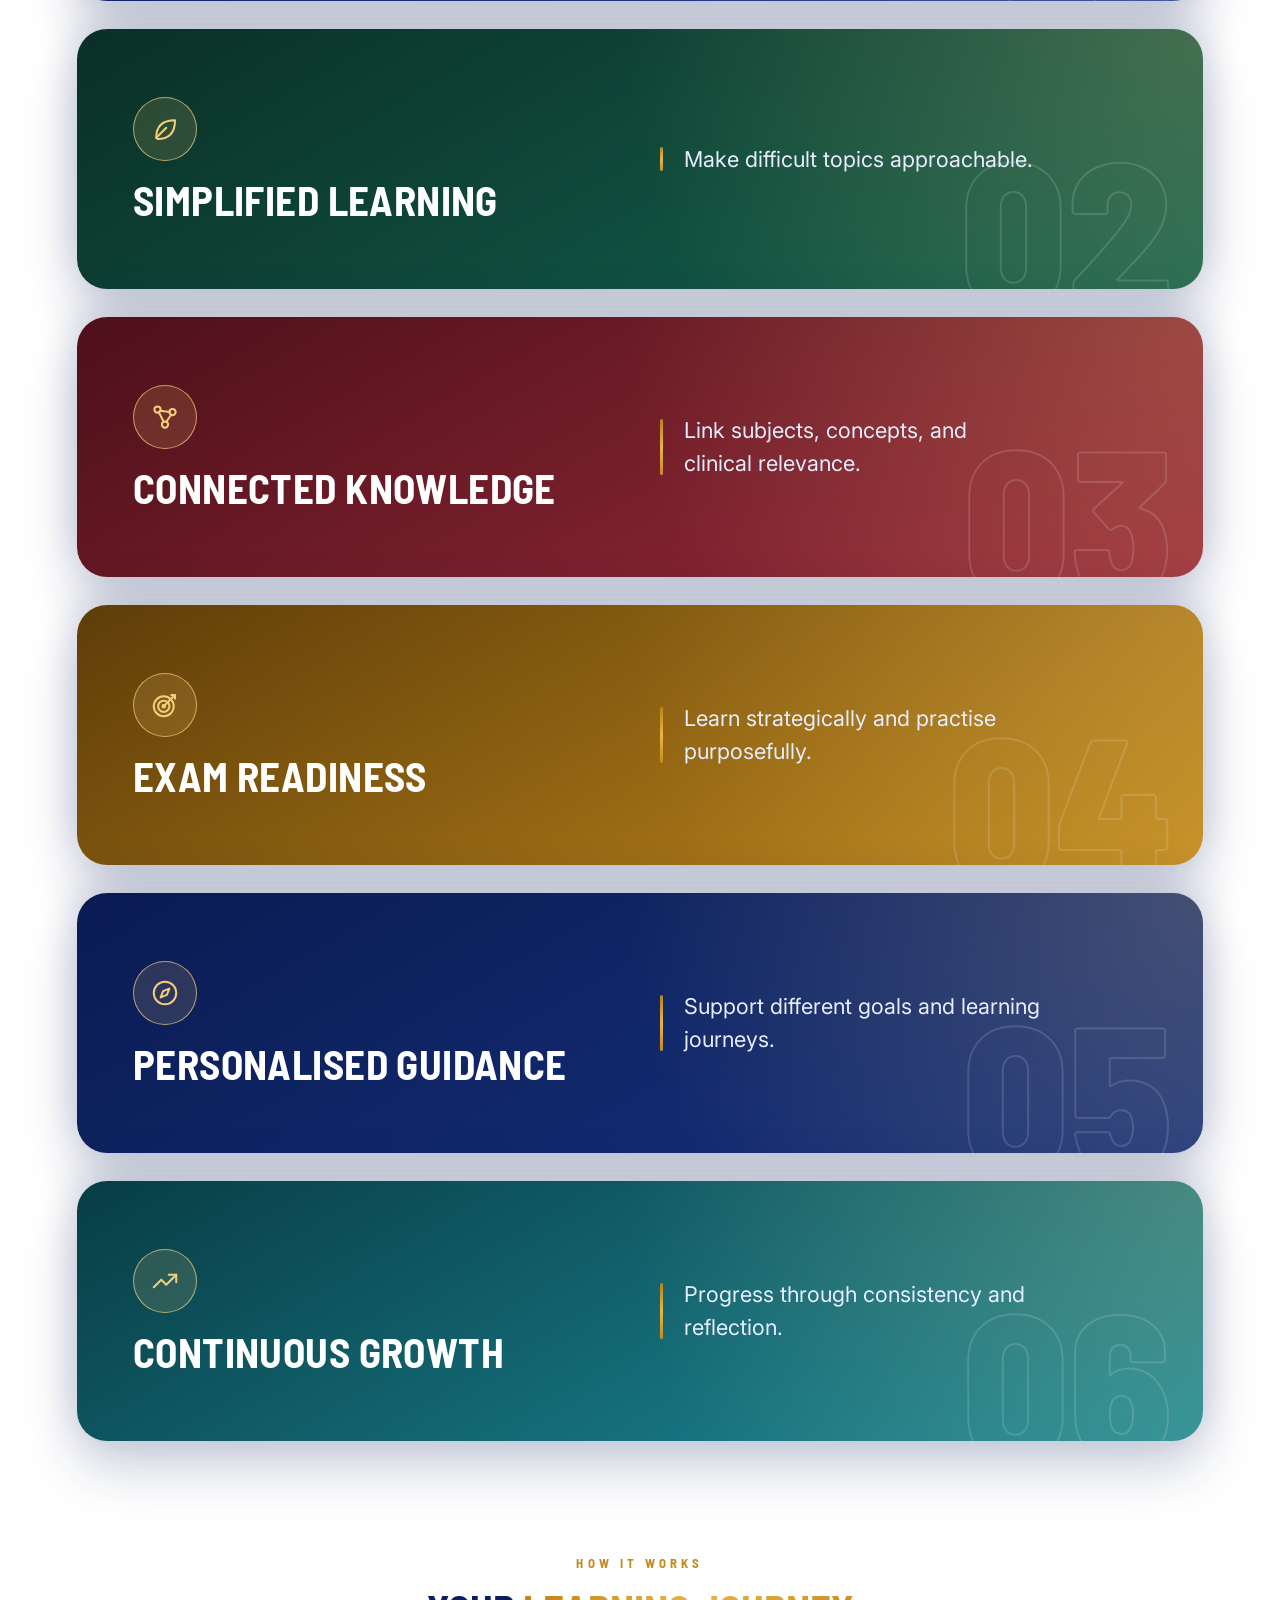
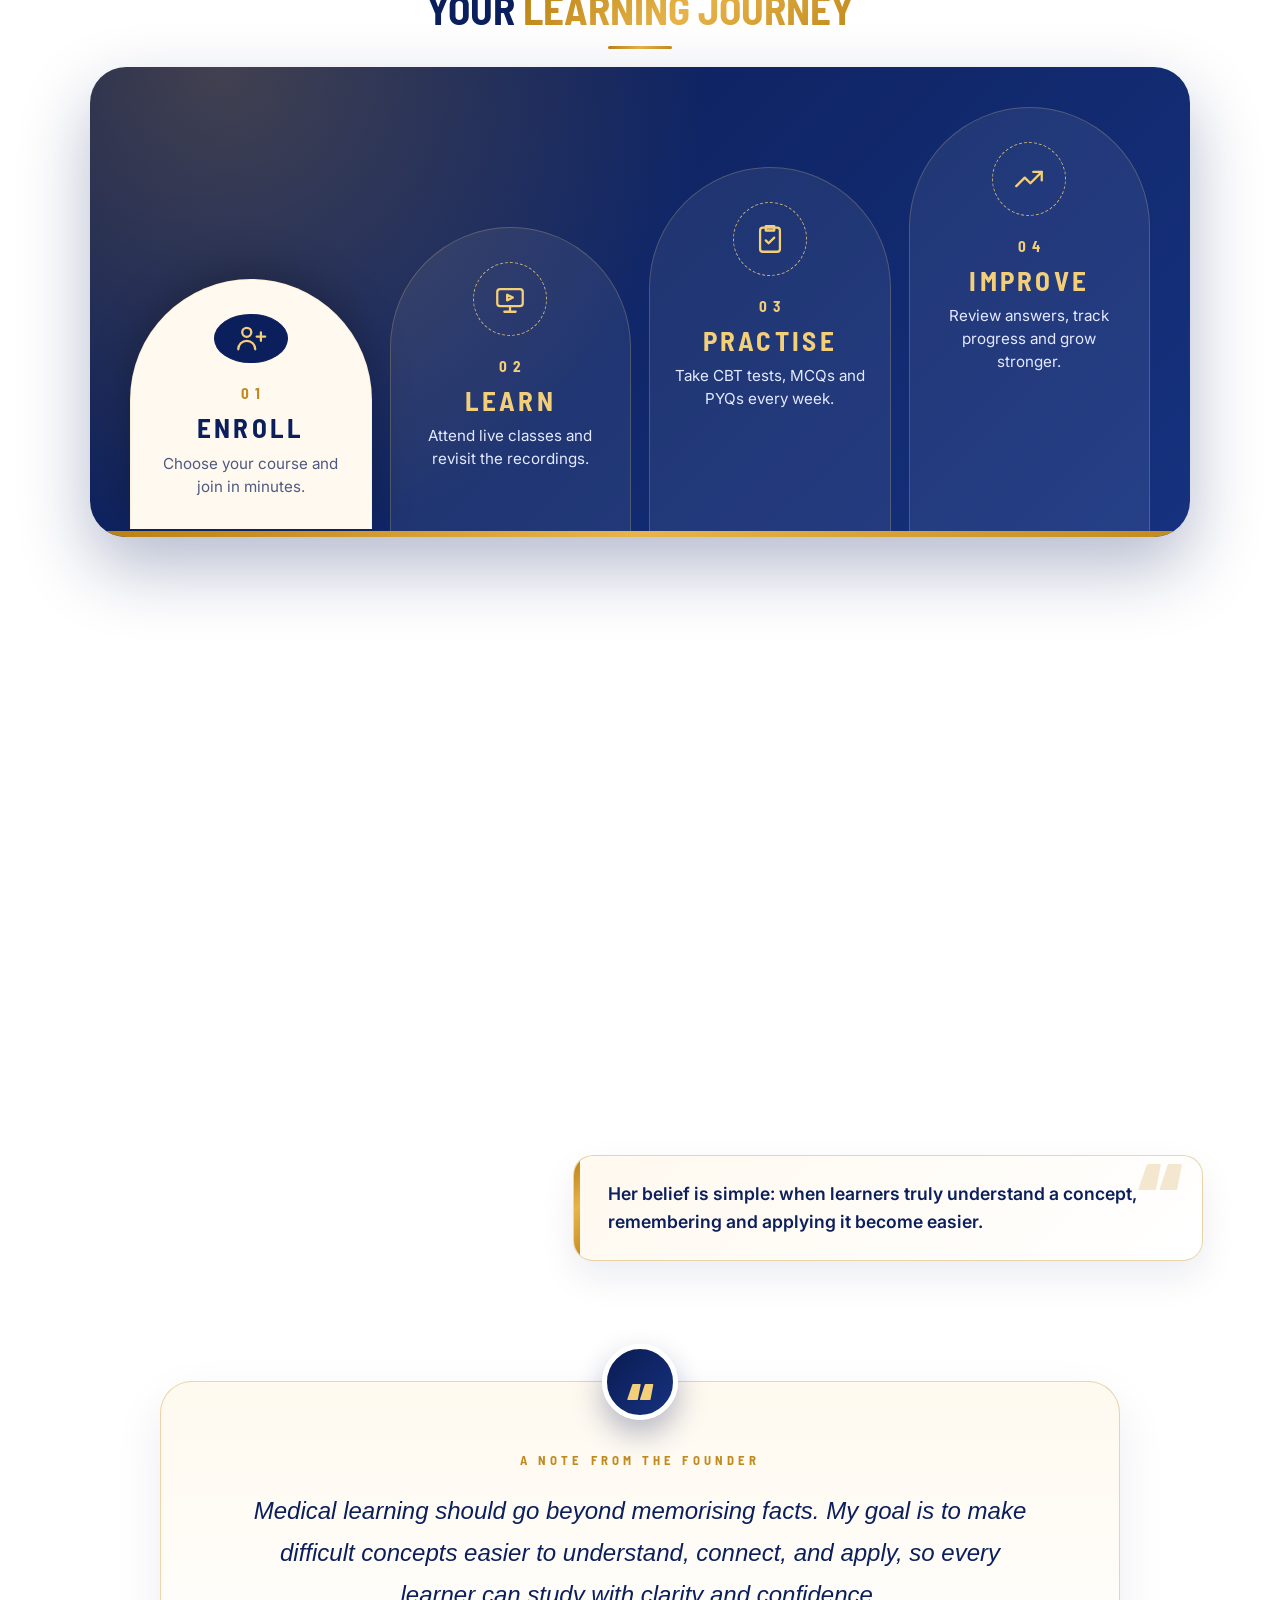
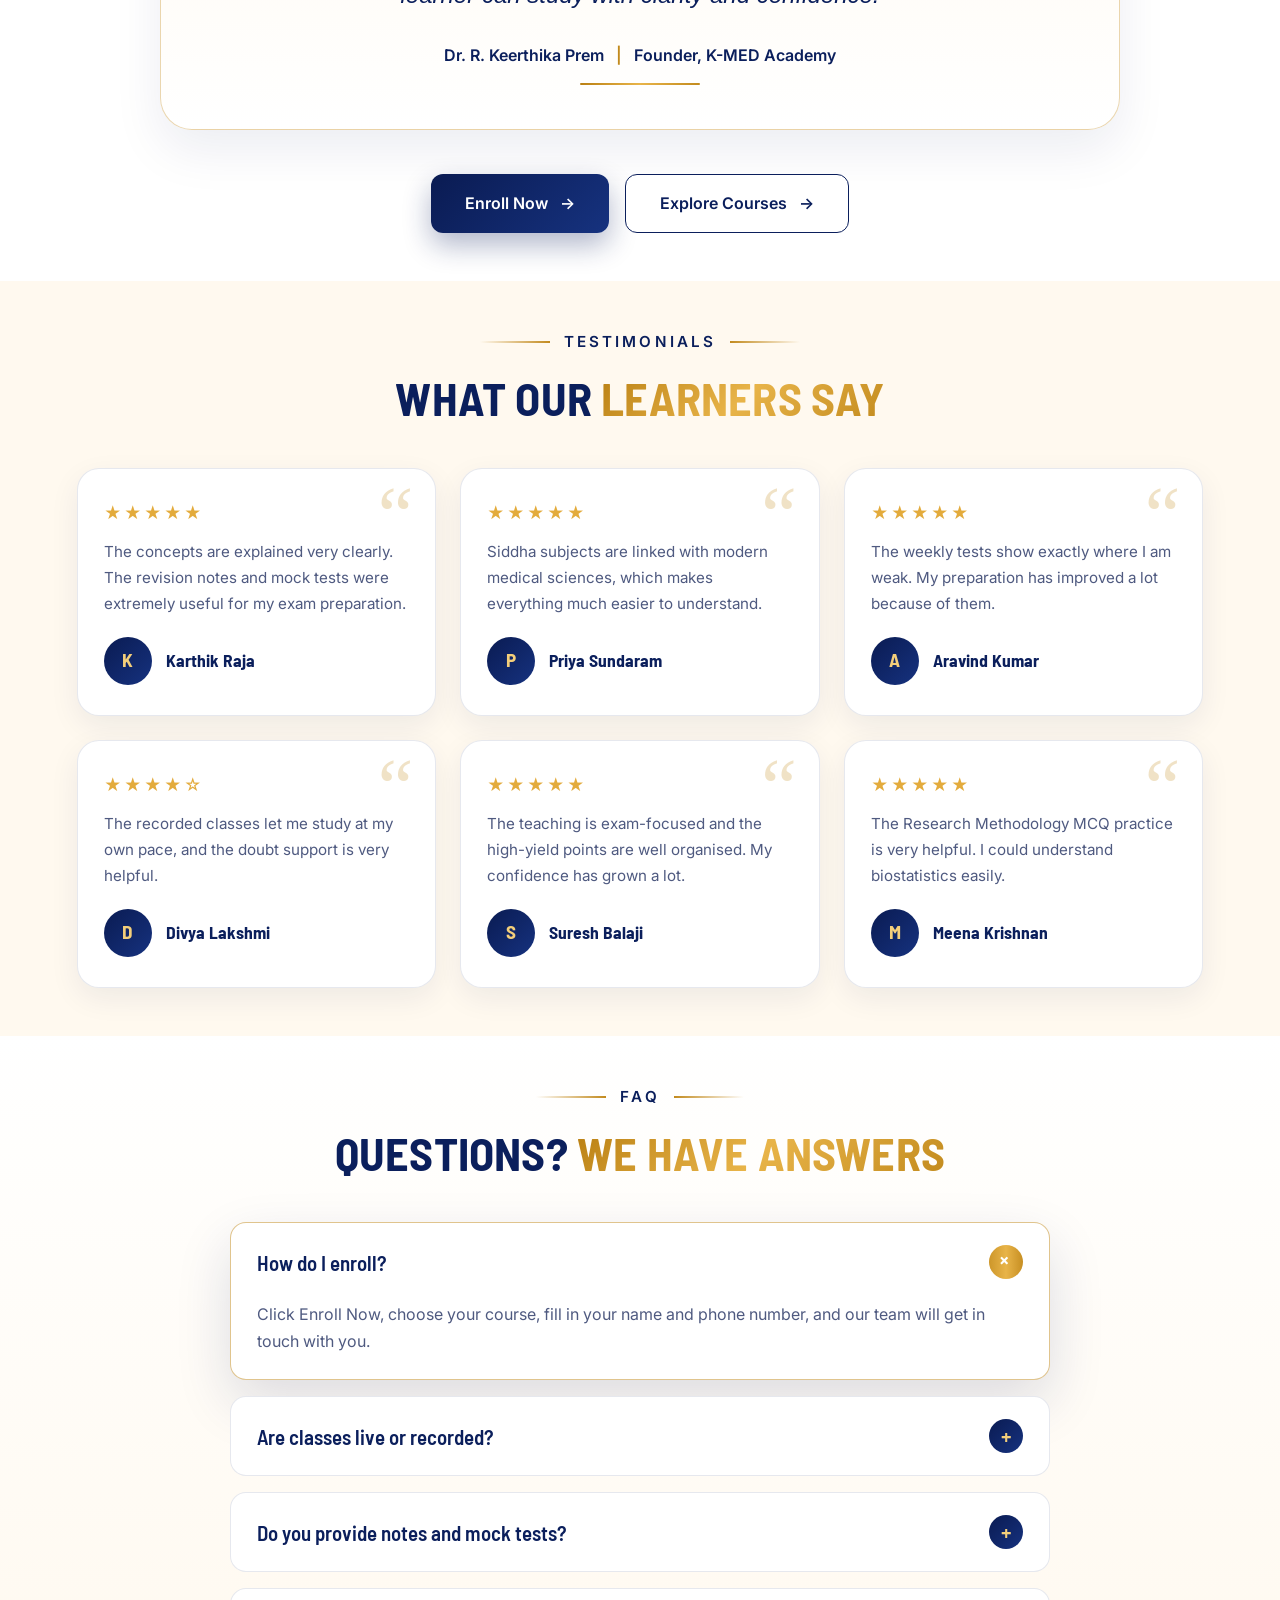
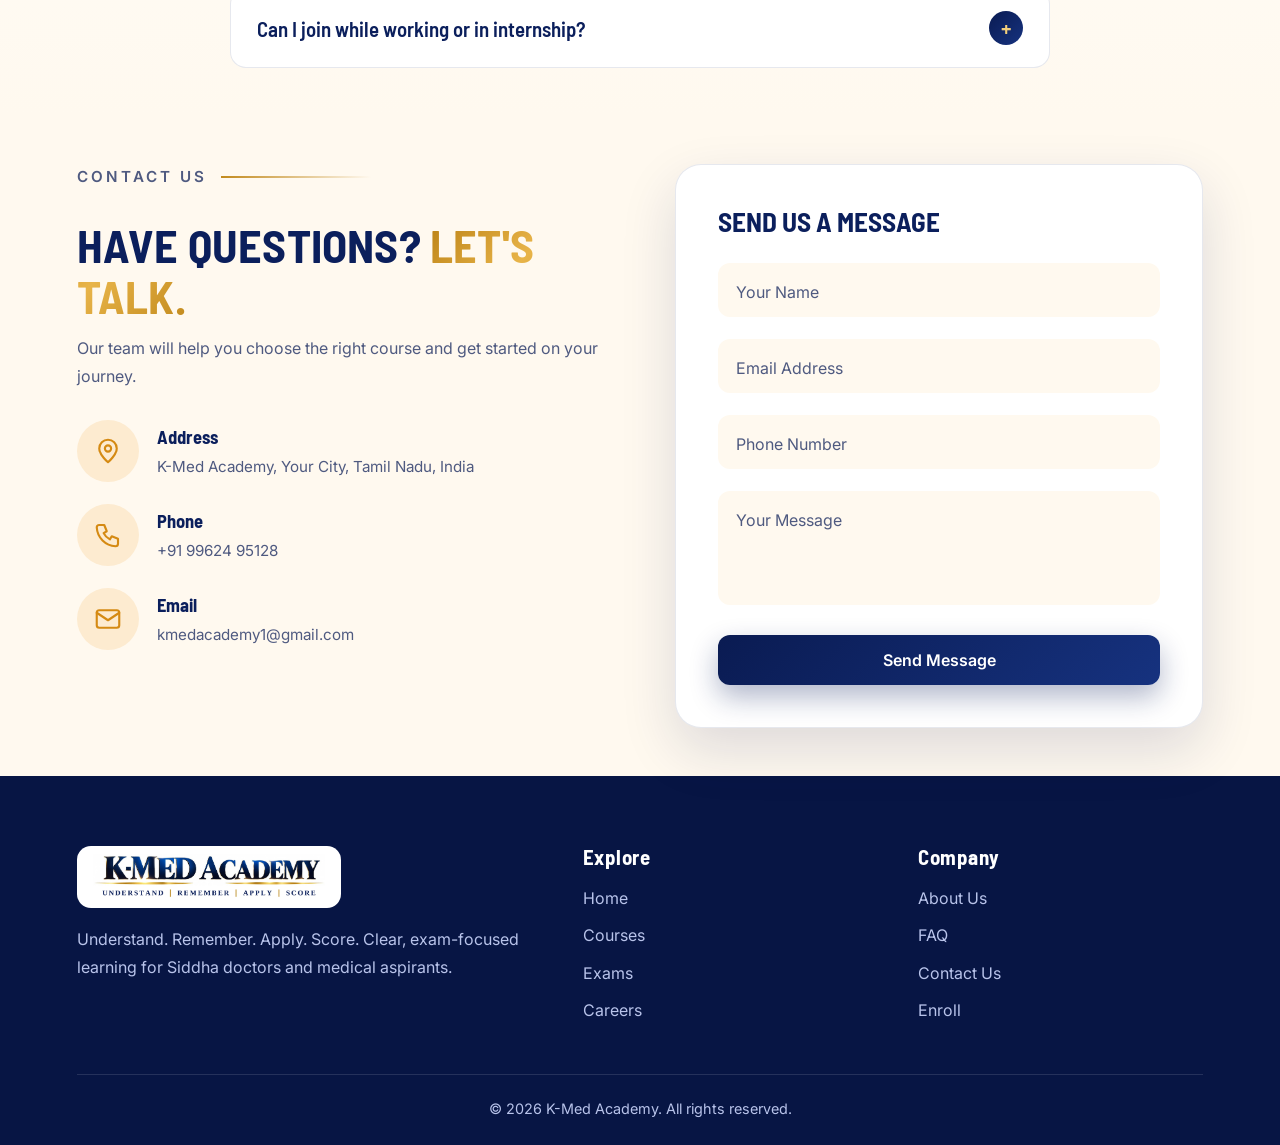
==== commit 1e6d9c1e: "third commit" ====
--- a/index.html
+++ b/index.html
@@ -25,6 +25,16 @@
   .nav .logo img,.nav.scrolled .logo img{height:42px!important}
   body{padding-top:62px!important}
 }
+
+/* AUDIENCE FILTER PILLS */
+.aud-tags .aud-tag{font-family:inherit;cursor:pointer;-webkit-appearance:none;appearance:none}
+.aud-tags .aud-tag:hover{transform:translateY(-3px)}
+.aud-tags .aud-tag.active{background:var(--navy-grad);color:#f4cf7a;border-color:transparent;box-shadow:0 12px 26px rgba(11,31,92,.28)}
+.aud-tags .aud-tag.active svg{stroke:#f4cf7a}
+.aud-tags .aud-tag:focus-visible{outline:3px solid var(--gold);outline-offset:3px}
+.aud-note{min-height:1.4em;margin:16px 0 0;font-size:.9rem;font-weight:600;color:var(--muted)}
+.cw-node.hide{visibility:hidden!important;opacity:0!important;pointer-events:none!important;transition:opacity .3s}
+.cw-node.match .cw-dot{border-color:#f4cf7a;box-shadow:0 0 0 4px rgba(244,207,122,.28)}
 </style>
 </head>
 <body>
@@ -96,17 +106,20 @@
     <p class="reveal d2">Build strong foundations, connect concepts, and prepare confidently through structured learning, revision, and practice.</p>
   </div>
 
+  <!-- AUDIENCE FILTER (click a pill -> course dial filters) -->
   <div class="aud reveal d2">
     <h3 class="aud-title"><span></span> For Every Stage of Your Siddha Journey <span></span></h3>
-    <div class="aud-tags">
-      <span class="aud-tag"><svg viewBox="0 0 24 24"><path d="M2 9l10-5 10 5-10 5z"/><path d="M6 11.5V16c0 1.5 2.7 3 6 3s6-1.5 6-3v-4.5"/></svg>BSMS Students</span>
-      <span class="aud-tag"><svg viewBox="0 0 24 24"><path d="M6 3h8l5 5v13H6z"/><path d="M14 3v5h5M9 13h7M9 17h5"/></svg>MRB Aspirants</span>
-      <span class="aud-tag"><svg viewBox="0 0 24 24"><circle cx="9" cy="8" r="3.2"/><circle cx="17" cy="9" r="2.5"/><path d="M3 20c0-3.5 2.7-6 6-6s6 2.5 6 6"/><path d="M16 14.5c3 0 5 2 5 5"/></svg>AIAPGET Aspirants</span>
-      <span class="aud-tag"><svg viewBox="0 0 24 24"><path d="M6 3v6a4 4 0 008 0V3"/><path d="M10 13v3a4 4 0 008 0v-2"/><circle cx="18" cy="12" r="2"/></svg>NExT Aspirants</span>
-      <span class="aud-tag"><svg viewBox="0 0 24 24"><path d="M12 6c-2-1.5-5-2-9-2v14c4 0 7 .5 9 2 2-1.5 5-2 9-2V4c-4 0-7 .5-9 2z"/><path d="M12 6v14"/></svg>PhD Entrance Aspirants</span>
-      <span class="aud-tag"><svg viewBox="0 0 24 24"><rect x="3" y="7" width="18" height="13" rx="2"/><path d="M9 7V4h6v3M3 13h18"/></svg>Doctors Restarting After a Career Gap</span>
-      <span class="aud-tag"><svg viewBox="0 0 24 24"><path d="M12 21c-5-3-8-6-8-10a5 5 0 018-4 5 5 0 018 4c0 4-3 7-8 10z"/></svg>Clinical Practice&ndash;Oriented Learners</span>
-    </div>
+    <div class="aud-tags" id="audFilter" role="group" aria-label="Filter courses by audience">
+      <button type="button" class="aud-tag aud-all active" data-courses="A,B,C,D,E">All Courses</button>
+      <button type="button" class="aud-tag" data-courses="A,B,C"><svg viewBox="0 0 24 24"><path d="M2 9l10-5 10 5-10 5z"/><path d="M6 11.5V16c0 1.5 2.7 3 6 3s6-1.5 6-3v-4.5"/></svg>BSMS Students</button>
+      <button type="button" class="aud-tag" data-courses="A,B,C,D"><svg viewBox="0 0 24 24"><path d="M6 3h8l5 5v13H6z"/><path d="M14 3v5h5M9 13h7M9 17h5"/></svg>MRB Aspirants</button>
+      <button type="button" class="aud-tag" data-courses="A,C,D"><svg viewBox="0 0 24 24"><circle cx="9" cy="8" r="3.2"/><circle cx="17" cy="9" r="2.5"/><path d="M3 20c0-3.5 2.7-6 6-6s6 2.5 6 6"/><path d="M16 14.5c3 0 5 2 5 5"/></svg>AIAPGET Aspirants</button>
+      <button type="button" class="aud-tag" data-courses="A,D,E"><svg viewBox="0 0 24 24"><path d="M6 3v6a4 4 0 008 0V3"/><path d="M10 13v3a4 4 0 008 0v-2"/><circle cx="18" cy="12" r="2"/></svg>NExT Aspirants</button>
+      <button type="button" class="aud-tag" data-courses="A,D"><svg viewBox="0 0 24 24"><path d="M12 6c-2-1.5-5-2-9-2v14c4 0 7 .5 9 2 2-1.5 5-2 9-2V4c-4 0-7 .5-9 2z"/><path d="M12 6v14"/></svg>PhD Entrance Aspirants</button>
+      <button type="button" class="aud-tag" data-courses="A,B,C"><svg viewBox="0 0 24 24"><rect x="3" y="7" width="18" height="13" rx="2"/><path d="M9 7V4h6v3M3 13h18"/></svg>Doctors Restarting After a Career Gap</button>
+      <button type="button" class="aud-tag" data-courses="C,E"><svg viewBox="0 0 24 24"><path d="M12 21c-5-3-8-6-8-10a5 5 0 018-4 5 5 0 018 4c0 4-3 7-8 10z"/></svg>Clinical Practice&ndash;Oriented Learners</button>
+    </div>
+    <p class="aud-note" id="audNote" aria-live="polite"></p>
   </div>
 
   <!-- icon sprite (hidden) -->
@@ -244,6 +257,91 @@
   </div>
 
   <p class="crs-foot reveal">UNDERSTAND &bull; REMEMBER &bull; APPLY &bull; SCORE</p>
+</section>
+
+<!-- LEARNING ECOSYSTEM (what you get with one enrollment) -->
+<section class="eco" id="ecosystem">
+  <div class="eco-wrap">
+    <p class="eco-tag reveal">Your Structured Learning Journey Starts Here.</p>
+
+    <div class="eco-banner reveal d1">
+      <h2>One Enrollment.<em>An Entire Learning Ecosystem.</em></h2>
+      <p>Not simply a class &mdash; a complete system to help you understand, practice and score.</p>
+    </div>
+
+    <div class="eco-grid">
+
+      <article class="eco-card pink reveal">
+        <span class="eco-ic"><svg viewBox="0 0 64 64"><rect x="8" y="14" width="40" height="28" rx="3"/><path d="M4 48h48"/><circle cx="28" cy="25" r="5"/><path d="M18 40c0-6 4-9 10-9s10 3 10 9"/><path d="M42 6h16a2 2 0 012 2v10a2 2 0 01-2 2h-9l-5 5v-5h-2a2 2 0 01-2-2V8a2 2 0 012-2z"/><path d="M47 11h8M47 15h5"/></svg></span>
+        <h3>Live Classes</h3>
+        <ul>
+          <li>Structured</li>
+          <li>Exam-oriented</li>
+          <li>Concept-based</li>
+        </ul>
+      </article>
+
+      <article class="eco-card green reveal d1">
+        <span class="eco-ic"><svg viewBox="0 0 64 64"><rect x="6" y="10" width="52" height="36" rx="4"/><path d="M26 20v16l14-8z"/><path d="M22 54h20M32 46v8"/></svg></span>
+        <h3>Recorded Class Access</h3>
+        <p>Revisit your live sessions with limited-time access</p>
+      </article>
+
+      <article class="eco-card lav reveal d2">
+        <span class="eco-ic"><svg viewBox="0 0 64 64"><rect x="10" y="8" width="34" height="46" rx="4"/><path d="M20 6h14v6H20z"/><path d="M17 24h20M17 32h12M17 40h10"/><circle cx="46" cy="44" r="12"/><path d="M46 37v8l5 3"/></svg></span>
+        <h3>Computer-Based Tests</h3>
+        <ul>
+          <li>Practice MCQs</li>
+          <li>Online exams</li>
+          <li>Instant evaluation</li>
+        </ul>
+      </article>
+
+      <article class="eco-card cream reveal">
+        <span class="eco-ic"><svg viewBox="0 0 64 64"><rect x="10" y="8" width="36" height="46" rx="4"/><path d="M18 20h20M18 28h20M18 36h12"/><path d="M40 52l4-12 14-14 8 8-14 14z" transform="translate(-6 -2) scale(.9)"/><path d="M42 40l8 8"/></svg></span>
+        <h3>Digital Study Materials</h3>
+        <ul>
+          <li>Structured notes</li>
+          <li>Revision resources</li>
+          <li>Exam-focused content</li>
+        </ul>
+      </article>
+
+      <article class="eco-card lav reveal d1">
+        <span class="eco-ic"><svg viewBox="0 0 64 64"><path d="M10 54h44"/><rect x="14" y="38" width="8" height="16" rx="1"/><rect x="26" y="28" width="8" height="26" rx="1"/><rect x="38" y="34" width="8" height="20" rx="1"/><rect x="48" y="12" width="8" height="42" rx="1"/></svg></span>
+        <h3>Performance Tracking</h3>
+        <ul>
+          <li>Test history</li>
+          <li>Scores</li>
+          <li>Answer review</li>
+          <li>Progress insights</li>
+        </ul>
+      </article>
+
+      <article class="eco-card green reveal d2">
+        <span class="eco-ic"><svg viewBox="0 0 64 64"><rect x="14" y="14" width="36" height="36" rx="5"/><path d="M22 14V6M32 14V6M42 14V6M22 58v-8M32 58v-8M42 58v-8M14 22H6M14 32H6M14 42H6M58 22h-8M58 32h-8M58 42h-8"/><path d="M23 42l6-16 6 16M25 37h8M42 26v16"/><path d="M54 4l2 5 5 2-5 2-2 5-2-5-5-2 5-2z"/></svg></span>
+        <h3>AI-Enhanced Learning</h3>
+        <ul>
+          <li>Smart practice</li>
+          <li>AI-generated MCQs</li>
+          <li>Explanations</li>
+          <li>Learning support</li>
+        </ul>
+      </article>
+
+    </div>
+
+    <div class="eco-cta reveal">
+      <div class="eco-cta-text">
+        <h3>Everything above comes with <em>one enrollment.</em></h3>
+        <p>A complete system to help you understand, practise and score.</p>
+        <div class="eco-cta-chips">
+          <span>Live Classes</span><span>Recordings</span><span>CBT Tests</span><span>Study Materials</span><span>Tracking</span><span>AI Support</span>
+        </div>
+      </div>
+      <a href="enroll.html" class="btn gold eco-cta-btn">Enroll Now <i>&rarr;</i></a>
+    </div>
+  </div>
 </section>
 
 <!-- EXAMS / LEARNING APPROACH -->
@@ -437,33 +535,41 @@
       </ol>
     </div>
 
-    <!-- ========== 5. LEARNING PHILOSOPHY (staircase of arches) ========== -->
+    <!-- ========== 5. LEARNING JOURNEY (arch steps) ========== -->
     <div class="kab-blk">
-      <div class="kab-phil" id="kabPhil" data-go>
-        <div class="kab-head">
-          <p class="kab-k light">LEARNING PHILOSOPHY</p>
-          <h3 class="kab-h">The K-MED <em>Learning Philosophy</em></h3>
-        </div>
-
-        <ol class="kab-stairs">
-          <li class="kab-st on" style="--i:0" tabindex="0">
-            <span class="ic"><svg viewBox="0 0 24 24"><path d="M12 6c-2-1.5-5-2-9-2v14c4 0 7 .5 9 2 2-1.5 5-2 9-2V4c-4 0-7 .5-9 2z"/><path d="M12 6v14"/></svg></span>
-            <span class="no">01</span><h4>UNDERSTAND</h4><p>Build a strong conceptual foundation.</p>
-          </li>
-          <li class="kab-st" style="--i:1" tabindex="0">
-            <span class="ic"><svg viewBox="0 0 24 24"><path d="M9 4a3 3 0 00-3 3 3 3 0 00-2 5 3 3 0 002 4 3 3 0 005 1V4a3 3 0 00-2 0z"/><path d="M15 4a3 3 0 013 3 3 3 0 012 5 3 3 0 01-2 4 3 3 0 01-5 1V4a3 3 0 012 0z"/></svg></span>
-            <span class="no">02</span><h4>REMEMBER</h4><p>Retain with connections, visuals, and revision.</p>
-          </li>
-          <li class="kab-st" style="--i:2" tabindex="0">
-            <span class="ic"><svg viewBox="0 0 24 24"><circle cx="12" cy="12" r="3.2"/><path d="M12 2v3M12 19v3M2 12h3M19 12h3M4.9 4.9l2.1 2.1M17 17l2.1 2.1M4.9 19.1L7 17M17 7l2.1-2.1"/></svg></span>
-            <span class="no">03</span><h4>APPLY</h4><p>Use knowledge in clinical scenarios and MCQs.</p>
-          </li>
-          <li class="kab-st" style="--i:3" tabindex="0">
-            <span class="ic"><svg viewBox="0 0 24 24"><circle cx="11" cy="13" r="8"/><circle cx="11" cy="13" r="4.5"/><circle cx="11" cy="13" r="1"/><path d="M12 12l8-8M17 4h3v3"/></svg></span>
-            <span class="no">04</span><h4>SCORE</h4><p>Translate preparation into confident performance.</p>
-          </li>
-        </ol>
-        <div class="kab-rail" aria-hidden="true"><span></span></div>
+      <div class="kab-head reveal">
+        <p class="kab-k">HOW IT WORKS</p>
+        <h3 class="kab-h">Your <em>Learning Journey</em></h3>
+      </div>
+
+      <div class="jr reveal d1" id="jr">
+        <article class="jr-arch active" style="--h:250px" tabindex="0">
+          <span class="jr-ic"><svg viewBox="0 0 24 24"><circle cx="9" cy="8" r="3.2"/><path d="M3 20c0-3.5 2.7-6 6-6s6 2.5 6 6"/><path d="M19 8v6M16 11h6"/></svg></span>
+          <span class="jr-no">01</span>
+          <h4>ENROLL</h4>
+          <p>Choose your course and join in minutes.</p>
+        </article>
+
+        <article class="jr-arch" style="--h:310px" tabindex="0">
+          <span class="jr-ic"><svg viewBox="0 0 24 24"><rect x="3" y="5" width="18" height="12" rx="2"/><path d="M10 9v4l4-2z"/><path d="M8 21h8M12 17v4"/></svg></span>
+          <span class="jr-no">02</span>
+          <h4>LEARN</h4>
+          <p>Attend live classes and revisit the recordings.</p>
+        </article>
+
+        <article class="jr-arch" style="--h:370px" tabindex="0">
+          <span class="jr-ic"><svg viewBox="0 0 24 24"><rect x="5" y="4" width="14" height="17" rx="2"/><path d="M9 3h6v3H9z"/><path d="M9 13l2 2 4-4"/></svg></span>
+          <span class="jr-no">03</span>
+          <h4>PRACTISE</h4>
+          <p>Take CBT tests, MCQs and PYQs every week.</p>
+        </article>
+
+        <article class="jr-arch" style="--h:430px" tabindex="0">
+          <span class="jr-ic"><svg viewBox="0 0 24 24"><path d="M3 17l6-6 4 4 8-8"/><path d="M15 7h6v6"/></svg></span>
+          <span class="jr-no">04</span>
+          <h4>IMPROVE</h4>
+          <p>Review answers, track progress and grow stronger.</p>
+        </article>
       </div>
     </div>
 
@@ -477,16 +583,15 @@
             <img src="images/founder.jpg" alt="Dr. R. Keerthika Prem, Founder of K-MED Academy" loading="lazy" onerror="this.remove()">
           </div>
           <figcaption class="kab-badge"><b>Founder</b> &amp; Medical Educator</figcaption>
-          <div class="kab-float"><b>Former Assistant Professor</b>National Institute of Siddha</div>
         </figure>
 
         <div class="kab-bio">
           <p class="kab-k reveal">MEET THE MIND BEHIND K-MED ACADEMY</p>
           <h3 class="reveal d1">Dr. R. Keerthika Prem</h3>
           <p class="kab-cred reveal d1">BSMS, MD (Siddha)</p>
-          <p class="kab-role reveal d2">Founder &amp; Medical Educator, K-MED Academy<br>Former Assistant Professor, National Institute of Siddha</p>
-          <div class="kab-roles reveal d2"><span>Academician</span><span>Siddha Physician</span><span>Medical Educator</span><span>Research Scholar</span></div>
-          <p class="reveal d3">Dr. R. Keerthika Prem is an academician, Siddha physician, medical educator, and research scholar passionate about simplifying medical learning.</p>
+          <p class="kab-role reveal d2">Founder &amp; Medical Educator, K-MED Academy</p>
+          <div class="kab-roles reveal d2"><span>Academician</span><span>Siddha Physician</span><span>Medical Educator</span></div>
+          <p class="reveal d3">Dr. R. Keerthika Prem (Former Assistant Professor, National Institute of Siddha) is an academician, Siddha physician, and medical educator passionate about simplifying medical learning.</p>
           <p class="reveal d3">With teaching experience at the National Institute of Siddha and a background in Pura Maruthuvam, she brings together conceptual teaching, clinical relevance, and exam-oriented learning.</p>
           <p class="kab-belief reveal d4">Her belief is simple: when learners truly understand a concept, remembering and applying it become easier.</p>
         </div>
@@ -587,5 +692,104 @@
 <script src="api.js"></script>
 <script src="courses.js"></script>
 <script src="about.js"></script>
+
+<!-- Ecosystem cards: cursor spotlight -->
+<script>
+(function () {
+  if (window.matchMedia('(hover: none)').matches) return;
+  document.querySelectorAll('.eco-card').forEach(function (c) {
+    c.addEventListener('pointermove', function (e) {
+      var r = c.getBoundingClientRect();
+      c.style.setProperty('--mx', (e.clientX - r.left) + 'px');
+      c.style.setProperty('--my', (e.clientY - r.top) + 'px');
+    });
+    c.addEventListener('pointerleave', function () {
+      c.style.removeProperty('--mx'); c.style.removeProperty('--my');
+    });
+  });
+})();
+</script>
+
+<!-- Audience filter: pill click -> only matching courses stay on the dial -->
+<script>
+(function () {
+  var box = document.getElementById('audFilter');
+  var note = document.getElementById('audNote');
+  var nodes = Array.from(document.querySelectorAll('#cwOrbit .cw-node'));
+  if (!box || !nodes.length) return;
+  var letters = ['A', 'B', 'C', 'D', 'E'];
+  var allowed = letters.slice();
+  var busy = false;
+
+  function isOk(i) { return allowed.indexOf(letters[i]) > -1; }
+
+  function jumpToAllowed() {
+    if (busy) return;
+    var cur = nodes.findIndex(function (n) { return n.classList.contains('active'); });
+    if (cur === -1 || isOk(cur)) return;
+    for (var k = 1; k <= nodes.length; k++) {
+      var j = (cur + k) % nodes.length;
+      if (isOk(j)) { busy = true; nodes[j].click(); setTimeout(function () { busy = false; }, 50); return; }
+    }
+  }
+
+  function apply(btn) {
+    box.querySelectorAll('.aud-tag').forEach(function (b) { b.classList.toggle('active', b === btn); });
+    var isAll = btn.classList.contains('aud-all');
+    allowed = isAll ? letters.slice() : btn.dataset.courses.split(',');
+
+    nodes.forEach(function (n, i) {
+      var ok = isOk(i);
+      n.classList.toggle('hide', !ok);
+      n.classList.toggle('match', !isAll && ok);
+      n.tabIndex = ok ? (n.classList.contains('active') ? 0 : -1) : -1;
+    });
+    note.textContent = isAll ? '' : 'Showing: Course ' + allowed.join(', ');
+    jumpToAllowed();
+  }
+
+  box.addEventListener('click', function (e) {
+    var btn = e.target.closest('.aud-tag');
+    if (btn) apply(btn);
+  });
+
+  // if autoplay (courses.js) lands on a hidden course, skip to the next allowed one
+  var mo = new MutationObserver(jumpToAllowed);
+  nodes.forEach(function (n) { mo.observe(n, { attributes: true, attributeFilter: ['class'] }); });
+})();
+</script>
+
+<!-- Learning Journey: arch steps (hover / click / auto-rotate) -->
+<script>
+(function () {
+  var box = document.getElementById('jr');
+  if (!box) return;
+  var arches = Array.prototype.slice.call(box.querySelectorAll('.jr-arch'));
+  var cur = 0, timer = null;
+
+  function show(i) {
+    cur = i;
+    arches.forEach(function (a, k) { a.classList.toggle('active', k === i); });
+  }
+  function stop() { clearInterval(timer); }
+  function play() {
+    stop();
+    if (window.matchMedia('(prefers-reduced-motion: reduce)').matches) return;
+    timer = setInterval(function () { show((cur + 1) % arches.length); }, 3000);
+  }
+
+  arches.forEach(function (a, i) {
+    a.addEventListener('mouseenter', function () { show(i); });
+    a.addEventListener('click', function () { show(i); });
+    a.addEventListener('focus', function () { show(i); });
+  });
+  box.addEventListener('mouseenter', stop);
+  box.addEventListener('mouseleave', play);
+
+  if ('IntersectionObserver' in window) {
+    new IntersectionObserver(function (e) { e[0].isIntersecting ? play() : stop(); }, { threshold: .3 }).observe(box);
+  } else { play(); }
+})();
+</script>
 </body>
 </html>
--- a/style.css
+++ b/style.css
@@ -1083,3 +1083,291 @@
   body .sec-head{margin-bottom:32px}
   body section.hero{padding:40px 6% 0}
 }
+
+
+/* =====================================================================
+   LEARNING ECOSYSTEM SECTION  (One Enrollment. An Entire Learning Ecosystem.)
+   ===================================================================== */
+.eco{
+  position:relative;overflow:hidden;
+  background:
+    radial-gradient(circle at 6% 10%,rgba(227,171,60,.18),transparent 38%),
+    radial-gradient(circle at 96% 55%,rgba(143,29,51,.10),transparent 40%),
+    radial-gradient(circle at 20% 100%,rgba(42,71,168,.08),transparent 40%),
+    linear-gradient(180deg,#fff,var(--cream));
+}
+.eco::before{ /* faint dotted texture */
+  content:"";position:absolute;inset:0;pointer-events:none;opacity:.5;
+  background-image:radial-gradient(rgba(11,31,92,.07) 1.2px,transparent 1.2px);background-size:28px 28px;
+  -webkit-mask-image:linear-gradient(180deg,transparent,#000 20%,#000 80%,transparent);
+  mask-image:linear-gradient(180deg,transparent,#000 20%,#000 80%,transparent);
+}
+.eco-wrap{position:relative;z-index:1;max-width:1180px;margin:0 auto}
+
+/* ---------- tagline ---------- */
+.eco-tag{
+  display:flex;align-items:center;justify-content:center;gap:16px;margin:0 auto 26px;text-align:center;
+  font-family:'Playfair Display',serif;font-style:italic;font-weight:600;font-size:clamp(1.05rem,2vw,1.5rem);color:#7a1426;
+}
+.eco-tag::before,.eco-tag::after{content:"";flex:0 1 120px;height:2px;border-radius:2px}
+.eco-tag::before{background:linear-gradient(270deg,var(--gold),transparent)}
+.eco-tag::after{background:linear-gradient(90deg,var(--gold),transparent)}
+
+/* ---------- banner ---------- */
+.eco-banner{
+  position:relative;overflow:hidden;text-align:center;color:#fff;
+  padding:60px 34px 52px;margin-bottom:64px;border-radius:32px;
+  background:
+    radial-gradient(rgba(255,255,255,.14) 1.4px,transparent 1.5px) 0 0/30px 30px,
+    radial-gradient(circle at 10% 0%,rgba(244,207,122,.3),transparent 45%),
+    radial-gradient(circle at 100% 100%,rgba(255,255,255,.1),transparent 50%),
+    linear-gradient(135deg,#46091a,#8f1d33 55%,#5a0f1e);
+  box-shadow:0 36px 76px rgba(90,15,30,.36);
+  animation:ecoDots 40s linear infinite;
+}
+.eco-banner::before{
+  content:"";position:absolute;right:-100px;top:-120px;width:340px;height:340px;border-radius:50%;
+  border:2px dashed rgba(244,207,122,.4);animation:ecoSpin 36s linear infinite;pointer-events:none;
+}
+.eco-banner::after{
+  content:"";position:absolute;left:0;right:0;bottom:0;height:6px;
+  background:linear-gradient(90deg,transparent,#f4cf7a,#e3ab3c,#f4cf7a,transparent);
+}
+.eco-banner h2{
+  position:relative;z-index:2;margin:0 0 16px;color:#fff;
+  font-size:clamp(2rem,5vw,3.9rem);line-height:1.05;letter-spacing:.01em;text-shadow:0 4px 18px rgba(0,0,0,.3);
+}
+.eco-banner h2 em{
+  display:block;margin-top:4px;font-style:normal;color:transparent;
+  background:linear-gradient(90deg,#f9d65c,#fff3bf,#f9d65c,#e3ab3c);background-size:220% 100%;
+  -webkit-background-clip:text;background-clip:text;animation:ecoSheen 5s linear infinite;
+}
+.eco-banner h2 em::after{
+  content:"";display:block;width:min(260px,50%);height:4px;border-radius:4px;margin:14px auto 0;
+  background:linear-gradient(90deg,transparent,#f4cf7a,transparent);
+}
+.eco-banner p{position:relative;z-index:2;margin:0 auto;max-width:700px;font-size:clamp(.95rem,1.5vw,1.14rem);color:#f8ecf0}
+
+/* ---------- cards ---------- */
+.eco-grid{display:grid;grid-template-columns:repeat(3,1fr);gap:28px;counter-reset:eco}
+.eco-card{
+  --ac:#9a2b3c;--soft:#fde4e8;--mx:50%;--my:-30%;
+  counter-increment:eco;
+  position:relative;overflow:hidden;isolation:isolate;display:flex;flex-direction:column;align-items:center;text-align:center;
+  padding:0 26px 38px;border-radius:30px;
+  background:
+    radial-gradient(300px circle at var(--mx) var(--my),rgba(255,255,255,.95),transparent 62%),
+    linear-gradient(180deg,var(--soft),#fff 130%);
+  border:1px solid rgba(11,31,92,.07);border-top:7px solid var(--ac);
+  box-shadow:0 18px 40px rgba(11,31,92,.09);
+  transition:translate .5s cubic-bezier(.2,.8,.2,1),box-shadow .5s;
+}
+.eco-card.pink {--ac:#9a2b3c;--soft:#fde1e6}
+.eco-card.green{--ac:#14634f;--soft:#d9f2e0}
+.eco-card.lav  {--ac:#2a3a9f;--soft:#e3e0fb}
+.eco-card.cream{--ac:#a87012;--soft:#fcebbd}
+
+.eco-card:hover{translate:0 -12px;box-shadow:0 34px 60px rgba(11,31,92,.2),0 0 0 2px color-mix(in srgb,var(--ac) 45%,transparent)}
+
+/* number */
+.eco-card::before{
+  content:counter(eco,decimal-leading-zero);position:absolute;z-index:-1;right:20px;top:16px;
+  font-family:var(--head);font-weight:800;font-size:3.6rem;line-height:1;
+  color:transparent;-webkit-text-stroke:1.4px var(--ac);opacity:.3;transition:opacity .45s,translate .6s;
+}
+.eco-card:hover::before{opacity:.85;translate:-8px 0}
+/* glow blob + shine sweep */
+.eco-card::after{
+  content:"";position:absolute;z-index:-1;left:-70px;bottom:-80px;width:230px;height:230px;border-radius:50%;
+  background:radial-gradient(circle,var(--ac),transparent 68%);opacity:.12;transition:.6s;
+}
+.eco-card:hover::after{opacity:.24;transform:scale(1.5)}
+
+/* icon */
+.eco-ic{
+  position:relative;display:grid;place-items:center;width:112px;height:112px;margin:36px auto 22px;border-radius:50%;
+  background:#fff;border:2px solid color-mix(in srgb,var(--ac) 30%,#fff);
+  box-shadow:0 16px 34px rgba(11,31,92,.14),inset 0 0 0 7px color-mix(in srgb,var(--soft) 75%,#fff);
+  transition:background .45s,border-color .45s,transform .6s cubic-bezier(.2,.9,.3,1.4);
+}
+.eco-ic::before{
+  content:"";position:absolute;inset:-11px;border-radius:50%;border:1.5px dashed var(--ac);opacity:.5;
+  animation:ecoSpin 22s linear infinite;
+}
+.eco-ic::after{ /* orbiting dot */
+  content:"";position:absolute;left:50%;top:-14px;width:9px;height:9px;margin-left:-4.5px;border-radius:50%;
+  background:var(--ac);box-shadow:0 0 12px var(--ac);transform-origin:4.5px 70px;animation:ecoSpin 9s linear infinite;
+}
+.eco-ic svg{width:60px;height:60px;fill:none;stroke:var(--ac);stroke-width:1.6;stroke-linecap:round;stroke-linejoin:round;transition:stroke .45s;animation:ecoFloat 4.5s ease-in-out infinite}
+.eco-card:hover .eco-ic{background:var(--ac);border-color:var(--ac);transform:scale(1.1) rotate(-6deg)}
+.eco-card:hover .eco-ic svg{stroke:#fff}
+
+/* text */
+.eco-card h3{
+  position:relative;margin:0 0 20px;padding-bottom:16px;
+  font-size:clamp(1.3rem,1.9vw,1.65rem);font-weight:700;line-height:1.1;text-transform:uppercase;letter-spacing:.02em;color:var(--ac);
+}
+.eco-card h3::after{
+  content:"";position:absolute;left:50%;bottom:0;width:44px;height:3px;border-radius:3px;translate:-50% 0;background:var(--ac);transition:width .45s;
+}
+.eco-card:hover h3::after{width:92px}
+
+.eco-card ul{display:grid;gap:12px;margin:0;padding:0;width:100%;max-width:250px;text-align:left}
+.eco-card li{position:relative;padding:0 0 0 36px;font-size:1.05rem;font-weight:500;line-height:1.35;color:#1d2a55}
+.eco-card li::before{
+  content:"\2713";position:absolute;left:0;top:-1px;display:grid;place-items:center;
+  width:24px;height:24px;border-radius:50%;background:var(--ac);color:#fff;font-size:.74rem;font-weight:700;
+  box-shadow:0 4px 10px color-mix(in srgb,var(--ac) 40%,transparent);
+  transition:transform .4s cubic-bezier(.2,.9,.3,1.4);
+}
+.eco-card li:hover::before{transform:scale(1.22) rotate(-10deg)}
+.eco-card p{margin:0 auto;max-width:250px;font-size:1.07rem;font-weight:500;line-height:1.65;color:#1d2a55}
+
+/* ---------- CTA panel ---------- */
+.eco-cta{
+  position:relative;overflow:hidden;margin-top:56px;padding:40px 44px;border-radius:30px;color:#fff;
+  display:flex;align-items:center;justify-content:space-between;gap:30px;flex-wrap:wrap;
+  background:
+    radial-gradient(circle at 0% 0%,rgba(227,171,60,.3),transparent 45%),
+    radial-gradient(circle at 100% 100%,rgba(42,71,168,.6),transparent 52%),
+    var(--navy-grad);
+  box-shadow:0 30px 70px rgba(11,31,92,.32);
+}
+.eco-cta::before{
+  content:"";position:absolute;left:-90px;bottom:-130px;width:300px;height:300px;border-radius:50%;
+  border:2px dashed rgba(244,207,122,.32);animation:ecoSpin 30s linear infinite;pointer-events:none;
+}
+.eco-cta-text{position:relative;z-index:2;flex:1 1 420px}
+.eco-cta-text h3{margin:0 0 8px;font-size:clamp(1.6rem,3vw,2.4rem);font-weight:700;line-height:1.1;text-transform:uppercase;color:#fff}
+.eco-cta-text h3 em{font-style:normal;background:var(--gold-grad);-webkit-background-clip:text;background-clip:text;color:transparent}
+.eco-cta-text p{margin:0 0 18px;color:#c9d3f5;font-size:1.02rem}
+.eco-cta-chips{display:flex;flex-wrap:wrap;gap:9px}
+.eco-cta-chips span{padding:7px 15px;border-radius:50px;font-size:.8rem;font-weight:600;color:#f4cf7a;border:1px solid rgba(244,207,122,.5);background:rgba(255,255,255,.07);transition:.35s}
+.eco-cta-chips span:hover{background:#f4cf7a;color:var(--navy);transform:translateY(-3px)}
+.eco-cta-btn{position:relative;z-index:2;padding:18px 40px;font-size:1.1rem;box-shadow:0 16px 34px rgba(0,0,0,.35)}
+.eco-cta-btn::before{
+  content:"";position:absolute;top:0;left:-80%;width:45%;height:100%;background:rgba(255,255,255,.4);transform:skewX(-25deg);animation:shine 3.2s infinite;
+}
+
+/* ---------- motion ---------- */
+@keyframes ecoSpin{to{transform:rotate(360deg)}}
+@keyframes ecoSheen{to{background-position:-220% 0}}
+@keyframes ecoFloat{50%{transform:translateY(-5px)}}
+@keyframes ecoDots{to{background-position:60px 30px,0 0,0 0,0 0}}
+
+/* ---------- responsive ---------- */
+@media(max-width:1000px){
+  .eco-grid{grid-template-columns:1fr 1fr;gap:22px}
+  .eco-banner{padding:46px 24px 40px;margin-bottom:46px}
+  .eco-cta{padding:34px 28px}
+}
+@media(max-width:600px){
+  .eco-grid{grid-template-columns:1fr;gap:20px}
+  .eco-banner{padding:38px 18px 34px;border-radius:24px}
+  .eco-tag::before,.eco-tag::after{flex-basis:28px}
+  .eco-ic{width:96px;height:96px;margin-top:30px}
+  .eco-ic::after{transform-origin:4.5px 62px}
+  .eco-ic svg{width:52px;height:52px}
+  .eco-card::before{font-size:2.8rem}
+  .eco-cta{padding:30px 20px;border-radius:24px}
+  .eco-cta-btn{width:100%;justify-content:center}
+}
+@media(hover:none){.eco-card:hover{translate:none}}
+@media(prefers-reduced-motion:reduce){
+  .eco-banner,.eco-banner::before,.eco-banner h2 em,.eco-ic::before,.eco-ic::after,.eco-ic svg,.eco-cta::before,.eco-cta-btn::before{animation:none!important}
+  .eco-card,.eco-card *{transition:none!important}
+}
+
+
+/* =====================================================================
+   FOUNDER SECTION UPGRADE  (scoped with .kab so it overrides about.css)
+   ===================================================================== */
+/* ================= PHOTO FRAME ================= */.kab .kab-frame::before{ /* soft dotted texture */
+  content:"";position:absolute;inset:0;z-index:1;pointer-events:none;opacity:.16;
+  background-image:radial-gradient(#fff 1.4px,transparent 1.5px);background-size:26px 26px;
+  -webkit-mask-image:radial-gradient(circle at 50% 55%,#000 20%,transparent 75%);
+  mask-image:radial-gradient(circle at 50% 55%,#000 20%,transparent 75%);
+}
+.kab .kab-frame::after{ /* dashed ring around the monogram */
+  content:"";position:absolute;left:50%;top:50%;z-index:1;width:68%;aspect-ratio:1;translate:-50% -50%;border-radius:50%;
+  border:2px dashed rgba(244,207,122,.5);animation:kabSpin 40s linear infinite;pointer-events:none;
+}
+.kab .kab-ini{text-shadow:0 10px 30px rgba(0,0,0,.35)}
+.kab .kab-photo::before{width:150px;height:150px;border-color:rgba(194,138,29,.6)}
+.kab .kab-badge{padding:13px 28px;font-size:.95rem;box-shadow:0 18px 38px rgba(11,31,92,.22)}
+/* ================= BIO ================= */.kab .kab-bio .kab-k{display:flex;align-items:center;gap:14px}
+.kab .kab-bio .kab-k::after{content:"";flex:0 1 90px;height:2px;border-radius:2px;background:linear-gradient(90deg,var(--gold),transparent)}
+.kab .kab-bio h3{position:relative;padding-bottom:16px;margin-bottom:14px}
+.kab .kab-bio h3::after{content:"";position:absolute;left:0;bottom:0;width:86px;height:4px;border-radius:4px;background:var(--gold-grad)}
+/* credential pill */.kab .kab-cred{
+  display:inline-flex;align-items:center;gap:10px;margin-bottom:14px;padding:8px 20px;border-radius:50px;
+  background:var(--navy-grad);color:#f4cf7a;font-size:1.02rem;letter-spacing:.12em;
+  box-shadow:0 12px 26px rgba(11,31,92,.25);
+}
+.kab .kab-cred::before{content:"";width:9px;height:9px;border-radius:50%;background:#f4cf7a;box-shadow:0 0 12px #f4cf7a}
+.kab .kab-role{font-size:1.04rem;padding-bottom:20px;margin-bottom:20px}
+/* role chips */.kab .kab-roles{gap:10px;margin-bottom:26px}
+.kab .kab-roles span{
+  display:inline-flex;align-items:center;gap:8px;padding:8px 18px;border:1px solid rgba(194,138,29,.4);
+  font-size:.82rem;transition:transform .35s cubic-bezier(.2,.8,.2,1),background .35s,color .35s,box-shadow .35s;
+}
+.kab .kab-roles span::before{content:"";width:7px;height:7px;border-radius:50%;background:var(--gold)}
+.kab .kab-roles span:hover{transform:translateY(-4px);background:var(--navy-grad);color:#f4cf7a;border-color:transparent;box-shadow:0 12px 24px rgba(11,31,92,.25)}
+.kab .kab-roles span:hover::before{background:#f4cf7a}
+/* belief quote card */.kab .kab-belief{
+  position:relative;overflow:hidden;margin-top:4px;padding:24px 28px 24px 34px;border-radius:20px;border-left:0;
+  background:linear-gradient(135deg,var(--cream),#fff);border:1px solid rgba(194,138,29,.35);
+  box-shadow:0 16px 36px rgba(11,31,92,.08);font-size:1.1rem;
+}
+.kab .kab-belief::before{content:"";position:absolute;left:0;top:0;bottom:0;width:6px;background:var(--gold-grad)}
+.kab .kab-belief::after{
+  content:"\201C";position:absolute;right:20px;top:-14px;font-family:var(--head);font-weight:800;font-size:7rem;line-height:1;
+  color:rgba(194,138,29,.2);pointer-events:none;
+}
+/* ================= RESPONSIVE ================= */@media(max-width:1000px){.kab .kab-bio .kab-k::after{display:none}
+
+}
+@media(max-width:600px){.kab .kab-belief{padding:22px 20px 22px 26px;font-size:1.02rem}
+
+}
+@media(hover:none){.kab .kab-roles span:hover{transform:none}}
+@media(prefers-reduced-motion:reduce){.kab .kab-frame::after{animation:none}
+.kab .kab-roles span{transition:none}
+}
+/* ===== LEARNING JOURNEY : arch steps ===== */
+.jr{
+  position:relative;overflow:hidden;max-width:1100px;height:470px;margin:0 auto;
+  display:flex;align-items:flex-end;gap:18px;padding:0 40px;
+  border-radius:36px;background:radial-gradient(circle at 12% 0%,rgba(227,171,60,.25),transparent 45%),var(--navy-grad);
+  box-shadow:0 30px 70px rgba(11,31,92,.3);
+}
+.jr::after{content:"";position:absolute;left:0;right:0;bottom:0;height:6px;background:var(--gold-grad)}
+.jr-arch{
+  flex:1;height:var(--h);padding:34px 18px 30px;text-align:center;color:#fff;cursor:pointer;outline:0;
+  display:flex;flex-direction:column;align-items:center;
+  border-radius:150px 150px 0 0;border:1px solid rgba(244,207,122,.22);border-bottom:0;
+  background:rgba(255,255,255,.07);
+  transition:background .5s,color .5s,transform .5s cubic-bezier(.2,.8,.2,1),box-shadow .5s;
+}
+.jr-ic{
+  display:grid;place-items:center;width:74px;height:74px;margin-bottom:18px;border-radius:50%;
+  border:1.5px dashed rgba(244,207,122,.8);transition:.5s;
+}
+.jr-ic svg{width:34px;height:34px;fill:none;stroke:#f4cf7a;stroke-width:1.6;stroke-linecap:round;stroke-linejoin:round}
+.jr-no{font-family:var(--head);font-weight:700;font-size:.95rem;letter-spacing:.4em;text-indent:.4em;color:#f4cf7a;margin-bottom:6px}
+.jr-arch h4{font-size:1.7rem;font-weight:700;letter-spacing:.12em;color:#f4cf7a;margin-bottom:10px;transition:color .5s}
+.jr-arch p{font-size:.95rem;line-height:1.5;color:#e4e9ff;max-width:200px;transition:color .5s}
+
+.jr-arch.active{background:var(--cream);color:var(--navy);transform:translateY(-8px);box-shadow:0 -10px 40px rgba(0,0,0,.25)}
+.jr-arch.active .jr-ic{background:var(--navy);border-style:solid;border-color:var(--navy)}
+.jr-arch.active .jr-no{color:var(--gold)}
+.jr-arch.active h4{color:var(--navy)}
+.jr-arch.active p{color:var(--muted)}
+.jr-arch:focus-visible{outline:3px solid #f4cf7a;outline-offset:-3px}
+
+@media(max-width:800px){
+  .jr{height:auto;flex-direction:column;align-items:stretch;gap:14px;padding:26px 20px 32px}
+  .jr-arch{height:auto;border-radius:28px;border-bottom:1px solid rgba(244,207,122,.22);padding:24px 18px}
+  .jr-arch p{max-width:none}
+  .jr-arch.active{transform:none}
+}
--- a/mobile.css
+++ b/mobile.css
@@ -1,5 +1,5 @@
 /* =====================================================================
-   K-MED ACADEMY : mobile.css   (FULL REWRITE)
+   K-MED ACADEMY : mobile.css   (FULL REWRITE + PATCH v5 + v7)
    Load order:  style.css > api.css > courses.css > about.css > mobile.css
    Breakpoints: <=1000 tablet menu | <=768 mobile | <=600 | <=480 small | <=360 tiny
    ===================================================================== */
@@ -207,7 +207,7 @@
   .kab-vc .ic{width:48px;height:48px}
   .kab-vc .ic svg{width:24px;height:24px}
 
-  /* philosophy */
+  /* philosophy (old block - harmless if not used) */
   .kab-phil{padding:36px 16px 20px;border-radius:26px}
   .kab-phil .kab-head{margin-bottom:28px}
   .kab-stairs{gap:12px}
@@ -413,4 +413,155 @@
 
   .crs-foot{margin-top:32px;margin-bottom:0}
   body .sec-head{margin-bottom:44px}
+}
+
+/* =====================================================================
+   PATCH v5 : MOBILE - Learning Ecosystem section + Learning Journey arches
+   (these two sections had NO mobile rules before -> card looked shifted /
+    cramped and the CTA text block kept a 420px flex-basis)
+   ===================================================================== */
+@media(max-width:768px){
+
+  /* ---------- ECOSYSTEM : wrapper (equal left/right space) ---------- */
+  body section.eco{padding-left:5%;padding-right:5%;overflow:hidden}
+  .eco-wrap{width:100%;max-width:100%;min-width:0;margin:0 auto}
+  .eco-wrap>*{min-width:0;max-width:100%;box-sizing:border-box}
+
+  /* tagline */
+  .eco-tag{font-size:1rem;gap:10px;margin-bottom:20px;padding:0 4px}
+  .eco-tag::before,.eco-tag::after{flex-basis:26px}
+
+  /* banner */
+  .eco-banner{padding:34px 18px 30px;margin-bottom:30px;border-radius:22px}
+  .eco-banner h2{font-size:clamp(1.6rem,7.4vw,2.2rem)}
+  .eco-banner p{font-size:.95rem;line-height:1.55}
+  .eco-banner::before{width:200px;height:200px;right:-90px;top:-100px}
+
+  /* 6 cards : single column */
+  .eco-grid{grid-template-columns:1fr;gap:18px}
+  .eco-card{padding:0 20px 30px;border-radius:24px}
+  .eco-card::before{font-size:2.8rem;right:16px;top:12px}
+  .eco-ic{width:92px;height:92px;margin:30px auto 18px}
+  .eco-ic svg{width:50px;height:50px}
+  .eco-ic::after{transform-origin:4.5px 60px}
+  .eco-card h3{font-size:1.3rem;margin-bottom:16px;padding-bottom:14px}
+  .eco-card li{font-size:1rem}
+  .eco-card p{font-size:1rem}
+
+  /* CTA panel ("Everything above comes with one enrollment") */
+  .eco-cta{
+    margin-top:30px;padding:28px 18px 24px;border-radius:24px;width:100%;
+    flex-direction:column;align-items:stretch;flex-wrap:nowrap;gap:22px;
+  }
+  .eco-cta::before{display:none}               /* dashed ring was crossing the button */
+  .eco-cta-text{flex:none;width:100%;min-width:0}   /* kill 420px flex-basis */
+  .eco-cta-text h3{font-size:1.5rem}
+  .eco-cta-text p{font-size:.95rem;margin-bottom:16px}
+  .eco-cta-chips{gap:8px}
+  .eco-cta-chips span{padding:6px 13px;font-size:.76rem}
+  .eco-cta-btn{width:100%;justify-content:center;padding:16px 24px;font-size:1.05rem}
+
+  /* ---------- LEARNING JOURNEY (.jr arches) ---------- */
+  .jr{padding:22px 16px 28px;border-radius:26px;gap:12px}
+  .jr-arch{padding:22px 16px;border-radius:24px}
+  .jr-ic{width:60px;height:60px;margin-bottom:12px}
+  .jr-ic svg{width:28px;height:28px}
+  .jr-arch h4{font-size:1.4rem}
+  .jr-arch p{font-size:.93rem}
+}
+@media(max-width:360px){
+  .eco-cta{padding:24px 14px 20px}
+  .eco-cta-text h3{font-size:1.35rem}
+  .eco-card{padding:0 16px 26px}
+}
+/* =====================================================================
+   PATCH v7 : MOBILE ONLY - "Everything above comes with one enrollment"
+   Works with your CURRENT HTML (no HTML change needed)
+   Paste at the very END of mobile.css
+   ===================================================================== */
+@media(max-width:768px){
+
+  /* ---------- card ---------- */
+  .eco .eco-cta{
+    position:relative;overflow:hidden;isolation:isolate;
+    display:flex;flex-direction:column;align-items:stretch;flex-wrap:nowrap;gap:22px;
+    width:100%;margin-top:30px;padding:34px 18px 22px;border-radius:28px;
+    background:
+      radial-gradient(circle at 0% 0%,rgba(227,171,60,.38),transparent 48%),
+      radial-gradient(circle at 100% 100%,rgba(42,71,168,.75),transparent 55%),
+      var(--navy-grad);
+    border:1px solid rgba(244,207,122,.3);
+    box-shadow:0 26px 56px rgba(11,31,92,.38);
+  }
+  /* gold top line */
+  .eco .eco-cta::before{
+    content:"";position:absolute;left:0;right:0;top:0;bottom:auto;width:auto;height:5px;
+    border:0;border-radius:0;animation:none;
+    background:linear-gradient(90deg,transparent,#f4cf7a,#e3ab3c,#f4cf7a,transparent);
+  }
+  /* glowing blob */
+  .eco .eco-cta::after{
+    content:"";position:absolute;z-index:-1;right:-70px;top:-70px;width:230px;height:230px;border-radius:50%;
+    background:radial-gradient(circle,rgba(244,207,122,.4),transparent 66%);
+    animation:ecmFloat 8s ease-in-out infinite;pointer-events:none;
+  }
+
+  /* ---------- text block ---------- */
+  .eco .eco-cta .eco-cta-text{flex:none;width:100%;min-width:0;text-align:center}
+
+  /* "START TODAY" badge (CSS only) */
+  .eco .eco-cta .eco-cta-text::before{
+    content:"\2605  START TODAY";
+    display:inline-block;margin-bottom:16px;padding:7px 16px;border-radius:50px;
+    font-family:var(--head);font-weight:700;font-size:.72rem;letter-spacing:.24em;text-indent:.24em;color:#f4cf7a;
+    background:rgba(244,207,122,.12);border:1px solid rgba(244,207,122,.45);
+  }
+
+  .eco .eco-cta .eco-cta-text h3{
+    margin:0 0 10px;font-size:1.75rem;line-height:1.08;text-transform:uppercase;color:#fff;
+  }
+  .eco .eco-cta .eco-cta-text h3 em{
+    display:block;font-style:normal;color:transparent;
+    background:linear-gradient(90deg,#f9d65c,#fff3bf,#e3ab3c,#f9d65c);background-size:220% 100%;
+    -webkit-background-clip:text;background-clip:text;animation:ecoSheen 5s linear infinite;
+  }
+  .eco .eco-cta .eco-cta-text p{margin:0 auto 20px;max-width:300px;font-size:.96rem;line-height:1.55;color:#c9d3f5}
+
+  /* ---------- chips : neat 2 x 3 grid with tick ---------- */
+  .eco .eco-cta .eco-cta-chips{display:grid;grid-template-columns:1fr 1fr;gap:10px;text-align:left}
+  .eco .eco-cta .eco-cta-chips span{
+    display:flex;align-items:center;gap:9px;padding:11px 12px;border-radius:14px;
+    font-size:.8rem;font-weight:600;line-height:1.2;color:#fff;
+    background:rgba(255,255,255,.08);border:1px solid rgba(244,207,122,.35);
+  }
+  .eco .eco-cta .eco-cta-chips span::before{
+    content:"\2713";flex:0 0 22px;width:22px;height:22px;border-radius:50%;
+    display:grid;place-items:center;font-size:.7rem;font-weight:700;color:var(--navy);
+    background:linear-gradient(135deg,#f9d65c,#e3ab3c);
+    box-shadow:0 4px 10px rgba(227,171,60,.4);
+  }
+
+  /* ---------- button ---------- */
+  .eco .eco-cta .eco-cta-btn{
+    position:relative;overflow:hidden;width:100%;justify-content:center;gap:14px;
+    padding:18px 24px;font-size:1.12rem;border-radius:16px;
+    box-shadow:0 16px 32px rgba(0,0,0,.35),0 0 0 0 rgba(227,171,60,.6);
+    animation:ecmGlow 2.6s infinite;
+  }
+
+  @keyframes ecmFloat{50%{transform:translate(-22px,18px) scale(1.12)}}
+  @keyframes ecmGlow{
+    0%,100%{box-shadow:0 16px 32px rgba(0,0,0,.35),0 0 0 0 rgba(227,171,60,.55)}
+    50%{box-shadow:0 16px 32px rgba(0,0,0,.35),0 0 0 14px rgba(227,171,60,0)}
+  }
+}
+
+@media(max-width:360px){
+  .eco .eco-cta{padding:30px 14px 20px}
+  .eco .eco-cta .eco-cta-text h3{font-size:1.5rem}
+  .eco .eco-cta .eco-cta-chips span{font-size:.74rem;padding:10px}
+}
+
+@media(prefers-reduced-motion:reduce){
+  .eco .eco-cta::after,.eco .eco-cta .eco-cta-text h3 em,.eco .eco-cta .eco-cta-btn{animation:none!important}
 }
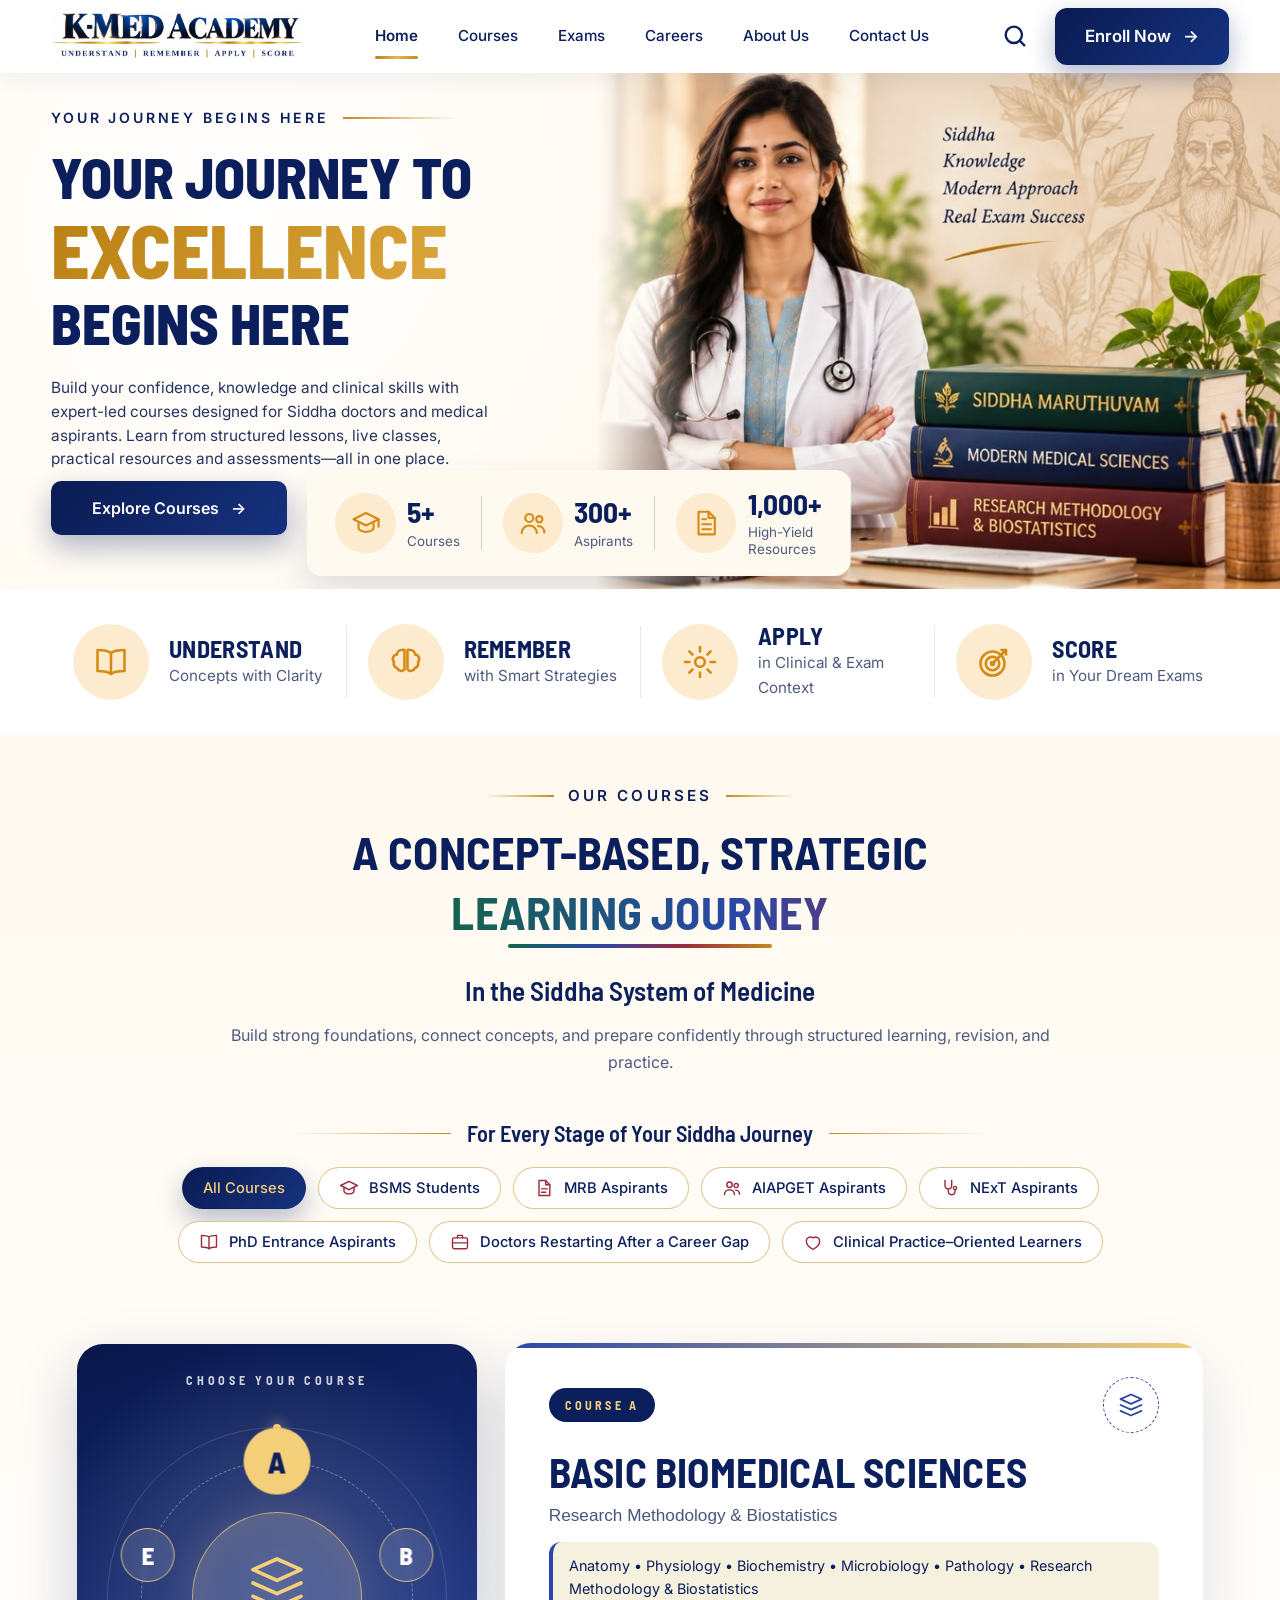
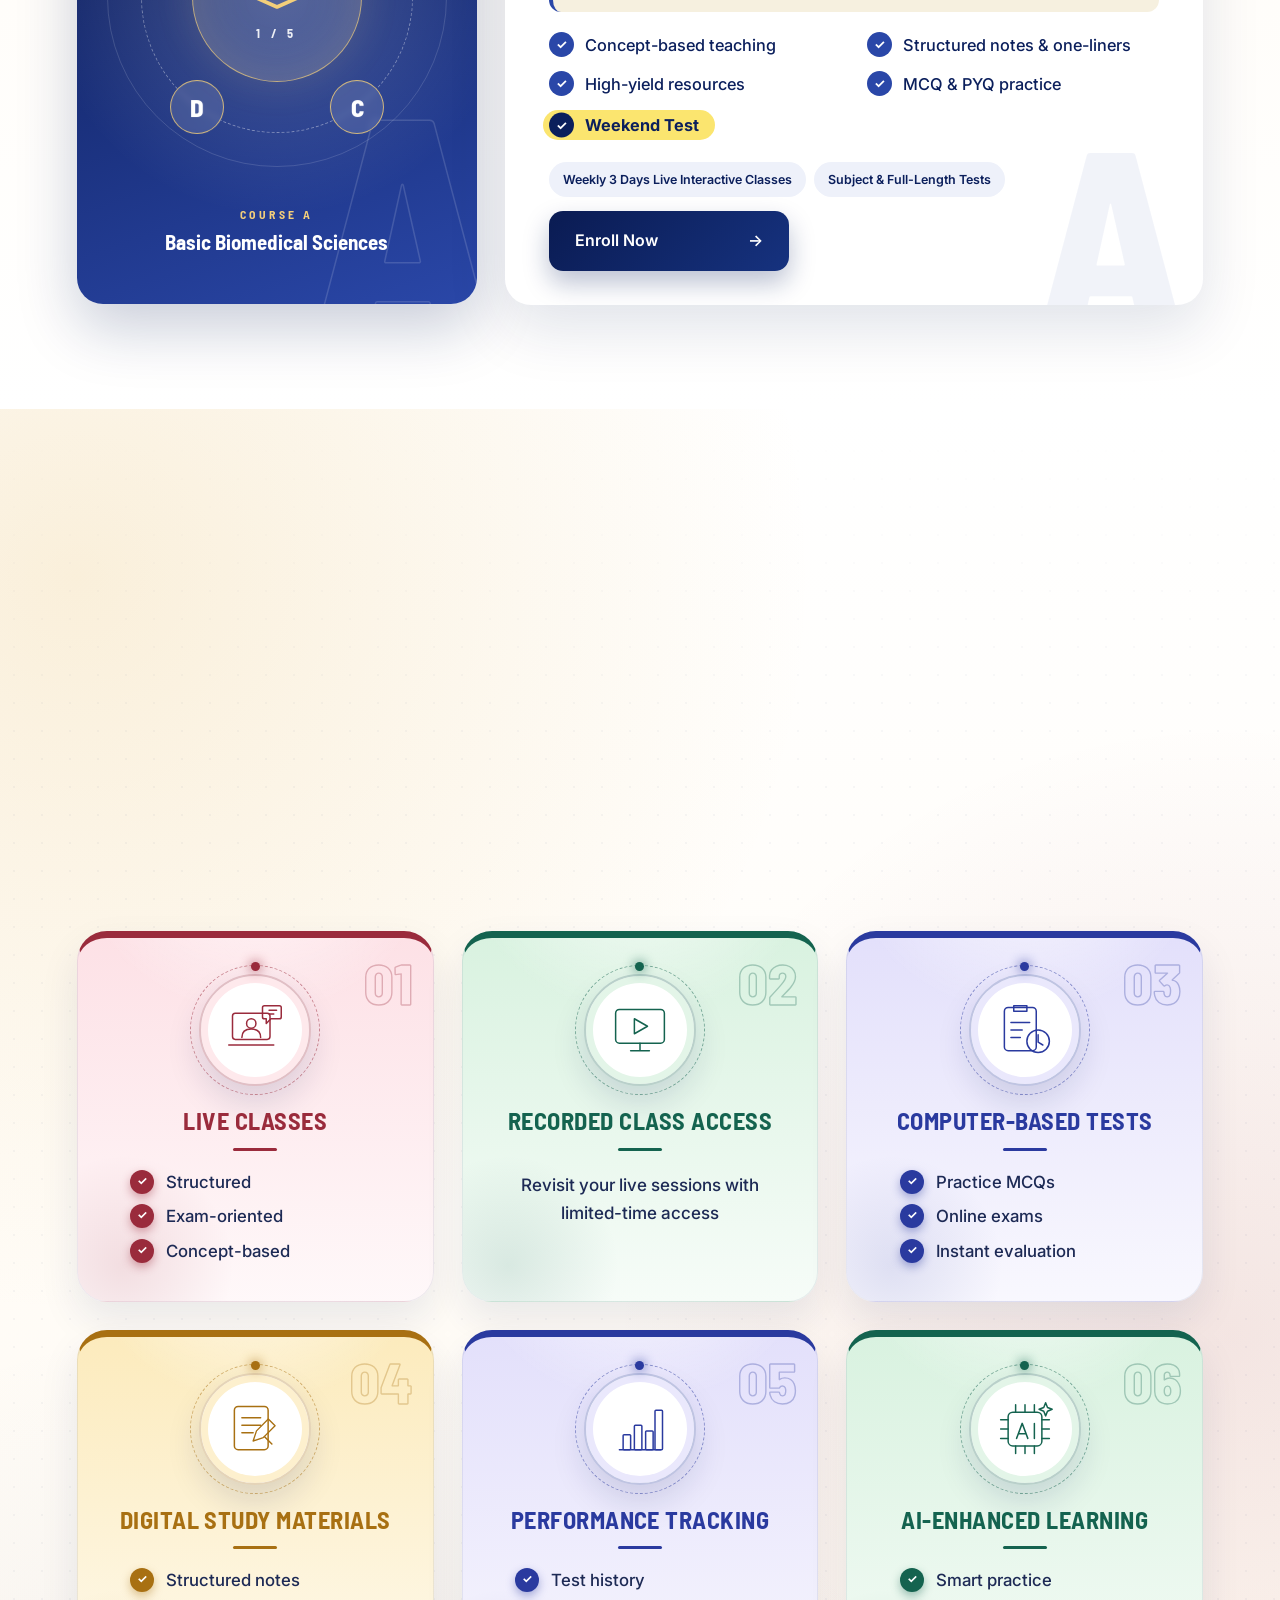
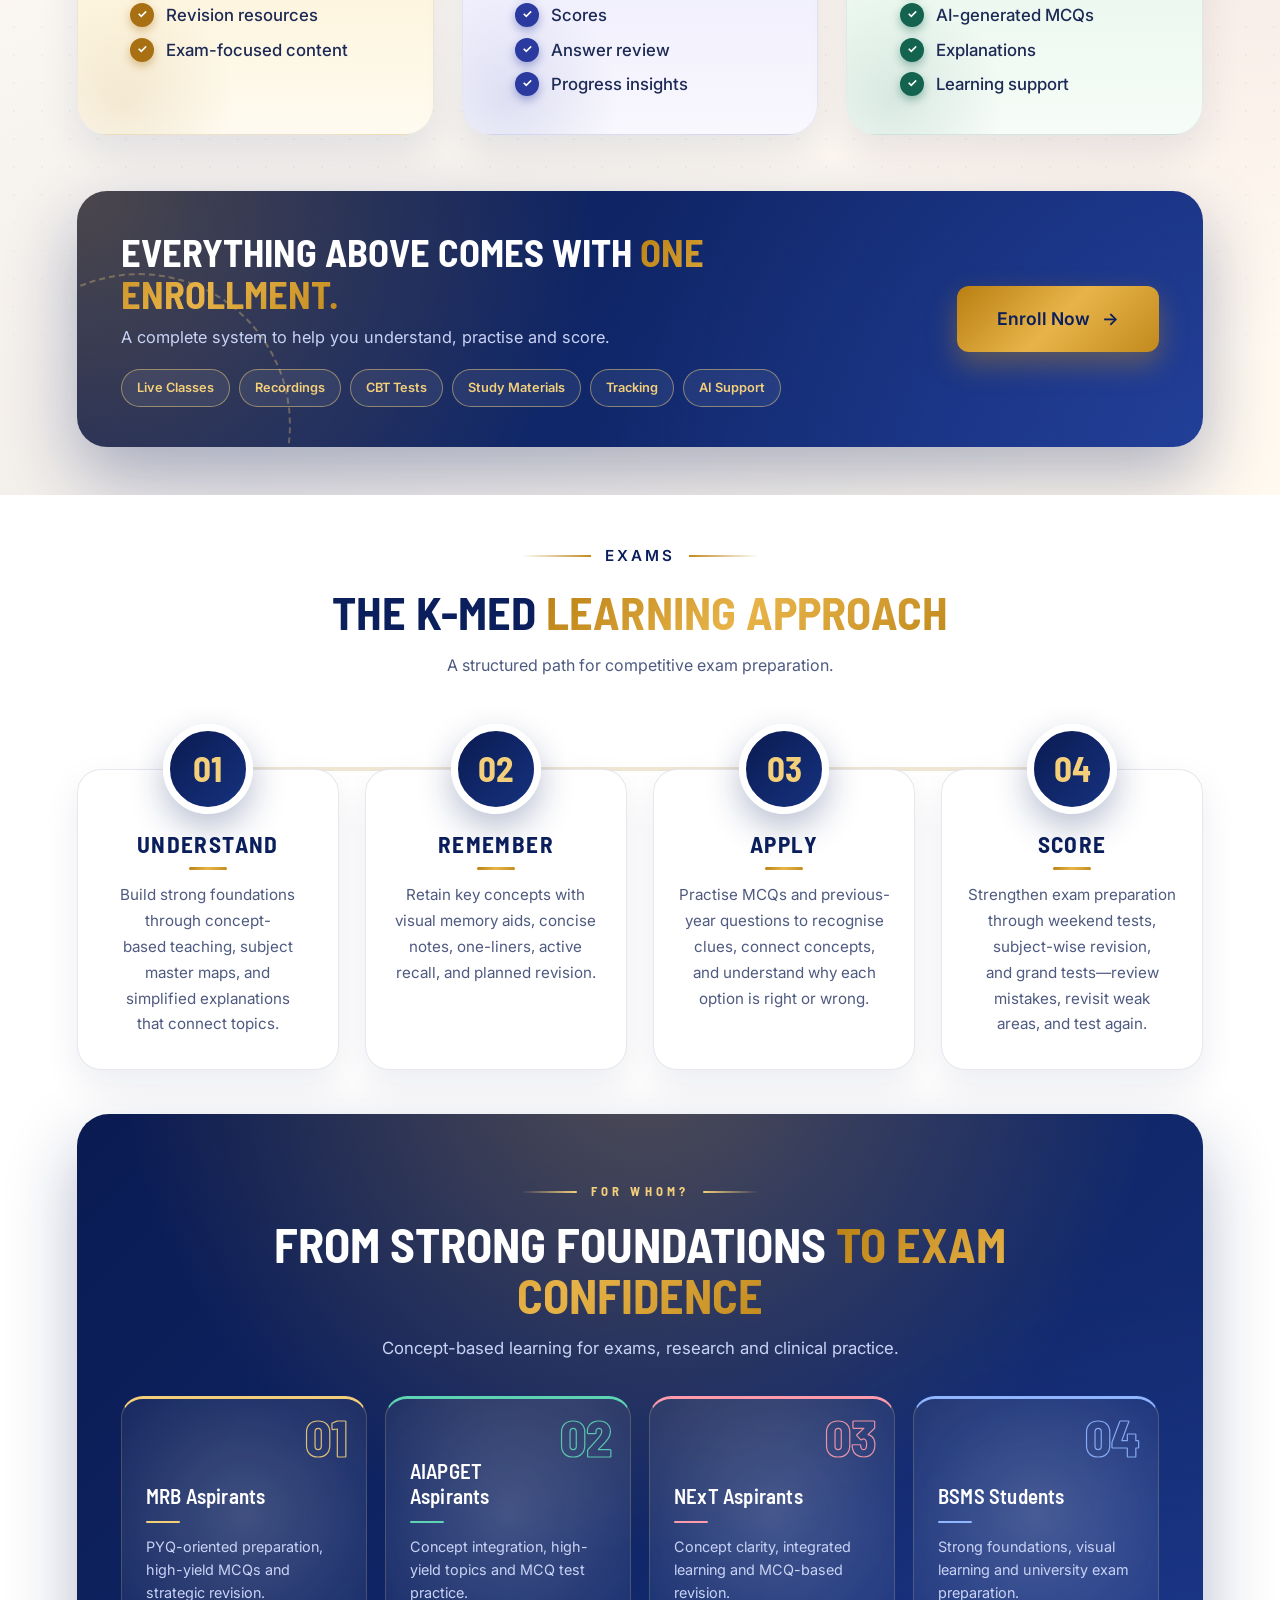
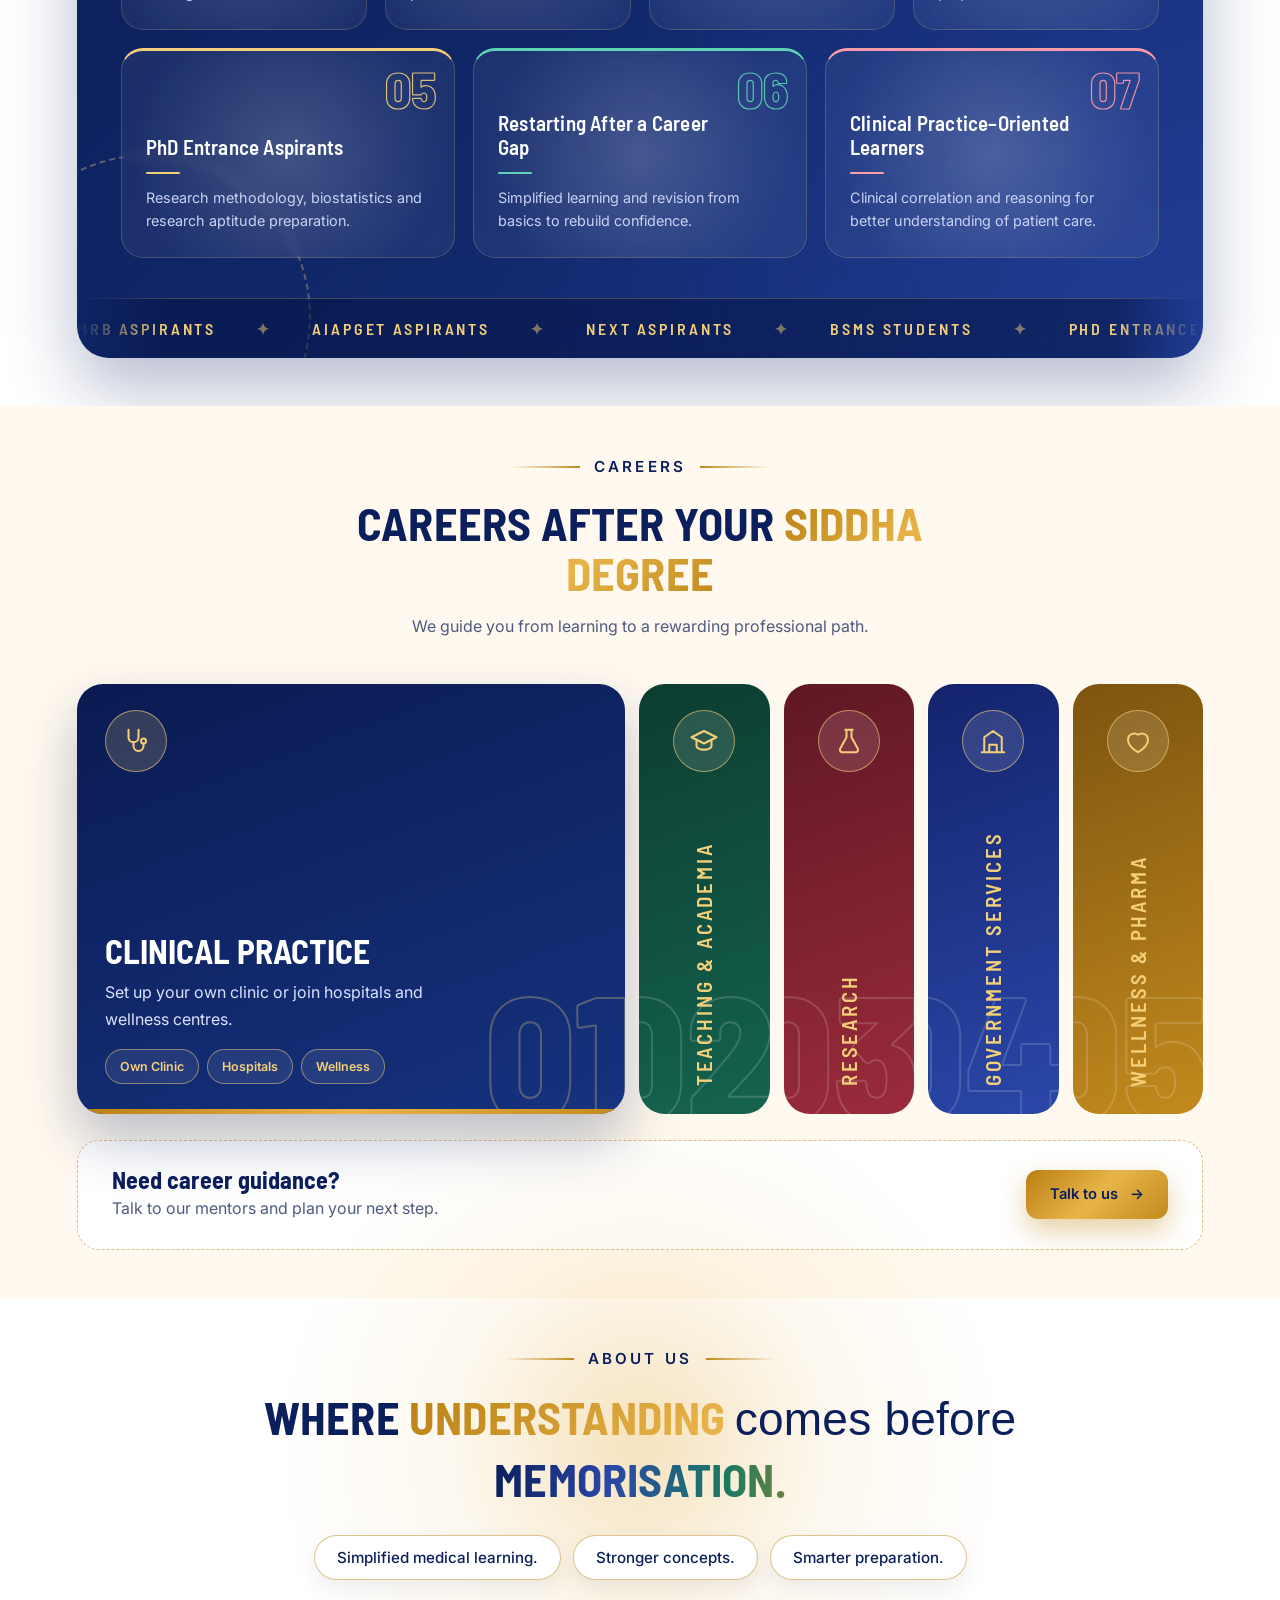
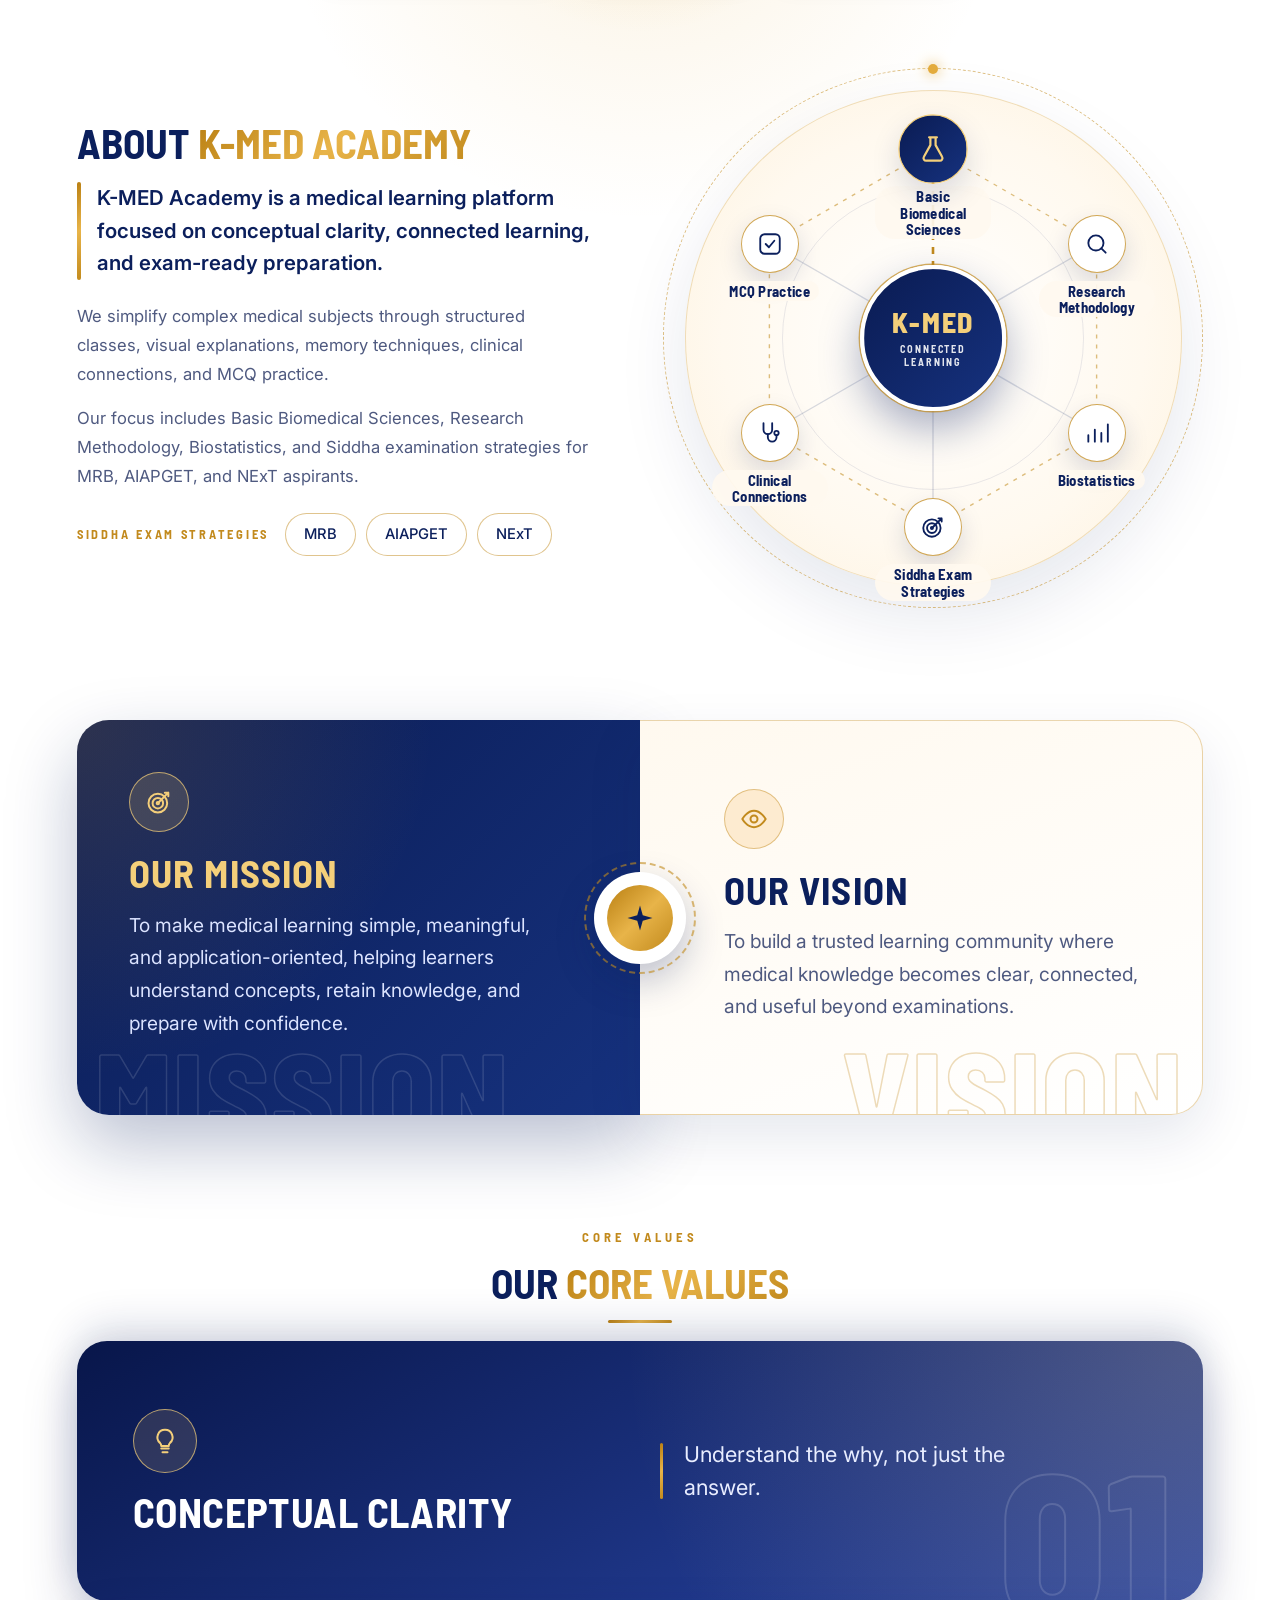
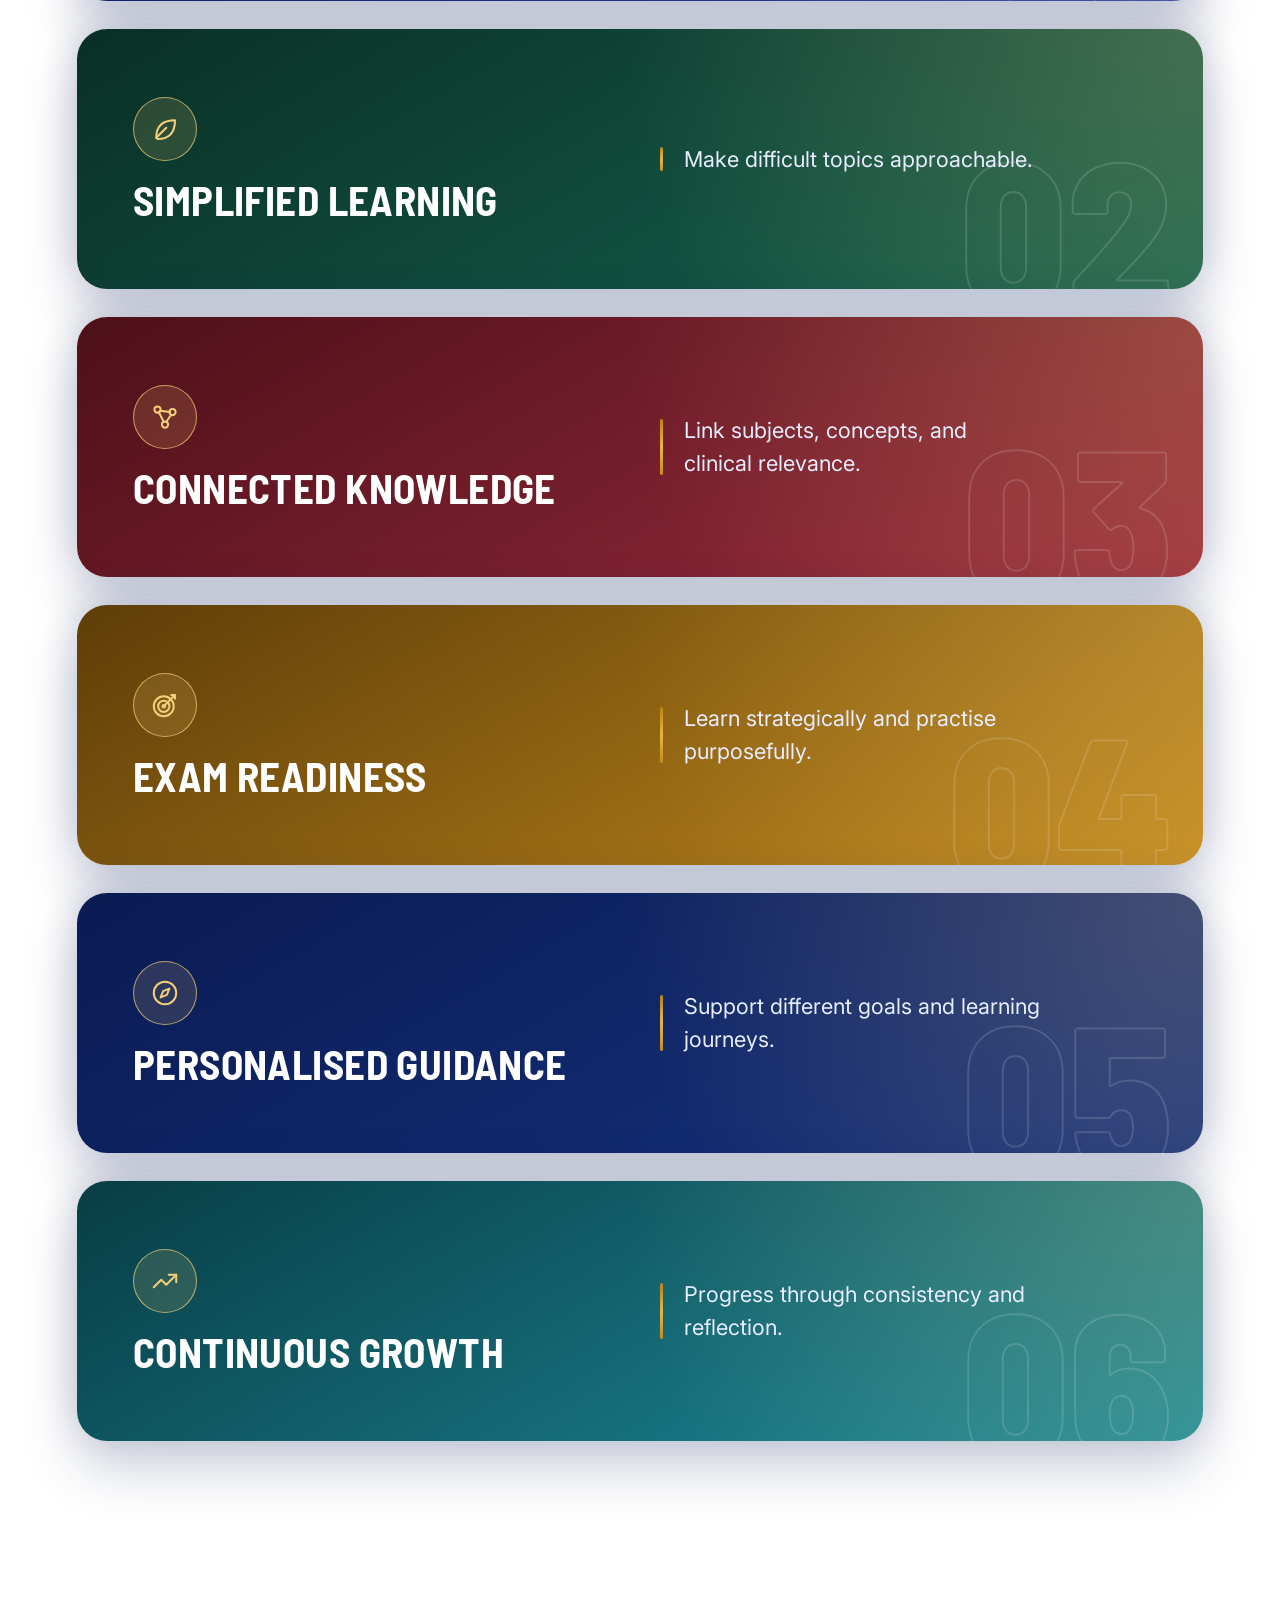
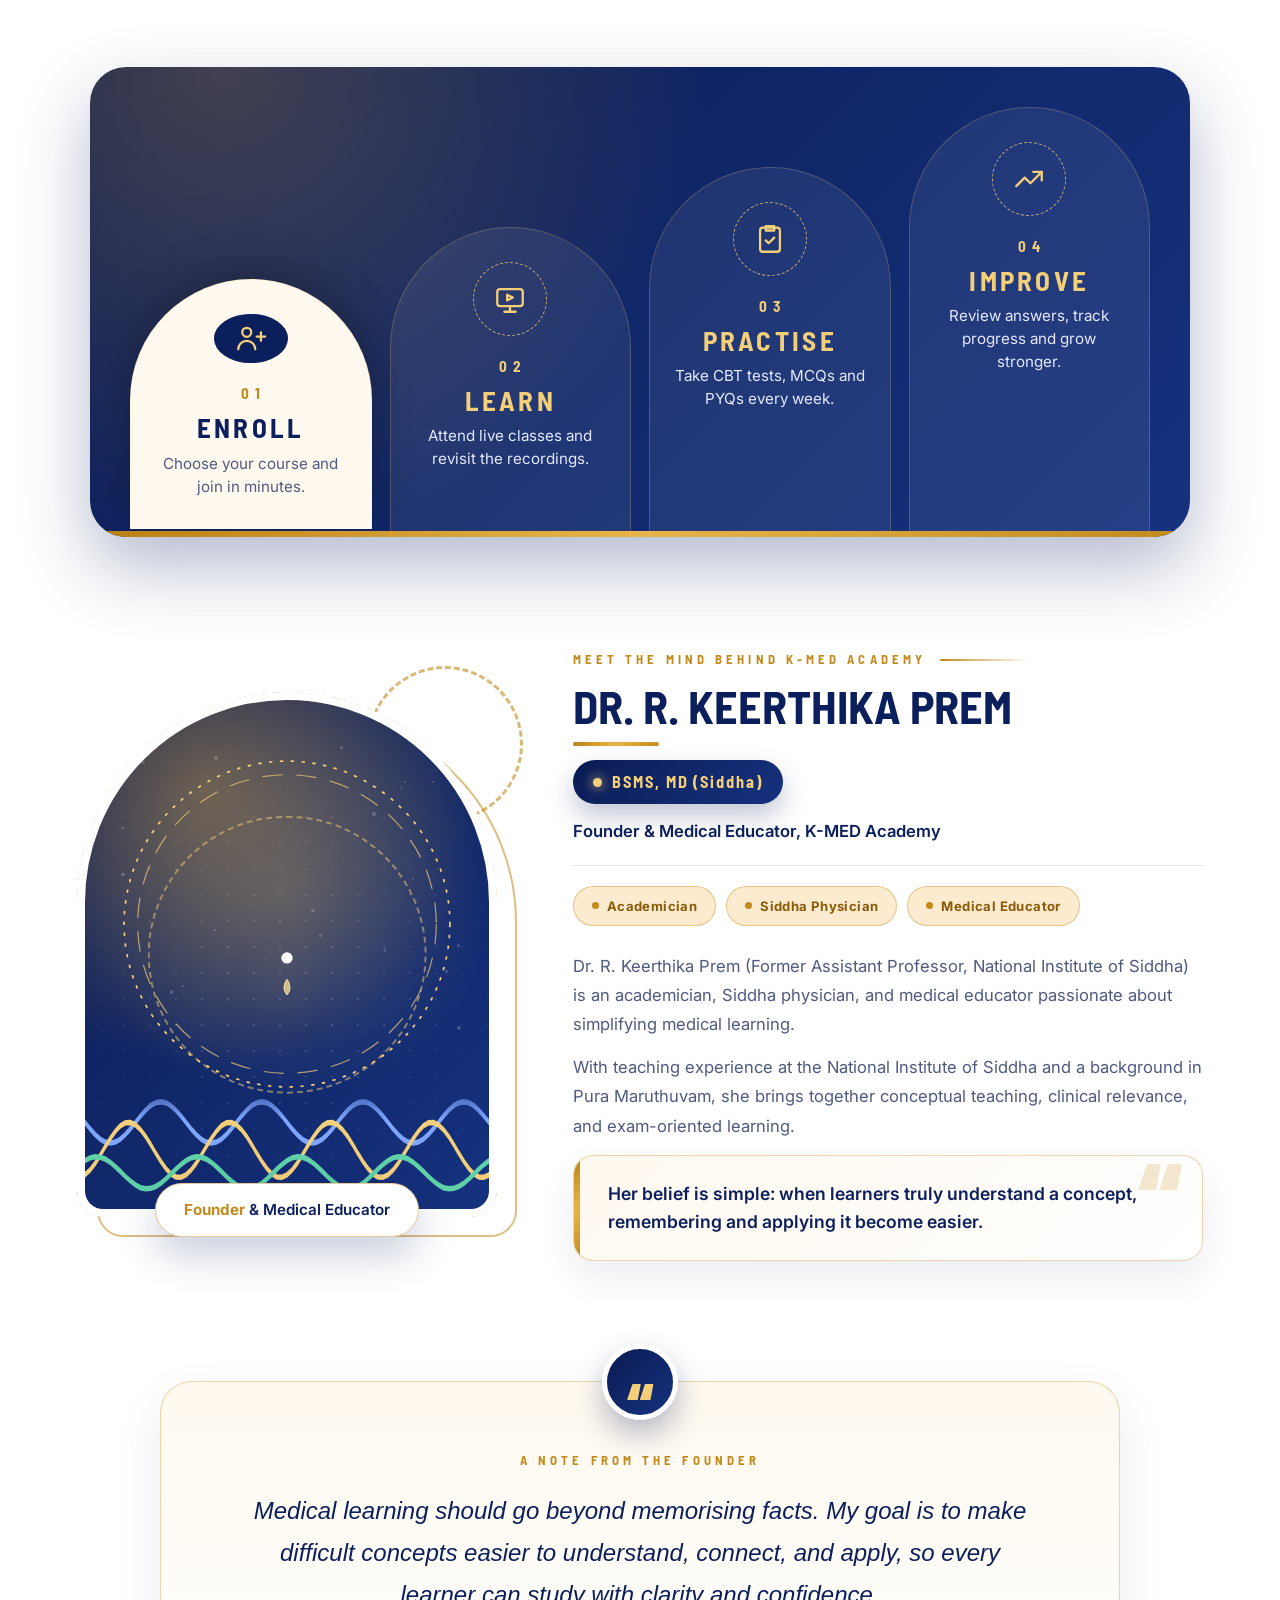
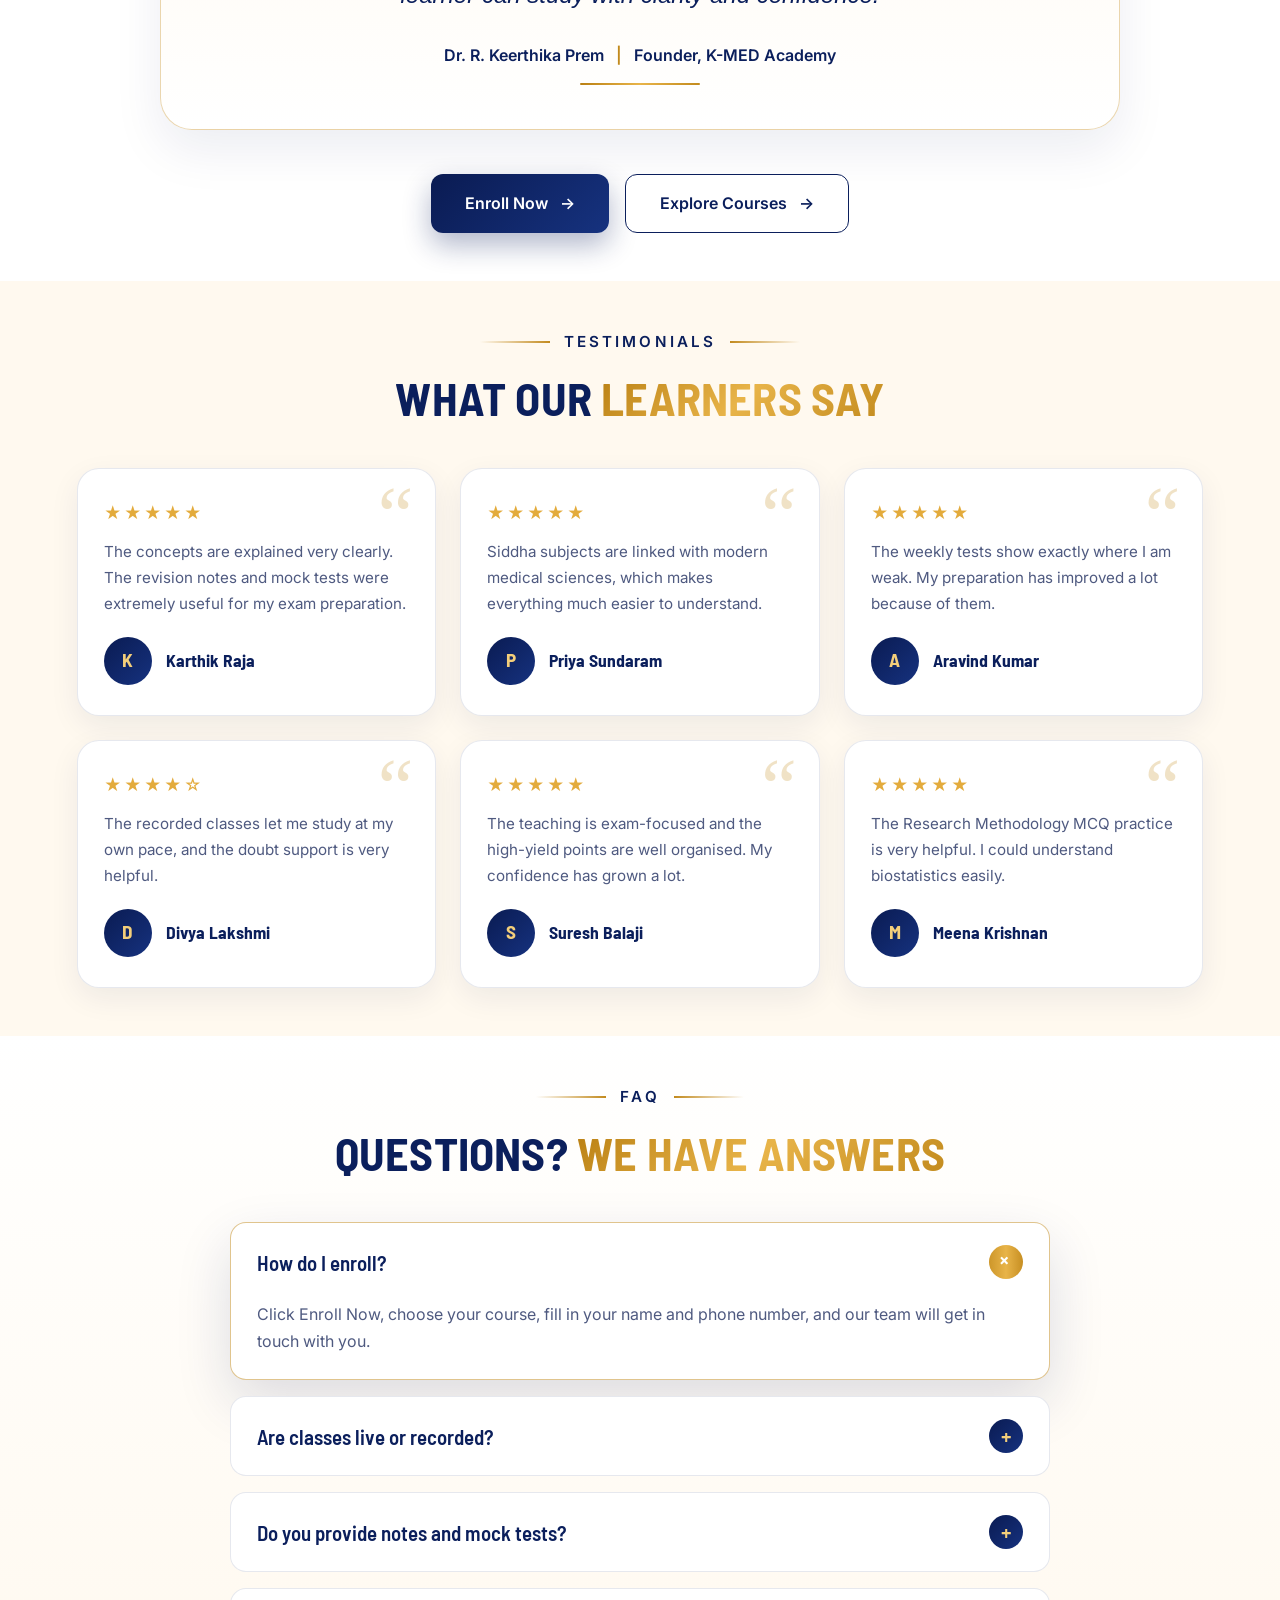
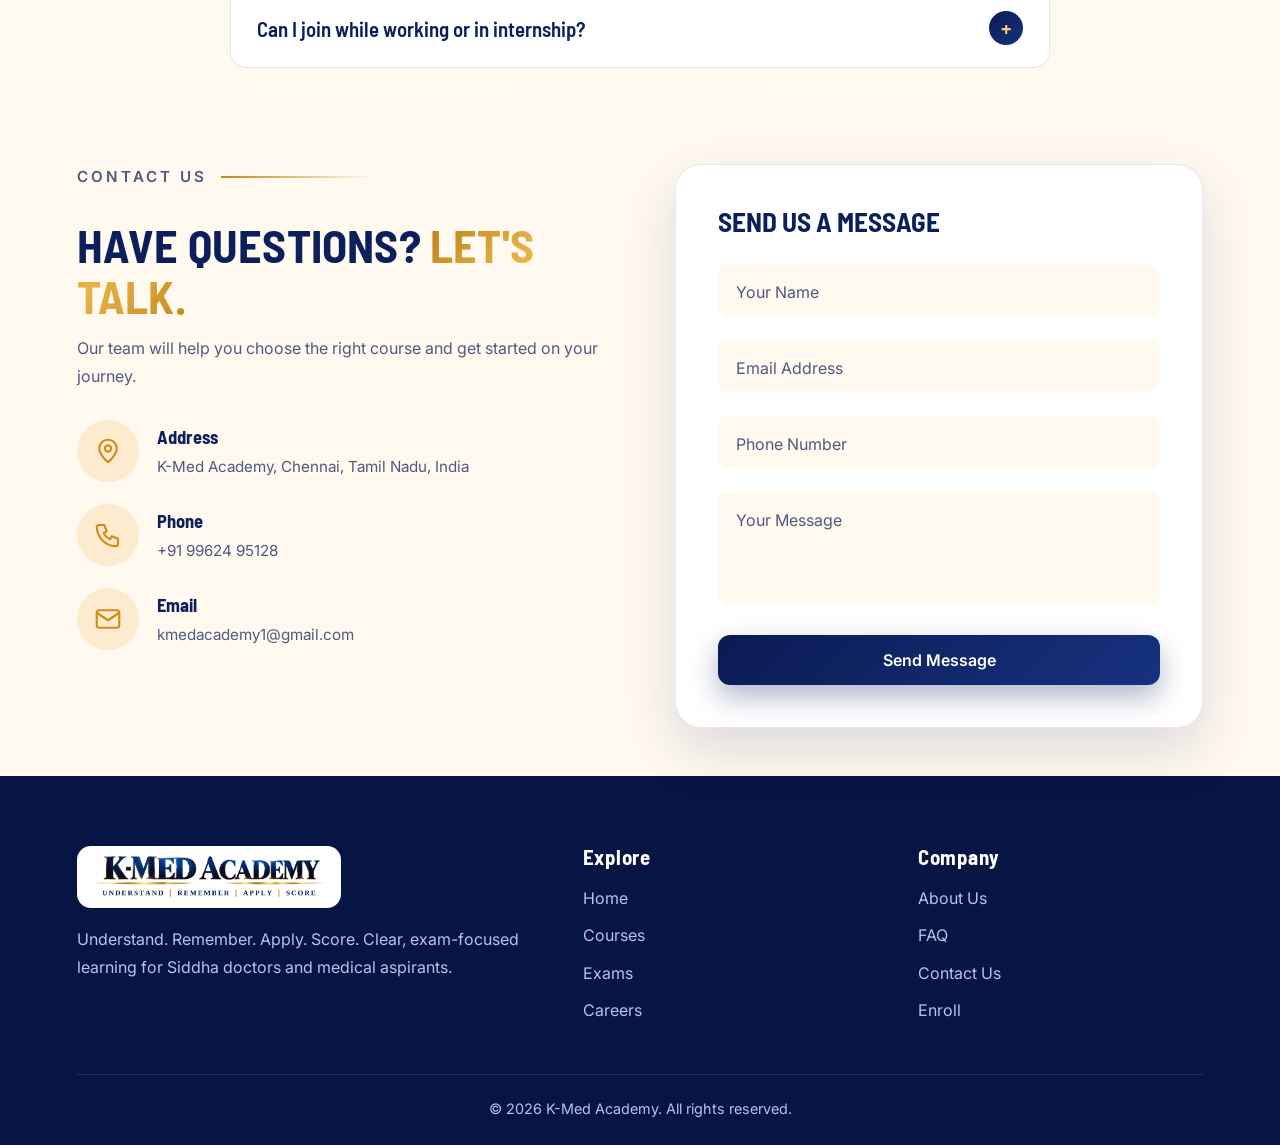
==== commit 3081eeed: "Second commit - K Med Academy updates" ====
--- a/index.html
+++ b/index.html
@@ -661,7 +661,7 @@
     <p class="eyebrow reveal">CONTACT US <span></span></p>
     <h2 class="reveal d1">Have questions? <em>Let's talk.</em></h2>
     <p class="reveal d2">Our team will help you choose the right course and get started on your journey.</p>
-    <div class="info reveal d2"><span class="pic"><svg viewBox="0 0 24 24"><path d="M12 21s7-6 7-11a7 7 0 10-14 0c0 5 7 11 7 11z"/><circle cx="12" cy="10" r="2.5"/></svg></span><div><b>Address</b><p>K-Med Academy, Your City, Tamil Nadu, India</p></div></div>
+    <div class="info reveal d2"><span class="pic"><svg viewBox="0 0 24 24"><path d="M12 21s7-6 7-11a7 7 0 10-14 0c0 5 7 11 7 11z"/><circle cx="12" cy="10" r="2.5"/></svg></span><div><b>Address</b><p>K-Med Academy, Chennai, Tamil Nadu, India</p></div></div>
     <div class="info reveal d3"><span class="pic"><svg viewBox="0 0 24 24"><path d="M5 4h4l2 5-2.5 1.5a11 11 0 005 5L15 13l5 2v4a2 2 0 01-2 2A16 16 0 013 6a2 2 0 012-2z"/></svg></span><div><b>Phone</b><p>+91 99624 95128</p></div></div>
     <div class="info reveal d3"><span class="pic"><svg viewBox="0 0 24 24"><rect x="3" y="5" width="18" height="14" rx="2"/><path d="M3 7l9 6 9-6"/></svg></span><div><b>Email</b><p>kmedacademy1@gmail.com</p></div></div>
   </div>
--- a/style.css
+++ b/style.css
@@ -1370,4 +1370,4 @@
   .jr-arch{height:auto;border-radius:28px;border-bottom:1px solid rgba(244,207,122,.22);padding:24px 18px}
   .jr-arch p{max-width:none}
   .jr-arch.active{transform:none}
-}+}
